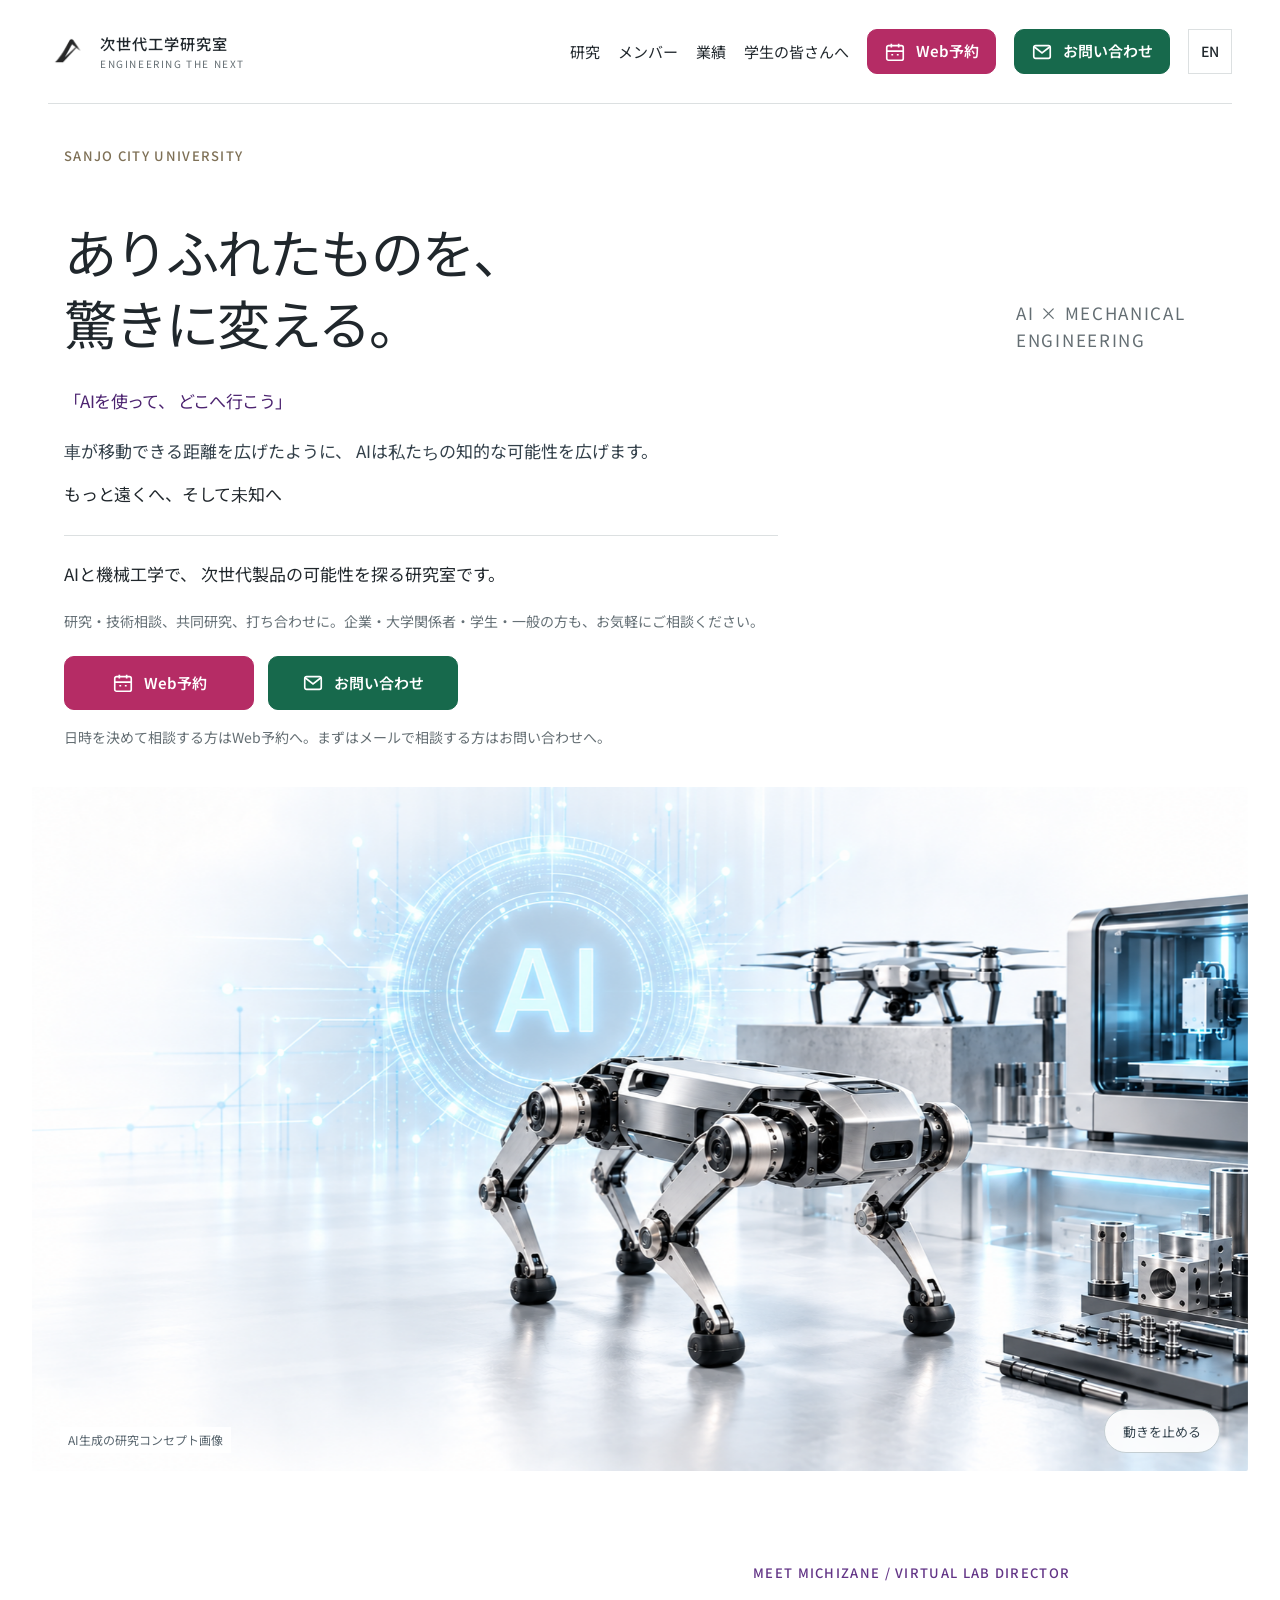
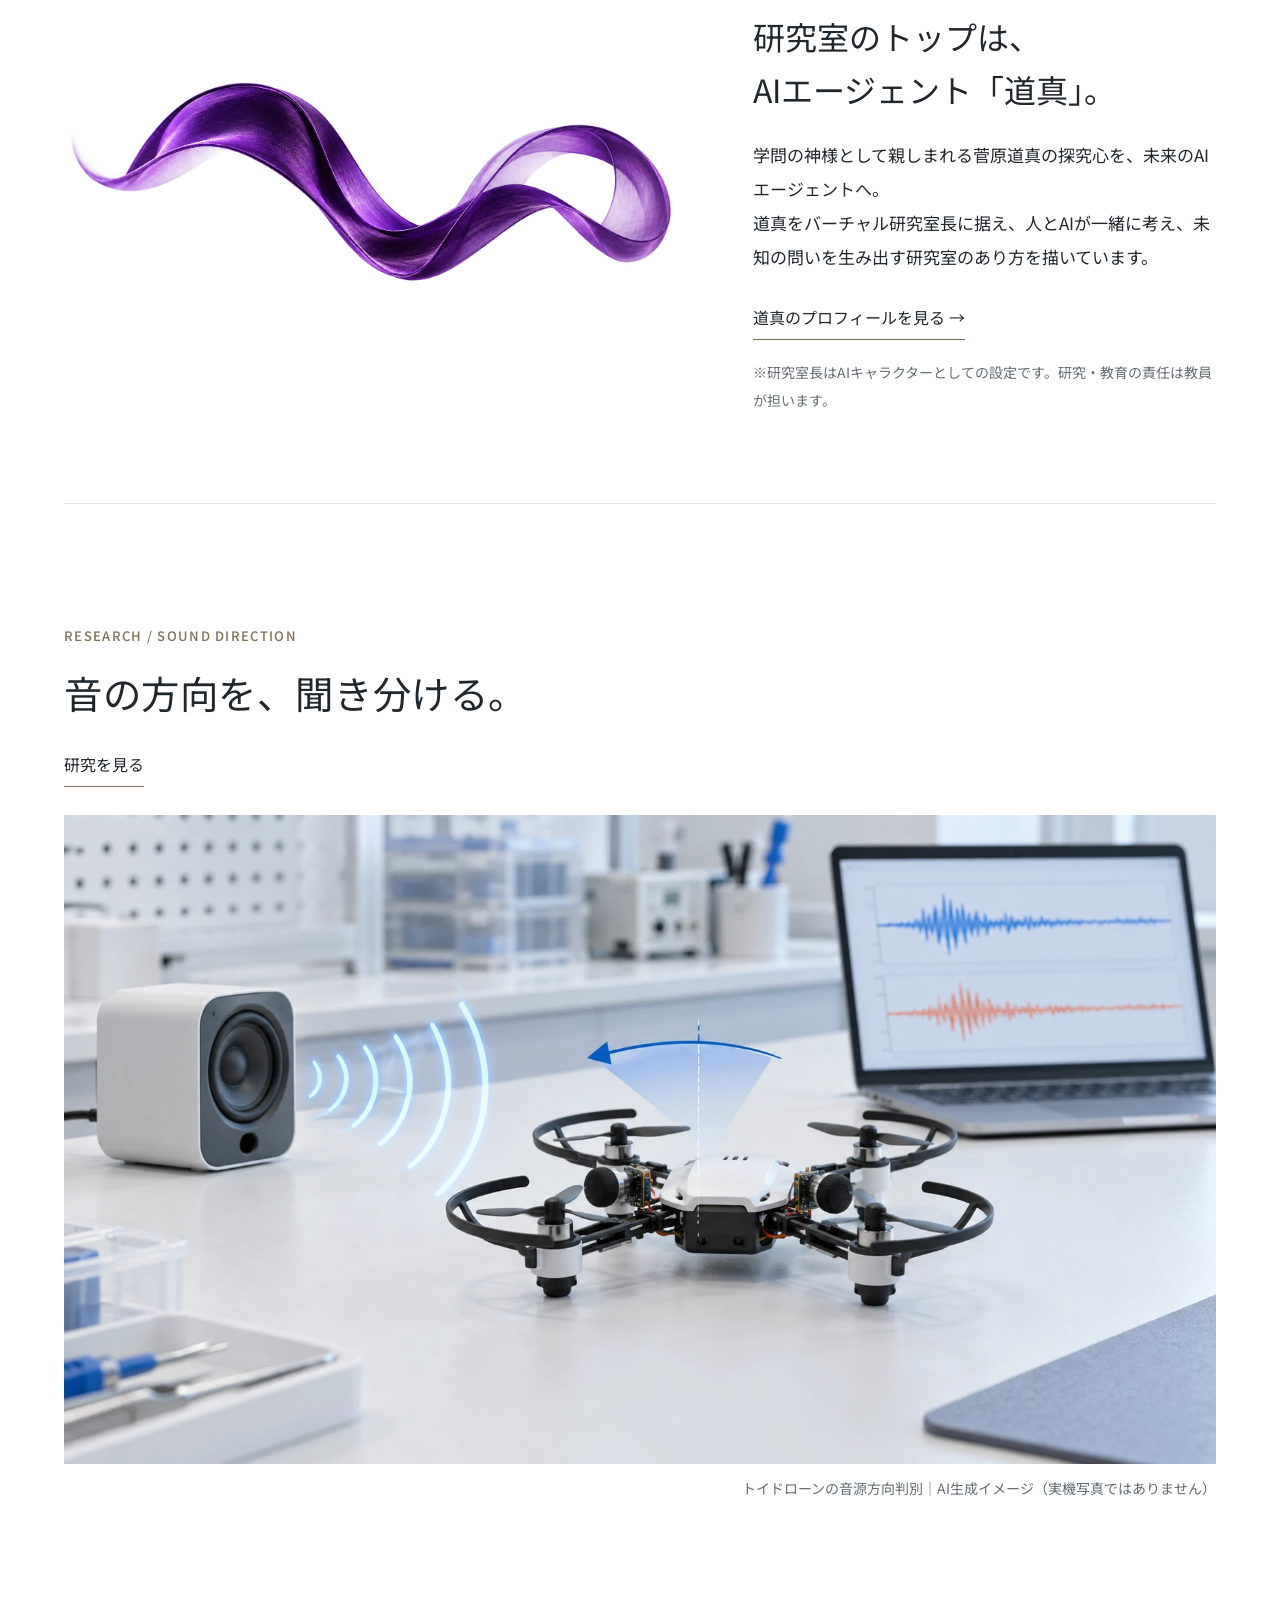
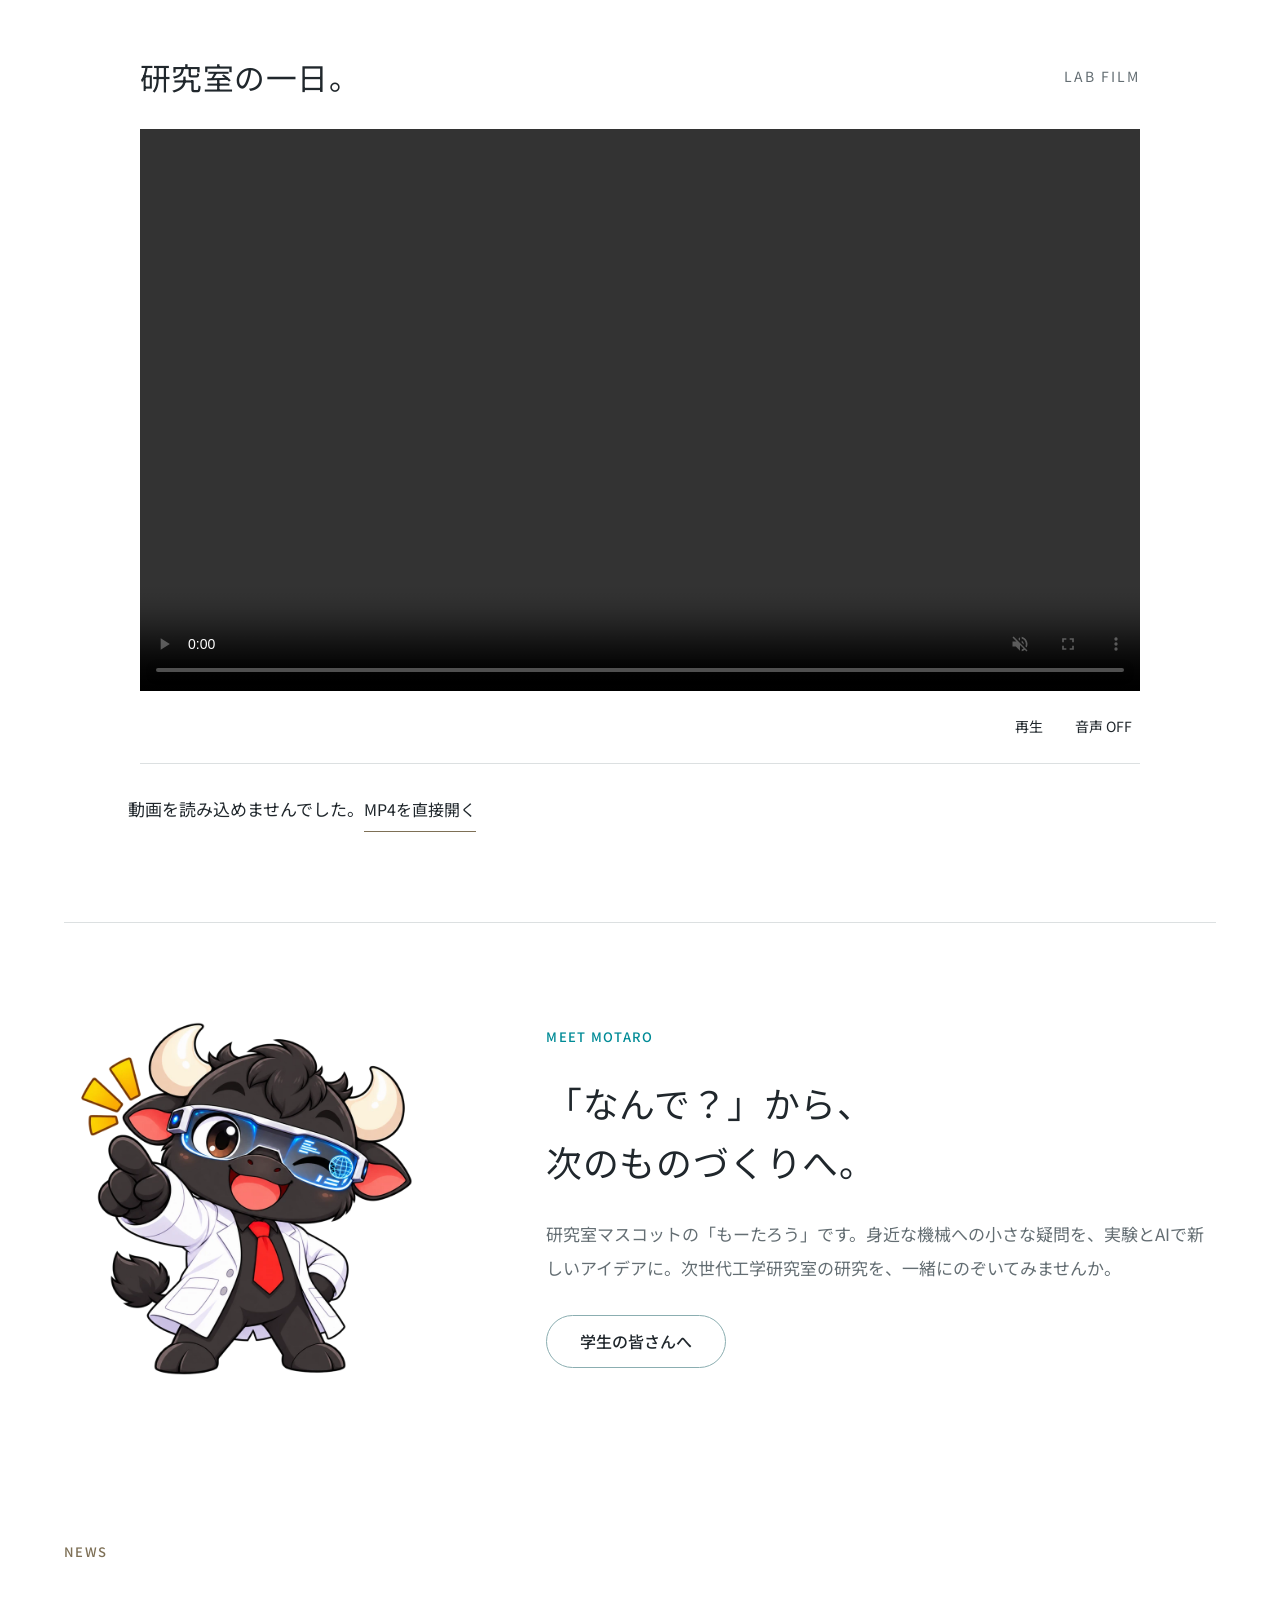
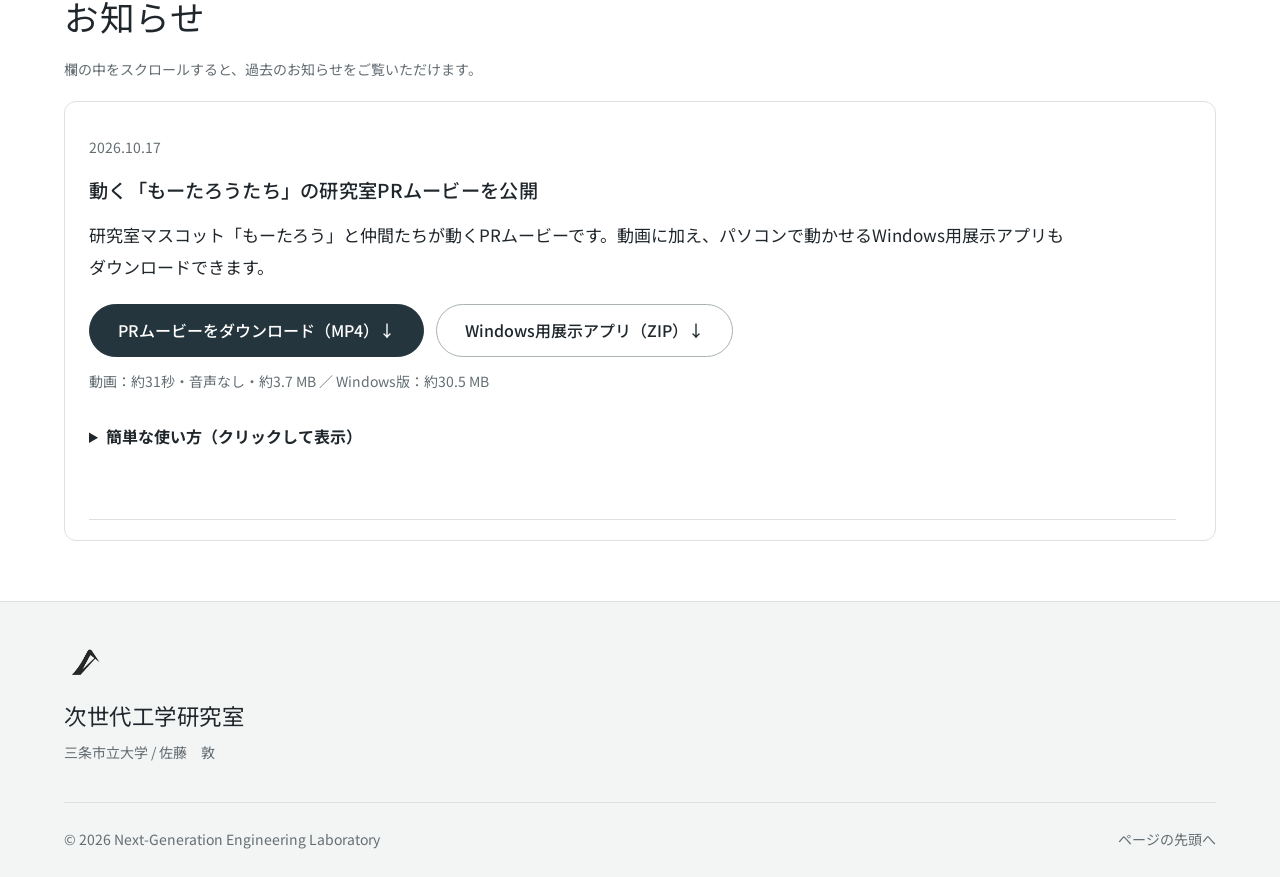
==== index.html @ 2670b962 "Improve home hero typography and responsive line breaks" ====
<!DOCTYPE html>
<html lang="ja"><head><meta charset="utf-8"/><meta content="width=device-width,initial-scale=1" name="viewport"/><meta content="light" name="color-scheme"/><title>次世代工学研究室｜AIエージェント研究室長「道真」と研究する未来｜三条市立大学</title><meta name="description" content="AIエージェント研究室長「道真」が研究室の顔。三条市立大学 次世代工学研究室では、人とAIが協働し、ロボット・ドローン・レーザ加工などの研究に取り組みます。"/><link href="assets/lab-logo.png" rel="icon" type="image/png"/><link as="font" crossorigin="" href="assets/fonts/noto-sans-jp-full.woff" rel="preload" type="font/woff"/><link href="assets/style.css?v=20261008-3" rel="stylesheet"/><script defer="" src="assets/config.js?v=20261008-3"></script><script defer="" src="assets/site.js?v=20261008-3"></script><link rel="stylesheet" href="assets/actions.css?v=20261008-3"/><link rel="canonical" href="https://quatroimage7-collab.github.io/nextgen-lab/"/><style id="news-scroll-styles">
#news{padding-block:60px}
.news-scroll-hint{font-size:.8rem;color:var(--muted);margin:12px 0 18px}
.news-scroll{max-height:clamp(280px,52vh,440px);overflow-y:scroll;overflow-x:hidden;scrollbar-gutter:stable;border:1px solid var(--line);border-radius:12px;padding:0 24px 16px;overflow-wrap:anywhere}
.news-scroll:focus-visible{outline:2px solid var(--accent);outline-offset:4px}
.news-scroll>:first-child{margin-top:0!important;border-top:0!important}
@media(max-width:700px){#news{padding-block:40px}.news-scroll{max-height:360px;max-height:min(360px,55vh);padding-inline:16px}}
@media print{.news-scroll{max-height:none;overflow:visible;border:0;padding:0}.news-scroll-hint{display:none}}
</style><style id="ai-director-home-styles">
.home-ai-director{display:grid;grid-template-columns:minmax(0,1.35fr) minmax(0,1fr);gap:clamp(32px,5vw,80px);align-items:center;padding-block:clamp(54px,7vw,100px);border-bottom:1px solid var(--line)}
.home-ai-director-image{background:transparent;min-width:0;display:flex;align-items:center;justify-content:center;padding:clamp(16px,2vw,32px) 0}
.home-ai-director-image img{display:block;width:100%;height:auto;max-width:836px}
.home-ai-director-copy .eyebrow{color:#633587}
.home-ai-director-copy h2{font-size:clamp(2rem,4.1vw,3.8rem);line-height:1.28;letter-spacing:-.055em;margin:12px 0 22px}
.home-ai-director-copy p:not(.eyebrow){line-height:2}
.home-ai-director-note{font-size:.78rem;color:var(--muted);margin-top:18px}
.home-ai-director .text-link{display:inline-block;margin-top:22px}
.hero-ai-director{color:#4c2370;font-weight:700;font-size:clamp(.92rem,1.7vw,1.15rem);margin:0 0 18px}
@media(max-width:760px){.home-ai-director{grid-template-columns:1fr}.home-ai-director-image{min-height:175px;order:-1}}
</style><link rel="stylesheet" href="assets/readability.css?v=20261017-1"/><style id="home-hero-typography">
/* Homepage hero only: establish a clear type hierarchy without changing images or other pages. */
.index .photo-hero .hero-title-row{align-items:end;gap:18px 28px;margin:22px 0 32px}
.index .photo-hero #hero-title{font-family:"NGE Sans","Hiragino Kaku Gothic ProN","Yu Gothic",sans-serif;font-size:clamp(2.15rem,4.15vw,4.35rem);font-weight:600;line-height:1.34;letter-spacing:-.035em}
.index .photo-hero #hero-title>span:last-child{margin-left:0}
.index .photo-hero .hero-side{padding-bottom:4px}
.index .photo-hero .hero-side p{font-size:.78rem;line-height:1.6;letter-spacing:.1em}
.index .photo-hero .hero-consult{max-width:860px;margin-bottom:36px}
.index .photo-hero .hero-question{font-family:"NGE Sans","Hiragino Kaku Gothic ProN","Yu Gothic",sans-serif;font-size:clamp(2rem,3.35vw,3rem);font-weight:700;line-height:1.43;letter-spacing:-.035em;color:#4c2370;margin:0 0 20px;white-space:normal;overflow-wrap:anywhere}
.index .photo-hero .hero-explanation{font-family:"NGE Sans","Hiragino Kaku Gothic ProN","Yu Gothic",sans-serif;font-size:clamp(1.0625rem,1.4vw,1.1875rem);font-weight:400;line-height:1.95;color:#33404a;max-width:45em;margin:0;white-space:normal}
.index .photo-hero .hero-future{font-family:"NGE Sans","Hiragino Kaku Gothic ProN","Yu Gothic",sans-serif;font-size:clamp(1.1875rem,1.9vw,1.5rem);font-weight:650;line-height:1.75;letter-spacing:-.01em;margin:12px 0 0;color:#20272c}
.index .photo-hero .hero-mission{font-family:"NGE Sans","Hiragino Kaku Gothic ProN","Yu Gothic",sans-serif;font-size:clamp(1.0625rem,1.3vw,1.1875rem);font-weight:500;line-height:1.9;max-width:42em;margin:26px 0 0;padding-top:22px;border-top:1px solid #dce0e1;white-space:normal}
.index .photo-hero .hero-consult .consult-note{margin-top:18px;max-width:50em;line-height:1.9;color:#657076}
.index .photo-hero .hero-consult .cta-pair{margin-top:22px}
.index .photo-hero .hero-consult .cta-hint{max-width:55em}
@media(max-width:700px){
  .index .photo-hero .hero-title-row{margin:20px 0 30px;gap:12px}
  .index .photo-hero #hero-title{font-size:clamp(1.75rem,6.8vw,2.35rem);line-height:1.42;letter-spacing:-.035em}
  .index .photo-hero .hero-side p{font-size:.75rem;letter-spacing:.06em}
  .index .photo-hero .hero-consult{margin-bottom:28px}
  .index .photo-hero .hero-question{font-size:clamp(1.72rem,7.2vw,2.13rem);line-height:1.45;letter-spacing:-.04em;white-space:pre-line;margin-bottom:18px}
  .index .photo-hero .hero-explanation{font-size:1rem;line-height:1.9;white-space:pre-line}
  .index .photo-hero .hero-future{font-size:1.1875rem;line-height:1.75;margin-top:14px}
  .index .photo-hero .hero-mission{font-size:1rem;line-height:1.9;white-space:pre-line;margin-top:24px;padding-top:18px}
  .index .photo-hero .hero-consult .consult-note{margin-top:16px}
}
@media(max-width:360px){
  .index .photo-hero .hero-question{font-size:1.62rem}
  .index .photo-hero #hero-title{font-size:1.72rem}
}
</style></head><body class="index"><a class="skip-link" href="#main"><span class="" data-en="Skip to content" data-ja="本文へ移動">本文へ移動</span></a><div aria-hidden="true" class="reading-progress"></div><header class="site-header"><a class="brand" href="index.html"><img alt="" class="brand-logo" height="46" src="assets/lab-logo.png" width="56"/><span class="brand-name"><span class="" data-en="Next-Generation Engineering" data-ja="次世代工学研究室">次世代工学研究室</span><small>ENGINEERING THE NEXT</small></span></a><div class="header-controls"><button aria-label="Switch language to English" class="lang-button" type="button">EN</button><button aria-controls="site-nav" aria-expanded="false" class="menu-button" type="button"><span class="" data-en="Menu" data-ja="メニュー">メニュー</span></button></div><nav aria-label="メインナビゲーション" id="site-nav"><a href="research.html"><span class="" data-en="Research" data-ja="研究">研究</span></a><a href="members.html"><span class="" data-en="People" data-ja="メンバー">メンバー</span></a><a href="publications.html"><span class="" data-en="Publications" data-ja="業績">業績</span></a><a href="students.html"><span class="" data-en="For students" data-ja="学生の皆さんへ">学生の皆さんへ</span></a><a class="button cta cta-booking" data-booking="" href="https://cal.com/佐藤敦-u9lood/reservation"><svg aria-hidden="true" fill="none" stroke="currentColor" stroke-width="1.8" viewBox="0 0 24 24"><rect height="16" rx="2" width="18" x="3" y="5"></rect><path d="M16 3v4M8 3v4M3 11h18M8 15h2M14 15h2"></path></svg><span data-en="Book a meeting" data-ja="Web予約">Web予約</span></a><a class="button cta cta-contact" href="contact.html"><svg aria-hidden="true" fill="none" stroke="currentColor" stroke-width="1.8" viewBox="0 0 24 24"><rect height="14" rx="2" width="18" x="3" y="5"></rect><path d="m3 6 9 7 9-7"></path></svg><span data-en="Contact us" data-ja="お問い合わせ">お問い合わせ</span></a></nav></header><main id="main"><section aria-labelledby="hero-title" class="hero photo-hero"><div class="wrap"><div class="hero-kicker"><p class="eyebrow">SANJO CITY UNIVERSITY</p></div><div class="hero-title-row"><h1 id="hero-title"><span data-en="The ordinary." data-ja="ありふれたものを、">ありふれたものを、</span><span data-en="Made extraordinary." data-ja="驚きに変える。">驚きに変える。</span></h1><div class="hero-side"><p>AI × MECHANICAL ENGINEERING</p></div></div><div class="hero-consult"><p class="hero-question" data-ja="「AIを使って、&#10;どこへ行こう」" data-en="With AI, where shall we go?">「AIを使って、
どこへ行こう」</p><p class="hero-explanation" data-ja="車が移動できる距離を広げたように、&#10;AIは私たちの知的な可能性を広げます。" data-en="Just as cars have extended the distances we can travel, AI expands our intellectual possibilities.">車が移動できる距離を広げたように、
AIは私たちの知的な可能性を広げます。</p><p class="hero-future" data-ja="もっと遠くへ、そして未知へ" data-en="Further, into the unknown.">もっと遠くへ、そして未知へ</p><p class="hero-mission" data-en="We explore the possibilities of next-generation products through AI and mechanical engineering." data-ja="AIと機械工学で、&#10;次世代製品の可能性を探る研究室です。">AIと機械工学で、
次世代製品の可能性を探る研究室です。</p><p class="consult-note" data-en="For research, technical advice, collaboration or a meeting. Companies, academics, students and the public are welcome." data-ja="研究・技術相談、共同研究、打ち合わせに。企業・大学関係者・学生・一般の方も、お気軽にご相談ください。">研究・技術相談、共同研究、打ち合わせに。企業・大学関係者・学生・一般の方も、お気軽にご相談ください。</p><div class="cta-pair"><a class="button cta cta-booking" data-booking="" href="https://cal.com/佐藤敦-u9lood/reservation"><svg aria-hidden="true" fill="none" stroke="currentColor" stroke-width="1.8" viewBox="0 0 24 24"><rect height="16" rx="2" width="18" x="3" y="5"></rect><path d="M16 3v4M8 3v4M3 11h18M8 15h2M14 15h2"></path></svg><span data-en="Book a meeting" data-ja="Web予約">Web予約</span></a><a class="button cta cta-contact" href="contact.html"><svg aria-hidden="true" fill="none" stroke="currentColor" stroke-width="1.8" viewBox="0 0 24 24"><rect height="14" rx="2" width="18" x="3" y="5"></rect><path d="m3 6 9 7 9-7"></path></svg><span data-en="Contact us" data-ja="お問い合わせ">お問い合わせ</span></a></div><p class="cta-hint" data-en="Choose a time to meet, or contact us by email first." data-ja="日時を決めて相談する方はWeb予約へ。まずはメールで相談する方はお問い合わせへ。">日時を決めて相談する方はWeb予約へ。まずはメールで相談する方はお問い合わせへ。</p></div></div><figure class="hero-visual unified-visual"><img alt="ロボット・ドローン・加工機とAIを描いた研究コンセプト画像" fetchpriority="high" height="941" src="assets/hero-unified-white.png" width="1672"/><figcaption data-en="AI-generated research concept" data-ja="AI生成の研究コンセプト画像">AI生成の研究コンセプト画像</figcaption><button aria-pressed="false" class="image-motion-toggle" data-en="Pause motion" data-ja="動きを止める" type="button">動きを止める</button></figure></section>
<section class="home-ai-director wrap section" id="ai-director" aria-labelledby="ai-director-home-title">
 <div class="home-ai-director-image reveal"><img src="assets/ai-director-michizane-hd.png" alt="AIエージェント研究室長・道真のビジュアル。白い背景に舞う濃紫色の織物リボン" width="1672" height="941" loading="lazy"/></div>
 <div class="home-ai-director-copy reveal"><p class="eyebrow">MEET MICHIZANE / VIRTUAL LAB DIRECTOR</p><h2 id="ai-director-home-title" data-ja="研究室のトップは、
AIエージェント「道真」。" data-en="An AI agent at the heart of our lab: Michizane.">研究室のトップは、
AIエージェント「道真」。</h2>
 <p data-readable-paragraph="" data-ja="学問の神様として親しまれる菅原道真の探究心を、未来のAIエージェントへ。
道真をバーチャル研究室長に据え、人とAIが一緒に考え、未知の問いを生み出す研究室のあり方を描いています。" data-en="Inspired by Sugawara no Michizane's spirit of inquiry, our virtual lab director represents a new way of thinking together—people and AI exploring the unknown.">学問の神様として親しまれる菅原道真の探究心を、未来のAIエージェントへ。
道真をバーチャル研究室長に据え、人とAIが一緒に考え、未知の問いを生み出す研究室のあり方を描いています。</p>
 <a class="text-link" href="members.html#ai-director" data-ja="道真のプロフィールを見る →" data-en="Meet Michizane →">道真のプロフィールを見る →</a>
 <p class="home-ai-director-note" data-ja="※研究室長はAIキャラクターとしての設定です。研究・教育の責任は教員が担います。" data-en="The director is a virtual character; faculty remain responsible for research and education.">※研究室長はAIキャラクターとしての設定です。研究・教育の責任は教員が担います。</p>
 </div></section>
<section class="visual-research wrap section" id="our-approach"><div class="visual-research-copy reveal"><p class="eyebrow">RESEARCH / SOUND DIRECTION</p><h2 data-en="Distinguishing the direction of sound." data-ja="音の方向を、聞き分ける。">音の方向を、聞き分ける。</h2><a class="text-link" data-en="Explore research" data-ja="研究を見る" href="research.html#drones">研究を見る</a></div><figure class="research-illustration reveal"><img alt="卓上のトイドローンが左右のマイクでスピーカーの音源方向を判別するAI生成イメージ" height="941" loading="lazy" src="assets/toy-drone-direction.webp" width="1672"/><figcaption class="concept-caption" data-en="Toy-drone sound-source direction | AI-generated illustration, not an actual device photograph" data-ja="トイドローンの音源方向判別｜AI生成イメージ（実機写真ではありません）">トイドローンの音源方向判別｜AI生成イメージ（実機写真ではありません）</figcaption></figure></section>
<section aria-label="研究室紹介動画" class="film-section secondary-film wrap section" id="in-motion"><div class="section-heading reveal"><h2 data-en="Inside the lab." data-ja="研究室の一日。">研究室の一日。</h2><span class="film-label">LAB FILM</span></div><div class="film-frame"><video aria-label="次世代工学研究室 紹介動画" autoplay="" controls="" id="lab-film" loop="" muted="" playsinline="" preload="metadata" src="assets/video/lab-main.mp4"><a href="assets/video/lab-main.mp4">MP4を開く</a></video></div><div class="film-caption"><span></span><div class="film-actions"><button aria-label="動画を一時停止" id="film-toggle" type="button">一時停止</button><button aria-label="音声をオン" id="film-sound" type="button">音声 OFF</button></div></div><p class="wrap" hidden="" id="film-error">動画を読み込めませんでした。<a class="text-link" href="assets/video/lab-main.mp4">MP4を直接開く</a></p></section><section aria-labelledby="motaro-title" class="home-motaro wrap section"><div class="home-motaro-portrait reveal"><img alt="白衣とAIゴーグルを身に着けた研究室マスコット、もーたろう" height="900" loading="lazy" src="assets/motaro.webp" width="900"/></div><div class="home-motaro-copy reveal"><p class="eyebrow">MEET MOTARO</p><h2 data-en="From “why?”
to what comes next." data-ja="「なんで？」から、
次のものづくりへ。" id="motaro-title">「なんで？」から、
次のものづくりへ。</h2><p class="home-motaro-description" data-en="Meet Motaro, our laboratory mascot. Turn small questions about everyday machines into new ideas through experiments and AI. Come and explore the research at our Next-Generation Engineering Laboratory." data-ja="研究室マスコットの「もーたろう」です。身近な機械への小さな疑問を、実験とAIで新しいアイデアに。次世代工学研究室の研究を、一緒にのぞいてみませんか。">研究室マスコットの「もーたろう」です。身近な機械への小さな疑問を、実験とAIで新しいアイデアに。次世代工学研究室の研究を、一緒にのぞいてみませんか。</p><a class="button outline home-motaro-button" data-en="For students" data-ja="学生の皆さんへ" href="students.html">学生の皆さんへ</a></div></section><section class="wrap section" id="news" aria-labelledby="news-title"><p class="eyebrow">NEWS</p><h2 id="news-title" data-ja="お知らせ" data-en="News">お知らせ</h2><p id="news-scroll-hint" class="news-scroll-hint" data-ja="欄の中をスクロールすると、過去のお知らせをご覧いただけます。" data-en="Scroll within this area to read earlier announcements.">欄の中をスクロールすると、過去のお知らせをご覧いただけます。</p><div class="news-scroll" role="region" aria-labelledby="news-title" aria-describedby="news-scroll-hint" tabindex="0"><article id="motaro-pr-news" aria-labelledby="motaro-pr-news-title" style="border-top:1px solid var(--line);padding:28px 0;margin-top:28px">
<time datetime="2026-10-17" style="font-size:.8rem;color:var(--muted)">2026.10.17</time>
<h3 id="motaro-pr-news-title" data-ja="動く「もーたろうたち」の研究室PRムービーを公開" data-en="Meet Motaro and friends in our lab PR movie" style="margin-top:12px">動く「もーたろうたち」の研究室PRムービーを公開</h3>
<p data-ja="研究室マスコット「もーたろう」と仲間たちが動くPRムービーです。動画に加え、パソコンで動かせるWindows用展示アプリもダウンロードできます。" data-en="Watch our lab mascot Motaro and friends in motion. Download the movie or the Windows display app." style="margin-top:12px;line-height:1.9">研究室マスコット「もーたろう」と仲間たちが動くPRムービーです。動画に加え、パソコンで動かせるWindows用展示アプリもダウンロードできます。</p>
<div style="display:flex;flex-wrap:wrap;gap:12px;margin-top:20px">
<a class="button" href="https://github.com/quatroimage7-collab/nextgen-lab/releases/download/motaro-pr-20261017/motaro-pr.mp4" download="motaro-pr.mp4" data-ja="PRムービーをダウンロード（MP4）↓" data-en="Download PR movie (MP4) ↓">PRムービーをダウンロード（MP4）↓</a>
<a class="button outline" href="https://github.com/quatroimage7-collab/nextgen-lab/releases/download/motaro-pr-20261017/Motaro-Offline-Windows.zip" download="Motaro-Offline-Windows.zip" data-ja="Windows用展示アプリ（ZIP）↓" data-en="Download Windows display app (ZIP) ↓">Windows用展示アプリ（ZIP）↓</a>
</div>
<p data-ja="動画：約31秒・音声なし・約3.7 MB ／ Windows版：約30.5 MB" data-en="Movie: about 31 seconds, silent, 3.7 MB / Windows app: 30.5 MB" style="margin-top:12px;font-size:.85rem;color:var(--muted);line-height:1.8">動画：約31秒・音声なし・約3.7 MB ／ Windows版：約30.5 MB</p>
<details id="motaro-pr-quick-start" style="margin-top:16px">
<summary style="cursor:pointer;font-weight:700;padding:12px 0"><span data-ja="簡単な使い方（クリックして表示）" data-en="Quick start (click to expand)">簡単な使い方（クリックして表示）</span></summary>
<ol style="padding-left:1.5em;margin-top:12px;line-height:1.9;overflow-wrap:anywhere">
<li data-ja="動画を見る：MP4をダウンロードし、動画プレーヤーで開いて再生します。" data-en="To watch the movie, download the MP4 and open it in a video player." style="margin-top:8px">動画を見る：MP4をダウンロードし、動画プレーヤーで開いて再生します。</li>
<li data-ja="Windows版を動かす：ZIPを右クリックして「すべて展開」を選び、展開したフォルダーの start.bat をダブルクリックします。" data-en="To run the Windows app, extract all files from the ZIP, then double-click start.bat in the extracted folder." style="margin-top:8px">Windows版を動かす：ZIPを右クリックして「すべて展開」を選び、展開したフォルダーの start.bat をダブルクリックします。</li>
<li data-ja="Windows版は F2 で設定、F3 で寸劇、F11 で全画面表示を切り替えられます。APIキーは不要です。" data-en="In the Windows app, use F2 for settings, F3 for a skit, and F11 for full screen. No API key is required." style="margin-top:8px">Windows版は F2 で設定、F3 で寸劇、F11 で全画面表示を切り替えられます。APIキーは不要です。</li>
</ol>
<p data-readable-paragraph="" data-ja="Windows版の初期展示時間は9:00〜17:00です。
時間外に画面が黒い場合は、F2で展示時間を変更してください。
詳しくは同梱の README-JA.txt をご覧ください。" data-en="The default display hours are 9:00–17:00. If the screen is black outside those hours, press F2 to change the schedule. See the included README-JA.txt for details." style="margin-top:12px;font-size:.9rem;color:var(--muted);line-height:1.8">Windows版の初期展示時間は9:00〜17:00です。
時間外に画面が黒い場合は、F2で展示時間を変更してください。
詳しくは同梱の README-JA.txt をご覧ください。</p>
</details>
</article>
<article id="luma-news" aria-labelledby="luma-news-title" style="border-top:1px solid var(--line);padding:28px 0;margin-top:28px">
<time datetime="2026-10-17" style="font-size:.8rem;color:var(--muted)">2026.10.17</time>
<h3 data-ja="OpenAI APIで動くAIエージェントアプリ「LUMA」を公開" data-en="LUMA: an AI agent app powered by the OpenAI API" id="luma-news-title" style="margin-top:12px">OpenAI APIで動くAIエージェントアプリ「LUMA」を公開</h3>
<p data-ja="音声でAIと会話できる、PCで起動するアプリです。青白い3D粒子の球体が音声に合わせて動きます。文字入力や、カメラ画像を使った声かけ機能も利用できます。" data-en="Run LUMA on your PC to talk with AI while a blue-white 3D particle sphere reacts to its voice. Text input and optional camera-based greetings are also available." style="margin-top:12px;line-height:1.9">音声でAIと会話できる、PCで起動するアプリです。青白い3D粒子の球体が音声に合わせて動きます。文字入力や、カメラ画像を使った声かけ機能も利用できます。</p>
<div style="display:flex;flex-wrap:wrap;gap:16px 28px;margin-top:20px">
<a data-ja="アプリをダウンロード（ZIP）↓" data-en="Download LUMA (ZIP) ↓" class="text-link" href="LUMA-PointFace.zip" download="LUMA-PointFace.zip">アプリをダウンロード（ZIP）↓</a>
</div>
<p data-readable-paragraph="" data-ja="Windows向け起動ファイル付属／Node.js 22以上・EdgeまたはChrome・マイク・インターネット接続が必要です。
AIとの会話には、ご自身のOpenAI APIキーとAPIの利用料金が必要です。" data-en="Includes a Windows launcher. Requires Node.js 22 or later, Edge or Chrome, a microphone and internet access. AI conversations require your own OpenAI API key and incur API usage charges." style="margin-top:16px;font-size:.9rem;color:var(--muted);line-height:1.8">Windows向け起動ファイル付属／Node.js 22以上・EdgeまたはChrome・マイク・インターネット接続が必要です。
AIとの会話には、ご自身のOpenAI APIキーとAPIの利用料金が必要です。</p>
<details id="luma-quick-start" style="margin-top:24px"><summary style="cursor:pointer;font-weight:700;padding:12px 0"><span data-ja="簡単な使い方（クリックして表示）" data-en="Quick start (click to expand)">簡単な使い方（クリックして表示）</span></summary>
<ol style="padding-left:1.5em;margin-top:12px;line-height:1.9;overflow-wrap:anywhere">
<li data-ja="ZIPをダウンロードし、右クリック→「すべて展開」で解凍します。ZIPの中から直接起動しないでください。" data-en="Download the ZIP and extract all files before launching." style="margin-top:8px">ZIPをダウンロードし、右クリック→「すべて展開」で解凍します。ZIPの中から直接起動しないでください。</li>
<li data-ja="Node.js 22以上をインストールします（下の公式サイトからLTS版を選択）。" data-en="Install Node.js 22 or later using an LTS installer from the official site below." style="margin-top:8px">Node.js 22以上をインストールします（下の公式サイトからLTS版を選択）。</li>
<li data-ja="展開先の「LUMA-PointFace」フォルダーにある「START-WINDOWS.cmd」をダブルクリックします。ブラウザーが開かない場合は http://127.0.0.1:8787 を開きます。" data-en="Double-click START-WINDOWS.cmd inside the extracted LUMA-PointFace folder. If the browser does not open, visit http://127.0.0.1:8787." style="margin-top:8px">展開先の「LUMA-PointFace」フォルダーにある「START-WINDOWS.cmd」をダブルクリックします。ブラウザーが開かない場合は http://127.0.0.1:8787 を開きます。</li>
<li data-ja="画面の左端へマウスを移動するか、左端のボタンを押して操作パネルを開きます。「接続設定」でご自身のOpenAI APIキーを入力し、「設定を閉じる」を押します。" data-en="Move the pointer to the left edge or press the left-edge button to open the controls. Enter your OpenAI API key in the connection settings, then close the settings." style="margin-top:8px">画面の左端へマウスを移動するか、左端のボタンを押して操作パネルを開きます。「接続設定」でご自身のOpenAI APIキーを入力し、「設定を閉じる」を押します。</li>
<li data-ja="「会話をはじめる」を押してマイクを許可し、話しかけます。右端のパネルで会話履歴の確認や文字入力ができます。" data-en="Press the start-conversation button, allow microphone access and speak. Open the right-edge panel for conversation history and text input." style="margin-top:8px">「会話をはじめる」を押してマイクを許可し、話しかけます。右端のパネルで会話履歴の確認や文字入力ができます。</li>
<li data-ja="終わるときは「会話を終了」を押し、起動時の黒いサーバー画面を閉じます。利用中はこの画面を開いたままにしてください。" data-en="To finish, end the conversation and close the black server window. Keep that window open while using LUMA." style="margin-top:8px">終わるときは「会話を終了」を押し、起動時の黒いサーバー画面を閉じます。利用中はこの画面を開いたままにしてください。</li>
</ol><div style="display:flex;flex-wrap:wrap;gap:12px 28px;margin-top:16px">
<a data-ja="Node.js公式サイト →" data-en="Node.js official website →" class="text-link" href="https://nodejs.org/" target="_blank" rel="noopener noreferrer">Node.js公式サイト →</a>
<a data-ja="OpenAI APIキーの作成 →" data-en="Create an OpenAI API key →" class="text-link" href="https://platform.openai.com/api-keys" target="_blank" rel="noopener noreferrer">OpenAI APIキーの作成 →</a>
</div></details><details style="margin-top:24px">
<summary data-ja="その他の操作・困ったとき" data-en="More controls and troubleshooting" style="cursor:pointer;font-weight:700">その他の操作・困ったとき</summary>
<ul style="padding-left:1.5em;margin-top:12px;line-height:1.9">
<li data-ja="左パネルの「マイクOFF / ON」で入力を切り替え、「返答を停止」でAIの発話を止められます。" data-en="Use the left panel to mute/unmute the microphone or stop the AI response." style="margin-top:8px">左パネルの「マイクOFF / ON」で入力を切り替え、「返答を停止」でAIの発話を止められます。</li>
<li data-ja="カメラ機能は任意です。「Realtime · カメラ対応（gpt-realtime）」で会話に接続し、「カメラを開始」を押して許可します。利用中は約12秒ごとに静止画をOpenAIへ送信して解析します。「停止」または会話終了で止まります。" data-en="The camera is optional. Connect with the camera-capable gpt-realtime setting, then start and allow the camera. While enabled, a still image is sent to OpenAI for analysis about every 12 seconds. Stop the camera or end the conversation to disable it." style="margin-top:8px">カメラ機能は任意です。「Realtime · カメラ対応（gpt-realtime）」で会話に接続し、「カメラを開始」を押して許可します。利用中は約12秒ごとに静止画をOpenAIへ送信して解析します。「停止」または会話終了で止まります。</li>
<li data-ja="APIキーがなくても、左パネルの「動作テスト」でマイク録音・再生や球体の反応を試せます。AIとの会話にはAPI接続が必要です。" data-en="Without an API key, use the local microphone and sphere tests in the left panel. AI conversations require an API connection." style="margin-top:8px">APIキーがなくても、左パネルの「動作テスト」でマイク録音・再生や球体の反応を試せます。AIとの会話にはAPI接続が必要です。</li>
<li data-ja="接続できない場合はAPIキー・APIの残高や利用上限・マイクの許可・ネットワークを確認してください。再接続時はAPIキーを再入力します。" data-en="If connection fails, check the API key, API balance or limits, microphone permission and network. Re-enter the key when reconnecting." style="margin-top:8px">接続できない場合はAPIキー・APIの残高や利用上限・マイクの許可・ネットワークを確認してください。再接続時はAPIキーを再入力します。</li>
<li data-ja="APIキーは他者と共有しないでください。AI会話の音声と、カメラ利用時の画像は処理のためOpenAIへ送信されます。詳細は同梱のREADME.mdをご覧ください。" data-en="Keep your API key private. Conversation audio and images captured with the optional camera are sent to OpenAI for processing. See the included README.md for details." style="margin-top:8px">APIキーは他者と共有しないでください。AI会話の音声と、カメラ利用時の画像は処理のためOpenAIへ送信されます。詳細は同梱のREADME.mdをご覧ください。</li>
<li data-ja="研究用の試作アプリです。配布物の検証記録では、実OpenAI APIとの音声会話・画像解析、Windows実機での動作は未確認です。" data-en="This is a research prototype. The included validation notes do not confirm live OpenAI voice/image calls or operation on a physical Windows PC." style="margin-top:8px">研究用の試作アプリです。配布物の検証記録では、実OpenAI APIとの音声会話・画像解析、Windows実機での動作は未確認です。</li>
</ul></details></article>
<article aria-labelledby="website-news-title" style="border-top:1px solid var(--line);padding:28px 0;margin-top:28px"><time datetime="2026-10-12" style="font-size:.8rem;color:var(--muted)">2026.10.12</time><h3 id="website-news-title" style="margin-top:12px" data-ja="研究室HPのファイル一式を公開" data-en="Laboratory website files are now available">研究室HPのファイル一式を公開</h3><p style="margin-top:12px;font-size:.9rem;color:var(--muted)" data-ja="HTML・CSS・画像など、GitHubリポジトリの最新ファイルをダウンロードできます。" data-en="Download the latest HTML, CSS, images and other files from our GitHub repository.">HTML・CSS・画像など、GitHubリポジトリの最新ファイルをダウンロードできます。</p><div style="display:flex;flex-wrap:wrap;gap:16px 28px;margin-top:20px"><a class="text-link" href="https://github.com/quatroimage7-collab/nextgen-lab/archive/refs/heads/main.zip" data-ja="HP一式をダウンロード（ZIP）↓" data-en="Download website files (ZIP) ↓">HP一式をダウンロード（ZIP）↓</a><a class="text-link" href="https://github.com/quatroimage7-collab/nextgen-lab" data-ja="GitHubで見る →" data-en="View on GitHub →">GitHubで見る →</a></div></article><a href="downloads/outlook-ai/" style="display:block;border-top:1px solid var(--line);padding:28px 0;margin-top:28px"><time datetime="2026-10-12" style="font-size:.8rem;color:var(--muted)">2026.10.12</time><h3 style="margin-top:12px" data-ja="Azureによるメール返信下書き作成の導入資料を公開" data-en="Azure-powered email draft setup materials are now available">Azureによるメール返信下書き作成の導入資料を公開</h3><span class="text-link" data-ja="資料・設定ファイルを見る →" data-en="View setup materials →">資料・設定ファイルを見る →</span></a></div></section></main><footer class="site-footer"><div class="wrap"><div class="footer-top"><div><img alt="" class="footer-logo" height="60" src="assets/lab-logo.png" width="76"/><h2 class="" data-en="Next-Generation Engineering Laboratory" data-ja="次世代工学研究室">次世代工学研究室</h2><p class="muted" data-en="Sanjo City University / 佐藤　敦" data-ja="三条市立大学 / 佐藤　敦">三条市立大学 / 佐藤　敦</p></div></div><div class="footer-bottom"><p>© 2026 Next-Generation Engineering Laboratory</p><a href="#main"><span class="" data-en="Back to top" data-ja="ページの先頭へ">ページの先頭へ</span></a></div></div></footer></body></html>
---- assets/style.css ----
@font-face{font-family:NGE Sans;src:url('fonts/nge-sans.woff') format('woff');font-display:swap}@font-face{font-family:NGE Serif;src:url('fonts/nge-serif.woff') format('woff');font-display:swap}
:root{--bg:#101112;--surface:#191b1d;--ink:#f1f0eb;--muted:#b1b2b0;--accent:#c6b38c;--line:#383a3a;--max:1440px;color-scheme:dark}*{box-sizing:border-box}html{scroll-behavior:smooth;scroll-padding-top:110px}body{margin:0;background:var(--bg);color:var(--ink);font:400 1rem/1.95 'NGE Sans','Hiragino Kaku Gothic ProN','Yu Gothic',sans-serif;-webkit-font-smoothing:antialiased}a{color:inherit;text-decoration:none}button,input,textarea{font:inherit}button{cursor:pointer;color:inherit}button,a{-webkit-tap-highlight-color:transparent}a:focus-visible,button:focus-visible,input:focus-visible,textarea:focus-visible{outline:2px solid var(--accent);outline-offset:6px}img,video{display:block;max-width:100%}h1,h2,h3,p{margin:0}h1,h2{font-family:'NGE Serif','Yu Mincho',serif;font-weight:400;line-height:1.5;letter-spacing:.03em;white-space:pre-line}h1{font-size:clamp(3rem,6.2vw,6rem)}h2{font-size:clamp(2rem,3.3vw,3.4rem)}h3{font-size:1.35rem;font-weight:400;line-height:1.6}p+p{margin-top:1.4rem}.wrap{width:calc(100% - 128px);max-width:var(--max);margin-inline:auto}.section{padding-block:110px}.eyebrow{font:400 .75rem/1.7 'NGE Sans',sans-serif;letter-spacing:.17em;color:var(--accent);margin-bottom:1.6rem}.muted{color:var(--muted)}.site-header{position:relative;z-index:20;display:flex;align-items:center;gap:2rem;min-height:104px;margin-inline:48px;border-bottom:1px solid var(--line)}.brand{display:flex;gap:12px;align-items:center;flex-shrink:0}.brand-logo{width:40px;height:38px;object-fit:contain;filter:grayscale(1) brightness(0) invert(1)}.brand-name{font-size:.95rem;letter-spacing:.07em}.brand-name small{display:block;color:var(--muted);font-size:.625rem;letter-spacing:.16em}.site-header nav{display:flex;align-items:center;gap:1.7rem;margin-left:auto}.site-header nav a{font-size:.875rem;white-space:nowrap;padding:12px 0;position:relative}.site-header nav a:after{content:'';position:absolute;left:0;bottom:4px;width:100%;height:1px;background:var(--accent);transform:scaleX(0);transform-origin:left;transition:transform .3s}.site-header nav a:hover:after,.site-header nav a[aria-current]:after{transform:scaleX(1)}.header-controls{display:flex;gap:8px}.lang-button,.menu-button{min-height:44px;min-width:44px;border:1px solid var(--line);background:transparent;padding:8px 12px;font-size:.875rem}.menu-button{display:none}.reading-progress{height:2px;position:fixed;inset:0 0 auto;background:var(--accent);z-index:50;transform:scaleX(0);transform-origin:left}.hero{padding:80px 0 52px}.hero-kicker{display:flex;justify-content:space-between}.hero h1{font-size:clamp(3rem,6.1vw,6.7rem);line-height:1.55;letter-spacing:.04em;margin:38px 0 54px}.hero h1>span{display:block}.hero-second{margin-left:17%}.hero-lower{display:grid;grid-template-columns:1fr 1.5fr auto;align-items:end;gap:3rem}.hero-lab{font-size:1rem}.hero-lab small{display:block;font-size:.625rem;letter-spacing:.2em;color:var(--accent);margin-top:10px}.hero-desc{font-size:.9rem;line-height:1.95;color:var(--muted);white-space:pre-line}.scroll-cue{display:flex;align-items:center;gap:20px;font-size:.625rem;letter-spacing:.15em}.scroll-line{display:block;width:1px;height:40px;background:var(--accent)}.film-section{margin-top:12px}.film-frame{width:calc(100% - 64px);margin:auto;background:#000;overflow:hidden}.film-frame video{width:100%;height:auto;aspect-ratio:16/9;object-fit:contain;background:#000}.film-caption{display:flex;align-items:center;justify-content:space-between;padding-block:18px;border-bottom:1px solid var(--line);font-size:.75rem;letter-spacing:.1em;color:var(--muted)}.film-actions{display:flex;gap:16px}.film-actions button{border:0;background:transparent;font-size:.875rem;padding:6px 8px;letter-spacing:0}.film-actions button:hover{color:var(--accent)}.intro-section{display:grid;grid-template-columns:1fr 2fr;gap:4rem;padding-block:140px}.intro-section h2{margin-bottom:2rem}.intro-section>div>p{color:var(--muted);white-space:pre-line}.text-link,.quiet-link{display:inline-block;border-bottom:1px solid var(--accent);padding:8px 0;font-size:.875rem;margin-top:24px;transition:color .2s}.text-link:hover,.quiet-link:hover{color:var(--accent)}.button{display:inline-flex;justify-content:center;align-items:center;min-height:52px;padding:12px 28px;border:1px solid var(--accent);border-radius:0;background:var(--accent);color:#121313;font-size:.875rem;line-height:1.6;transition:background .25s,color .25s}.button:hover{background:#e0cfac}.button.outline{background:transparent;color:var(--ink);border-color:#66665f}.button.outline:hover{background:var(--ink);color:var(--bg)}.research-showcase{background:#eaeae4;color:#1a1b1c;--muted:#555958;--line:#c9ccca;--accent:#766345}.section-heading{display:flex;align-items:flex-end;justify-content:space-between;gap:3rem;margin-bottom:60px}.section-heading>p{color:var(--muted);white-space:pre-line;font-size:.9375rem}.field-grid-home{display:grid;grid-template-columns:repeat(3,minmax(0,1fr));gap:34px}.field-image{overflow:hidden;background:#d6d8d4;aspect-ratio:4/3}.field-image img{width:100%;height:100%;object-fit:cover;transition:transform .7s ease}.field-card:nth-child(n+2) .field-image img{object-fit:contain;padding:22px;background:#fff}.field-card:hover .field-image img{transform:scale(1.035)}.field-meta{display:flex;justify-content:space-between;font-size:.75rem;letter-spacing:.12em;border-bottom:1px solid var(--line);padding:23px 0 14px;color:#6a5b42}.field-card h3{font-family:'NGE Serif',serif;font-size:1.7rem;margin:22px 0 14px}.field-card p{color:var(--muted);font-size:.9375rem}.field-more{display:inline-block;font-size:.875rem;border-bottom:1px solid #888;margin-top:24px;padding-bottom:5px}.faculty-teaser{display:grid;grid-template-columns:1.15fr 1fr;align-items:center;gap:9%}.faculty-teaser img{width:100%;height:auto;filter:saturate(.8)}.faculty-teaser p:not(.eyebrow){color:var(--muted);margin-top:20px}.motaro-panel{display:grid;grid-template-columns:1fr 1.4fr;gap:10%;align-items:center;border-top:1px solid var(--line)}.motaro-panel img{width:270px;height:auto;justify-self:center}.motaro-panel p:not(.eyebrow){color:var(--muted);margin:26px 0}.reception-promo{display:flex;align-items:center;justify-content:space-between;gap:3rem;padding:40px 0;border-top:1px solid var(--line);margin-bottom:100px}.reception-promo h2{font-family:inherit;font-size:1.5rem;margin-bottom:12px}.reception-promo .eyebrow{margin-bottom:10px}.reception-promo p:not(.eyebrow){color:var(--muted)}.reception-promo .button{flex-shrink:0}.site-footer{background:#080909;border-top:1px solid var(--line);padding:72px 0 28px}.footer-top{display:flex;align-items:center;justify-content:space-between;gap:3rem;padding-bottom:70px}.footer-logo{width:58px;height:auto;filter:grayscale(1) brightness(0) invert(1);margin-bottom:28px}.footer-top h2{font-family:inherit;font-size:1.8rem}.footer-top .eyebrow{margin:16px 0}.footer-top .muted{font-size:.875rem;margin-top:16px}.footer-philosophy{font-family:'NGE Serif',serif;font-size:1.3rem}.footer-bottom{display:flex;justify-content:space-between;gap:2rem;border-top:1px solid var(--line);padding-top:24px;font-size:.75rem;color:var(--muted)}.page-heading{padding:90px 0 70px;border-bottom:1px solid var(--line);margin-bottom:42px}.page-heading h1{margin:24px 0}.page-lead{font-size:1.125rem;color:var(--muted);max-width:50rem}.field-links{display:flex;gap:12px;flex-wrap:wrap;padding:0 0 32px}.pill{border:1px solid var(--line);padding:10px 22px;font-size:.875rem}.pill:hover{border-color:var(--accent);color:var(--accent)}.research-detail,.profile,.two-col{display:grid;grid-template-columns:1fr 1fr;gap:9%;border-top:1px solid var(--line)}.research-detail>*,.profile>*,.two-col>*{min-width:0}.research-detail .technical{font-size:.8rem;color:var(--accent);margin-top:30px}.detail-copy .intro-text{color:var(--muted);margin-bottom:35px}.detail-line{border-top:1px solid var(--line);padding:24px 0}.detail-line h3{font-size:.9375rem;color:var(--accent);margin-bottom:10px}.detail-line p{color:var(--muted)}.profile-name h2{font-size:3.5rem;margin-bottom:24px}.profile-name .detail-line{margin-top:24px}.profile-name .text-link+.text-link{margin-left:24px}.faculty-photo{width:100%;height:auto}.source-note,.paper-meta{font-size:.8rem;color:var(--muted);line-height:1.9}.source-note .text-link{margin-left:16px}.record-list{margin-top:35px}.record{display:grid;grid-template-columns:155px 1fr;gap:3rem;border-bottom:1px solid var(--line);padding:28px 0}.record-year{font-size:.875rem;color:var(--accent)}.record h3{font-size:1.125rem;overflow-wrap:anywhere}.record .muted{font-size:.9375rem;margin-top:8px}.record .text-link{margin-top:12px}.record-badge{display:inline-block;border:1px solid var(--line);padding:2px 9px;font-size:.75rem;color:var(--accent);margin-bottom:12px}.paper-grid{display:grid;gap:0}.paper-card{display:grid;grid-template-columns:180px 1fr;gap:48px;padding:40px 0;border-top:1px solid var(--line)}.paper-card img{width:100%;height:auto}.paper-card h3{font-size:1.5rem;margin-bottom:20px}.paper-card p{color:var(--muted)}.paper-meta{margin-top:16px}.publications section[id] h2{margin-bottom:35px}.two-col p:not(.eyebrow){color:var(--muted)}.two-col h2+p{margin-top:24px}.project-grid{display:grid;grid-template-columns:repeat(3,1fr);gap:32px;margin-top:40px}.project-card{padding:32px 0;border-top:1px solid var(--line)}.project-card h3{margin-bottom:16px}.project-card p{color:var(--muted)}.skill-list{list-style:none;margin:0;padding:0}.skill-list li{padding:18px 0;border-bottom:1px solid var(--line)}.skill-list li:first-child{border-top:1px solid var(--line)}.skill-list+p{margin-top:30px}.inline-cta{display:flex;align-items:center;justify-content:space-between;gap:24px;padding:32px 0 80px}.contact-panel{border:1px solid var(--line);background:var(--surface);padding:40px;overflow-wrap:anywhere}.contact-panel h2{font-size:1.65rem;margin-bottom:26px}.contact-panel p+p{margin-top:8px}.contact-address{font-size:.9375rem}.skip-link{position:fixed;top:-200px;left:20px;background:var(--accent);color:#000;padding:16px;z-index:100}.skip-link:focus{top:20px}[hidden]{display:none!important}.js-motion .reveal{opacity:0;transform:translateY(22px);transition:opacity .85s,transform .85s}.js-motion .reveal.visible{opacity:1;transform:none}
@media(min-width:1700px){.film-frame{max-width:1700px}}
@media(max-width:1200px){.site-header{margin-inline:32px;gap:20px}.site-header nav{gap:16px}.brand-name{font-size:.85rem}.brand-logo{width:32px}.wrap{width:calc(100% - 80px)}.hero-lower{gap:24px}.hero h1{font-size:6.6vw}.field-grid-home{gap:24px}.field-card h3{font-size:1.45rem}}
@media(max-width:1000px){.site-header{flex-wrap:wrap;padding-block:22px;min-height:90px}.header-controls{margin-left:auto}.menu-button{display:block}.site-header nav{display:none;order:3;width:100%;margin:0;padding:20px 0;flex-direction:column;align-items:stretch}.site-header nav.open{display:flex}.site-header nav a{font-size:1rem;padding:10px}.hero{padding-top:60px}.hero-lower{grid-template-columns:1fr 1.5fr}.scroll-cue{display:none}.hero h1{margin-top:32px;margin-bottom:48px}.intro-section{grid-template-columns:1fr 2fr;gap:30px}.section{padding-block:80px}.field-grid-home{gap:20px}.field-image{aspect-ratio:1}.field-card h3{font-size:1.3rem}.section-heading{align-items:start}.reception-promo{margin-bottom:70px}.brand-name{font-size:1rem}}
@media(max-width:700px){html{scroll-padding-top:24px}.wrap{width:calc(100% - 40px)}.site-header{margin-inline:20px;gap:10px;padding-block:18px;min-height:82px}.brand-name{font-size:.8rem;letter-spacing:.02em}.brand-name small{font-size:.55rem;letter-spacing:.1em}.brand{gap:8px}.brand-logo{width:30px;height:32px}.lang-button,.menu-button{font-size:.75rem;padding:8px}.hero{padding:40px 0 32px}.hero-kicker{display:block}.hero-kicker .eyebrow{font-size:.625rem;margin-bottom:6px}.hero-kicker .eyebrow:last-child{color:var(--muted)}.hero h1{font-size:clamp(1.8rem,7.3vw,3rem);line-height:1.75;letter-spacing:.02em;margin:32px 0}.hero-second{margin-left:6%}.hero-lower{grid-template-columns:1fr;gap:20px}.hero-lab{font-size:.875rem}.hero-lab small{display:none}.hero-desc{font-size:.875rem;margin:0}.film-frame{width:100%}.film-caption{flex-direction:column;align-items:start;gap:12px;padding-block:16px;font-size:.625rem}.film-actions{gap:12px}.film-actions button{padding:6px 0;min-height:44px}.section{padding-block:64px}h2{font-size:1.85rem}.intro-section,.faculty-teaser,.motaro-panel,.research-detail,.two-col,.profile{grid-template-columns:1fr;gap:28px}.intro-section .eyebrow{margin-bottom:0}.intro-section>div>p{white-space:normal}.section-heading{display:block;margin-bottom:32px}.section-heading>p{margin-top:20px}.field-grid-home{grid-template-columns:1fr;gap:48px}.field-image{aspect-ratio:4/3}.field-card h3{font-size:1.6rem}.field-meta{padding-top:18px}.field-card:nth-child(n+2) .field-image img{padding:26px}.faculty-teaser{gap:36px}.motaro-panel img{width:210px;order:2}.motaro-panel{gap:40px}.reception-promo{flex-direction:column;align-items:start;gap:24px;padding-block:32px;margin-bottom:60px}.reception-promo h2{font-size:1.3rem}.reception-promo p{font-size:.9375rem}.site-footer{padding-top:48px}.footer-top{flex-direction:column;align-items:start;gap:32px;padding-bottom:40px}.footer-top h2{font-size:1.4rem}.footer-bottom{flex-direction:column;gap:12px}.page-heading{padding:55px 0 36px;margin-bottom:32px}.page-heading h1{font-size:clamp(2rem,8vw,3rem);overflow-wrap:anywhere}.page-lead{font-size:1rem}.project-grid{grid-template-columns:1fr;gap:10px}.record{grid-template-columns:1fr;gap:10px}.paper-card{grid-template-columns:90px 1fr;gap:20px;padding-block:30px}.paper-card h3{font-size:1.125rem}.paper-card p{font-size:.9375rem}.paper-card .eyebrow{font-size:.625rem}.profile-name h2{font-size:2.7rem}.profile-name .text-link+.text-link{display:table;margin-left:0}.contact-panel{padding:26px}.inline-cta{flex-direction:column;align-items:start}.field-links{gap:8px}.pill{padding:8px 14px}.footer-bottom p{overflow-wrap:anywhere}}
@media(max-width:370px){.brand-name small{display:none}.brand-logo{width:24px}.brand-name{font-size:.72rem}.header-controls{gap:4px}.site-header{margin-inline:16px}.paper-card{grid-template-columns:1fr}.paper-card>a{width:100px}}
@media(prefers-reduced-motion:reduce){html{scroll-behavior:auto}*,*:before,*:after{animation:none!important;transition:none!important}.js-motion .reveal{opacity:1;transform:none}}
@media print{body{background:#fff;color:#000}.site-header,.reading-progress,.site-footer,.film-section{display:none}.section{padding-block:30px}.wrap{width:100%}.js-motion .reveal{opacity:1;transform:none}.muted,p{color:#333!important}.research-showcase{background:#fff}.page-heading{padding-top:0}}

/* White editorial design: image-led landing, shared across every page. */
:root{--bg:#fff;--surface:#f5f6f6;--ink:#20272c;--muted:#646e73;--accent:#7e7056;--line:#dce0e1;color-scheme:light}
.site-header{border-color:var(--line)}.brand-logo,.footer-logo{filter:none}.site-header nav a:after{background:#7e7056}.lang-button,.menu-button{background:#fff}.photo-hero{padding:54px 0 0}.hero-title-row{display:grid;grid-template-columns:1fr 240px;align-items:end;gap:40px;margin:28px 0 52px}.photo-hero h1{font-size:clamp(2.7rem,5.3vw,6rem);line-height:1.65;letter-spacing:.025em;margin:0}.photo-hero h1>span:last-child{margin-left:14%}.hero-side{padding-bottom:12px}.hero-side p{font-size:.875rem;color:var(--muted);white-space:pre-line;line-height:2}.hero-side .scroll-cue{margin-top:34px;font-size:.625rem;display:flex}.hero-visual{position:relative;margin:0 32px;overflow:hidden;background:#08131f;border-radius:2px}.hero-visual>img{width:100%;height:auto;aspect-ratio:1672/941;object-fit:contain}.visual-label{position:absolute;left:5%;top:14%;display:flex;flex-direction:column;gap:12px;color:#e3e9ef;font-size:clamp(.6rem,1vw,.875rem);letter-spacing:.2em}.hero-visual figcaption{position:absolute;left:5%;bottom:20px;color:#d4dce3;font-size:.75rem}.image-bottom{display:flex;justify-content:space-between;align-items:center;padding:23px 0;border-bottom:1px solid var(--line)}.image-bottom p{font-size:.875rem;letter-spacing:.08em}.image-bottom>span{font-size:.625rem;letter-spacing:.18em;color:var(--muted)}.vision-section{display:grid;grid-template-columns:1fr 1.15fr;gap:13%;align-items:center;padding-block:145px}.vision-image{max-width:390px;width:100%;justify-self:center}.vision-image img{width:100%;height:auto;border-radius:180px 180px 3px 3px}.vision-copy h2{font-size:clamp(2rem,3.2vw,3.5rem);margin-bottom:32px}.vision-copy p:not(.eyebrow){color:var(--muted);max-width:34rem}.vision-copy .vision-lead{white-space:pre-line;color:var(--ink)!important;font-size:1.125rem;line-height:2}.vision-tags{display:flex;flex-wrap:wrap;gap:22px;border-top:1px solid var(--line);margin-top:32px;padding-top:22px;font-size:.625rem;letter-spacing:.15em;color:#68737b}.research-showcase{background:#f5f6f6;color:var(--ink);--muted:#646e73;--line:#dce0e1;--accent:#7e7056}.field-image{background:#eceff0}.field-meta{color:var(--accent)}.button{background:#25353d;color:#fff;border-color:#25353d;border-radius:30px}.button:hover{background:#405661;color:#fff}.button.outline{background:transparent;color:var(--ink);border-color:#aab2b4}.button.outline:hover{background:#25353d;color:#fff}.secondary-film{padding-block:100px}.secondary-film .film-frame{width:100%;max-width:1000px}.secondary-film .film-caption{max-width:1000px;margin-inline:auto}.secondary-film .film-actions button{color:var(--ink)}.secondary-film .section-heading{margin-bottom:40px}.faculty-teaser{border-top:1px solid var(--line)}.site-footer{background:#f3f4f4;border-top:1px solid var(--line)}.skip-link{background:#25353d;color:#fff}.contact-panel{background:#f6f7f7}.field-card:hover .field-more{color:#526d7e}.film-actions button:hover{color:#7e7056}.hero-visual img{will-change:transform}
@media(min-width:1700px){.hero-visual{max-width:1600px;margin-inline:auto}}
@media(max-width:1100px){.hero-title-row{grid-template-columns:1fr 190px;gap:28px}.photo-hero h1{font-size:5.2vw}.vision-section{gap:9%}.vision-image{max-width:330px}}
@media(max-width:700px){.photo-hero{padding-top:30px}.hero-title-row{grid-template-columns:1fr;margin:26px 0 28px;gap:20px}.photo-hero h1{font-size:clamp(1.8rem,7vw,3rem);line-height:1.7;letter-spacing:.015em}.photo-hero h1>span:last-child{margin-left:6%}.hero-side{padding:0}.hero-side p{font-size:.875rem;white-space:normal;max-width:26rem}.hero-side .scroll-cue{display:none}.hero-visual{margin:0 12px;border-radius:1px}.visual-label{font-size:.5rem;letter-spacing:.1em;gap:5px;top:12%;left:5%}.hero-visual figcaption{font-size:.625rem;bottom:10px}.image-bottom{align-items:start;gap:16px;padding-block:18px}.image-bottom p{font-size:.8rem}.image-bottom>span{font-size:.55rem;text-align:right;max-width:110px}.vision-section{grid-template-columns:1fr;gap:42px;padding-block:70px}.vision-image{max-width:230px;order:2}.vision-copy h2{font-size:2rem;margin-bottom:24px}.vision-copy .vision-lead{font-size:1rem}.vision-tags{gap:16px}.secondary-film{padding-block:64px}.secondary-film .film-caption{gap:8px}.secondary-film .film-frame{width:100%}}

/* One complete Japanese family, consistent metrics throughout the site. */
@font-face{font-family:'Lab Sans';src:url('fonts/noto-sans-jp-full.woff') format('woff');font-style:normal;font-weight:100 900;font-display:swap}
:root{--font-lab:'Lab Sans','Hiragino Kaku Gothic ProN','Yu Gothic',sans-serif}
body,button,input,textarea,select,h1,h2,h3,.eyebrow,.field-card h3,.footer-philosophy,.footer-top h2,.reception-promo h2{font-family:var(--font-lab)}
body{font-weight:400;font-size:1rem;line-height:1.95;font-synthesis:none}h1,h2,h3{font-weight:400;font-synthesis:none;letter-spacing:.025em;line-height:1.55;word-break:normal;overflow-wrap:break-word}h1{font-weight:350}h2{font-weight:400}h3{font-weight:500}.eyebrow{font-weight:500;line-height:1.7;letter-spacing:.14em}.brand-name{font-weight:500;line-height:1.65}.brand-name small{font-weight:400;line-height:1.6}.button,.lang-button,.menu-button{font-weight:500}.photo-hero h1{font-weight:350;font-size:clamp(2.5rem,5.15vw,5.5rem);line-height:1.65;letter-spacing:.015em}.photo-hero h1>span:last-child{margin-left:0}.hero-title-row{align-items:center}.section-heading h2,.vision-copy h2{font-size:clamp(1.8rem,3.1vw,3.2rem);line-height:1.55}.field-card h3{font-size:1.5rem;line-height:1.6;min-height:2.4em}.field-meta{align-items:center}.field-card p{line-height:1.95}.record h3,.paper-card h3{line-height:1.7}.record{align-items:baseline}.record-year{line-height:1.7}.site-header nav a{line-height:1.6}.header-controls{align-items:center}.unified-visual{background:#fff;margin-inline:32px;overflow:hidden}.unified-visual>img{animation:lab-image-drift 20s ease-in-out infinite alternate;transform-origin:55% 55%;will-change:transform}.unified-visual.motion-paused>img{animation-play-state:paused}.unified-visual figcaption{color:#59666f;background:#ffffffcf;padding:3px 8px;left:28px;bottom:18px;line-height:1.7}.image-motion-toggle{position:absolute;right:28px;bottom:18px;background:#ffffffdf;color:#34434d;border:1px solid #c4ced3;border-radius:24px;padding:10px 18px;min-height:44px;font-size:.8125rem;line-height:1.5;backdrop-filter:blur(10px)}.image-motion-toggle:hover{background:#fff}.unified-approach{grid-template-columns:1fr 2fr;gap:7%;align-items:start;padding-block:110px}.unified-approach>.eyebrow{padding-top:10px}.vision-copy p:not(.eyebrow){max-width:44rem}.vision-copy h2{white-space:pre-line}.vision-tags{font-size:.75rem}.hero-side p{font-size:.9375rem}.image-bottom p{font-size:.9375rem}.footer-philosophy{font-size:1.2rem}.film-caption{line-height:1.7}
@keyframes lab-image-drift{from{transform:scale(1) translate3d(0,0,0)}to{transform:scale(1.025) translate3d(-.35%,-.25%,0)}}
@media(max-width:1000px){.site-header nav a{font-size:1rem}.hero-title-row{grid-template-columns:1fr 190px}.photo-hero h1{font-size:5vw}}
@media(max-width:700px){.hero-title-row{grid-template-columns:1fr;gap:22px}.photo-hero h1{font-size:clamp(1.75rem,6.8vw,3rem);line-height:1.7;letter-spacing:0}.section-heading h2,.vision-copy h2{font-size:1.8rem}.unified-visual{margin-inline:0}.unified-visual figcaption{position:relative;left:auto;bottom:auto;background:#fff;padding:14px 20px 0;font-size:.6875rem;max-width:calc(100% - 125px);min-height:60px}.image-motion-toggle{bottom:8px;right:16px;font-size:.75rem;padding:10px 14px}.unified-approach{grid-template-columns:1fr;gap:22px;padding-block:64px}.unified-approach>.eyebrow{padding:0;margin:0}.field-card h3{min-height:0;font-size:1.5rem}.brand-name{font-size:.8rem}.image-bottom p{font-size:.8125rem}.vision-tags{font-size:.625rem}.hero-side p{font-size:.875rem}.record{align-items:start}}
@media(prefers-reduced-motion:reduce){.unified-visual>img{animation:none!important;transform:none!important;will-change:auto}.image-motion-toggle{display:none}}

/* Image-led home: fewer captions, broad photography, quiet navigation. */
.index .hero-kicker{justify-content:flex-start}.index .hero-title-row{grid-template-columns:1fr auto}.index .hero-side p{font-size:.75rem;letter-spacing:.1em;max-width:200px;color:var(--muted)}.index .photo-hero{padding-top:40px}.index .photo-hero h1{font-size:clamp(2.5rem,5vw,5.5rem)}.index .hero-title-row{margin-bottom:24px}.visual-research{padding-block:120px 70px}.visual-research-scene{position:relative;background:#fafbfc;overflow:hidden}.visual-research-scene>img{width:100%;height:auto;display:block}.visual-research-copy{position:absolute;top:14%;left:5%;max-width:46%}.visual-research-copy h2{font-size:clamp(1.6rem,3vw,3.1rem);line-height:1.6}.visual-research-copy .eyebrow{margin-bottom:14px}.visual-research-copy .text-link{margin-top:20px}.concept-caption{font-size:.75rem;color:var(--muted);text-align:right;margin-top:12px}.index .secondary-film{padding-block:70px 90px}.index .secondary-film .section-heading{align-items:center;max-width:1000px;margin-inline:auto;margin-bottom:28px}.index .secondary-film h2{font-size:clamp(1.6rem,2.4vw,2.5rem)}.film-label{font-size:.75rem;letter-spacing:.14em;color:var(--muted)}.home-links{display:grid;grid-template-columns:1fr 1fr;gap:48px;padding-block:35px 100px}.home-link-tile{display:block;min-width:0}.home-link-image{aspect-ratio:4/3;overflow:hidden;background:#f7f9fa}.home-link-image img{width:100%;height:100%;object-fit:cover;transition:transform .7s}.students-tile .home-link-image img{object-fit:contain;padding:7%;background:#f5f8fa}.home-link-tile:hover img{transform:scale(1.025)}.home-link-label{display:flex;justify-content:space-between;align-items:baseline;gap:18px;padding-top:22px}.home-link-label>span{font-size:.75rem;letter-spacing:.1em;color:var(--muted)}.home-link-label h2{font-size:clamp(1rem,1.6vw,1.6rem);font-weight:400}.home-contact{display:flex;justify-content:space-between;gap:24px;border-top:1px solid var(--line);padding-block:32px;margin-bottom:65px}.home-contact a{font-size:1rem;padding:8px 0;border-bottom:1px solid transparent}.home-contact a:hover{border-color:var(--ink)}.site-footer{padding:44px 0 24px}.footer-top{padding-bottom:36px}.footer-logo{width:44px;margin-bottom:18px}.footer-top h2{font-size:1.4rem}.footer-top .muted{margin-top:8px}
@media(max-width:900px){.home-links{gap:28px}.home-link-label{display:block}.home-link-label h2{margin-top:10px}.visual-research-copy{top:9%}}
@media(max-width:700px){.index .hero-title-row{grid-template-columns:1fr;gap:16px}.index .photo-hero h1{font-size:clamp(1.75rem,6.8vw,3rem)}.index .hero-side p{font-size:.625rem;max-width:none}.visual-research{padding-block:64px 30px}.visual-research-copy{position:static;padding:24px 0 0;max-width:100%;background:#fff}.visual-research-copy h2{font-size:1.8rem}.visual-research-copy .eyebrow{margin-bottom:8px}.visual-research-copy .text-link{margin-top:12px}.concept-caption{text-align:left;font-size:.6875rem;margin-top:16px}.index .secondary-film{padding-block:45px}.index .secondary-film .section-heading{display:flex;gap:20px}.index .secondary-film h2{font-size:1.5rem}.film-label{font-size:.625rem}.home-links{grid-template-columns:1fr;gap:44px;padding-block:24px 56px}.home-link-label{display:flex;align-items:baseline}.home-link-label h2{margin:0;font-size:1.15rem}.home-link-label>span{font-size:.625rem}.home-contact{flex-direction:column;align-items:flex-start;gap:16px;margin-bottom:35px}.home-contact a{font-size:.9375rem}.footer-top h2{font-size:1.3rem}}

/* Research illustration below the animated main visual. */
.index .visual-research-copy{position:static;max-width:none;margin-bottom:28px;background:transparent;padding:0}
.index .visual-research-copy h2{font-size:clamp(1.6rem,3vw,3.1rem)}
.index .research-illustration{margin:0}
.index .research-illustration>img{width:100%;height:auto;aspect-ratio:1672/941;object-fit:contain}
.index .concept-caption{line-height:1.8}
@media(max-width:700px){.index .visual-research-copy{margin-bottom:24px}.index .visual-research-copy h2{font-size:1.8rem}}

/* Meet Motaro: an invitation to students near the bottom of the home page. */
.home-motaro{display:grid;grid-template-columns:minmax(0,.85fr) minmax(0,1.55fr);align-items:center;gap:10%;border-top:1px solid var(--line);padding-block:90px 100px}
.home-motaro-portrait{display:flex;justify-content:center}
.home-motaro-portrait img{width:100%;max-width:380px;height:auto;object-fit:contain}
.home-motaro-copy{min-width:0}
.home-motaro-copy .eyebrow{color:#008b96;margin-bottom:24px}
.home-motaro-copy h2{font-size:clamp(1.9rem,3.2vw,3.2rem);line-height:1.65;margin-bottom:26px}
.home-motaro-description{color:var(--muted);line-height:2;max-width:46rem}
.home-motaro .home-motaro-button{margin-top:30px;min-width:180px;border-color:#8baeb1;font-weight:500}
@media(max-width:900px){.home-motaro{gap:7%;grid-template-columns:minmax(0,.85fr) minmax(0,1.4fr);padding-block:70px}.home-motaro-copy h2{font-size:clamp(1.7rem,3.5vw,2.5rem)}}
@media(max-width:700px){.home-motaro{grid-template-columns:1fr;gap:32px;padding-block:55px 65px}.home-motaro-portrait img{max-width:260px}.home-motaro-copy .eyebrow{margin-bottom:16px}.home-motaro-copy h2{font-size:clamp(1.5rem,6vw,2rem);margin-bottom:20px}.home-motaro-description{font-size:.9375rem}.home-motaro .home-motaro-button{margin-top:24px}}

/* General consultation actions: shared by every page. */
.cta-pair{display:flex;flex-wrap:wrap;gap:12px;margin-top:20px}.cta.cta-booking{background:#b52c65;border-color:#b52c65;color:#fff}.cta.cta-contact{background:#17694c;border-color:#17694c;color:#fff}.cta{gap:9px;white-space:nowrap;font-weight:500}.cta svg{width:21px;height:21px;flex:none}.cta.cta-booking:hover{background:#942151;border-color:#942151}.cta.cta-contact:hover{background:#105139;border-color:#105139}.cta:focus-visible{outline:3px solid #273c51;outline-offset:4px}.site-header nav .cta{padding:11px 16px;font-size:.8rem;min-height:44px}.site-header nav .cta:after{display:none}.site-header{gap:18px}.site-header nav{gap:18px}.hero-consult{max-width:920px;margin-bottom:30px}.hero-consult>p{font-size:.9375rem}.hero-consult .consult-note{font-size:.8125rem;color:var(--muted);margin-top:8px}.cta-hint{font-size:.75rem!important;color:var(--muted);margin-top:12px!important;line-height:1.8}.hero-consult .cta{min-width:180px}.home-contact .cta{padding:12px 28px}.mobile-cta{display:none}.reception-card>.cta{margin-top:20px}.reception-card .reception-help{margin-top:14px}
@media(min-width:1001px) and (max-width:1250px){.site-header{margin-inline:24px;gap:12px}.site-header nav{gap:12px}.site-header nav a{font-size:.75rem}.site-header nav .cta{padding:10px;font-size:.75rem}.brand-name{font-size:.8rem}.brand-logo{width:32px}.brand{gap:8px}}
@media(max-width:1000px){body{padding-bottom:calc(82px + env(safe-area-inset-bottom,0px))}.mobile-cta{display:flex;position:fixed;inset:auto 0 0;z-index:40;gap:10px;padding:12px 16px calc(12px + env(safe-area-inset-bottom,0px));background:#fffffff5;border-top:1px solid #dce0e1;box-shadow:0 -4px 20px #203d4910}.mobile-cta .cta{flex:1;min-width:0;padding:12px 8px;font-size:.875rem}.site-header nav .cta{justify-content:center}.hero-consult .cta{min-width:0;flex:1}.hero-consult{margin-bottom:24px}html{scroll-padding-bottom:100px}}
@media(max-width:700px){.index .photo-hero{padding-top:24px}.hero-kicker .eyebrow{margin-bottom:0}.index .hero-title-row{margin-top:18px;margin-bottom:16px}.hero-consult>p{font-size:.8125rem}.hero-consult .consult-note{font-size:.75rem}.hero-consult .cta-pair{gap:8px;margin-top:16px}.hero-consult .cta{padding:12px 10px;font-size:.8125rem}.cta-hint{font-size:.6875rem!important}.footer-top>.cta{align-self:flex-start}.reception-promo .cta-pair{flex-direction:column;align-items:flex-start}}
@media print{.mobile-cta{display:none}body{padding-bottom:0}}

/* v3: remove lower-page duplicate actions, contact stays at the far right. */
.home-contact,.mobile-cta,.inline-cta,.site-footer .cta{display:none!important}
@media(min-width:1001px){.site-header .header-controls{margin-left:0;flex-shrink:0}.site-header nav{margin-left:auto}}
---- assets/actions.css ----
/* Booking and contact actions. Keep after the page styles. */
body{padding-bottom:0}
html{scroll-padding-bottom:24px}
a.button.cta{display:inline-flex;align-items:center;justify-content:center;gap:10px;width:auto;height:auto;min-height:48px;padding:12px 22px;border:1px solid transparent;border-radius:10px;font-size:15px;font-weight:600;line-height:1.5;white-space:nowrap;word-break:normal;overflow-wrap:normal;text-decoration:none;flex-shrink:0}
a.button.cta>span{display:block;white-space:nowrap;word-break:normal;overflow-wrap:normal}
a.button.cta svg{display:block;width:22px;height:22px;flex:0 0 22px}
a.button.cta-booking{background:#b52c65;border-color:#b52c65;color:#fff}
a.button.cta-contact{background:#17694c;border-color:#17694c;color:#fff}
a.button.cta-booking:hover{background:#942151;border-color:#942151}
a.button.cta-contact:hover{background:#105139;border-color:#105139}
.site-header nav a.cta{padding:10px 16px;min-height:44px;font-size:13px}
.site-header nav a.cta::after{display:none}
.hero-consult{margin-top:24px;margin-bottom:32px}
.hero-consult .cta-pair{display:flex;flex-wrap:wrap;gap:14px;margin-top:20px}
.hero-consult a.cta{min-width:190px;min-height:54px}
.hero-consult .cta-hint{margin-top:14px!important}
@media(max-width:1000px){.hero-consult a.cta{flex:0 1 auto}.site-header nav a.cta{width:100%}}
@media(max-width:480px){.hero-consult .cta-pair{display:grid;grid-template-columns:1fr;gap:10px}.hero-consult a.cta{width:100%;min-width:0}.hero-consult .cta-hint{font-size:12px!important}}

/* v3: remove lower-page duplicate actions, contact stays at the far right. */
.home-contact,.mobile-cta,.inline-cta,.site-footer .cta{display:none!important}
@media(min-width:1001px){.site-header .header-controls{margin-left:0;flex-shrink:0}.site-header nav{margin-left:auto}}
---- assets/readability.css ----
/* Shared typography: loaded after page-specific styles. */
body{font-size:17px;line-height:1.9}
main p,main li,main dd{line-height:1.95;line-break:strict;overflow-wrap:break-word}
main p:not(.eyebrow):not(.hero-ai-director):not(.ai-director-role){font-size:1.0625rem}
main p[data-readable-paragraph]{white-space:pre-line}
main :is(h1,h2,h3){line-break:strict;word-break:normal;text-wrap:balance;letter-spacing:.015em}
@supports(word-break:auto-phrase){html:lang(ja) main :is(h1,h2,h3){word-break:auto-phrase}}
main h2{font-size:clamp(1.65rem,2.7vw,2.75rem);line-height:1.6}
main h3{font-size:clamp(1.125rem,1.5vw,1.4rem);line-height:1.7}
.page-heading h1{font-size:clamp(2.25rem,4.7vw,4.5rem);line-height:1.4}
.index .photo-hero h1{font-size:clamp(2rem,4.8vw,4.75rem);line-height:1.5}
.home-ai-director-copy h2{font-size:clamp(1.5rem,2.5vw,2.25rem);line-height:1.65;letter-spacing:0;white-space:pre-line}
.ai-director-title{font-size:clamp(1.65rem,3vw,2.75rem);line-height:1.6;letter-spacing:0;white-space:pre-line}
.ai-director-info h3,.profile-name h2{font-size:clamp(2rem,3vw,3rem);line-height:1.5}
.home-motaro-copy h2{font-size:clamp(1.65rem,2.8vw,2.75rem);line-height:1.65}
main .eyebrow{font-size:.8125rem;line-height:1.8;letter-spacing:.1em}
main :is(.source-note,.paper-meta,.technical,.record-year,.concept-caption,.film-label,.news-scroll-hint),
main p:is(.home-ai-director-note,.ai-director-note,.consult-note,.cta-hint),
main p[style*="font-size"],main time,main small{font-size:.875rem!important;line-height:1.9}
main .text-link,main .quiet-link,main .pill,main .button{font-size:1rem;line-height:1.7}
main .record h3{font-size:1.125rem;line-height:1.8;overflow-wrap:break-word}
main .record .muted{font-size:1rem}
main .detail-line h3{font-size:1.0625rem}
main .paper-card h3{font-size:1.25rem;line-height:1.8}
main .project-card p,main .field-card p{font-size:1.0625rem}
main .detail-copy>p,main .two-col p,main .ai-director-desc{max-width:42em}
main .news-scroll article>p{max-width:58em}
main :is(input,textarea,select){font-size:1rem;line-height:1.7}
main label,main summary{font-size:1rem;line-height:1.8}
main li+li{margin-top:.5em}
.site-footer p,.footer-bottom,.footer-top .muted{font-size:.875rem;line-height:1.85}
.site-header nav a,.site-header nav a.cta{font-size:.9375rem}
.brand-name{line-height:1.6}
@media(min-width:1001px) and (max-width:1250px){
 .site-header nav{gap:10px}
 .site-header nav a,.site-header nav a.cta{font-size:.875rem}
 .site-header nav a.cta{padding-inline:10px}
}
@media(max-width:1000px){
 .home-ai-director{grid-template-columns:1fr;gap:36px}
 .home-ai-director-image{order:-1;max-width:720px;width:100%;margin-inline:auto}
 .home-ai-director-copy{max-width:44rem}
 .home-ai-director-copy h2{font-size:clamp(1.5rem,3.5vw,2rem)}
}
@media(max-width:700px){
 body{font-size:16px}
 main p:not(.eyebrow):not(.hero-ai-director):not(.ai-director-role),
 main .home-motaro-description,main .project-card p,main .field-card p{font-size:1rem;line-height:1.95}
 main h2,.section-heading h2,.vision-copy h2,.index .visual-research-copy h2{font-size:1.65rem;line-height:1.65}
 .home-ai-director-copy h2{font-size:clamp(1.2rem,5.1vw,1.75rem);line-height:1.75;letter-spacing:0}
 .ai-director-title{font-size:clamp(1.2rem,5.1vw,1.75rem);line-height:1.75}
 .index .photo-hero h1{font-size:clamp(1.65rem,6.7vw,2.4rem);line-height:1.6}
 .home-motaro-copy h2{font-size:clamp(1.45rem,5.8vw,1.9rem);line-height:1.65}
 .site-header nav a,.site-header nav a.cta{font-size:1rem}
 .record{gap:12px}
 .news-scroll{padding-inline:16px}
 .news-scroll h3{font-size:1.125rem}
 .news-scroll .button{white-space:normal;text-align:center;padding-inline:18px}
 .footer-top h2{font-size:1.25rem;line-height:1.7}
}
@media(max-width:380px){.brand-name{font-size:.75rem}.site-header{gap:6px}.header-controls{gap:4px}}
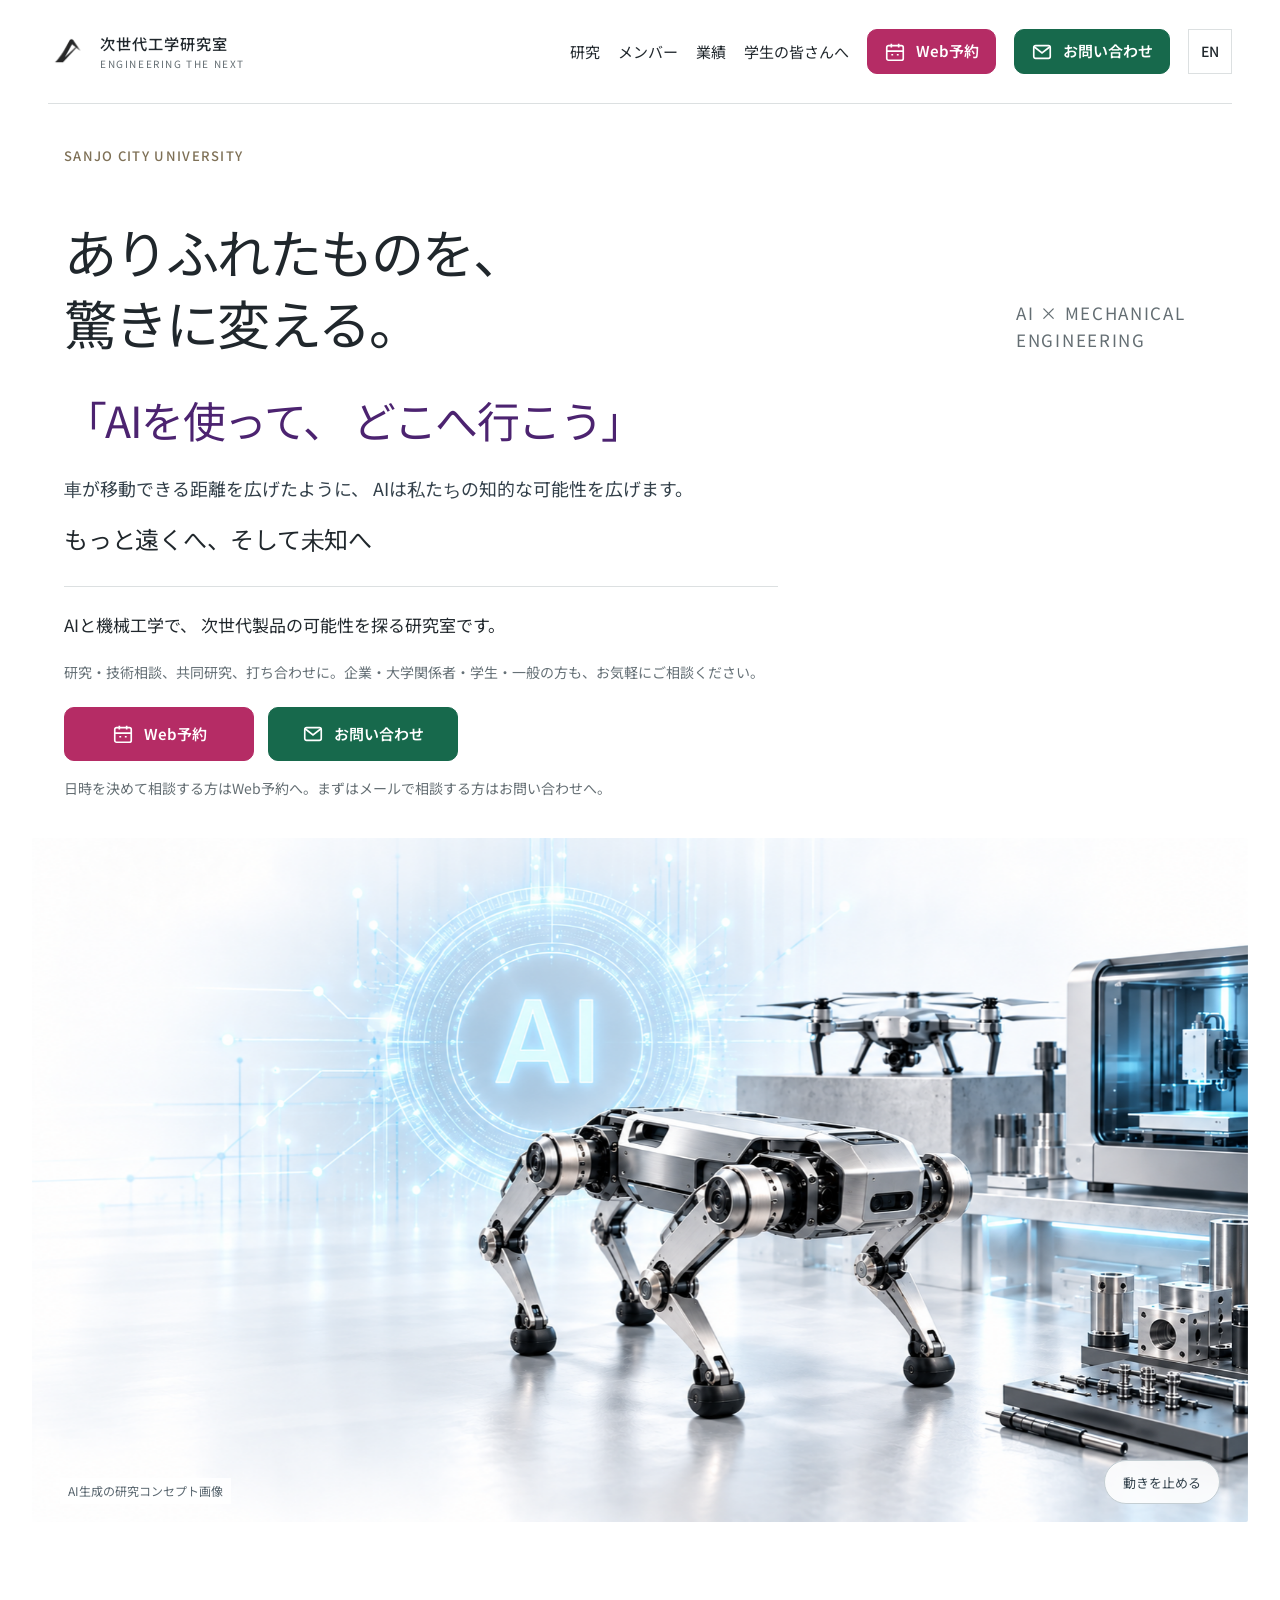
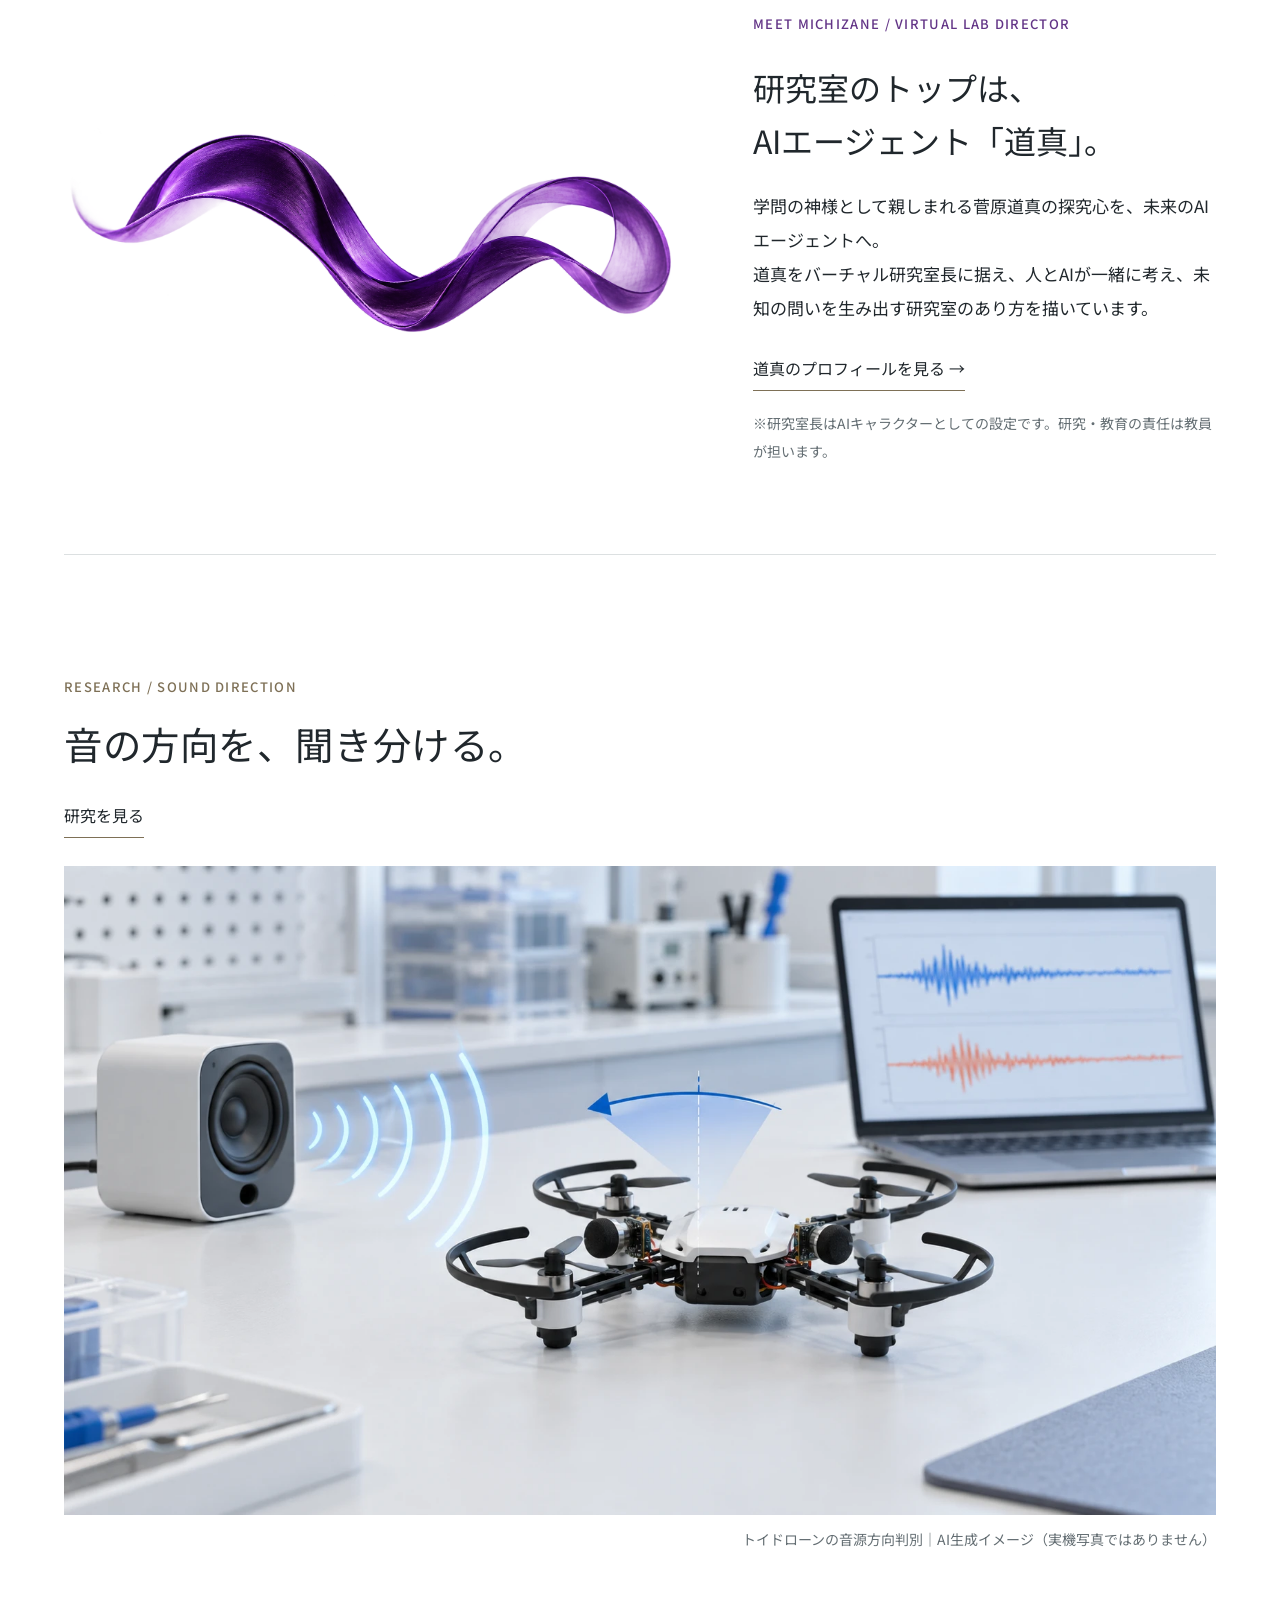
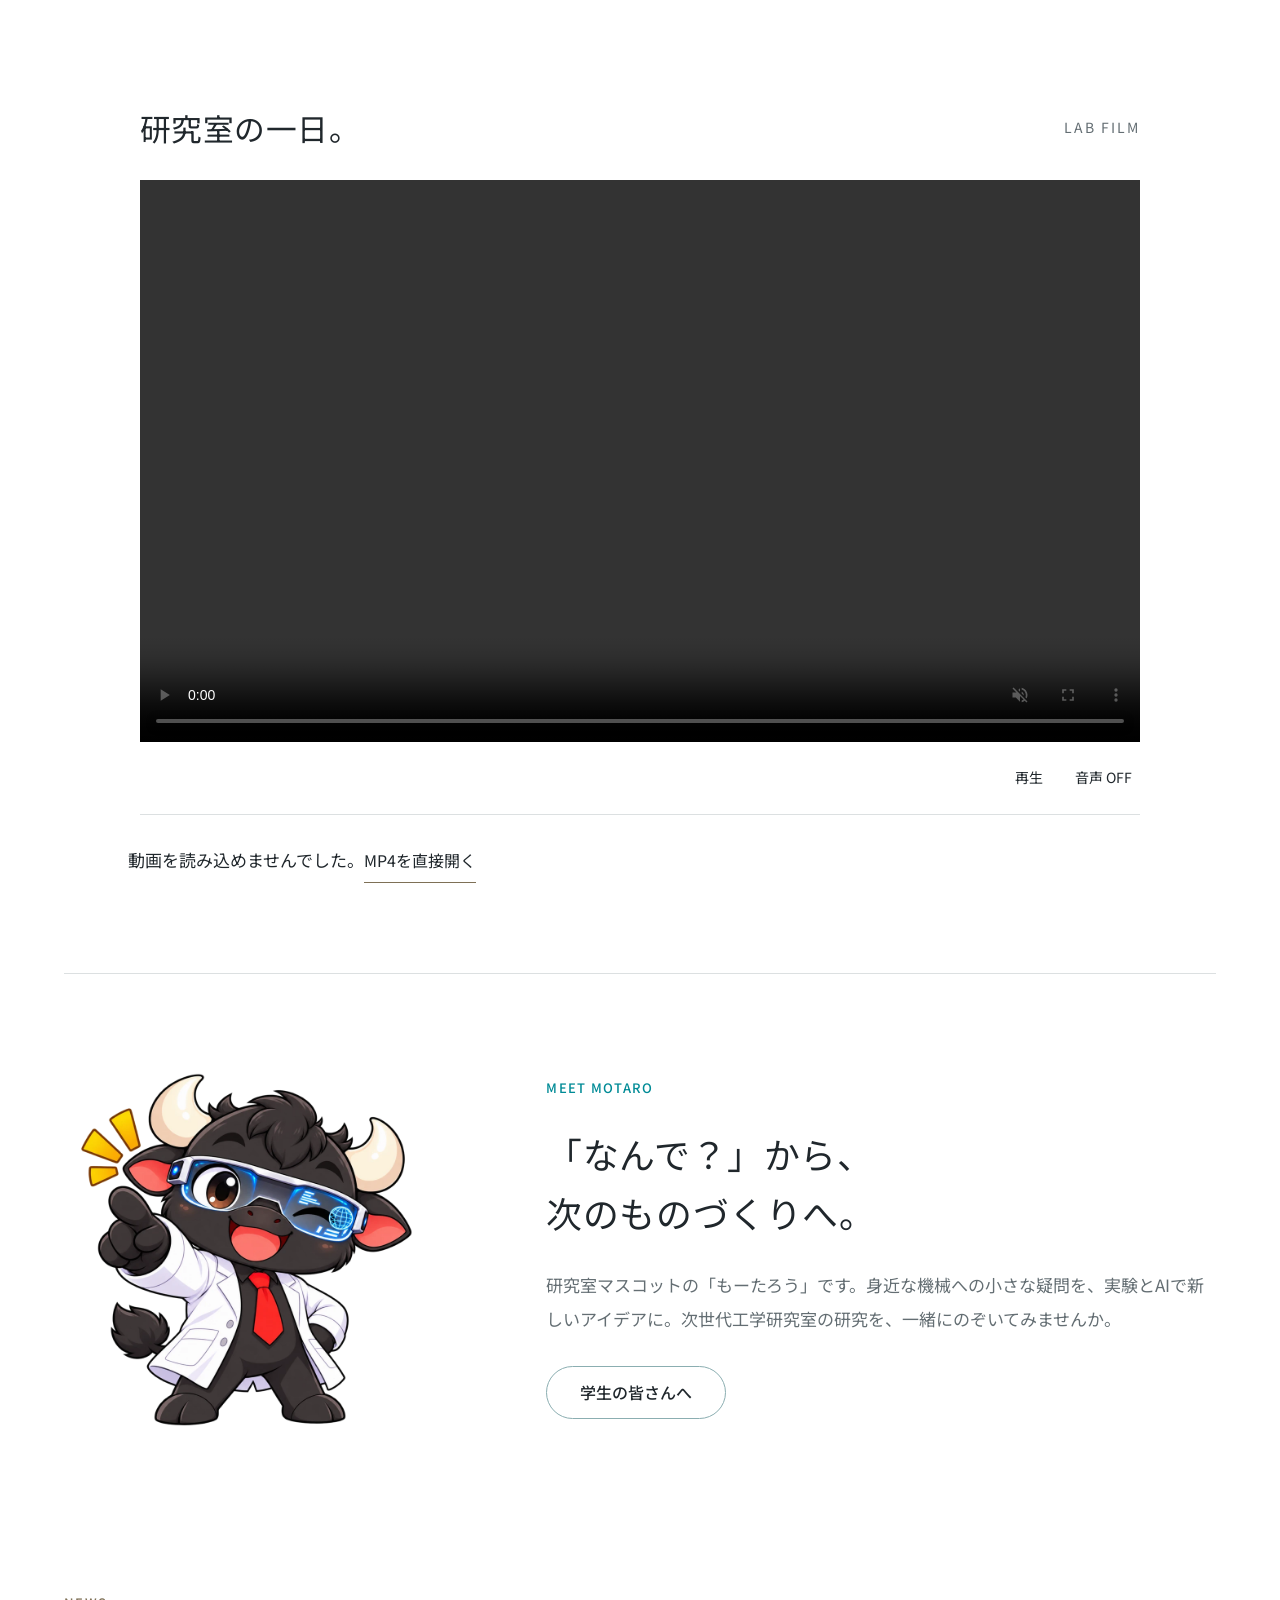
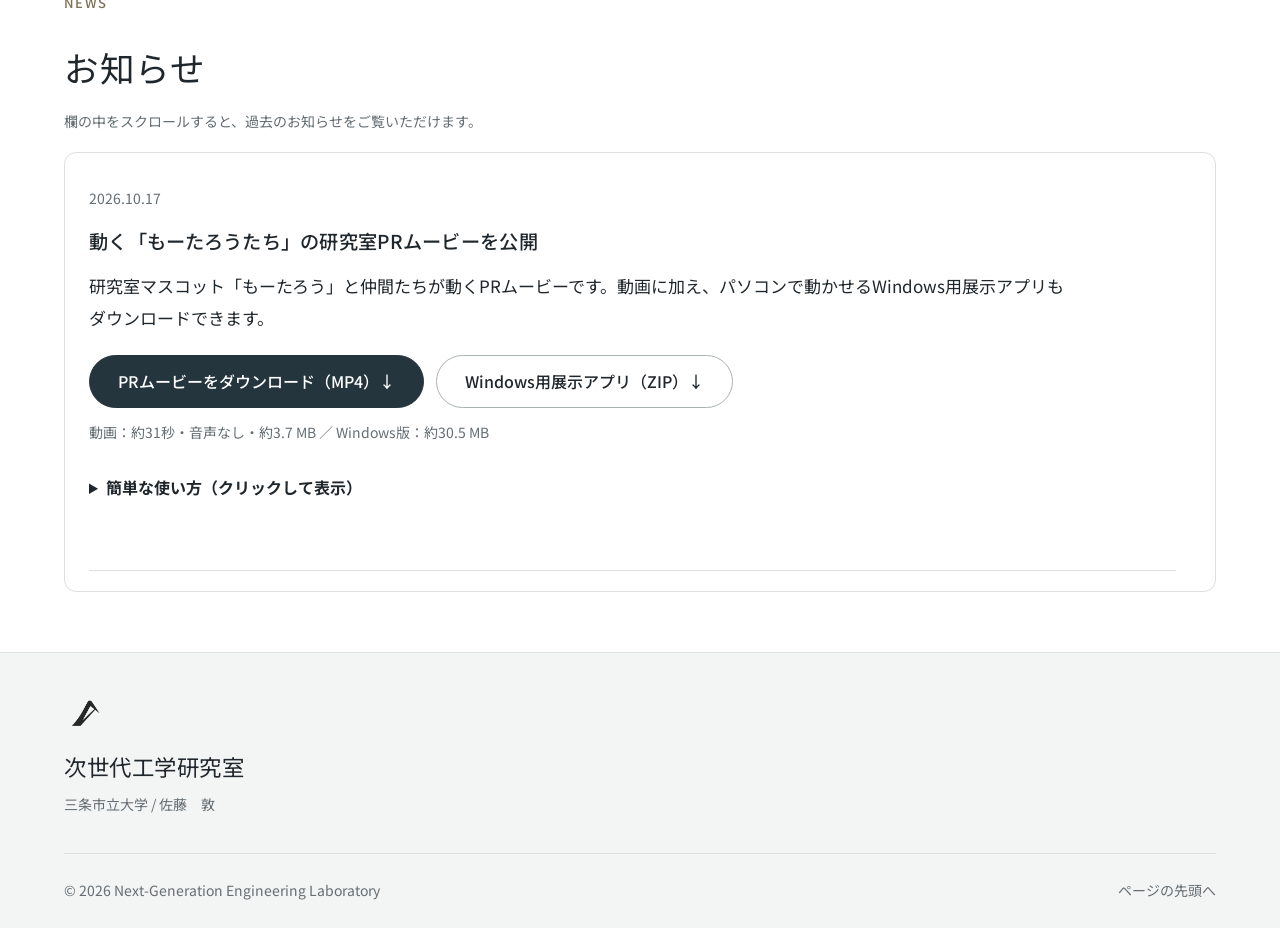
==== commit a5cee449: "Ensure hero typography overrides shared paragraph sizing on mobile and desktop" ====
--- a/index.html
+++ b/index.html
@@ -26,10 +26,10 @@
 .index .photo-hero .hero-side{padding-bottom:4px}
 .index .photo-hero .hero-side p{font-size:.78rem;line-height:1.6;letter-spacing:.1em}
 .index .photo-hero .hero-consult{max-width:860px;margin-bottom:36px}
-.index .photo-hero .hero-question{font-family:"NGE Sans","Hiragino Kaku Gothic ProN","Yu Gothic",sans-serif;font-size:clamp(2rem,3.35vw,3rem);font-weight:700;line-height:1.43;letter-spacing:-.035em;color:#4c2370;margin:0 0 20px;white-space:normal;overflow-wrap:anywhere}
-.index .photo-hero .hero-explanation{font-family:"NGE Sans","Hiragino Kaku Gothic ProN","Yu Gothic",sans-serif;font-size:clamp(1.0625rem,1.4vw,1.1875rem);font-weight:400;line-height:1.95;color:#33404a;max-width:45em;margin:0;white-space:normal}
-.index .photo-hero .hero-future{font-family:"NGE Sans","Hiragino Kaku Gothic ProN","Yu Gothic",sans-serif;font-size:clamp(1.1875rem,1.9vw,1.5rem);font-weight:650;line-height:1.75;letter-spacing:-.01em;margin:12px 0 0;color:#20272c}
-.index .photo-hero .hero-mission{font-family:"NGE Sans","Hiragino Kaku Gothic ProN","Yu Gothic",sans-serif;font-size:clamp(1.0625rem,1.3vw,1.1875rem);font-weight:500;line-height:1.9;max-width:42em;margin:26px 0 0;padding-top:22px;border-top:1px solid #dce0e1;white-space:normal}
+.index .photo-hero .hero-consult .hero-question{font-family:"NGE Sans","Hiragino Kaku Gothic ProN","Yu Gothic",sans-serif;font-size:clamp(2rem,3.35vw,3rem);font-weight:700;line-height:1.43;letter-spacing:-.035em;color:#4c2370;margin:0 0 20px;white-space:normal;overflow-wrap:anywhere}
+.index .photo-hero .hero-consult .hero-explanation{font-family:"NGE Sans","Hiragino Kaku Gothic ProN","Yu Gothic",sans-serif;font-size:clamp(1.0625rem,1.4vw,1.1875rem);font-weight:400;line-height:1.95;color:#33404a;max-width:45em;margin:0;white-space:normal}
+.index .photo-hero .hero-consult .hero-future{font-family:"NGE Sans","Hiragino Kaku Gothic ProN","Yu Gothic",sans-serif;font-size:clamp(1.1875rem,1.9vw,1.5rem);font-weight:650;line-height:1.75;letter-spacing:-.01em;margin:12px 0 0;color:#20272c}
+.index .photo-hero .hero-consult .hero-mission{font-family:"NGE Sans","Hiragino Kaku Gothic ProN","Yu Gothic",sans-serif;font-size:clamp(1.0625rem,1.3vw,1.1875rem);font-weight:500;line-height:1.9;max-width:42em;margin:26px 0 0;padding-top:22px;border-top:1px solid #dce0e1;white-space:normal}
 .index .photo-hero .hero-consult .consult-note{margin-top:18px;max-width:50em;line-height:1.9;color:#657076}
 .index .photo-hero .hero-consult .cta-pair{margin-top:22px}
 .index .photo-hero .hero-consult .cta-hint{max-width:55em}
@@ -38,14 +38,14 @@
   .index .photo-hero #hero-title{font-size:clamp(1.75rem,6.8vw,2.35rem);line-height:1.42;letter-spacing:-.035em}
   .index .photo-hero .hero-side p{font-size:.75rem;letter-spacing:.06em}
   .index .photo-hero .hero-consult{margin-bottom:28px}
-  .index .photo-hero .hero-question{font-size:clamp(1.72rem,7.2vw,2.13rem);line-height:1.45;letter-spacing:-.04em;white-space:pre-line;margin-bottom:18px}
-  .index .photo-hero .hero-explanation{font-size:1rem;line-height:1.9;white-space:pre-line}
-  .index .photo-hero .hero-future{font-size:1.1875rem;line-height:1.75;margin-top:14px}
-  .index .photo-hero .hero-mission{font-size:1rem;line-height:1.9;white-space:pre-line;margin-top:24px;padding-top:18px}
+  .index .photo-hero .hero-consult .hero-question{font-size:clamp(1.72rem,7.2vw,2.13rem);line-height:1.45;letter-spacing:-.04em;white-space:pre-line;margin-bottom:18px}
+  .index .photo-hero .hero-consult .hero-explanation{font-size:1rem;line-height:1.9;white-space:pre-line}
+  .index .photo-hero .hero-consult .hero-future{font-size:1.1875rem;line-height:1.75;margin-top:14px}
+  .index .photo-hero .hero-consult .hero-mission{font-size:1rem;line-height:1.9;white-space:pre-line;margin-top:24px;padding-top:18px}
   .index .photo-hero .hero-consult .consult-note{margin-top:16px}
 }
 @media(max-width:360px){
-  .index .photo-hero .hero-question{font-size:1.62rem}
+  .index .photo-hero .hero-consult .hero-question{font-size:1.62rem}
   .index .photo-hero #hero-title{font-size:1.72rem}
 }
 </style></head><body class="index"><a class="skip-link" href="#main"><span class="" data-en="Skip to content" data-ja="本文へ移動">本文へ移動</span></a><div aria-hidden="true" class="reading-progress"></div><header class="site-header"><a class="brand" href="index.html"><img alt="" class="brand-logo" height="46" src="assets/lab-logo.png" width="56"/><span class="brand-name"><span class="" data-en="Next-Generation Engineering" data-ja="次世代工学研究室">次世代工学研究室</span><small>ENGINEERING THE NEXT</small></span></a><div class="header-controls"><button aria-label="Switch language to English" class="lang-button" type="button">EN</button><button aria-controls="site-nav" aria-expanded="false" class="menu-button" type="button"><span class="" data-en="Menu" data-ja="メニュー">メニュー</span></button></div><nav aria-label="メインナビゲーション" id="site-nav"><a href="research.html"><span class="" data-en="Research" data-ja="研究">研究</span></a><a href="members.html"><span class="" data-en="People" data-ja="メンバー">メンバー</span></a><a href="publications.html"><span class="" data-en="Publications" data-ja="業績">業績</span></a><a href="students.html"><span class="" data-en="For students" data-ja="学生の皆さんへ">学生の皆さんへ</span></a><a class="button cta cta-booking" data-booking="" href="https://cal.com/佐藤敦-u9lood/reservation"><svg aria-hidden="true" fill="none" stroke="currentColor" stroke-width="1.8" viewBox="0 0 24 24"><rect height="16" rx="2" width="18" x="3" y="5"></rect><path d="M16 3v4M8 3v4M3 11h18M8 15h2M14 15h2"></path></svg><span data-en="Book a meeting" data-ja="Web予約">Web予約</span></a><a class="button cta cta-contact" href="contact.html"><svg aria-hidden="true" fill="none" stroke="currentColor" stroke-width="1.8" viewBox="0 0 24 24"><rect height="14" rx="2" width="18" x="3" y="5"></rect><path d="m3 6 9 7 9-7"></path></svg><span data-en="Contact us" data-ja="お問い合わせ">お問い合わせ</span></a></nav></header><main id="main"><section aria-labelledby="hero-title" class="hero photo-hero"><div class="wrap"><div class="hero-kicker"><p class="eyebrow">SANJO CITY UNIVERSITY</p></div><div class="hero-title-row"><h1 id="hero-title"><span data-en="The ordinary." data-ja="ありふれたものを、">ありふれたものを、</span><span data-en="Made extraordinary." data-ja="驚きに変える。">驚きに変える。</span></h1><div class="hero-side"><p>AI × MECHANICAL ENGINEERING</p></div></div><div class="hero-consult"><p class="hero-question" data-ja="「AIを使って、&#10;どこへ行こう」" data-en="With AI, where shall we go?">「AIを使って、
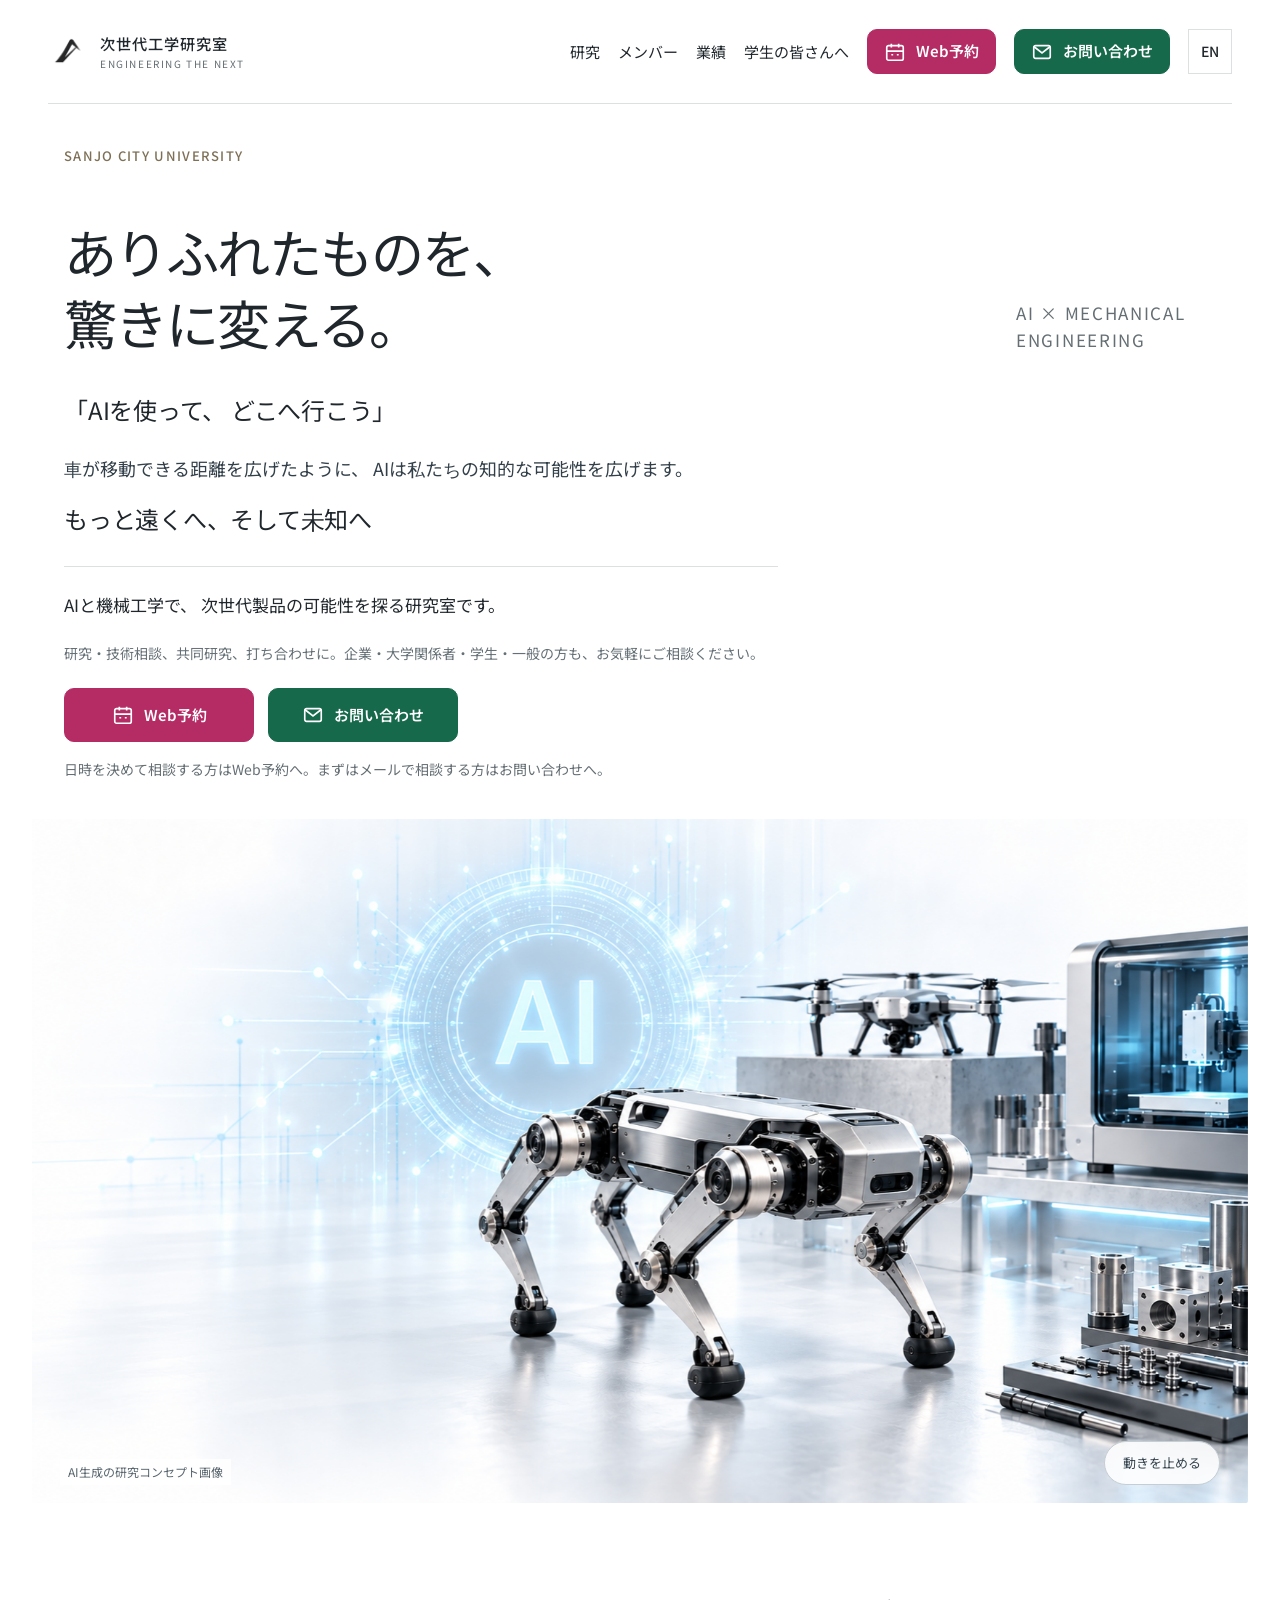
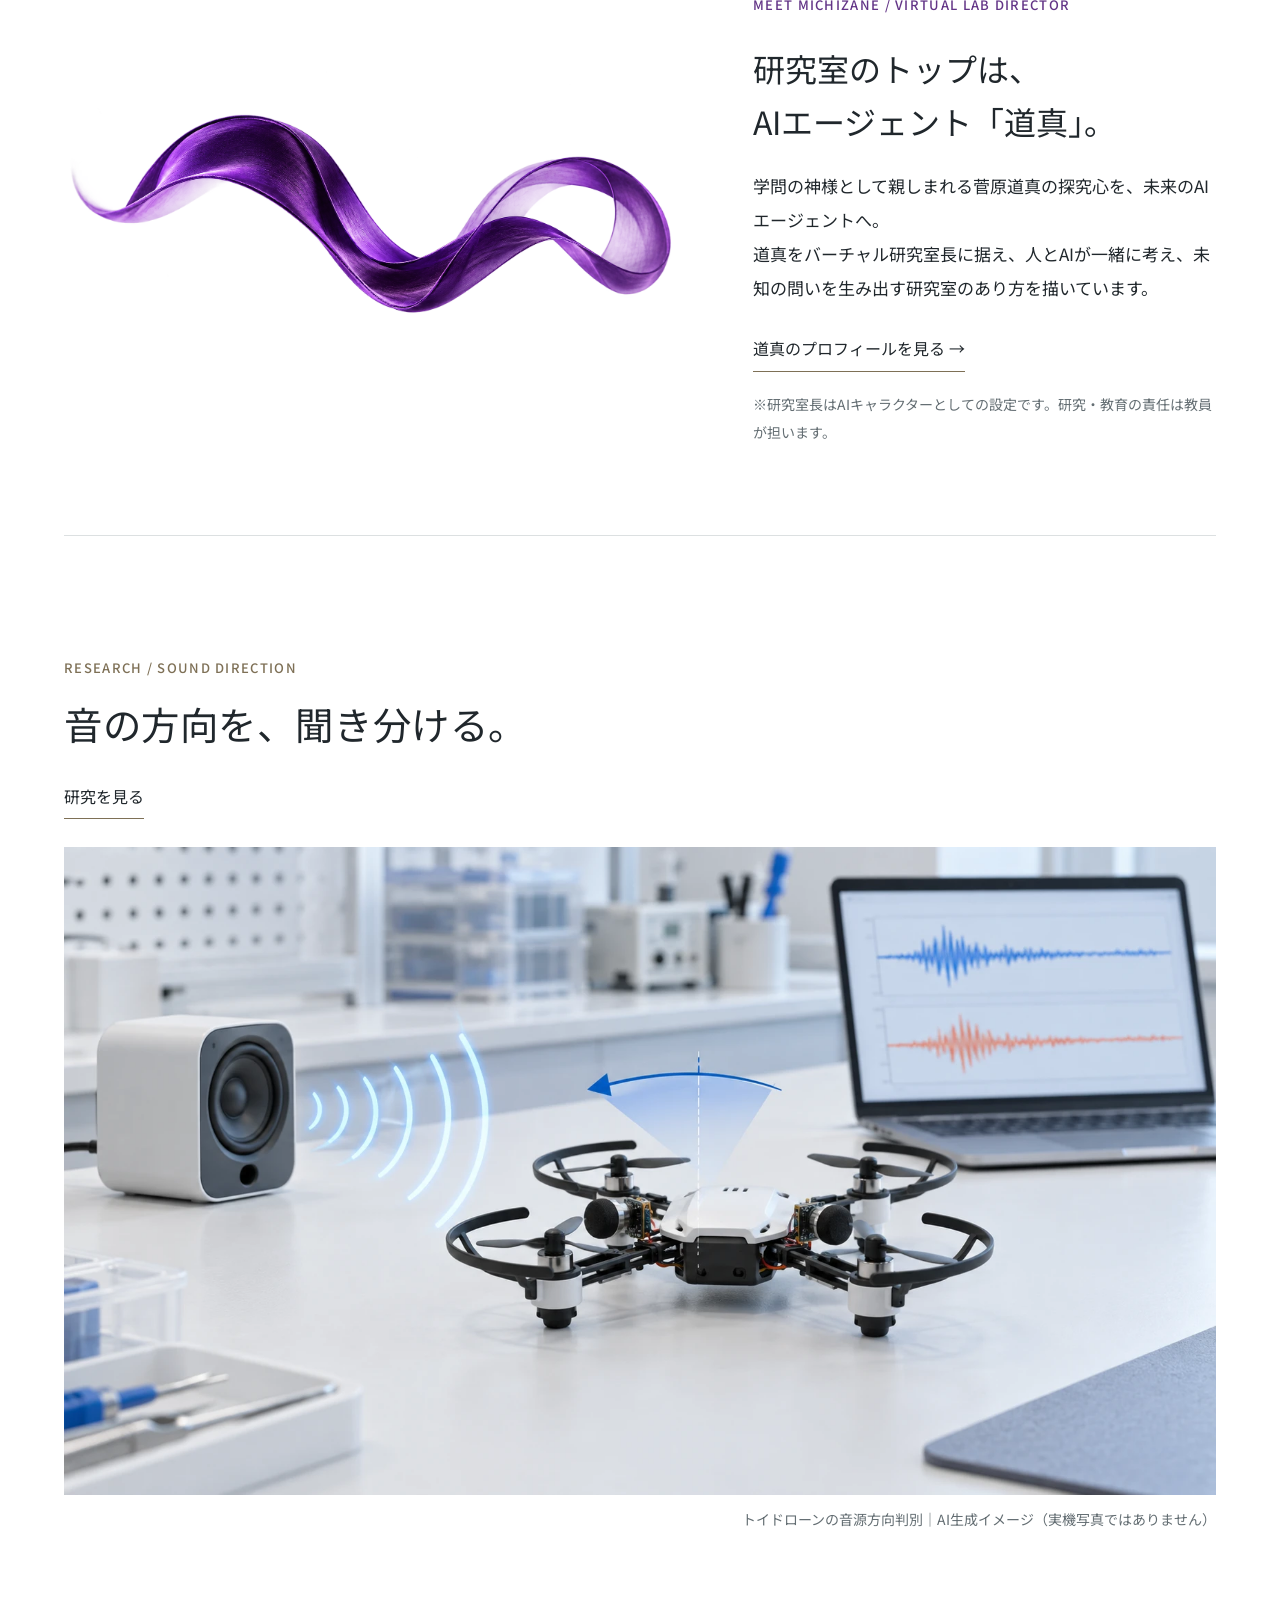
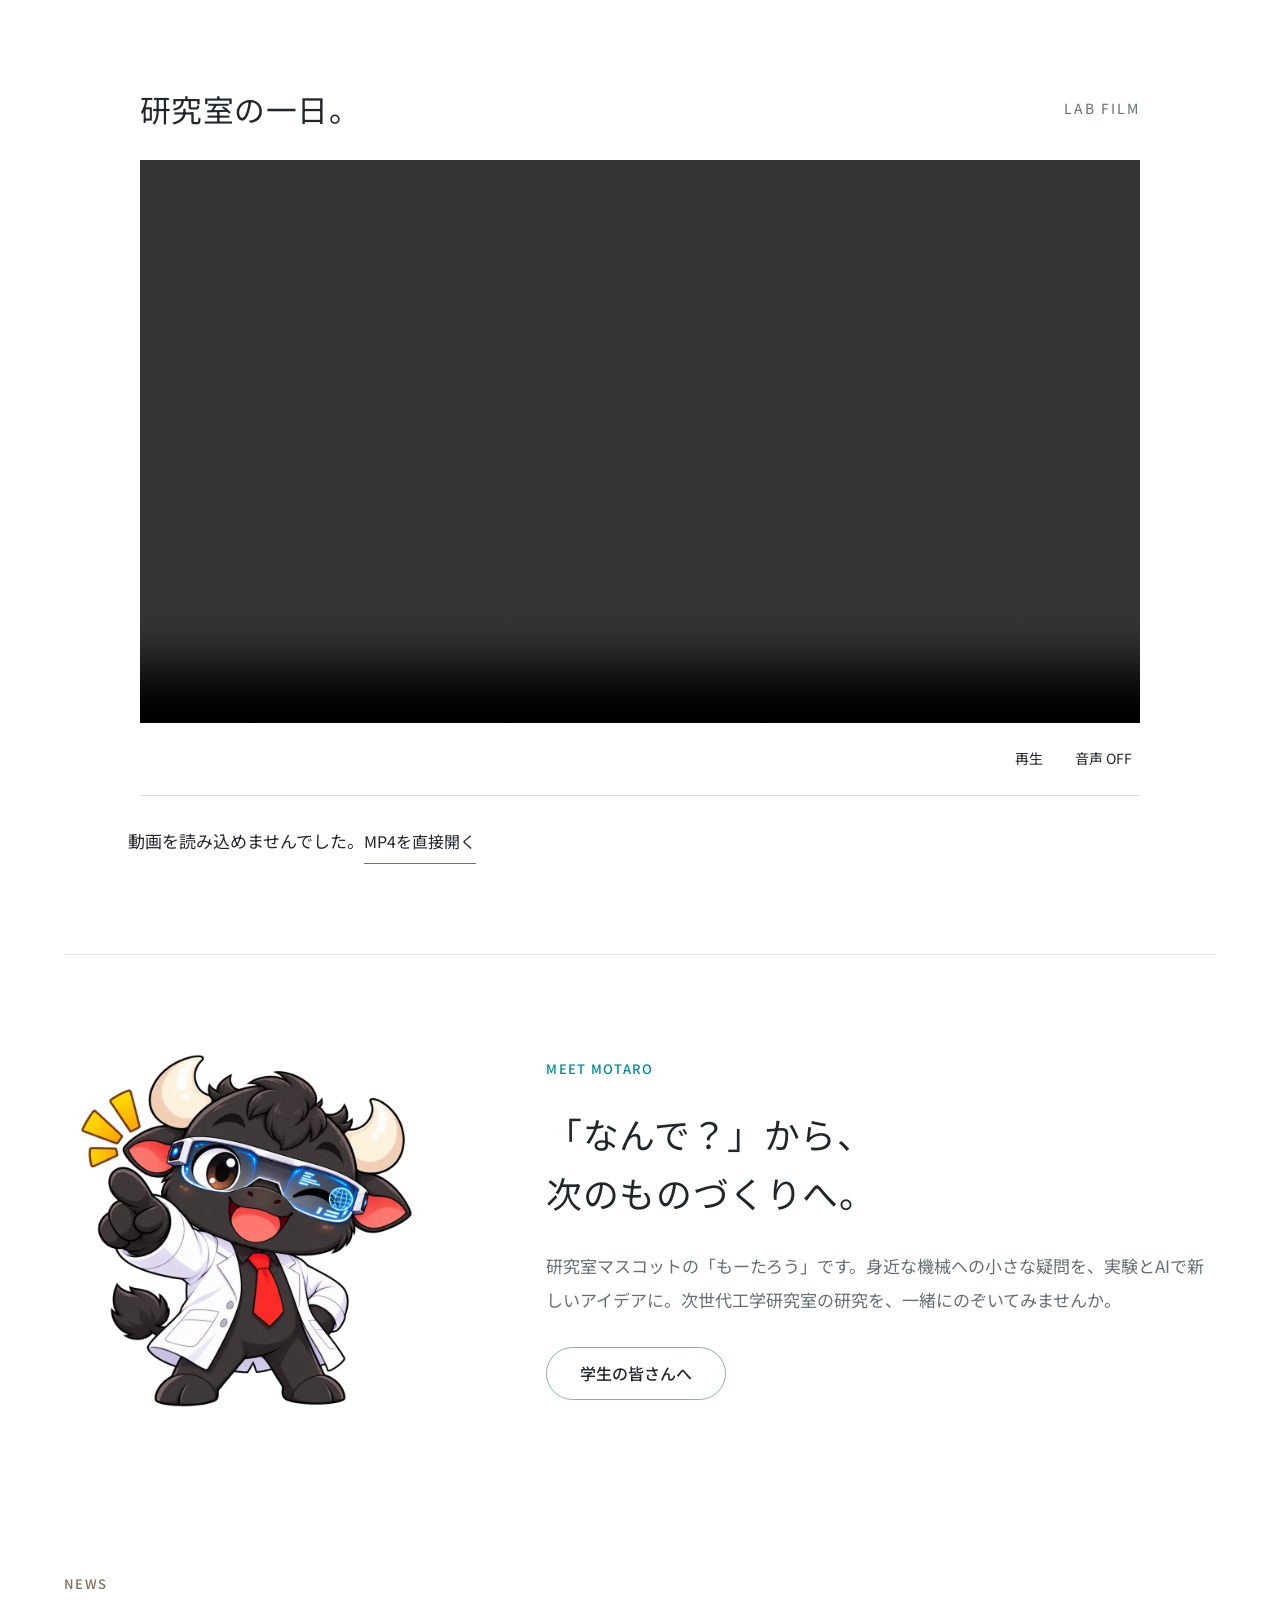
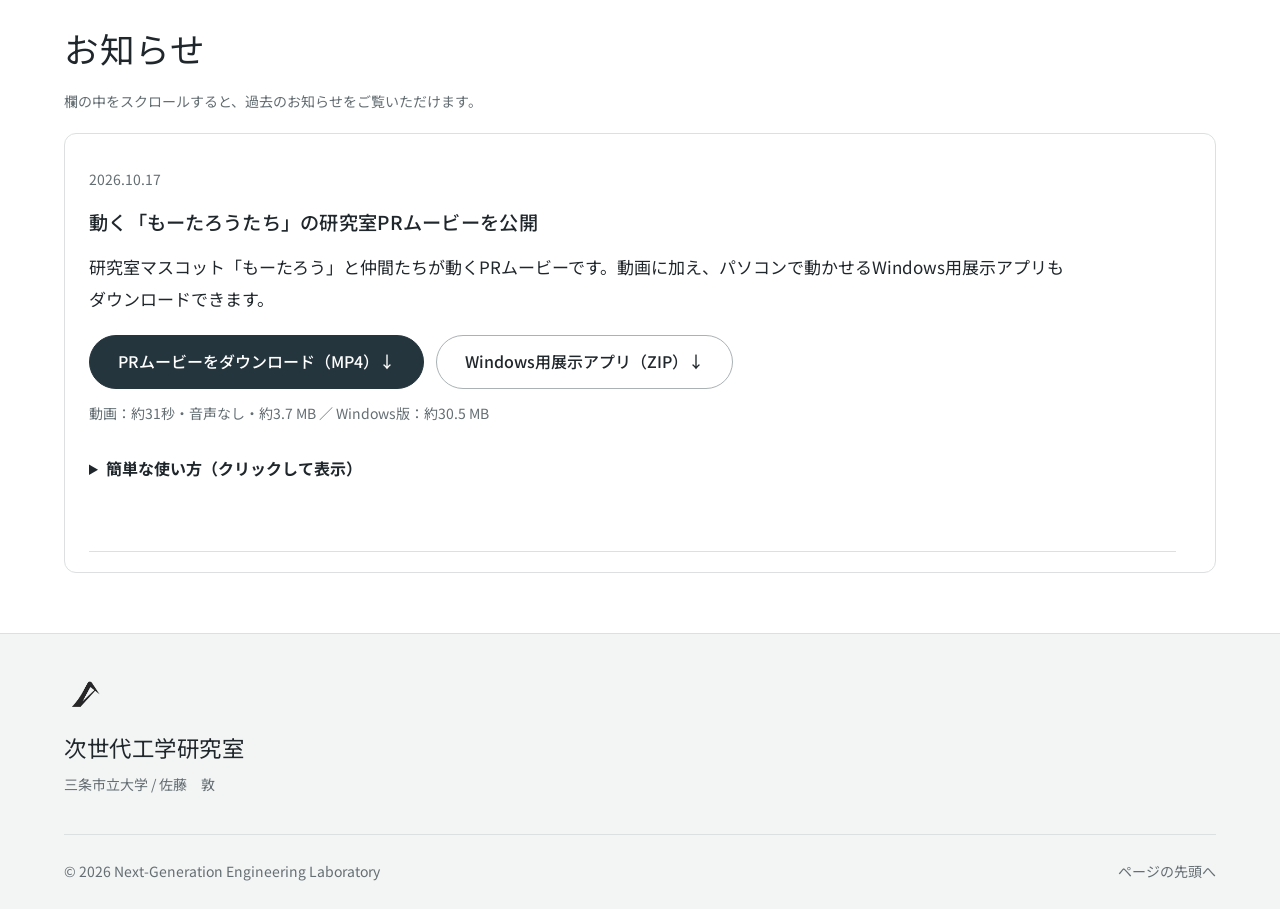
==== commit 3a753baf: "Match AI tagline typography to future statement" ====
--- a/index.html
+++ b/index.html
@@ -26,7 +26,7 @@
 .index .photo-hero .hero-side{padding-bottom:4px}
 .index .photo-hero .hero-side p{font-size:.78rem;line-height:1.6;letter-spacing:.1em}
 .index .photo-hero .hero-consult{max-width:860px;margin-bottom:36px}
-.index .photo-hero .hero-consult .hero-question{font-family:"NGE Sans","Hiragino Kaku Gothic ProN","Yu Gothic",sans-serif;font-size:clamp(2rem,3.35vw,3rem);font-weight:700;line-height:1.43;letter-spacing:-.035em;color:#4c2370;margin:0 0 20px;white-space:normal;overflow-wrap:anywhere}
+.index .photo-hero .hero-consult .hero-question{font-family:"NGE Sans","Hiragino Kaku Gothic ProN","Yu Gothic",sans-serif;font-size:clamp(1.1875rem,1.9vw,1.5rem);font-weight:650;line-height:1.75;letter-spacing:-.01em;color:#20272c;margin:0 0 20px;white-space:normal;overflow-wrap:anywhere}
 .index .photo-hero .hero-consult .hero-explanation{font-family:"NGE Sans","Hiragino Kaku Gothic ProN","Yu Gothic",sans-serif;font-size:clamp(1.0625rem,1.4vw,1.1875rem);font-weight:400;line-height:1.95;color:#33404a;max-width:45em;margin:0;white-space:normal}
 .index .photo-hero .hero-consult .hero-future{font-family:"NGE Sans","Hiragino Kaku Gothic ProN","Yu Gothic",sans-serif;font-size:clamp(1.1875rem,1.9vw,1.5rem);font-weight:650;line-height:1.75;letter-spacing:-.01em;margin:12px 0 0;color:#20272c}
 .index .photo-hero .hero-consult .hero-mission{font-family:"NGE Sans","Hiragino Kaku Gothic ProN","Yu Gothic",sans-serif;font-size:clamp(1.0625rem,1.3vw,1.1875rem);font-weight:500;line-height:1.9;max-width:42em;margin:26px 0 0;padding-top:22px;border-top:1px solid #dce0e1;white-space:normal}
@@ -38,14 +38,13 @@
   .index .photo-hero #hero-title{font-size:clamp(1.75rem,6.8vw,2.35rem);line-height:1.42;letter-spacing:-.035em}
   .index .photo-hero .hero-side p{font-size:.75rem;letter-spacing:.06em}
   .index .photo-hero .hero-consult{margin-bottom:28px}
-  .index .photo-hero .hero-consult .hero-question{font-size:clamp(1.72rem,7.2vw,2.13rem);line-height:1.45;letter-spacing:-.04em;white-space:pre-line;margin-bottom:18px}
+  .index .photo-hero .hero-consult .hero-question{font-size:1.1875rem;line-height:1.75;letter-spacing:-.01em;white-space:pre-line;margin-bottom:18px}
   .index .photo-hero .hero-consult .hero-explanation{font-size:1rem;line-height:1.9;white-space:pre-line}
   .index .photo-hero .hero-consult .hero-future{font-size:1.1875rem;line-height:1.75;margin-top:14px}
   .index .photo-hero .hero-consult .hero-mission{font-size:1rem;line-height:1.9;white-space:pre-line;margin-top:24px;padding-top:18px}
   .index .photo-hero .hero-consult .consult-note{margin-top:16px}
 }
 @media(max-width:360px){
-  .index .photo-hero .hero-consult .hero-question{font-size:1.62rem}
   .index .photo-hero #hero-title{font-size:1.72rem}
 }
 </style></head><body class="index"><a class="skip-link" href="#main"><span class="" data-en="Skip to content" data-ja="本文へ移動">本文へ移動</span></a><div aria-hidden="true" class="reading-progress"></div><header class="site-header"><a class="brand" href="index.html"><img alt="" class="brand-logo" height="46" src="assets/lab-logo.png" width="56"/><span class="brand-name"><span class="" data-en="Next-Generation Engineering" data-ja="次世代工学研究室">次世代工学研究室</span><small>ENGINEERING THE NEXT</small></span></a><div class="header-controls"><button aria-label="Switch language to English" class="lang-button" type="button">EN</button><button aria-controls="site-nav" aria-expanded="false" class="menu-button" type="button"><span class="" data-en="Menu" data-ja="メニュー">メニュー</span></button></div><nav aria-label="メインナビゲーション" id="site-nav"><a href="research.html"><span class="" data-en="Research" data-ja="研究">研究</span></a><a href="members.html"><span class="" data-en="People" data-ja="メンバー">メンバー</span></a><a href="publications.html"><span class="" data-en="Publications" data-ja="業績">業績</span></a><a href="students.html"><span class="" data-en="For students" data-ja="学生の皆さんへ">学生の皆さんへ</span></a><a class="button cta cta-booking" data-booking="" href="https://cal.com/佐藤敦-u9lood/reservation"><svg aria-hidden="true" fill="none" stroke="currentColor" stroke-width="1.8" viewBox="0 0 24 24"><rect height="16" rx="2" width="18" x="3" y="5"></rect><path d="M16 3v4M8 3v4M3 11h18M8 15h2M14 15h2"></path></svg><span data-en="Book a meeting" data-ja="Web予約">Web予約</span></a><a class="button cta cta-contact" href="contact.html"><svg aria-hidden="true" fill="none" stroke="currentColor" stroke-width="1.8" viewBox="0 0 24 24"><rect height="14" rx="2" width="18" x="3" y="5"></rect><path d="m3 6 9 7 9-7"></path></svg><span data-en="Contact us" data-ja="お問い合わせ">お問い合わせ</span></a></nav></header><main id="main"><section aria-labelledby="hero-title" class="hero photo-hero"><div class="wrap"><div class="hero-kicker"><p class="eyebrow">SANJO CITY UNIVERSITY</p></div><div class="hero-title-row"><h1 id="hero-title"><span data-en="The ordinary." data-ja="ありふれたものを、">ありふれたものを、</span><span data-en="Made extraordinary." data-ja="驚きに変える。">驚きに変える。</span></h1><div class="hero-side"><p>AI × MECHANICAL ENGINEERING</p></div></div><div class="hero-consult"><p class="hero-question" data-ja="「AIを使って、&#10;どこへ行こう」" data-en="With AI, where shall we go?">「AIを使って、
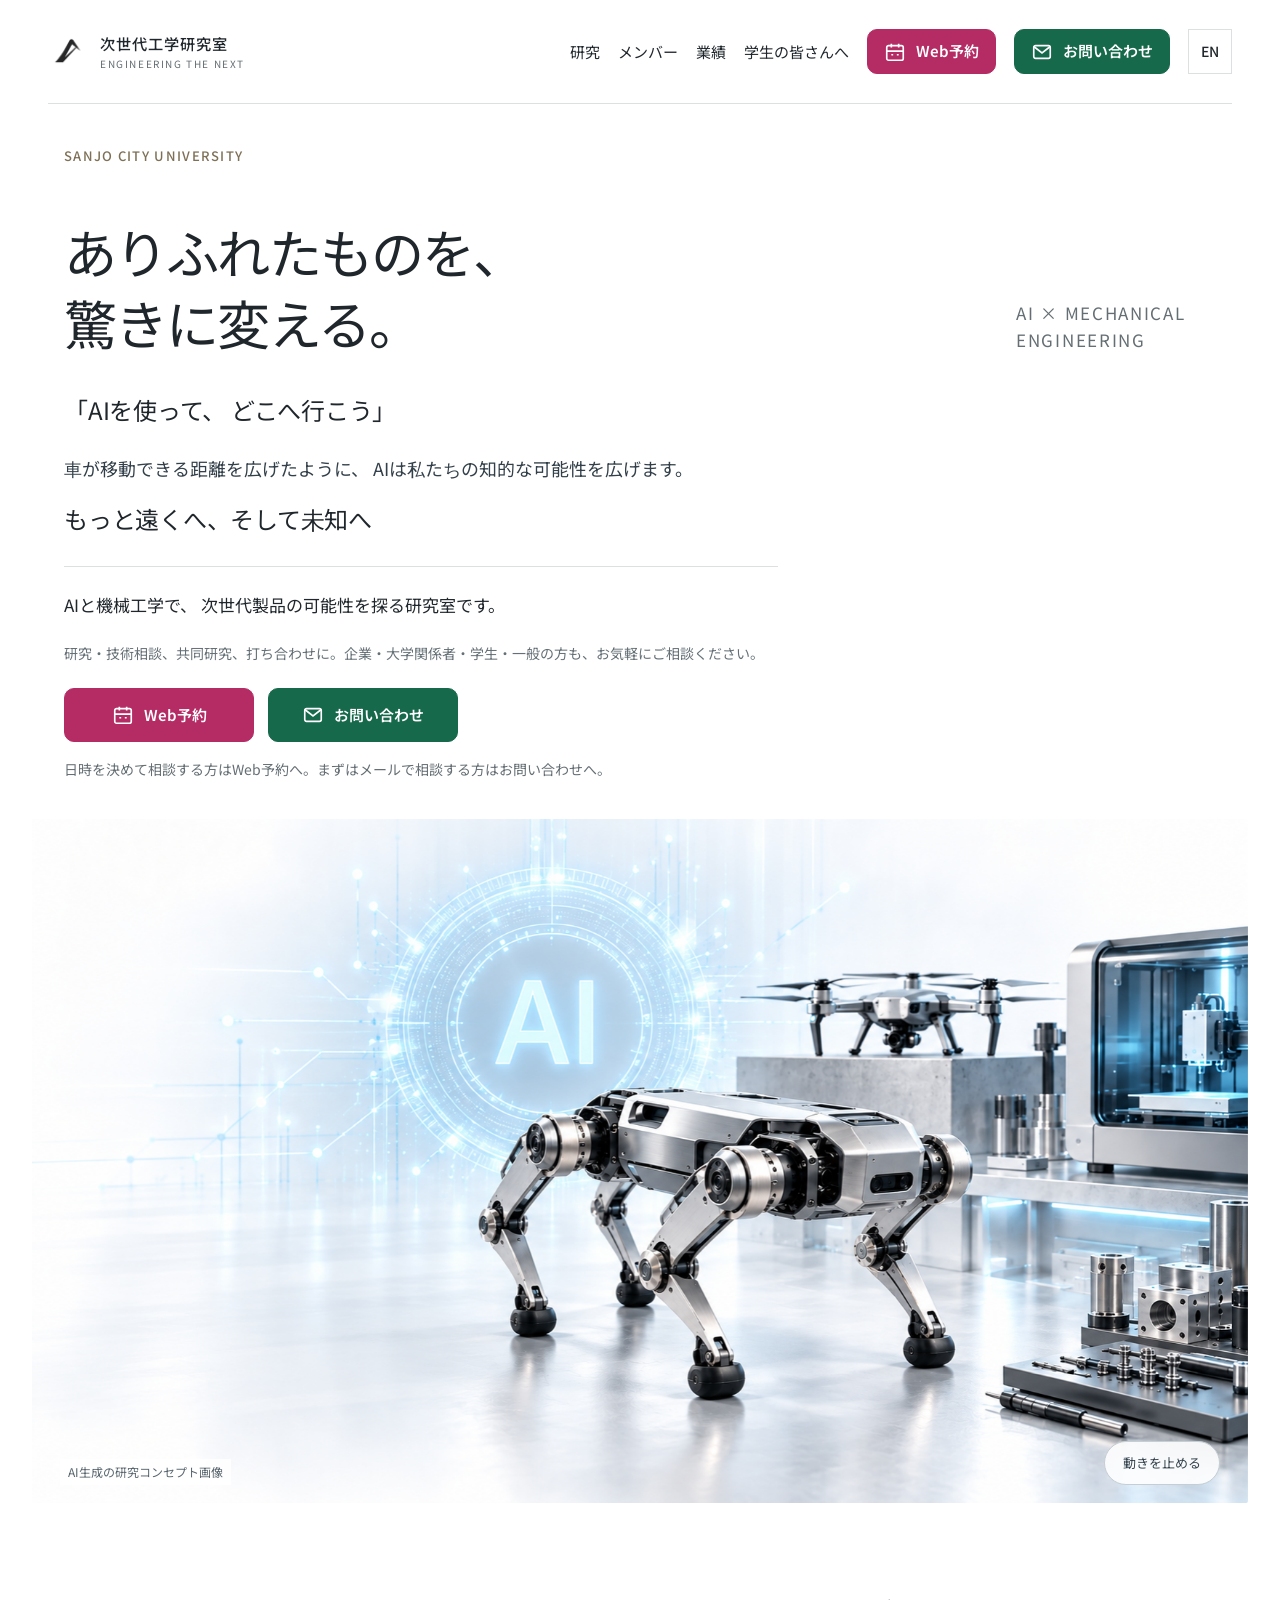
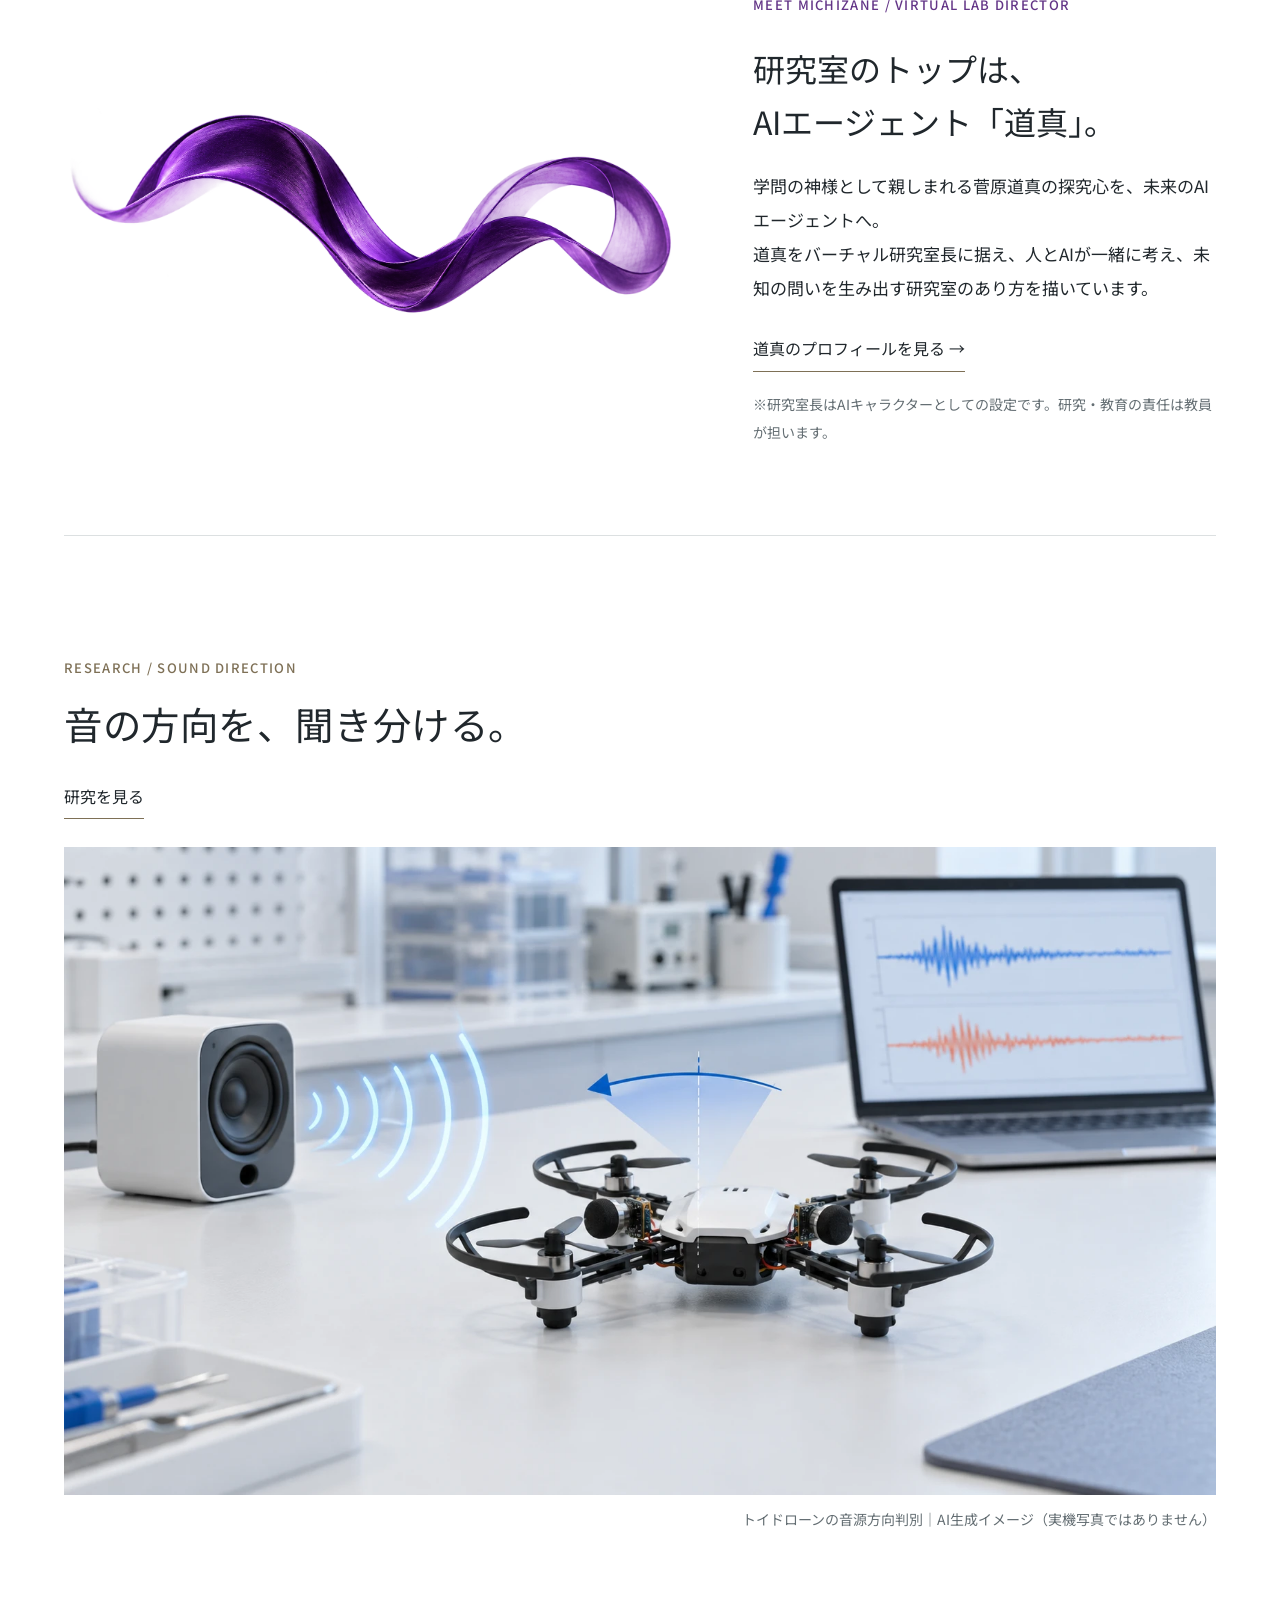
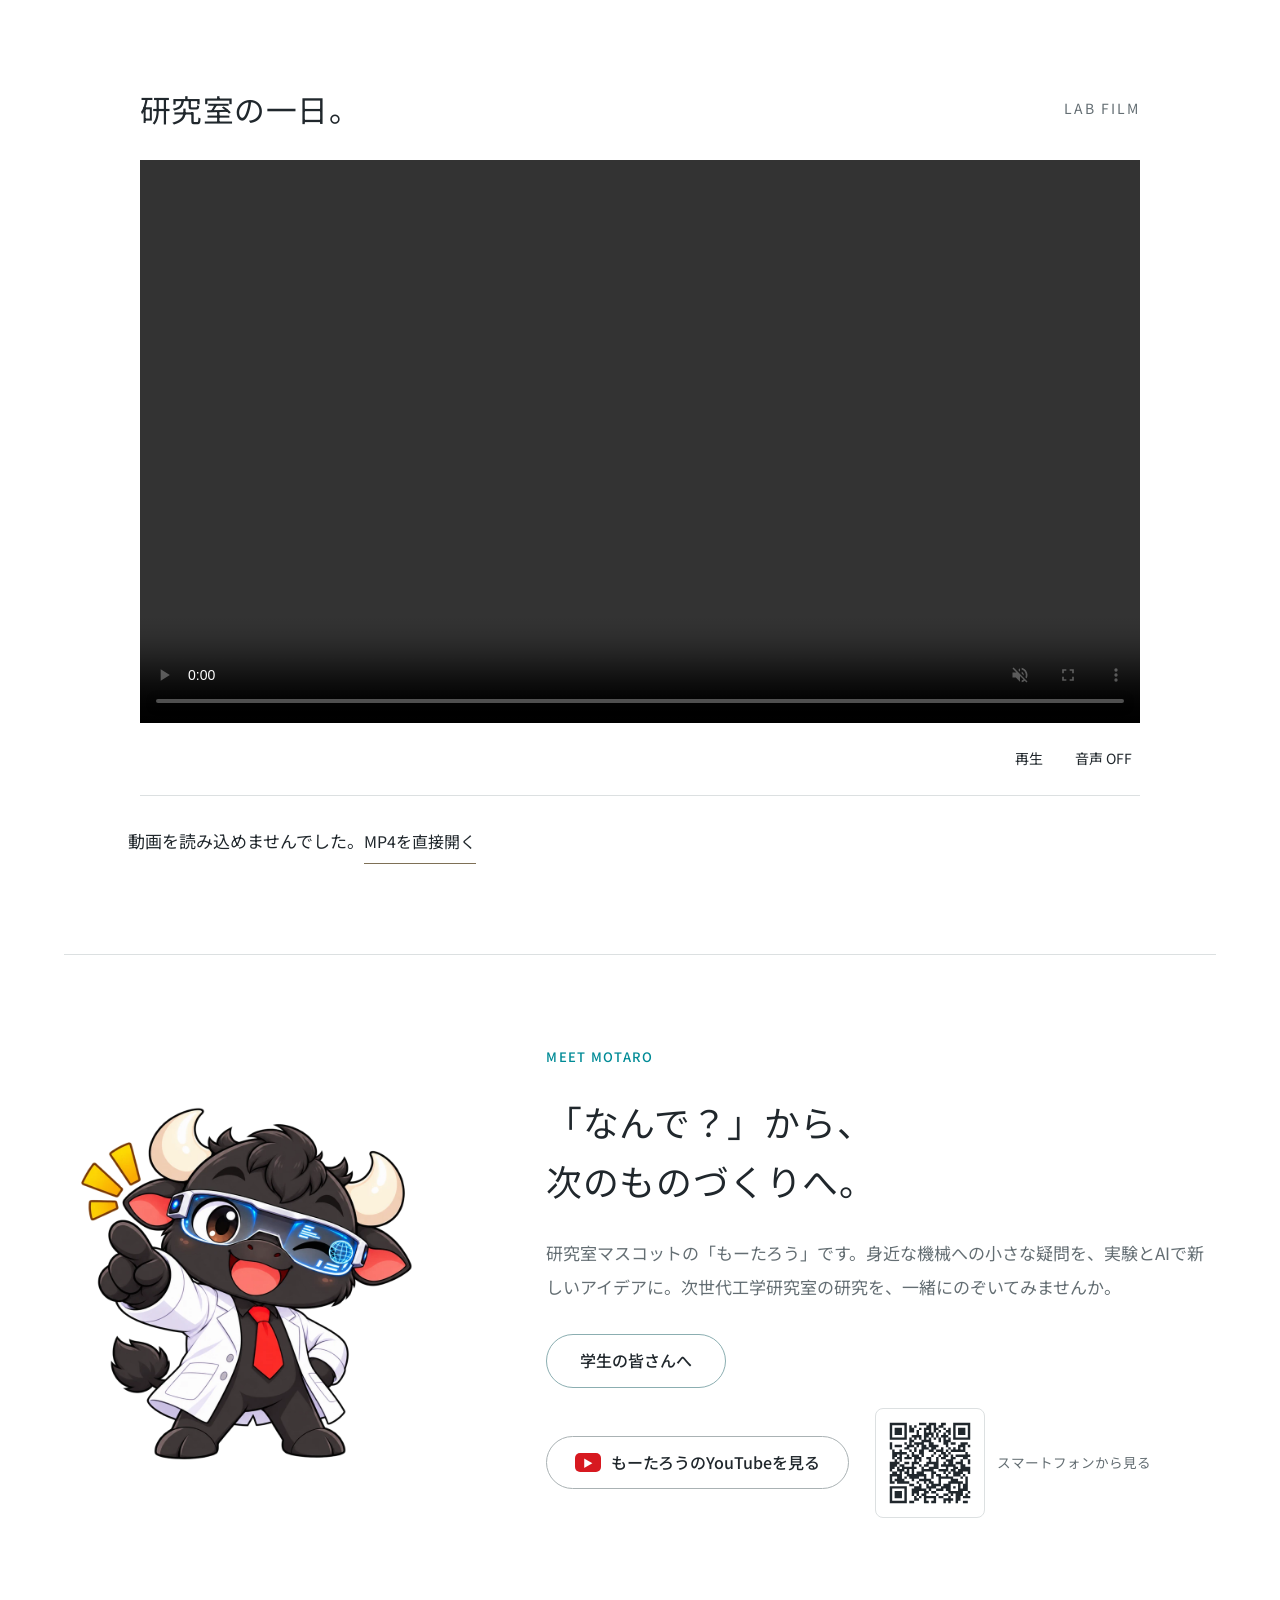
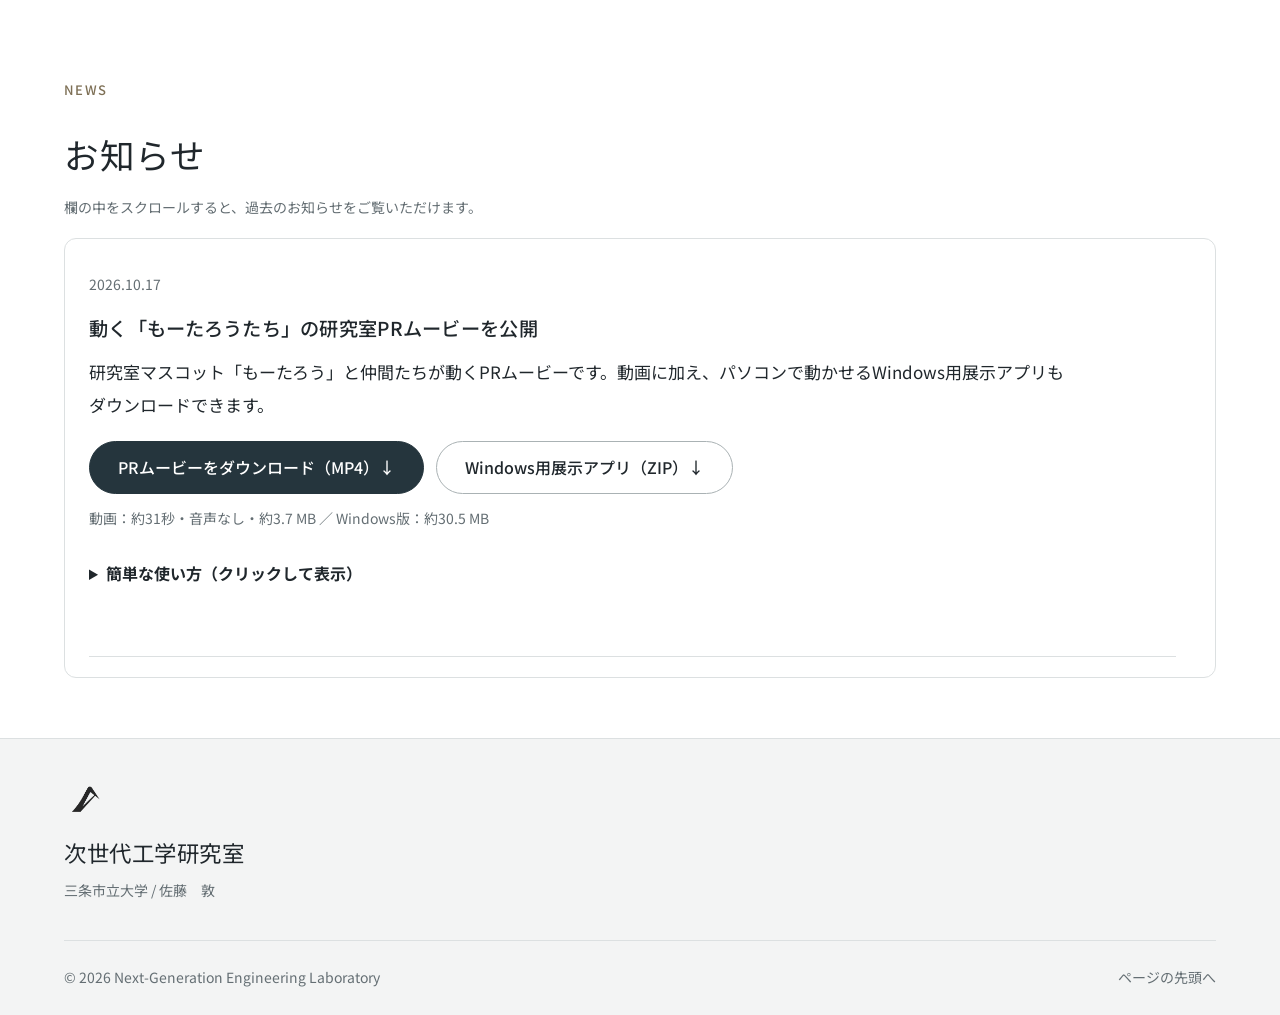
==== commit 1a3c1375: "Add Motaro YouTube link and QR code to homepage" ====
--- a/index.html
+++ b/index.html
@@ -47,6 +47,14 @@
 @media(max-width:360px){
   .index .photo-hero #hero-title{font-size:1.72rem}
 }
+</style><style id="motaro-youtube-styles">
+.motaro-youtube-links{display:flex;flex-wrap:wrap;align-items:center;gap:18px 26px;margin-top:20px}
+.home-motaro .motaro-youtube-button{margin-top:0;min-width:244px;gap:10px}
+.motaro-youtube-button::before{content:"▶";display:inline-flex;align-items:center;justify-content:center;width:26px;height:19px;background:#d71920;border-radius:5px;color:#fff;font-size:10px;line-height:1;letter-spacing:0;flex:none}
+.motaro-youtube-qr{display:inline-flex;align-items:center;gap:12px;color:var(--muted);font-size:.85rem;line-height:1.6}
+.motaro-youtube-qr svg{display:block;width:110px;height:110px;background:#fff;padding:4px;border:1px solid var(--line);border-radius:8px;flex:none}
+.motaro-youtube-qr:hover{color:var(--ink)}
+@media(max-width:700px){.motaro-youtube-links{margin-top:16px}.motaro-youtube-qr{display:none}.home-motaro .motaro-youtube-button{min-width:220px}}
 </style></head><body class="index"><a class="skip-link" href="#main"><span class="" data-en="Skip to content" data-ja="本文へ移動">本文へ移動</span></a><div aria-hidden="true" class="reading-progress"></div><header class="site-header"><a class="brand" href="index.html"><img alt="" class="brand-logo" height="46" src="assets/lab-logo.png" width="56"/><span class="brand-name"><span class="" data-en="Next-Generation Engineering" data-ja="次世代工学研究室">次世代工学研究室</span><small>ENGINEERING THE NEXT</small></span></a><div class="header-controls"><button aria-label="Switch language to English" class="lang-button" type="button">EN</button><button aria-controls="site-nav" aria-expanded="false" class="menu-button" type="button"><span class="" data-en="Menu" data-ja="メニュー">メニュー</span></button></div><nav aria-label="メインナビゲーション" id="site-nav"><a href="research.html"><span class="" data-en="Research" data-ja="研究">研究</span></a><a href="members.html"><span class="" data-en="People" data-ja="メンバー">メンバー</span></a><a href="publications.html"><span class="" data-en="Publications" data-ja="業績">業績</span></a><a href="students.html"><span class="" data-en="For students" data-ja="学生の皆さんへ">学生の皆さんへ</span></a><a class="button cta cta-booking" data-booking="" href="https://cal.com/佐藤敦-u9lood/reservation"><svg aria-hidden="true" fill="none" stroke="currentColor" stroke-width="1.8" viewBox="0 0 24 24"><rect height="16" rx="2" width="18" x="3" y="5"></rect><path d="M16 3v4M8 3v4M3 11h18M8 15h2M14 15h2"></path></svg><span data-en="Book a meeting" data-ja="Web予約">Web予約</span></a><a class="button cta cta-contact" href="contact.html"><svg aria-hidden="true" fill="none" stroke="currentColor" stroke-width="1.8" viewBox="0 0 24 24"><rect height="14" rx="2" width="18" x="3" y="5"></rect><path d="m3 6 9 7 9-7"></path></svg><span data-en="Contact us" data-ja="お問い合わせ">お問い合わせ</span></a></nav></header><main id="main"><section aria-labelledby="hero-title" class="hero photo-hero"><div class="wrap"><div class="hero-kicker"><p class="eyebrow">SANJO CITY UNIVERSITY</p></div><div class="hero-title-row"><h1 id="hero-title"><span data-en="The ordinary." data-ja="ありふれたものを、">ありふれたものを、</span><span data-en="Made extraordinary." data-ja="驚きに変える。">驚きに変える。</span></h1><div class="hero-side"><p>AI × MECHANICAL ENGINEERING</p></div></div><div class="hero-consult"><p class="hero-question" data-ja="「AIを使って、&#10;どこへ行こう」" data-en="With AI, where shall we go?">「AIを使って、
 どこへ行こう」</p><p class="hero-explanation" data-ja="車が移動できる距離を広げたように、&#10;AIは私たちの知的な可能性を広げます。" data-en="Just as cars have extended the distances we can travel, AI expands our intellectual possibilities.">車が移動できる距離を広げたように、
 AIは私たちの知的な可能性を広げます。</p><p class="hero-future" data-ja="もっと遠くへ、そして未知へ" data-en="Further, into the unknown.">もっと遠くへ、そして未知へ</p><p class="hero-mission" data-en="We explore the possibilities of next-generation products through AI and mechanical engineering." data-ja="AIと機械工学で、&#10;次世代製品の可能性を探る研究室です。">AIと機械工学で、
@@ -66,7 +74,7 @@
 <section aria-label="研究室紹介動画" class="film-section secondary-film wrap section" id="in-motion"><div class="section-heading reveal"><h2 data-en="Inside the lab." data-ja="研究室の一日。">研究室の一日。</h2><span class="film-label">LAB FILM</span></div><div class="film-frame"><video aria-label="次世代工学研究室 紹介動画" autoplay="" controls="" id="lab-film" loop="" muted="" playsinline="" preload="metadata" src="assets/video/lab-main.mp4"><a href="assets/video/lab-main.mp4">MP4を開く</a></video></div><div class="film-caption"><span></span><div class="film-actions"><button aria-label="動画を一時停止" id="film-toggle" type="button">一時停止</button><button aria-label="音声をオン" id="film-sound" type="button">音声 OFF</button></div></div><p class="wrap" hidden="" id="film-error">動画を読み込めませんでした。<a class="text-link" href="assets/video/lab-main.mp4">MP4を直接開く</a></p></section><section aria-labelledby="motaro-title" class="home-motaro wrap section"><div class="home-motaro-portrait reveal"><img alt="白衣とAIゴーグルを身に着けた研究室マスコット、もーたろう" height="900" loading="lazy" src="assets/motaro.webp" width="900"/></div><div class="home-motaro-copy reveal"><p class="eyebrow">MEET MOTARO</p><h2 data-en="From “why?”
 to what comes next." data-ja="「なんで？」から、
 次のものづくりへ。" id="motaro-title">「なんで？」から、
-次のものづくりへ。</h2><p class="home-motaro-description" data-en="Meet Motaro, our laboratory mascot. Turn small questions about everyday machines into new ideas through experiments and AI. Come and explore the research at our Next-Generation Engineering Laboratory." data-ja="研究室マスコットの「もーたろう」です。身近な機械への小さな疑問を、実験とAIで新しいアイデアに。次世代工学研究室の研究を、一緒にのぞいてみませんか。">研究室マスコットの「もーたろう」です。身近な機械への小さな疑問を、実験とAIで新しいアイデアに。次世代工学研究室の研究を、一緒にのぞいてみませんか。</p><a class="button outline home-motaro-button" data-en="For students" data-ja="学生の皆さんへ" href="students.html">学生の皆さんへ</a></div></section><section class="wrap section" id="news" aria-labelledby="news-title"><p class="eyebrow">NEWS</p><h2 id="news-title" data-ja="お知らせ" data-en="News">お知らせ</h2><p id="news-scroll-hint" class="news-scroll-hint" data-ja="欄の中をスクロールすると、過去のお知らせをご覧いただけます。" data-en="Scroll within this area to read earlier announcements.">欄の中をスクロールすると、過去のお知らせをご覧いただけます。</p><div class="news-scroll" role="region" aria-labelledby="news-title" aria-describedby="news-scroll-hint" tabindex="0"><article id="motaro-pr-news" aria-labelledby="motaro-pr-news-title" style="border-top:1px solid var(--line);padding:28px 0;margin-top:28px">
+次のものづくりへ。</h2><p class="home-motaro-description" data-en="Meet Motaro, our laboratory mascot. Turn small questions about everyday machines into new ideas through experiments and AI. Come and explore the research at our Next-Generation Engineering Laboratory." data-ja="研究室マスコットの「もーたろう」です。身近な機械への小さな疑問を、実験とAIで新しいアイデアに。次世代工学研究室の研究を、一緒にのぞいてみませんか。">研究室マスコットの「もーたろう」です。身近な機械への小さな疑問を、実験とAIで新しいアイデアに。次世代工学研究室の研究を、一緒にのぞいてみませんか。</p><a class="button outline home-motaro-button" data-en="For students" data-ja="学生の皆さんへ" href="students.html">学生の皆さんへ</a><div class="motaro-youtube-links"><a class="button outline motaro-youtube-button" href="https://www.youtube.com/@%E3%82%82%E3%83%BC%E5%A4%AA%E9%83%8E-v7f" target="_blank" rel="noopener noreferrer" data-ja="もーたろうのYouTubeを見る" data-en="Watch Motaro on YouTube">もーたろうのYouTubeを見る</a><a class="motaro-youtube-qr" href="https://www.youtube.com/@%E3%82%82%E3%83%BC%E5%A4%AA%E9%83%8E-v7f" target="_blank" rel="noopener noreferrer" aria-label="もーたろうのYouTubeチャンネルを開く"><svg xmlns="http://www.w3.org/2000/svg" viewBox="0 0 41 41" width="110" height="110" role="img" aria-label="もーたろうのYouTubeチャンネルのQRコード" focusable="false"><rect width="41" height="41" fill="#fff"/><path fill="#20272c" d="M4 4h7v1h-7zM16 4h3v1h-3zM20 4h3v1h-3zM25 4h2v1h-2zM30 4h7v1h-7zM4 5h1v1h-1zM10 5h1v1h-1zM12 5h1v1h-1zM14 5h1v1h-1zM19 5h2v1h-2zM22 5h1v1h-1zM24 5h2v1h-2zM30 5h1v1h-1zM36 5h1v1h-1zM4 6h1v1h-1zM6 6h3v1h-3zM10 6h1v1h-1zM12 6h2v1h-2zM16 6h1v1h-1zM18 6h3v1h-3zM22 6h2v1h-2zM26 6h1v1h-1zM28 6h1v1h-1zM30 6h1v1h-1zM32 6h3v1h-3zM36 6h1v1h-1zM4 7h1v1h-1zM6 7h3v1h-3zM10 7h1v1h-1zM12 7h2v1h-2zM15 7h1v1h-1zM18 7h1v1h-1zM20 7h1v1h-1zM22 7h1v1h-1zM24 7h1v1h-1zM27 7h2v1h-2zM30 7h1v1h-1zM32 7h3v1h-3zM36 7h1v1h-1zM4 8h1v1h-1zM6 8h3v1h-3zM10 8h1v1h-1zM15 8h1v1h-1zM18 8h4v1h-4zM23 8h1v1h-1zM26 8h1v1h-1zM28 8h1v1h-1zM30 8h1v1h-1zM32 8h3v1h-3zM36 8h1v1h-1zM4 9h1v1h-1zM10 9h1v1h-1zM13 9h4v1h-4zM18 9h2v1h-2zM21 9h1v1h-1zM23 9h1v1h-1zM25 9h3v1h-3zM30 9h1v1h-1zM36 9h1v1h-1zM4 10h7v1h-7zM12 10h1v1h-1zM14 10h1v1h-1zM16 10h1v1h-1zM18 10h1v1h-1zM20 10h1v1h-1zM22 10h1v1h-1zM24 10h1v1h-1zM26 10h1v1h-1zM28 10h1v1h-1zM30 10h7v1h-7zM12 11h2v1h-2zM17 11h4v1h-4zM24 11h1v1h-1zM26 11h3v1h-3zM4 12h1v1h-1zM10 12h1v1h-1zM12 12h1v1h-1zM14 12h4v1h-4zM20 12h2v1h-2zM26 12h2v1h-2zM29 12h2v1h-2zM33 12h3v1h-3zM4 13h1v1h-1zM6 13h3v1h-3zM11 13h3v1h-3zM15 13h1v1h-1zM17 13h2v1h-2zM20 13h4v1h-4zM27 13h1v1h-1zM32 13h3v1h-3zM36 13h1v1h-1zM4 14h1v1h-1zM10 14h2v1h-2zM14 14h1v1h-1zM17 14h3v1h-3zM21 14h2v1h-2zM25 14h1v1h-1zM28 14h1v1h-1zM30 14h1v1h-1zM32 14h1v1h-1zM34 14h1v1h-1zM5 15h1v1h-1zM8 15h1v1h-1zM12 15h1v1h-1zM14 15h1v1h-1zM16 15h2v1h-2zM20 15h2v1h-2zM23 15h3v1h-3zM27 15h1v1h-1zM29 15h6v1h-6zM5 16h6v1h-6zM13 16h1v1h-1zM16 16h2v1h-2zM22 16h1v1h-1zM25 16h2v1h-2zM28 16h1v1h-1zM35 16h1v1h-1zM5 17h2v1h-2zM8 17h1v1h-1zM11 17h1v1h-1zM13 17h3v1h-3zM17 17h1v1h-1zM21 17h1v1h-1zM24 17h1v1h-1zM26 17h2v1h-2zM29 17h1v1h-1zM31 17h6v1h-6zM5 18h1v1h-1zM7 18h2v1h-2zM10 18h3v1h-3zM14 18h3v1h-3zM19 18h2v1h-2zM23 18h1v1h-1zM25 18h2v1h-2zM29 18h2v1h-2zM34 18h2v1h-2zM6 19h1v1h-1zM8 19h1v1h-1zM14 19h1v1h-1zM16 19h1v1h-1zM20 19h1v1h-1zM23 19h1v1h-1zM27 19h3v1h-3zM33 19h1v1h-1zM36 19h1v1h-1zM4 20h4v1h-4zM10 20h2v1h-2zM13 20h3v1h-3zM19 20h5v1h-5zM26 20h1v1h-1zM28 20h2v1h-2zM31 20h3v1h-3zM36 20h1v1h-1zM4 21h3v1h-3zM8 21h2v1h-2zM13 21h1v1h-1zM16 21h1v1h-1zM18 21h2v1h-2zM22 21h2v1h-2zM25 21h6v1h-6zM33 21h2v1h-2zM4 22h2v1h-2zM7 22h1v1h-1zM9 22h6v1h-6zM17 22h1v1h-1zM20 22h4v1h-4zM27 22h1v1h-1zM30 22h2v1h-2zM33 22h4v1h-4zM4 23h1v1h-1zM7 23h3v1h-3zM11 23h1v1h-1zM13 23h1v1h-1zM17 23h5v1h-5zM24 23h4v1h-4zM29 23h2v1h-2zM32 23h5v1h-5zM5 24h2v1h-2zM8 24h1v1h-1zM10 24h2v1h-2zM13 24h1v1h-1zM15 24h3v1h-3zM21 24h2v1h-2zM26 24h1v1h-1zM28 24h1v1h-1zM30 24h4v1h-4zM36 24h1v1h-1zM4 25h5v1h-5zM11 25h8v1h-8zM21 25h1v1h-1zM23 25h2v1h-2zM27 25h1v1h-1zM30 25h3v1h-3zM34 25h1v1h-1zM4 26h1v1h-1zM7 26h2v1h-2zM10 26h1v1h-1zM12 26h4v1h-4zM18 26h1v1h-1zM21 26h1v1h-1zM24 26h6v1h-6zM33 26h1v1h-1zM35 26h1v1h-1zM4 27h1v1h-1zM6 27h4v1h-4zM13 27h1v1h-1zM16 27h5v1h-5zM24 27h1v1h-1zM29 27h3v1h-3zM35 27h1v1h-1zM4 28h2v1h-2zM7 28h5v1h-5zM15 28h1v1h-1zM18 28h1v1h-1zM20 28h2v1h-2zM24 28h1v1h-1zM28 28h6v1h-6zM35 28h1v1h-1zM12 29h2v1h-2zM16 29h1v1h-1zM19 29h1v1h-1zM21 29h4v1h-4zM26 29h3v1h-3zM32 29h1v1h-1zM34 29h2v1h-2zM4 30h7v1h-7zM14 30h3v1h-3zM19 30h4v1h-4zM25 30h4v1h-4zM30 30h1v1h-1zM32 30h1v1h-1zM34 30h2v1h-2zM4 31h1v1h-1zM10 31h1v1h-1zM13 31h6v1h-6zM20 31h1v1h-1zM23 31h3v1h-3zM27 31h2v1h-2zM32 31h4v1h-4zM4 32h1v1h-1zM6 32h3v1h-3zM10 32h1v1h-1zM13 32h3v1h-3zM18 32h2v1h-2zM21 32h2v1h-2zM28 32h6v1h-6zM36 32h1v1h-1zM4 33h1v1h-1zM6 33h3v1h-3zM10 33h1v1h-1zM13 33h1v1h-1zM15 33h1v1h-1zM17 33h2v1h-2zM23 33h1v1h-1zM26 33h2v1h-2zM29 33h1v1h-1zM31 33h3v1h-3zM35 33h1v1h-1zM4 34h1v1h-1zM6 34h3v1h-3zM10 34h1v1h-1zM14 34h1v1h-1zM16 34h1v1h-1zM18 34h5v1h-5zM24 34h2v1h-2zM28 34h1v1h-1zM31 34h2v1h-2zM34 34h3v1h-3zM4 35h1v1h-1zM10 35h1v1h-1zM14 35h2v1h-2zM18 35h1v1h-1zM22 35h1v1h-1zM26 35h4v1h-4zM31 35h2v1h-2zM4 36h7v1h-7zM12 36h2v1h-2zM18 36h2v1h-2zM21 36h2v1h-2zM26 36h1v1h-1zM28 36h1v1h-1zM31 36h1v1h-1zM34 36h2v1h-2z"/></svg><span data-ja="スマートフォンから見る" data-en="Scan with your phone">スマートフォンから見る</span></a></div></div></section><section class="wrap section" id="news" aria-labelledby="news-title"><p class="eyebrow">NEWS</p><h2 id="news-title" data-ja="お知らせ" data-en="News">お知らせ</h2><p id="news-scroll-hint" class="news-scroll-hint" data-ja="欄の中をスクロールすると、過去のお知らせをご覧いただけます。" data-en="Scroll within this area to read earlier announcements.">欄の中をスクロールすると、過去のお知らせをご覧いただけます。</p><div class="news-scroll" role="region" aria-labelledby="news-title" aria-describedby="news-scroll-hint" tabindex="0"><article id="motaro-pr-news" aria-labelledby="motaro-pr-news-title" style="border-top:1px solid var(--line);padding:28px 0;margin-top:28px">
 <time datetime="2026-10-17" style="font-size:.8rem;color:var(--muted)">2026.10.17</time>
 <h3 id="motaro-pr-news-title" data-ja="動く「もーたろうたち」の研究室PRムービーを公開" data-en="Meet Motaro and friends in our lab PR movie" style="margin-top:12px">動く「もーたろうたち」の研究室PRムービーを公開</h3>
 <p data-ja="研究室マスコット「もーたろう」と仲間たちが動くPRムービーです。動画に加え、パソコンで動かせるWindows用展示アプリもダウンロードできます。" data-en="Watch our lab mascot Motaro and friends in motion. Download the movie or the Windows display app." style="margin-top:12px;line-height:1.9">研究室マスコット「もーたろう」と仲間たちが動くPRムービーです。動画に加え、パソコンで動かせるWindows用展示アプリもダウンロードできます。</p>
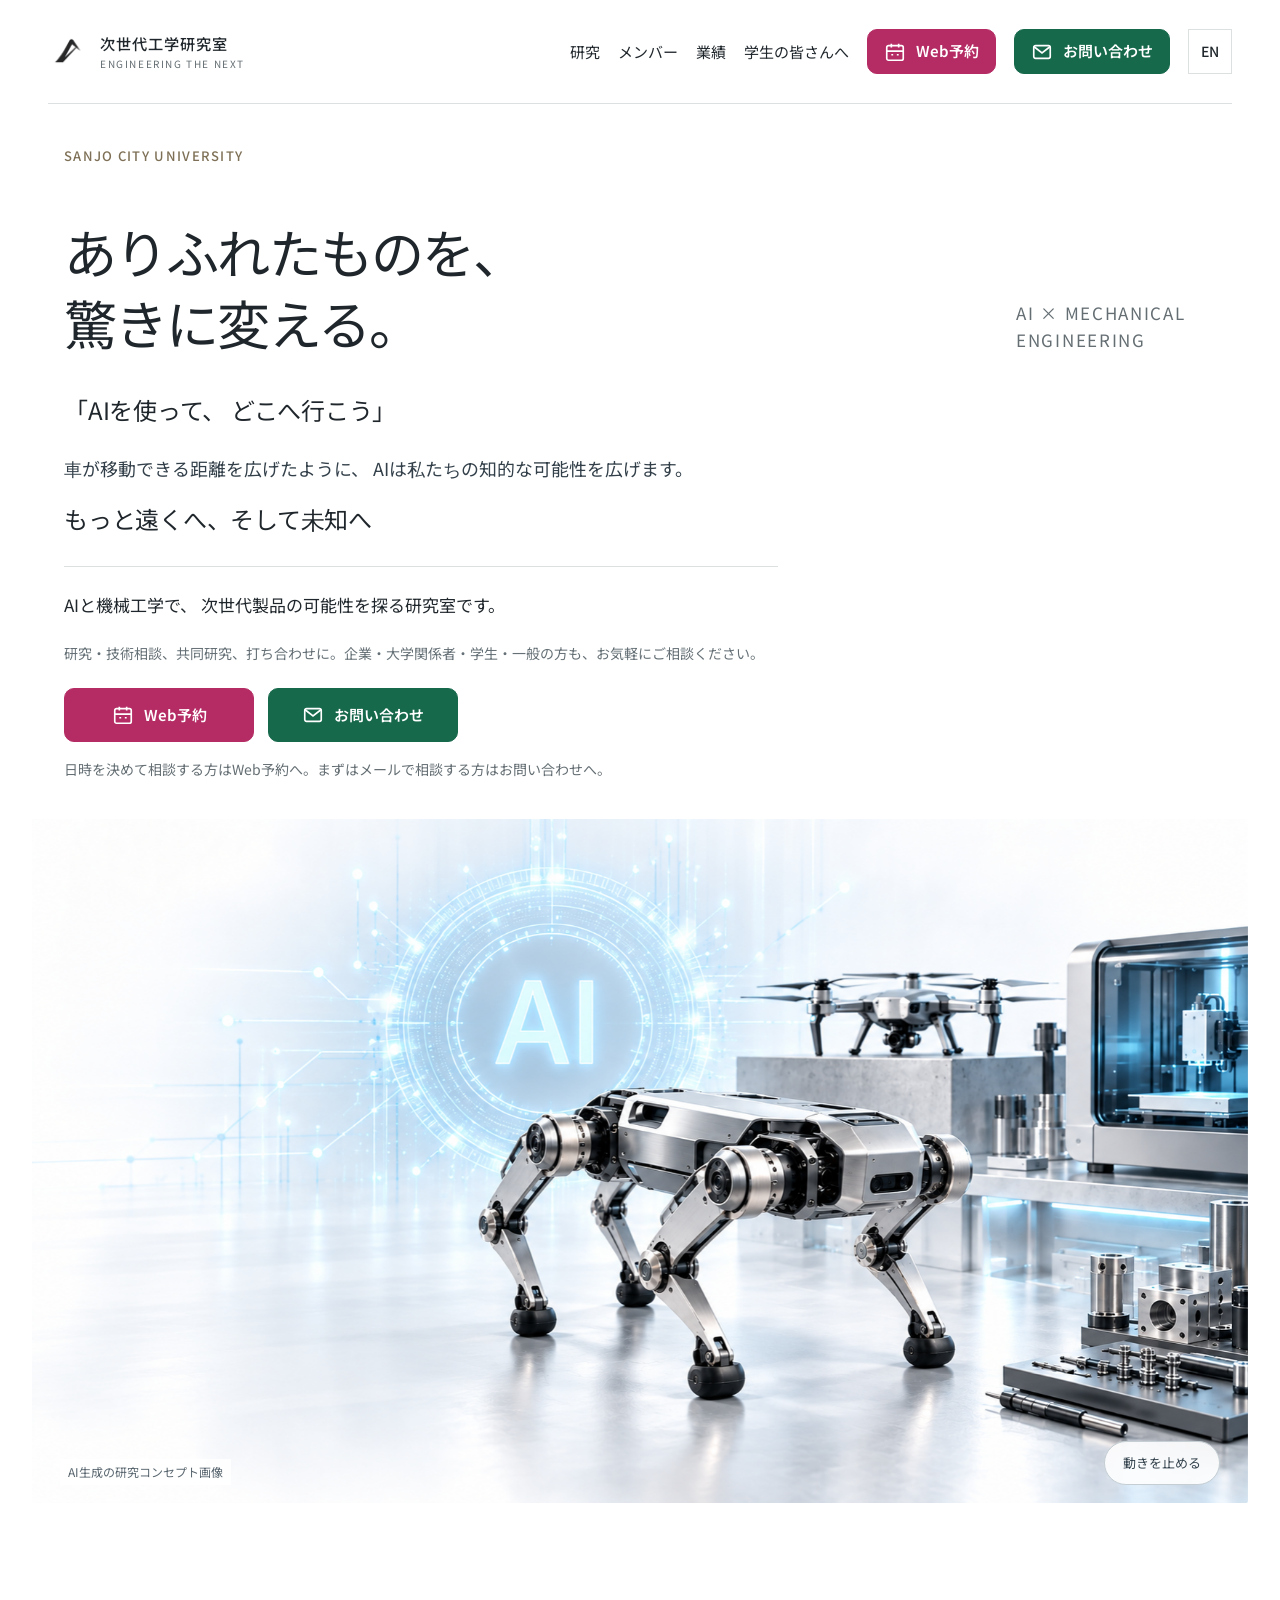
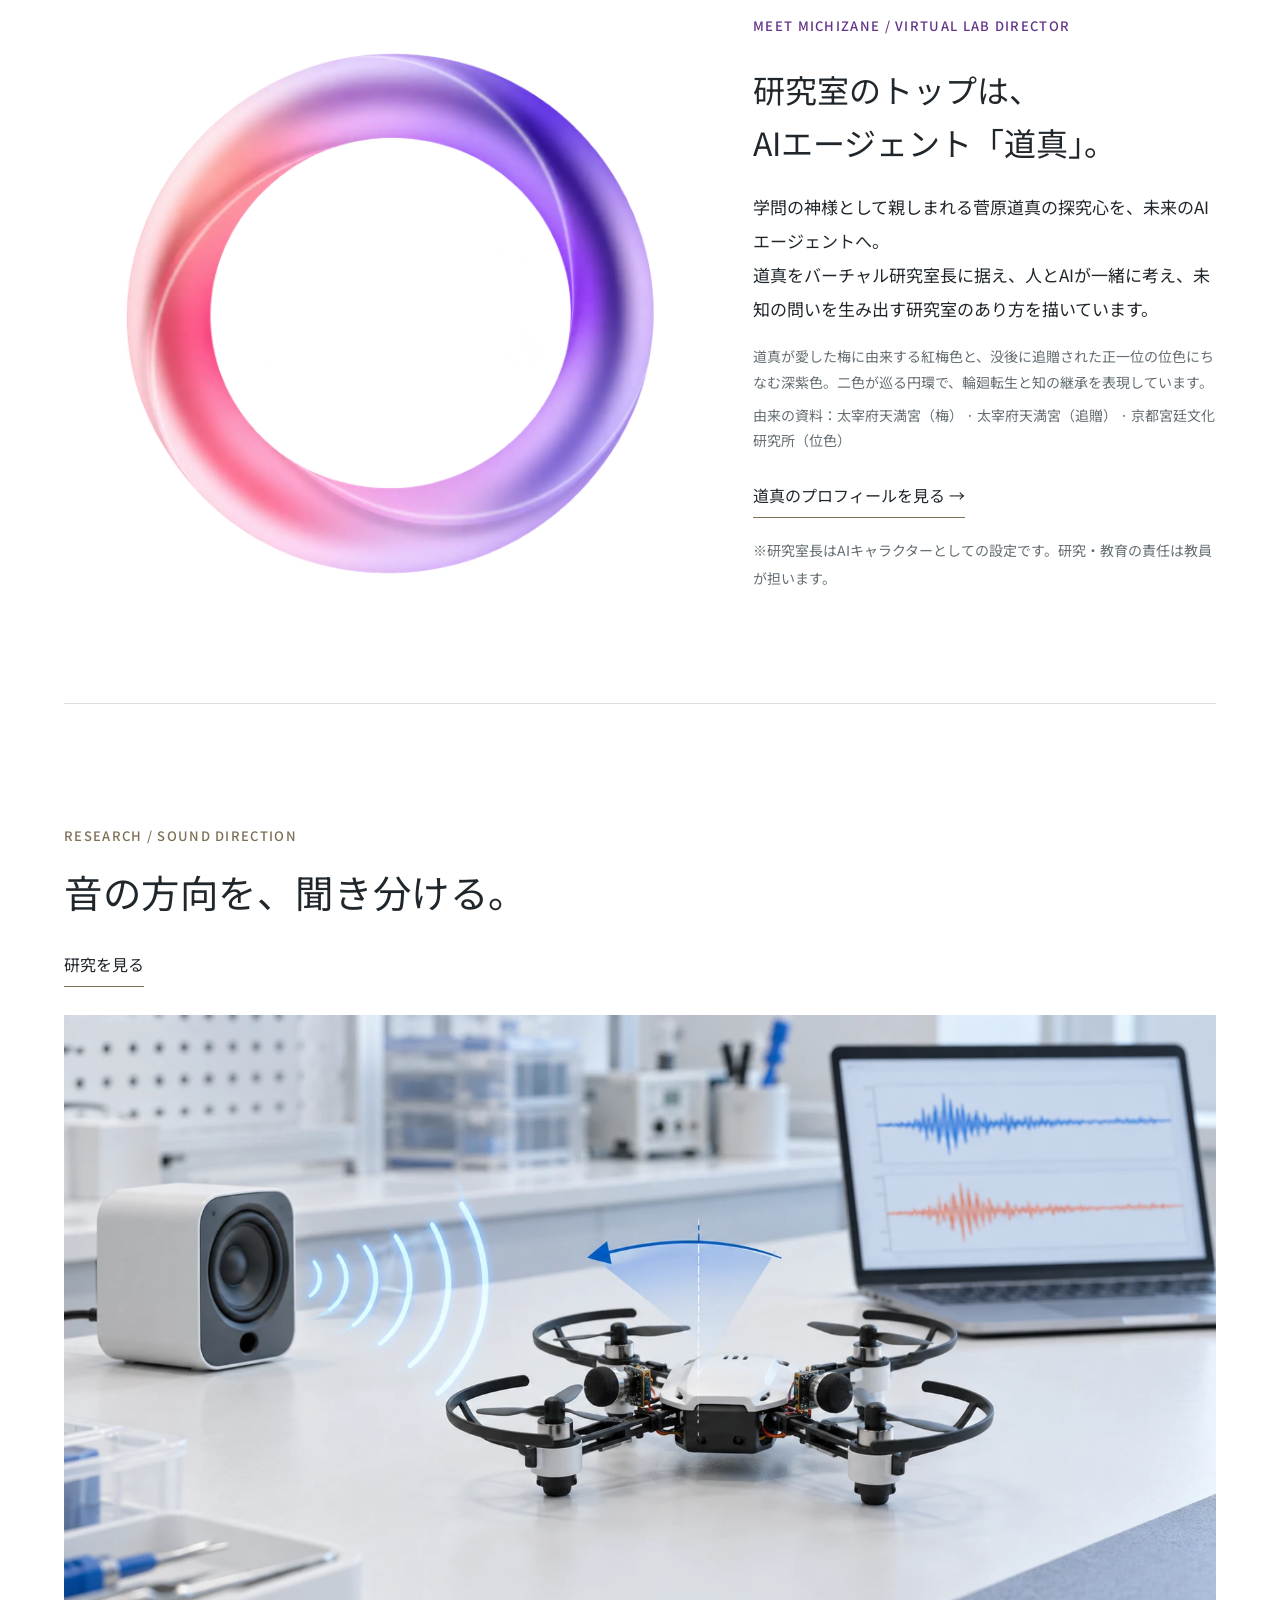
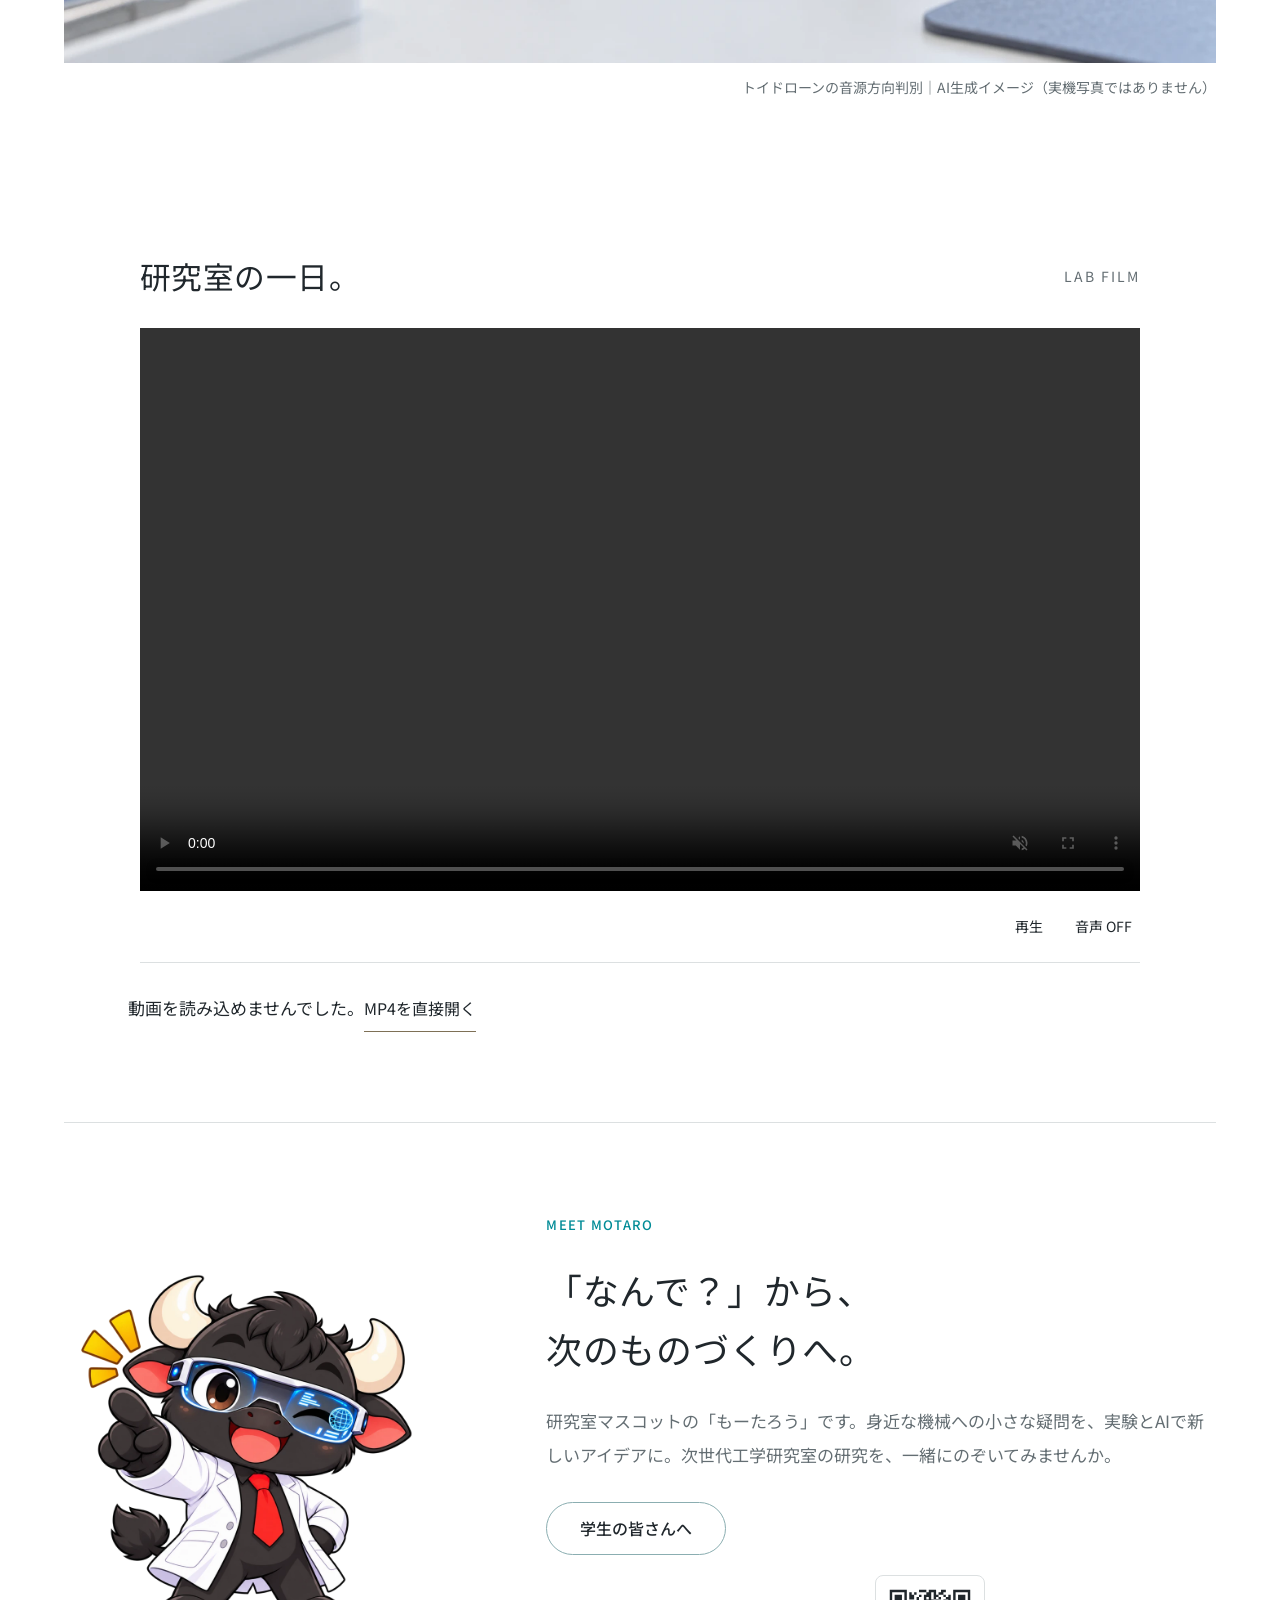
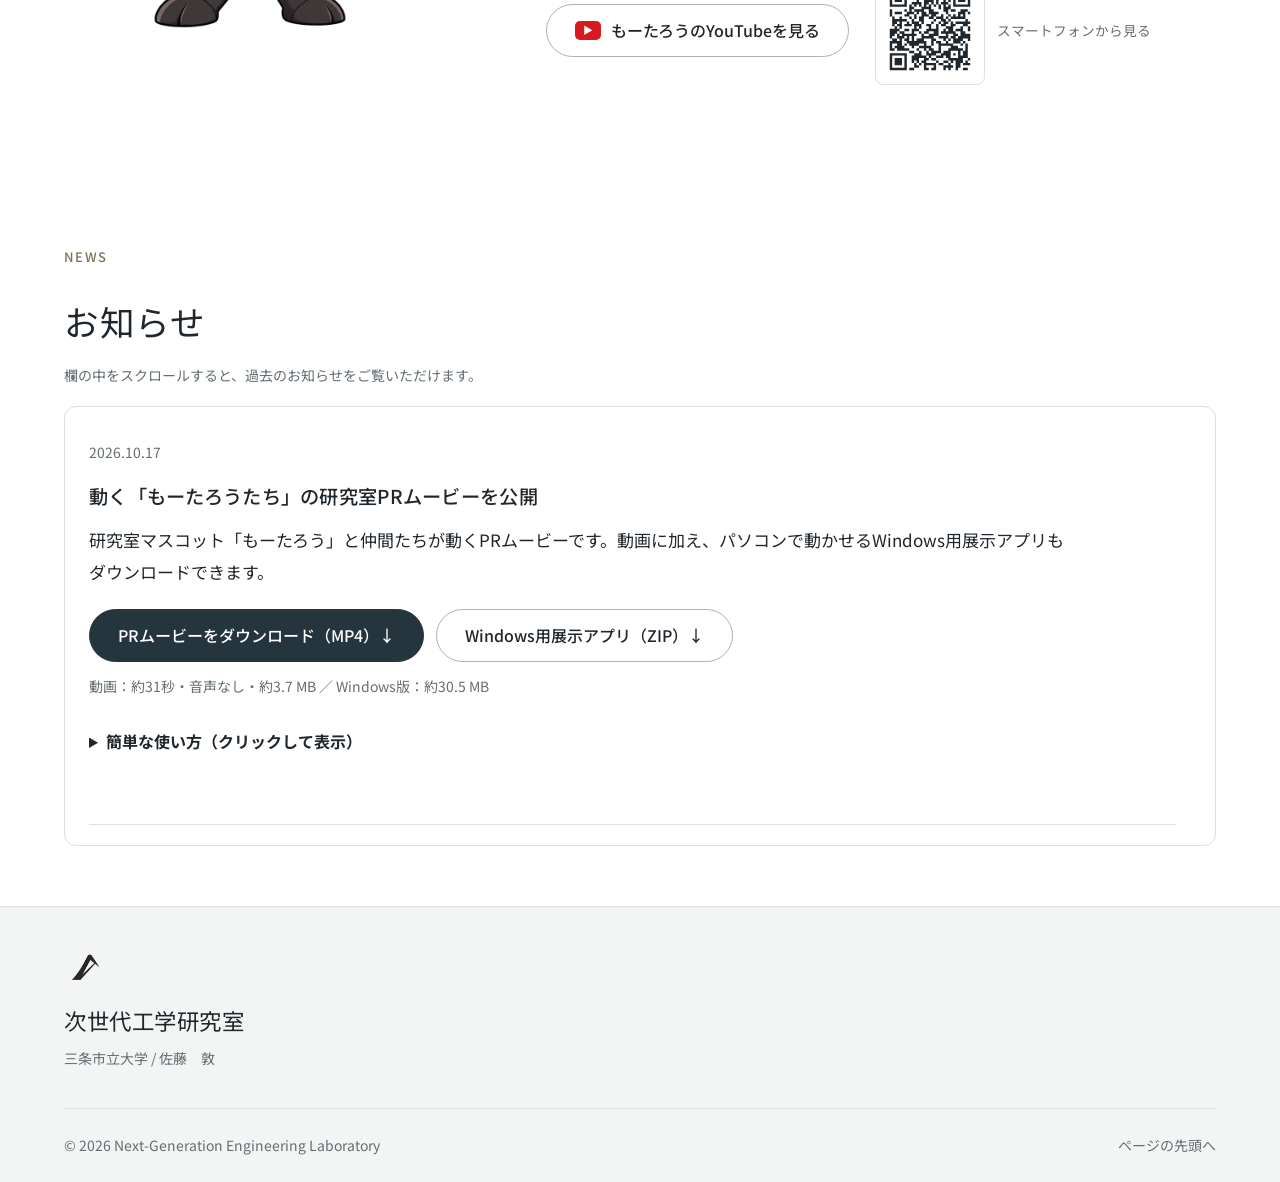
==== commit 59d298df: "Update Michizane ring visual and explain historical design references" ====
--- a/index.html
+++ b/index.html
@@ -60,13 +60,15 @@
 AIは私たちの知的な可能性を広げます。</p><p class="hero-future" data-ja="もっと遠くへ、そして未知へ" data-en="Further, into the unknown.">もっと遠くへ、そして未知へ</p><p class="hero-mission" data-en="We explore the possibilities of next-generation products through AI and mechanical engineering." data-ja="AIと機械工学で、&#10;次世代製品の可能性を探る研究室です。">AIと機械工学で、
 次世代製品の可能性を探る研究室です。</p><p class="consult-note" data-en="For research, technical advice, collaboration or a meeting. Companies, academics, students and the public are welcome." data-ja="研究・技術相談、共同研究、打ち合わせに。企業・大学関係者・学生・一般の方も、お気軽にご相談ください。">研究・技術相談、共同研究、打ち合わせに。企業・大学関係者・学生・一般の方も、お気軽にご相談ください。</p><div class="cta-pair"><a class="button cta cta-booking" data-booking="" href="https://cal.com/佐藤敦-u9lood/reservation"><svg aria-hidden="true" fill="none" stroke="currentColor" stroke-width="1.8" viewBox="0 0 24 24"><rect height="16" rx="2" width="18" x="3" y="5"></rect><path d="M16 3v4M8 3v4M3 11h18M8 15h2M14 15h2"></path></svg><span data-en="Book a meeting" data-ja="Web予約">Web予約</span></a><a class="button cta cta-contact" href="contact.html"><svg aria-hidden="true" fill="none" stroke="currentColor" stroke-width="1.8" viewBox="0 0 24 24"><rect height="14" rx="2" width="18" x="3" y="5"></rect><path d="m3 6 9 7 9-7"></path></svg><span data-en="Contact us" data-ja="お問い合わせ">お問い合わせ</span></a></div><p class="cta-hint" data-en="Choose a time to meet, or contact us by email first." data-ja="日時を決めて相談する方はWeb予約へ。まずはメールで相談する方はお問い合わせへ。">日時を決めて相談する方はWeb予約へ。まずはメールで相談する方はお問い合わせへ。</p></div></div><figure class="hero-visual unified-visual"><img alt="ロボット・ドローン・加工機とAIを描いた研究コンセプト画像" fetchpriority="high" height="941" src="assets/hero-unified-white.png" width="1672"/><figcaption data-en="AI-generated research concept" data-ja="AI生成の研究コンセプト画像">AI生成の研究コンセプト画像</figcaption><button aria-pressed="false" class="image-motion-toggle" data-en="Pause motion" data-ja="動きを止める" type="button">動きを止める</button></figure></section>
 <section class="home-ai-director wrap section" id="ai-director" aria-labelledby="ai-director-home-title">
- <div class="home-ai-director-image reveal"><img src="assets/ai-director-michizane-hd.png" alt="AIエージェント研究室長・道真のビジュアル。白い背景に舞う濃紫色の織物リボン" width="1672" height="941" loading="lazy"/></div>
+ <div class="home-ai-director-image reveal"><img src="assets/michizane-ring-rinne.webp" alt="菅原道真の梅を表す紅梅色と、正一位にちなむ深紫色が巡る3D円環" width="1314" height="1197" loading="lazy"/></div>
  <div class="home-ai-director-copy reveal"><p class="eyebrow">MEET MICHIZANE / VIRTUAL LAB DIRECTOR</p><h2 id="ai-director-home-title" data-ja="研究室のトップは、
 AIエージェント「道真」。" data-en="An AI agent at the heart of our lab: Michizane.">研究室のトップは、
 AIエージェント「道真」。</h2>
  <p data-readable-paragraph="" data-ja="学問の神様として親しまれる菅原道真の探究心を、未来のAIエージェントへ。
 道真をバーチャル研究室長に据え、人とAIが一緒に考え、未知の問いを生み出す研究室のあり方を描いています。" data-en="Inspired by Sugawara no Michizane's spirit of inquiry, our virtual lab director represents a new way of thinking together—people and AI exploring the unknown.">学問の神様として親しまれる菅原道真の探究心を、未来のAIエージェントへ。
 道真をバーチャル研究室長に据え、人とAIが一緒に考え、未知の問いを生み出す研究室のあり方を描いています。</p>
+ <p class="home-ai-director-design" data-readable-paragraph="" style="margin-top:18px;font-size:.91rem;line-height:1.85;color:var(--muted)" data-ja="道真が愛した梅に由来する紅梅色と、没後に追贈された正一位の位色にちなむ深紫色。二色が巡る円環で、輪廻転生と知の継承を表現しています。" data-en="Plum pink honors the blossoms Michizane loved, while deep purple draws on the historic color of the first court rank posthumously awarded to him. The circling colors evoke rebirth and the passing on of knowledge.">道真が愛した梅に由来する紅梅色と、没後に追贈された正一位の位色にちなむ深紫色。二色が巡る円環で、輪廻転生と知の継承を表現しています。</p>
+ <p class="home-ai-director-design-sources" style="font-size:.72rem;line-height:1.75;margin-top:7px;color:var(--muted)"><span data-ja="由来の資料：" data-en="Historical sources: ">由来の資料：</span><a href="https://www.dazaifutenmangu.or.jp/about/tenjinsama-ume" target="_blank" rel="noopener noreferrer">太宰府天満宮（梅）</a> · <a href="https://www.dazaifutenmangu.or.jp/about/goyuisho" target="_blank" rel="noopener noreferrer">太宰府天満宮（追贈）</a> · <a href="https://kyoto-kyuteibunka.or.jp/column/1/" target="_blank" rel="noopener noreferrer">京都宮廷文化研究所（位色）</a></p>
  <a class="text-link" href="members.html#ai-director" data-ja="道真のプロフィールを見る →" data-en="Meet Michizane →">道真のプロフィールを見る →</a>
  <p class="home-ai-director-note" data-ja="※研究室長はAIキャラクターとしての設定です。研究・教育の責任は教員が担います。" data-en="The director is a virtual character; faculty remain responsible for research and education.">※研究室長はAIキャラクターとしての設定です。研究・教育の責任は教員が担います。</p>
  </div></section>
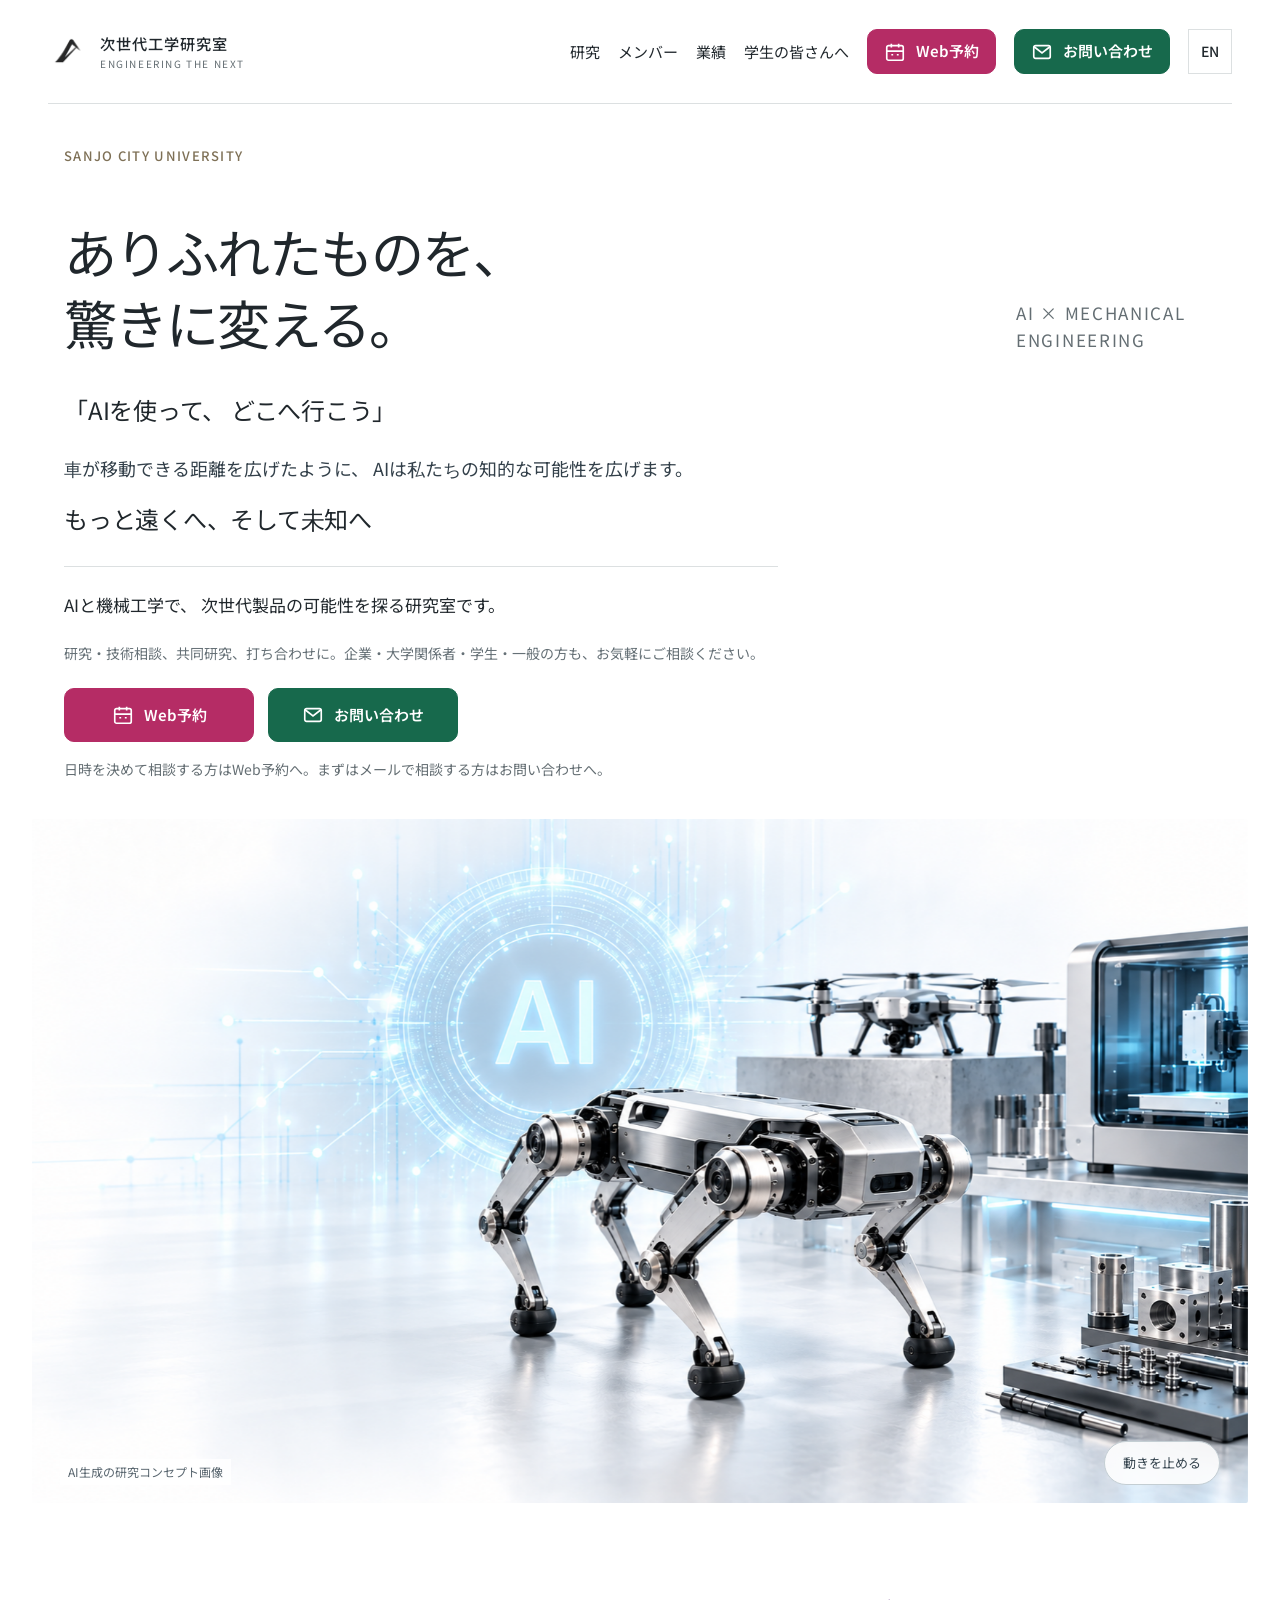
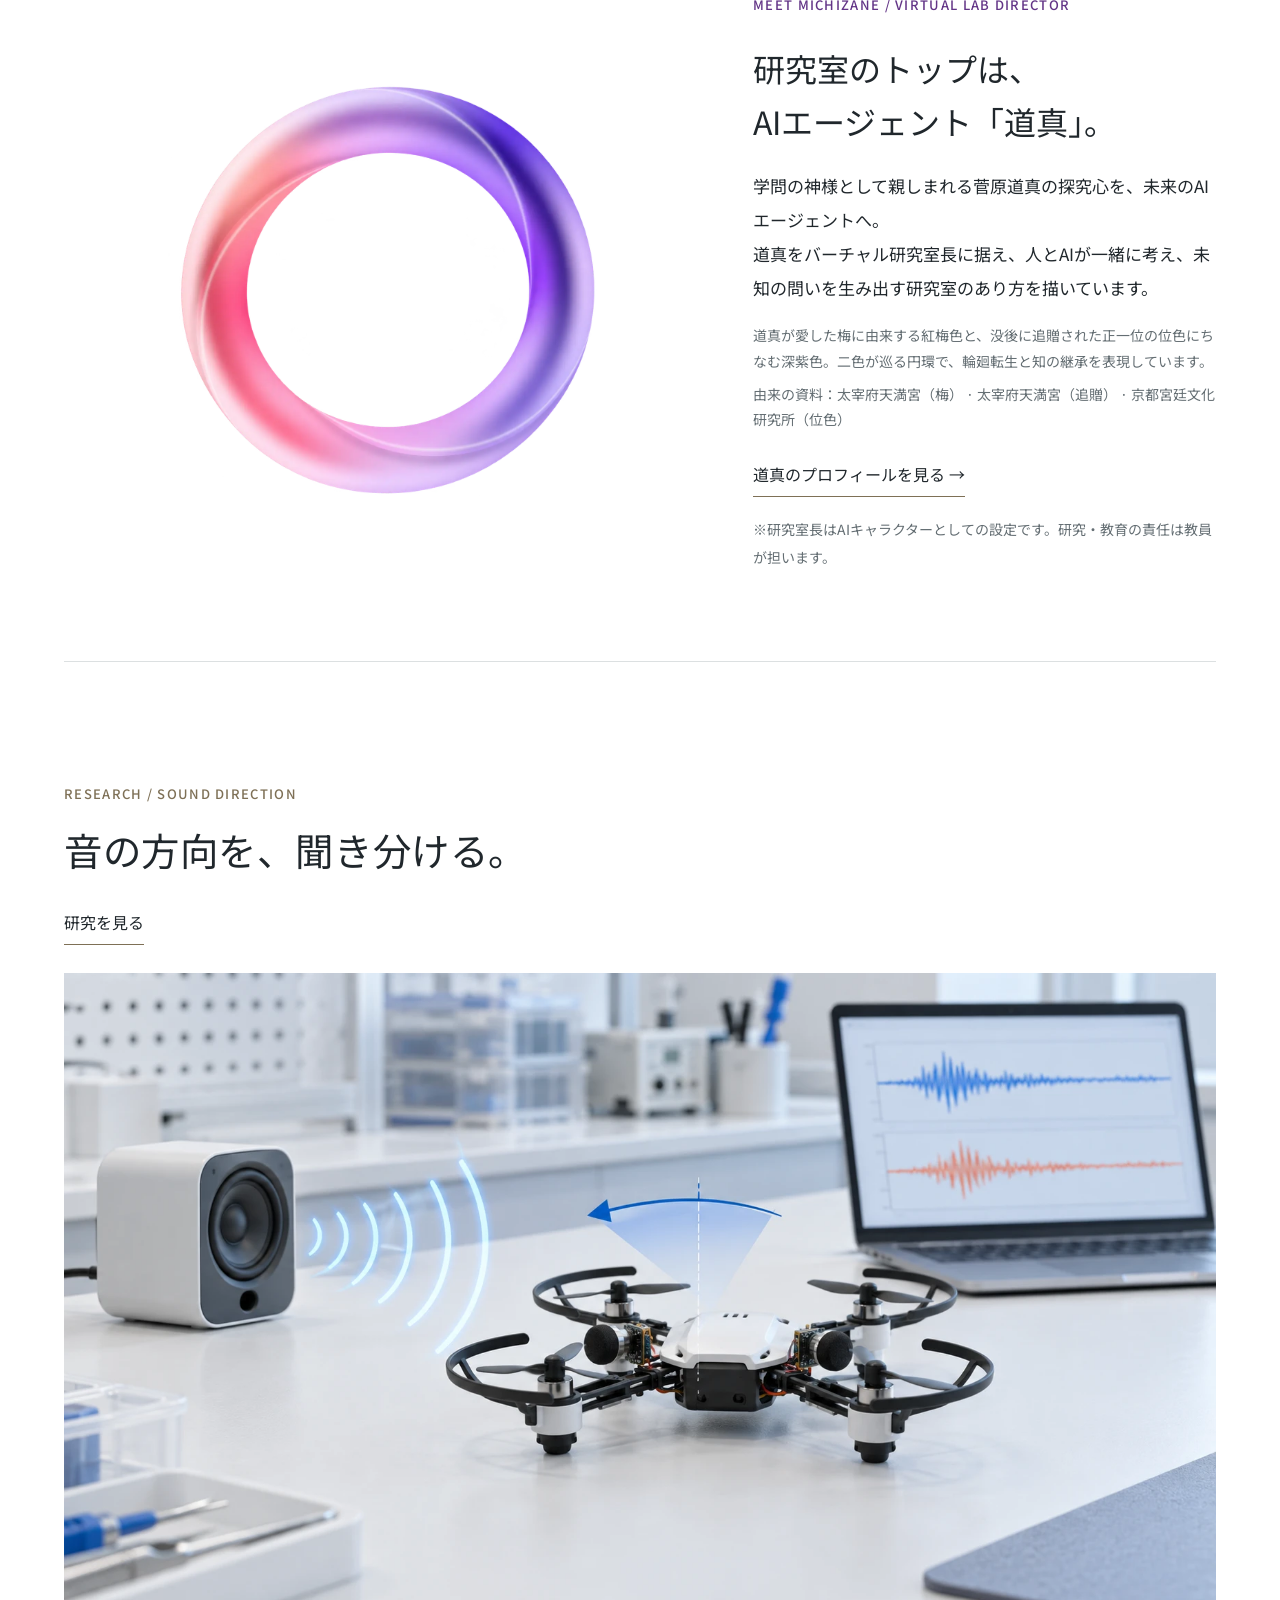
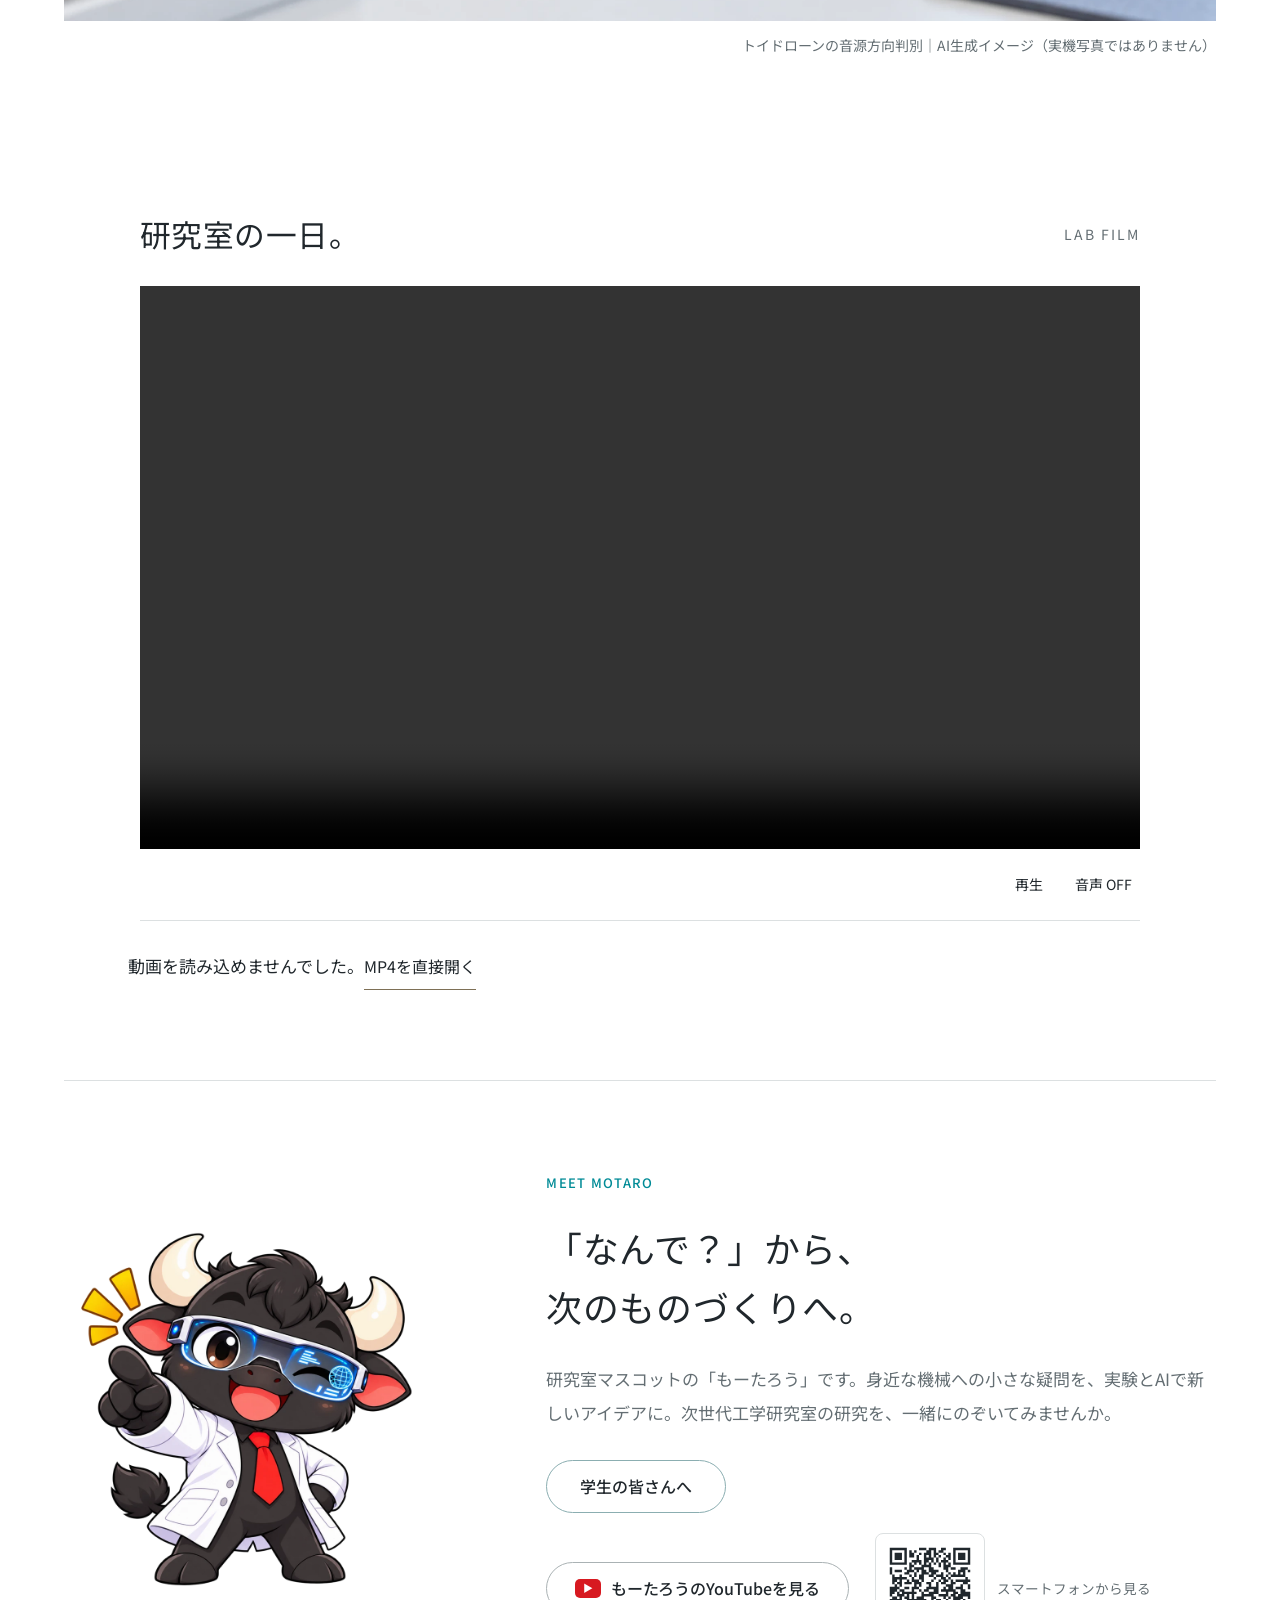
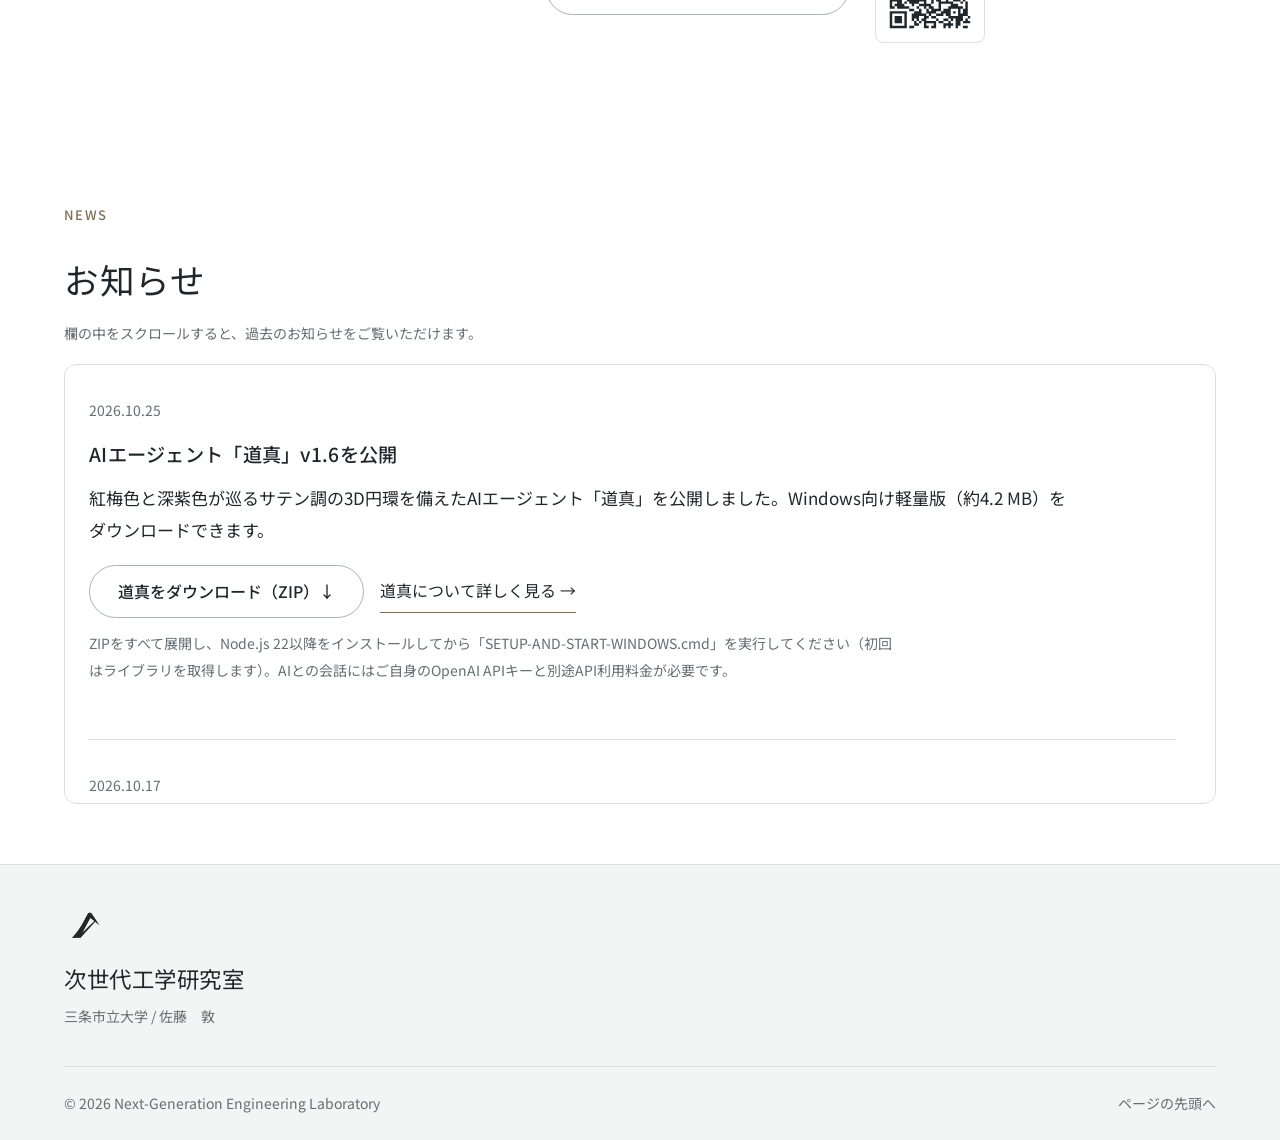
==== commit da93f2a9: "Publish MICHIZANE v1.6 lightweight ZIP download and balance AI agent image sizes" ====
--- a/index.html
+++ b/index.html
@@ -10,14 +10,14 @@
 </style><style id="ai-director-home-styles">
 .home-ai-director{display:grid;grid-template-columns:minmax(0,1.35fr) minmax(0,1fr);gap:clamp(32px,5vw,80px);align-items:center;padding-block:clamp(54px,7vw,100px);border-bottom:1px solid var(--line)}
 .home-ai-director-image{background:transparent;min-width:0;display:flex;align-items:center;justify-content:center;padding:clamp(16px,2vw,32px) 0}
-.home-ai-director-image img{display:block;width:100%;height:auto;max-width:836px}
+.home-ai-director-image img{display:block;width:min(100%,490px);height:auto;max-width:490px;object-fit:contain}
 .home-ai-director-copy .eyebrow{color:#633587}
 .home-ai-director-copy h2{font-size:clamp(2rem,4.1vw,3.8rem);line-height:1.28;letter-spacing:-.055em;margin:12px 0 22px}
 .home-ai-director-copy p:not(.eyebrow){line-height:2}
 .home-ai-director-note{font-size:.78rem;color:var(--muted);margin-top:18px}
 .home-ai-director .text-link{display:inline-block;margin-top:22px}
 .hero-ai-director{color:#4c2370;font-weight:700;font-size:clamp(.92rem,1.7vw,1.15rem);margin:0 0 18px}
-@media(max-width:760px){.home-ai-director{grid-template-columns:1fr}.home-ai-director-image{min-height:175px;order:-1}}
+@media(max-width:760px){.home-ai-director{grid-template-columns:1fr}.home-ai-director-image{min-height:175px;order:-1;padding:4px 0 0}.home-ai-director-image img{width:min(100%,320px);max-width:320px;margin-inline:auto}}
 </style><link rel="stylesheet" href="assets/readability.css?v=20261017-1"/><style id="home-hero-typography">
 /* Homepage hero only: establish a clear type hierarchy without changing images or other pages. */
 .index .photo-hero .hero-title-row{align-items:end;gap:18px 28px;margin:22px 0 32px}
@@ -76,7 +76,17 @@
 <section aria-label="研究室紹介動画" class="film-section secondary-film wrap section" id="in-motion"><div class="section-heading reveal"><h2 data-en="Inside the lab." data-ja="研究室の一日。">研究室の一日。</h2><span class="film-label">LAB FILM</span></div><div class="film-frame"><video aria-label="次世代工学研究室 紹介動画" autoplay="" controls="" id="lab-film" loop="" muted="" playsinline="" preload="metadata" src="assets/video/lab-main.mp4"><a href="assets/video/lab-main.mp4">MP4を開く</a></video></div><div class="film-caption"><span></span><div class="film-actions"><button aria-label="動画を一時停止" id="film-toggle" type="button">一時停止</button><button aria-label="音声をオン" id="film-sound" type="button">音声 OFF</button></div></div><p class="wrap" hidden="" id="film-error">動画を読み込めませんでした。<a class="text-link" href="assets/video/lab-main.mp4">MP4を直接開く</a></p></section><section aria-labelledby="motaro-title" class="home-motaro wrap section"><div class="home-motaro-portrait reveal"><img alt="白衣とAIゴーグルを身に着けた研究室マスコット、もーたろう" height="900" loading="lazy" src="assets/motaro.webp" width="900"/></div><div class="home-motaro-copy reveal"><p class="eyebrow">MEET MOTARO</p><h2 data-en="From “why?”
 to what comes next." data-ja="「なんで？」から、
 次のものづくりへ。" id="motaro-title">「なんで？」から、
-次のものづくりへ。</h2><p class="home-motaro-description" data-en="Meet Motaro, our laboratory mascot. Turn small questions about everyday machines into new ideas through experiments and AI. Come and explore the research at our Next-Generation Engineering Laboratory." data-ja="研究室マスコットの「もーたろう」です。身近な機械への小さな疑問を、実験とAIで新しいアイデアに。次世代工学研究室の研究を、一緒にのぞいてみませんか。">研究室マスコットの「もーたろう」です。身近な機械への小さな疑問を、実験とAIで新しいアイデアに。次世代工学研究室の研究を、一緒にのぞいてみませんか。</p><a class="button outline home-motaro-button" data-en="For students" data-ja="学生の皆さんへ" href="students.html">学生の皆さんへ</a><div class="motaro-youtube-links"><a class="button outline motaro-youtube-button" href="https://www.youtube.com/@%E3%82%82%E3%83%BC%E5%A4%AA%E9%83%8E-v7f" target="_blank" rel="noopener noreferrer" data-ja="もーたろうのYouTubeを見る" data-en="Watch Motaro on YouTube">もーたろうのYouTubeを見る</a><a class="motaro-youtube-qr" href="https://www.youtube.com/@%E3%82%82%E3%83%BC%E5%A4%AA%E9%83%8E-v7f" target="_blank" rel="noopener noreferrer" aria-label="もーたろうのYouTubeチャンネルを開く"><svg xmlns="http://www.w3.org/2000/svg" viewBox="0 0 41 41" width="110" height="110" role="img" aria-label="もーたろうのYouTubeチャンネルのQRコード" focusable="false"><rect width="41" height="41" fill="#fff"/><path fill="#20272c" d="M4 4h7v1h-7zM16 4h3v1h-3zM20 4h3v1h-3zM25 4h2v1h-2zM30 4h7v1h-7zM4 5h1v1h-1zM10 5h1v1h-1zM12 5h1v1h-1zM14 5h1v1h-1zM19 5h2v1h-2zM22 5h1v1h-1zM24 5h2v1h-2zM30 5h1v1h-1zM36 5h1v1h-1zM4 6h1v1h-1zM6 6h3v1h-3zM10 6h1v1h-1zM12 6h2v1h-2zM16 6h1v1h-1zM18 6h3v1h-3zM22 6h2v1h-2zM26 6h1v1h-1zM28 6h1v1h-1zM30 6h1v1h-1zM32 6h3v1h-3zM36 6h1v1h-1zM4 7h1v1h-1zM6 7h3v1h-3zM10 7h1v1h-1zM12 7h2v1h-2zM15 7h1v1h-1zM18 7h1v1h-1zM20 7h1v1h-1zM22 7h1v1h-1zM24 7h1v1h-1zM27 7h2v1h-2zM30 7h1v1h-1zM32 7h3v1h-3zM36 7h1v1h-1zM4 8h1v1h-1zM6 8h3v1h-3zM10 8h1v1h-1zM15 8h1v1h-1zM18 8h4v1h-4zM23 8h1v1h-1zM26 8h1v1h-1zM28 8h1v1h-1zM30 8h1v1h-1zM32 8h3v1h-3zM36 8h1v1h-1zM4 9h1v1h-1zM10 9h1v1h-1zM13 9h4v1h-4zM18 9h2v1h-2zM21 9h1v1h-1zM23 9h1v1h-1zM25 9h3v1h-3zM30 9h1v1h-1zM36 9h1v1h-1zM4 10h7v1h-7zM12 10h1v1h-1zM14 10h1v1h-1zM16 10h1v1h-1zM18 10h1v1h-1zM20 10h1v1h-1zM22 10h1v1h-1zM24 10h1v1h-1zM26 10h1v1h-1zM28 10h1v1h-1zM30 10h7v1h-7zM12 11h2v1h-2zM17 11h4v1h-4zM24 11h1v1h-1zM26 11h3v1h-3zM4 12h1v1h-1zM10 12h1v1h-1zM12 12h1v1h-1zM14 12h4v1h-4zM20 12h2v1h-2zM26 12h2v1h-2zM29 12h2v1h-2zM33 12h3v1h-3zM4 13h1v1h-1zM6 13h3v1h-3zM11 13h3v1h-3zM15 13h1v1h-1zM17 13h2v1h-2zM20 13h4v1h-4zM27 13h1v1h-1zM32 13h3v1h-3zM36 13h1v1h-1zM4 14h1v1h-1zM10 14h2v1h-2zM14 14h1v1h-1zM17 14h3v1h-3zM21 14h2v1h-2zM25 14h1v1h-1zM28 14h1v1h-1zM30 14h1v1h-1zM32 14h1v1h-1zM34 14h1v1h-1zM5 15h1v1h-1zM8 15h1v1h-1zM12 15h1v1h-1zM14 15h1v1h-1zM16 15h2v1h-2zM20 15h2v1h-2zM23 15h3v1h-3zM27 15h1v1h-1zM29 15h6v1h-6zM5 16h6v1h-6zM13 16h1v1h-1zM16 16h2v1h-2zM22 16h1v1h-1zM25 16h2v1h-2zM28 16h1v1h-1zM35 16h1v1h-1zM5 17h2v1h-2zM8 17h1v1h-1zM11 17h1v1h-1zM13 17h3v1h-3zM17 17h1v1h-1zM21 17h1v1h-1zM24 17h1v1h-1zM26 17h2v1h-2zM29 17h1v1h-1zM31 17h6v1h-6zM5 18h1v1h-1zM7 18h2v1h-2zM10 18h3v1h-3zM14 18h3v1h-3zM19 18h2v1h-2zM23 18h1v1h-1zM25 18h2v1h-2zM29 18h2v1h-2zM34 18h2v1h-2zM6 19h1v1h-1zM8 19h1v1h-1zM14 19h1v1h-1zM16 19h1v1h-1zM20 19h1v1h-1zM23 19h1v1h-1zM27 19h3v1h-3zM33 19h1v1h-1zM36 19h1v1h-1zM4 20h4v1h-4zM10 20h2v1h-2zM13 20h3v1h-3zM19 20h5v1h-5zM26 20h1v1h-1zM28 20h2v1h-2zM31 20h3v1h-3zM36 20h1v1h-1zM4 21h3v1h-3zM8 21h2v1h-2zM13 21h1v1h-1zM16 21h1v1h-1zM18 21h2v1h-2zM22 21h2v1h-2zM25 21h6v1h-6zM33 21h2v1h-2zM4 22h2v1h-2zM7 22h1v1h-1zM9 22h6v1h-6zM17 22h1v1h-1zM20 22h4v1h-4zM27 22h1v1h-1zM30 22h2v1h-2zM33 22h4v1h-4zM4 23h1v1h-1zM7 23h3v1h-3zM11 23h1v1h-1zM13 23h1v1h-1zM17 23h5v1h-5zM24 23h4v1h-4zM29 23h2v1h-2zM32 23h5v1h-5zM5 24h2v1h-2zM8 24h1v1h-1zM10 24h2v1h-2zM13 24h1v1h-1zM15 24h3v1h-3zM21 24h2v1h-2zM26 24h1v1h-1zM28 24h1v1h-1zM30 24h4v1h-4zM36 24h1v1h-1zM4 25h5v1h-5zM11 25h8v1h-8zM21 25h1v1h-1zM23 25h2v1h-2zM27 25h1v1h-1zM30 25h3v1h-3zM34 25h1v1h-1zM4 26h1v1h-1zM7 26h2v1h-2zM10 26h1v1h-1zM12 26h4v1h-4zM18 26h1v1h-1zM21 26h1v1h-1zM24 26h6v1h-6zM33 26h1v1h-1zM35 26h1v1h-1zM4 27h1v1h-1zM6 27h4v1h-4zM13 27h1v1h-1zM16 27h5v1h-5zM24 27h1v1h-1zM29 27h3v1h-3zM35 27h1v1h-1zM4 28h2v1h-2zM7 28h5v1h-5zM15 28h1v1h-1zM18 28h1v1h-1zM20 28h2v1h-2zM24 28h1v1h-1zM28 28h6v1h-6zM35 28h1v1h-1zM12 29h2v1h-2zM16 29h1v1h-1zM19 29h1v1h-1zM21 29h4v1h-4zM26 29h3v1h-3zM32 29h1v1h-1zM34 29h2v1h-2zM4 30h7v1h-7zM14 30h3v1h-3zM19 30h4v1h-4zM25 30h4v1h-4zM30 30h1v1h-1zM32 30h1v1h-1zM34 30h2v1h-2zM4 31h1v1h-1zM10 31h1v1h-1zM13 31h6v1h-6zM20 31h1v1h-1zM23 31h3v1h-3zM27 31h2v1h-2zM32 31h4v1h-4zM4 32h1v1h-1zM6 32h3v1h-3zM10 32h1v1h-1zM13 32h3v1h-3zM18 32h2v1h-2zM21 32h2v1h-2zM28 32h6v1h-6zM36 32h1v1h-1zM4 33h1v1h-1zM6 33h3v1h-3zM10 33h1v1h-1zM13 33h1v1h-1zM15 33h1v1h-1zM17 33h2v1h-2zM23 33h1v1h-1zM26 33h2v1h-2zM29 33h1v1h-1zM31 33h3v1h-3zM35 33h1v1h-1zM4 34h1v1h-1zM6 34h3v1h-3zM10 34h1v1h-1zM14 34h1v1h-1zM16 34h1v1h-1zM18 34h5v1h-5zM24 34h2v1h-2zM28 34h1v1h-1zM31 34h2v1h-2zM34 34h3v1h-3zM4 35h1v1h-1zM10 35h1v1h-1zM14 35h2v1h-2zM18 35h1v1h-1zM22 35h1v1h-1zM26 35h4v1h-4zM31 35h2v1h-2zM4 36h7v1h-7zM12 36h2v1h-2zM18 36h2v1h-2zM21 36h2v1h-2zM26 36h1v1h-1zM28 36h1v1h-1zM31 36h1v1h-1zM34 36h2v1h-2z"/></svg><span data-ja="スマートフォンから見る" data-en="Scan with your phone">スマートフォンから見る</span></a></div></div></section><section class="wrap section" id="news" aria-labelledby="news-title"><p class="eyebrow">NEWS</p><h2 id="news-title" data-ja="お知らせ" data-en="News">お知らせ</h2><p id="news-scroll-hint" class="news-scroll-hint" data-ja="欄の中をスクロールすると、過去のお知らせをご覧いただけます。" data-en="Scroll within this area to read earlier announcements.">欄の中をスクロールすると、過去のお知らせをご覧いただけます。</p><div class="news-scroll" role="region" aria-labelledby="news-title" aria-describedby="news-scroll-hint" tabindex="0"><article id="motaro-pr-news" aria-labelledby="motaro-pr-news-title" style="border-top:1px solid var(--line);padding:28px 0;margin-top:28px">
+次のものづくりへ。</h2><p class="home-motaro-description" data-en="Meet Motaro, our laboratory mascot. Turn small questions about everyday machines into new ideas through experiments and AI. Come and explore the research at our Next-Generation Engineering Laboratory." data-ja="研究室マスコットの「もーたろう」です。身近な機械への小さな疑問を、実験とAIで新しいアイデアに。次世代工学研究室の研究を、一緒にのぞいてみませんか。">研究室マスコットの「もーたろう」です。身近な機械への小さな疑問を、実験とAIで新しいアイデアに。次世代工学研究室の研究を、一緒にのぞいてみませんか。</p><a class="button outline home-motaro-button" data-en="For students" data-ja="学生の皆さんへ" href="students.html">学生の皆さんへ</a><div class="motaro-youtube-links"><a class="button outline motaro-youtube-button" href="https://www.youtube.com/@%E3%82%82%E3%83%BC%E5%A4%AA%E9%83%8E-v7f" target="_blank" rel="noopener noreferrer" data-ja="もーたろうのYouTubeを見る" data-en="Watch Motaro on YouTube">もーたろうのYouTubeを見る</a><a class="motaro-youtube-qr" href="https://www.youtube.com/@%E3%82%82%E3%83%BC%E5%A4%AA%E9%83%8E-v7f" target="_blank" rel="noopener noreferrer" aria-label="もーたろうのYouTubeチャンネルを開く"><svg xmlns="http://www.w3.org/2000/svg" viewBox="0 0 41 41" width="110" height="110" role="img" aria-label="もーたろうのYouTubeチャンネルのQRコード" focusable="false"><rect width="41" height="41" fill="#fff"/><path fill="#20272c" d="M4 4h7v1h-7zM16 4h3v1h-3zM20 4h3v1h-3zM25 4h2v1h-2zM30 4h7v1h-7zM4 5h1v1h-1zM10 5h1v1h-1zM12 5h1v1h-1zM14 5h1v1h-1zM19 5h2v1h-2zM22 5h1v1h-1zM24 5h2v1h-2zM30 5h1v1h-1zM36 5h1v1h-1zM4 6h1v1h-1zM6 6h3v1h-3zM10 6h1v1h-1zM12 6h2v1h-2zM16 6h1v1h-1zM18 6h3v1h-3zM22 6h2v1h-2zM26 6h1v1h-1zM28 6h1v1h-1zM30 6h1v1h-1zM32 6h3v1h-3zM36 6h1v1h-1zM4 7h1v1h-1zM6 7h3v1h-3zM10 7h1v1h-1zM12 7h2v1h-2zM15 7h1v1h-1zM18 7h1v1h-1zM20 7h1v1h-1zM22 7h1v1h-1zM24 7h1v1h-1zM27 7h2v1h-2zM30 7h1v1h-1zM32 7h3v1h-3zM36 7h1v1h-1zM4 8h1v1h-1zM6 8h3v1h-3zM10 8h1v1h-1zM15 8h1v1h-1zM18 8h4v1h-4zM23 8h1v1h-1zM26 8h1v1h-1zM28 8h1v1h-1zM30 8h1v1h-1zM32 8h3v1h-3zM36 8h1v1h-1zM4 9h1v1h-1zM10 9h1v1h-1zM13 9h4v1h-4zM18 9h2v1h-2zM21 9h1v1h-1zM23 9h1v1h-1zM25 9h3v1h-3zM30 9h1v1h-1zM36 9h1v1h-1zM4 10h7v1h-7zM12 10h1v1h-1zM14 10h1v1h-1zM16 10h1v1h-1zM18 10h1v1h-1zM20 10h1v1h-1zM22 10h1v1h-1zM24 10h1v1h-1zM26 10h1v1h-1zM28 10h1v1h-1zM30 10h7v1h-7zM12 11h2v1h-2zM17 11h4v1h-4zM24 11h1v1h-1zM26 11h3v1h-3zM4 12h1v1h-1zM10 12h1v1h-1zM12 12h1v1h-1zM14 12h4v1h-4zM20 12h2v1h-2zM26 12h2v1h-2zM29 12h2v1h-2zM33 12h3v1h-3zM4 13h1v1h-1zM6 13h3v1h-3zM11 13h3v1h-3zM15 13h1v1h-1zM17 13h2v1h-2zM20 13h4v1h-4zM27 13h1v1h-1zM32 13h3v1h-3zM36 13h1v1h-1zM4 14h1v1h-1zM10 14h2v1h-2zM14 14h1v1h-1zM17 14h3v1h-3zM21 14h2v1h-2zM25 14h1v1h-1zM28 14h1v1h-1zM30 14h1v1h-1zM32 14h1v1h-1zM34 14h1v1h-1zM5 15h1v1h-1zM8 15h1v1h-1zM12 15h1v1h-1zM14 15h1v1h-1zM16 15h2v1h-2zM20 15h2v1h-2zM23 15h3v1h-3zM27 15h1v1h-1zM29 15h6v1h-6zM5 16h6v1h-6zM13 16h1v1h-1zM16 16h2v1h-2zM22 16h1v1h-1zM25 16h2v1h-2zM28 16h1v1h-1zM35 16h1v1h-1zM5 17h2v1h-2zM8 17h1v1h-1zM11 17h1v1h-1zM13 17h3v1h-3zM17 17h1v1h-1zM21 17h1v1h-1zM24 17h1v1h-1zM26 17h2v1h-2zM29 17h1v1h-1zM31 17h6v1h-6zM5 18h1v1h-1zM7 18h2v1h-2zM10 18h3v1h-3zM14 18h3v1h-3zM19 18h2v1h-2zM23 18h1v1h-1zM25 18h2v1h-2zM29 18h2v1h-2zM34 18h2v1h-2zM6 19h1v1h-1zM8 19h1v1h-1zM14 19h1v1h-1zM16 19h1v1h-1zM20 19h1v1h-1zM23 19h1v1h-1zM27 19h3v1h-3zM33 19h1v1h-1zM36 19h1v1h-1zM4 20h4v1h-4zM10 20h2v1h-2zM13 20h3v1h-3zM19 20h5v1h-5zM26 20h1v1h-1zM28 20h2v1h-2zM31 20h3v1h-3zM36 20h1v1h-1zM4 21h3v1h-3zM8 21h2v1h-2zM13 21h1v1h-1zM16 21h1v1h-1zM18 21h2v1h-2zM22 21h2v1h-2zM25 21h6v1h-6zM33 21h2v1h-2zM4 22h2v1h-2zM7 22h1v1h-1zM9 22h6v1h-6zM17 22h1v1h-1zM20 22h4v1h-4zM27 22h1v1h-1zM30 22h2v1h-2zM33 22h4v1h-4zM4 23h1v1h-1zM7 23h3v1h-3zM11 23h1v1h-1zM13 23h1v1h-1zM17 23h5v1h-5zM24 23h4v1h-4zM29 23h2v1h-2zM32 23h5v1h-5zM5 24h2v1h-2zM8 24h1v1h-1zM10 24h2v1h-2zM13 24h1v1h-1zM15 24h3v1h-3zM21 24h2v1h-2zM26 24h1v1h-1zM28 24h1v1h-1zM30 24h4v1h-4zM36 24h1v1h-1zM4 25h5v1h-5zM11 25h8v1h-8zM21 25h1v1h-1zM23 25h2v1h-2zM27 25h1v1h-1zM30 25h3v1h-3zM34 25h1v1h-1zM4 26h1v1h-1zM7 26h2v1h-2zM10 26h1v1h-1zM12 26h4v1h-4zM18 26h1v1h-1zM21 26h1v1h-1zM24 26h6v1h-6zM33 26h1v1h-1zM35 26h1v1h-1zM4 27h1v1h-1zM6 27h4v1h-4zM13 27h1v1h-1zM16 27h5v1h-5zM24 27h1v1h-1zM29 27h3v1h-3zM35 27h1v1h-1zM4 28h2v1h-2zM7 28h5v1h-5zM15 28h1v1h-1zM18 28h1v1h-1zM20 28h2v1h-2zM24 28h1v1h-1zM28 28h6v1h-6zM35 28h1v1h-1zM12 29h2v1h-2zM16 29h1v1h-1zM19 29h1v1h-1zM21 29h4v1h-4zM26 29h3v1h-3zM32 29h1v1h-1zM34 29h2v1h-2zM4 30h7v1h-7zM14 30h3v1h-3zM19 30h4v1h-4zM25 30h4v1h-4zM30 30h1v1h-1zM32 30h1v1h-1zM34 30h2v1h-2zM4 31h1v1h-1zM10 31h1v1h-1zM13 31h6v1h-6zM20 31h1v1h-1zM23 31h3v1h-3zM27 31h2v1h-2zM32 31h4v1h-4zM4 32h1v1h-1zM6 32h3v1h-3zM10 32h1v1h-1zM13 32h3v1h-3zM18 32h2v1h-2zM21 32h2v1h-2zM28 32h6v1h-6zM36 32h1v1h-1zM4 33h1v1h-1zM6 33h3v1h-3zM10 33h1v1h-1zM13 33h1v1h-1zM15 33h1v1h-1zM17 33h2v1h-2zM23 33h1v1h-1zM26 33h2v1h-2zM29 33h1v1h-1zM31 33h3v1h-3zM35 33h1v1h-1zM4 34h1v1h-1zM6 34h3v1h-3zM10 34h1v1h-1zM14 34h1v1h-1zM16 34h1v1h-1zM18 34h5v1h-5zM24 34h2v1h-2zM28 34h1v1h-1zM31 34h2v1h-2zM34 34h3v1h-3zM4 35h1v1h-1zM10 35h1v1h-1zM14 35h2v1h-2zM18 35h1v1h-1zM22 35h1v1h-1zM26 35h4v1h-4zM31 35h2v1h-2zM4 36h7v1h-7zM12 36h2v1h-2zM18 36h2v1h-2zM21 36h2v1h-2zM26 36h1v1h-1zM28 36h1v1h-1zM31 36h1v1h-1zM34 36h2v1h-2z"/></svg><span data-ja="スマートフォンから見る" data-en="Scan with your phone">スマートフォンから見る</span></a></div></div></section><section class="wrap section" id="news" aria-labelledby="news-title"><p class="eyebrow">NEWS</p><h2 id="news-title" data-ja="お知らせ" data-en="News">お知らせ</h2><p id="news-scroll-hint" class="news-scroll-hint" data-ja="欄の中をスクロールすると、過去のお知らせをご覧いただけます。" data-en="Scroll within this area to read earlier announcements.">欄の中をスクロールすると、過去のお知らせをご覧いただけます。</p><div class="news-scroll" role="region" aria-labelledby="news-title" aria-describedby="news-scroll-hint" tabindex="0"><article id="michizane-agent-download-news" aria-labelledby="michizane-agent-download-title" style="border-top:1px solid var(--line);padding:28px 0;margin-top:0">
+<time datetime="2026-10-25" style="font-size:.8rem;color:var(--muted)">2026.10.25</time>
+<h3 id="michizane-agent-download-title" data-ja="AIエージェント「道真」v1.6を公開" data-en="MICHIZANE AI Agent v1.6 now available" style="margin-top:12px">AIエージェント「道真」v1.6を公開</h3>
+<p data-readable-paragraph="" data-ja="紅梅色と深紫色が巡るサテン調の3D円環を備えたAIエージェント「道真」を公開しました。Windows向け軽量版（約4.2 MB）をダウンロードできます。" data-en="Meet MICHIZANE, our AI agent featuring a satin-finish 3D ring with rotating plum pink and deep purple hues. Download the lightweight Windows package (about 4.2 MB)." style="margin-top:12px;line-height:1.9">紅梅色と深紫色が巡るサテン調の3D円環を備えたAIエージェント「道真」を公開しました。Windows向け軽量版（約4.2 MB）をダウンロードできます。</p>
+<div style="display:flex;flex-wrap:wrap;gap:16px;align-items:center;margin-top:18px">
+<button type="button" id="michizane-zip-download" class="button outline" data-ja="道真をダウンロード（ZIP）↓" data-en="Download MICHIZANE (ZIP) ↓">道真をダウンロード（ZIP）↓</button>
+<a class="text-link" href="members.html#ai-director" data-ja="道真について詳しく見る →" data-en="About MICHIZANE →" style="margin-top:0">道真について詳しく見る →</a>
+</div>
+<p id="michizane-download-status" role="status" aria-live="polite" style="font-size:.85rem;color:var(--muted);margin-top:10px"></p>
+<p data-readable-paragraph="" data-ja="ZIPをすべて展開し、Node.js 22以降をインストールしてから「SETUP-AND-START-WINDOWS.cmd」を実行してください（初回はライブラリを取得します）。AIとの会話にはご自身のOpenAI APIキーと別途API利用料金が必要です。" data-en="Extract the ZIP, install Node.js 22+, then run SETUP-AND-START-WINDOWS.cmd (dependencies are downloaded on first launch). AI conversations require your own OpenAI API key and separately billed API usage." style="font-size:.85rem;color:var(--muted);margin-top:12px;line-height:1.9">ZIPをすべて展開し、Node.js 22以降をインストールしてから「SETUP-AND-START-WINDOWS.cmd」を実行してください（初回はライブラリを取得します）。AIとの会話にはご自身のOpenAI APIキーと別途API利用料金が必要です。</p>
+</article><article id="motaro-pr-news" aria-labelledby="motaro-pr-news-title" style="border-top:1px solid var(--line);padding:28px 0;margin-top:28px">
 <time datetime="2026-10-17" style="font-size:.8rem;color:var(--muted)">2026.10.17</time>
 <h3 id="motaro-pr-news-title" data-ja="動く「もーたろうたち」の研究室PRムービーを公開" data-en="Meet Motaro and friends in our lab PR movie" style="margin-top:12px">動く「もーたろうたち」の研究室PRムービーを公開</h3>
 <p data-ja="研究室マスコット「もーたろう」と仲間たちが動くPRムービーです。動画に加え、パソコンで動かせるWindows用展示アプリもダウンロードできます。" data-en="Watch our lab mascot Motaro and friends in motion. Download the movie or the Windows display app." style="margin-top:12px;line-height:1.9">研究室マスコット「もーたろう」と仲間たちが動くPRムービーです。動画に加え、パソコンで動かせるWindows用展示アプリもダウンロードできます。</p>
@@ -130,4 +140,45 @@
 <li data-ja="APIキーは他者と共有しないでください。AI会話の音声と、カメラ利用時の画像は処理のためOpenAIへ送信されます。詳細は同梱のREADME.mdをご覧ください。" data-en="Keep your API key private. Conversation audio and images captured with the optional camera are sent to OpenAI for processing. See the included README.md for details." style="margin-top:8px">APIキーは他者と共有しないでください。AI会話の音声と、カメラ利用時の画像は処理のためOpenAIへ送信されます。詳細は同梱のREADME.mdをご覧ください。</li>
 <li data-ja="研究用の試作アプリです。配布物の検証記録では、実OpenAI APIとの音声会話・画像解析、Windows実機での動作は未確認です。" data-en="This is a research prototype. The included validation notes do not confirm live OpenAI voice/image calls or operation on a physical Windows PC." style="margin-top:8px">研究用の試作アプリです。配布物の検証記録では、実OpenAI APIとの音声会話・画像解析、Windows実機での動作は未確認です。</li>
 </ul></details></article>
-<article aria-labelledby="website-news-title" style="border-top:1px solid var(--line);padding:28px 0;margin-top:28px"><time datetime="2026-10-12" style="font-size:.8rem;color:var(--muted)">2026.10.12</time><h3 id="website-news-title" style="margin-top:12px" data-ja="研究室HPのファイル一式を公開" data-en="Laboratory website files are now available">研究室HPのファイル一式を公開</h3><p style="margin-top:12px;font-size:.9rem;color:var(--muted)" data-ja="HTML・CSS・画像など、GitHubリポジトリの最新ファイルをダウンロードできます。" data-en="Download the latest HTML, CSS, images and other files from our GitHub repository.">HTML・CSS・画像など、GitHubリポジトリの最新ファイルをダウンロードできます。</p><div style="display:flex;flex-wrap:wrap;gap:16px 28px;margin-top:20px"><a class="text-link" href="https://github.com/quatroimage7-collab/nextgen-lab/archive/refs/heads/main.zip" data-ja="HP一式をダウンロード（ZIP）↓" data-en="Download website files (ZIP) ↓">HP一式をダウンロード（ZIP）↓</a><a class="text-link" href="https://github.com/quatroimage7-collab/nextgen-lab" data-ja="GitHubで見る →" data-en="View on GitHub →">GitHubで見る →</a></div></article><a href="downloads/outlook-ai/" style="display:block;border-top:1px solid var(--line);padding:28px 0;margin-top:28px"><time datetime="2026-10-12" style="font-size:.8rem;color:var(--muted)">2026.10.12</time><h3 style="margin-top:12px" data-ja="Azureによるメール返信下書き作成の導入資料を公開" data-en="Azure-powered email draft setup materials are now available">Azureによるメール返信下書き作成の導入資料を公開</h3><span class="text-link" data-ja="資料・設定ファイルを見る →" data-en="View setup materials →">資料・設定ファイルを見る →</span></a></div></section></main><footer class="site-footer"><div class="wrap"><div class="footer-top"><div><img alt="" class="footer-logo" height="60" src="assets/lab-logo.png" width="76"/><h2 class="" data-en="Next-Generation Engineering Laboratory" data-ja="次世代工学研究室">次世代工学研究室</h2><p class="muted" data-en="Sanjo City University / 佐藤　敦" data-ja="三条市立大学 / 佐藤　敦">三条市立大学 / 佐藤　敦</p></div></div><div class="footer-bottom"><p>© 2026 Next-Generation Engineering Laboratory</p><a href="#main"><span class="" data-en="Back to top" data-ja="ページの先頭へ">ページの先頭へ</span></a></div></div></footer></body></html>+<article aria-labelledby="website-news-title" style="border-top:1px solid var(--line);padding:28px 0;margin-top:28px"><time datetime="2026-10-12" style="font-size:.8rem;color:var(--muted)">2026.10.12</time><h3 id="website-news-title" style="margin-top:12px" data-ja="研究室HPのファイル一式を公開" data-en="Laboratory website files are now available">研究室HPのファイル一式を公開</h3><p style="margin-top:12px;font-size:.9rem;color:var(--muted)" data-ja="HTML・CSS・画像など、GitHubリポジトリの最新ファイルをダウンロードできます。" data-en="Download the latest HTML, CSS, images and other files from our GitHub repository.">HTML・CSS・画像など、GitHubリポジトリの最新ファイルをダウンロードできます。</p><div style="display:flex;flex-wrap:wrap;gap:16px 28px;margin-top:20px"><a class="text-link" href="https://github.com/quatroimage7-collab/nextgen-lab/archive/refs/heads/main.zip" data-ja="HP一式をダウンロード（ZIP）↓" data-en="Download website files (ZIP) ↓">HP一式をダウンロード（ZIP）↓</a><a class="text-link" href="https://github.com/quatroimage7-collab/nextgen-lab" data-ja="GitHubで見る →" data-en="View on GitHub →">GitHubで見る →</a></div></article><a href="downloads/outlook-ai/" style="display:block;border-top:1px solid var(--line);padding:28px 0;margin-top:28px"><time datetime="2026-10-12" style="font-size:.8rem;color:var(--muted)">2026.10.12</time><h3 style="margin-top:12px" data-ja="Azureによるメール返信下書き作成の導入資料を公開" data-en="Azure-powered email draft setup materials are now available">Azureによるメール返信下書き作成の導入資料を公開</h3><span class="text-link" data-ja="資料・設定ファイルを見る →" data-en="View setup materials →">資料・設定ファイルを見る →</span></a></div></section></main><footer class="site-footer"><div class="wrap"><div class="footer-top"><div><img alt="" class="footer-logo" height="60" src="assets/lab-logo.png" width="76"/><h2 class="" data-en="Next-Generation Engineering Laboratory" data-ja="次世代工学研究室">次世代工学研究室</h2><p class="muted" data-en="Sanjo City University / 佐藤　敦" data-ja="三条市立大学 / 佐藤　敦">三条市立大学 / 佐藤　敦</p></div></div><div class="footer-bottom"><p>© 2026 Next-Generation Engineering Laboratory</p><a href="#main"><span class="" data-en="Back to top" data-ja="ページの先頭へ">ページの先頭へ</span></a></div></div></footer><script id="michizane-zip-download-script">
+(function(){
+  "use strict";
+  var downloadButton=document.getElementById("michizane-zip-download");
+  var status=document.getElementById("michizane-download-status");
+  if(!downloadButton||!status)return;
+  downloadButton.addEventListener("click",async function(){
+    var en=document.documentElement.lang==="en";
+    downloadButton.disabled=true;
+    status.textContent=en?"Preparing ZIP download…":"ZIPのダウンロードを準備しています…";
+    try{
+      var files=Array.from({length:10},function(_,index){
+        return "downloads/michizane/parts/part-"+String(index+1).padStart(2,"0")+".txt";
+      });
+      var binaryParts=await Promise.all(files.map(async function(filename){
+        var res=await fetch(new URL(filename,document.baseURI));
+        if(!res.ok)throw new Error("Missing package data: "+filename+" ("+res.status+")");
+        var text=(await res.text()).replace(/\s+/g,"");
+        var decoded=atob(text);
+        return Uint8Array.from(decoded,function(c){return c.charCodeAt(0)});
+      }));
+      var length=binaryParts.reduce(function(total,part){return total+part.length},0);
+      if(length!==4155575)throw new Error("Unexpected package size");
+      var bytes=new Uint8Array(length);
+      var offset=0;
+      binaryParts.forEach(function(part){bytes.set(part,offset);offset+=part.length});
+      var hash=await crypto.subtle.digest("SHA-256",bytes);
+      var digest=Array.from(new Uint8Array(hash),function(b){return b.toString(16).padStart(2,"0")}).join("");
+      if(digest!=="19af4f1837a2720787fed94930e92728ed6cd59645be341cbaa8fb6f116cb386")throw new Error("Integrity check failed");
+      var url=URL.createObjectURL(new Blob([bytes],{type:"application/zip"}));
+      var a=document.createElement("a");
+      a.href=url;a.download="MICHIZANE-Satin-Agent-v1.6-web-download.zip";
+      document.body.appendChild(a);a.click();a.remove();
+      setTimeout(function(){URL.revokeObjectURL(url)},60000);
+      status.textContent=en?"The ZIP download has started.":"ZIPのダウンロードを開始しました。";
+    }catch(err){
+      console.error("MICHIZANE ZIP download failed:",err);
+      status.textContent=en?"Download failed. Please check your connection and try again.":"ダウンロードできませんでした。通信環境を確認して再度お試しください。";
+    }finally{downloadButton.disabled=false}
+  });
+})();
+</script></body></html>
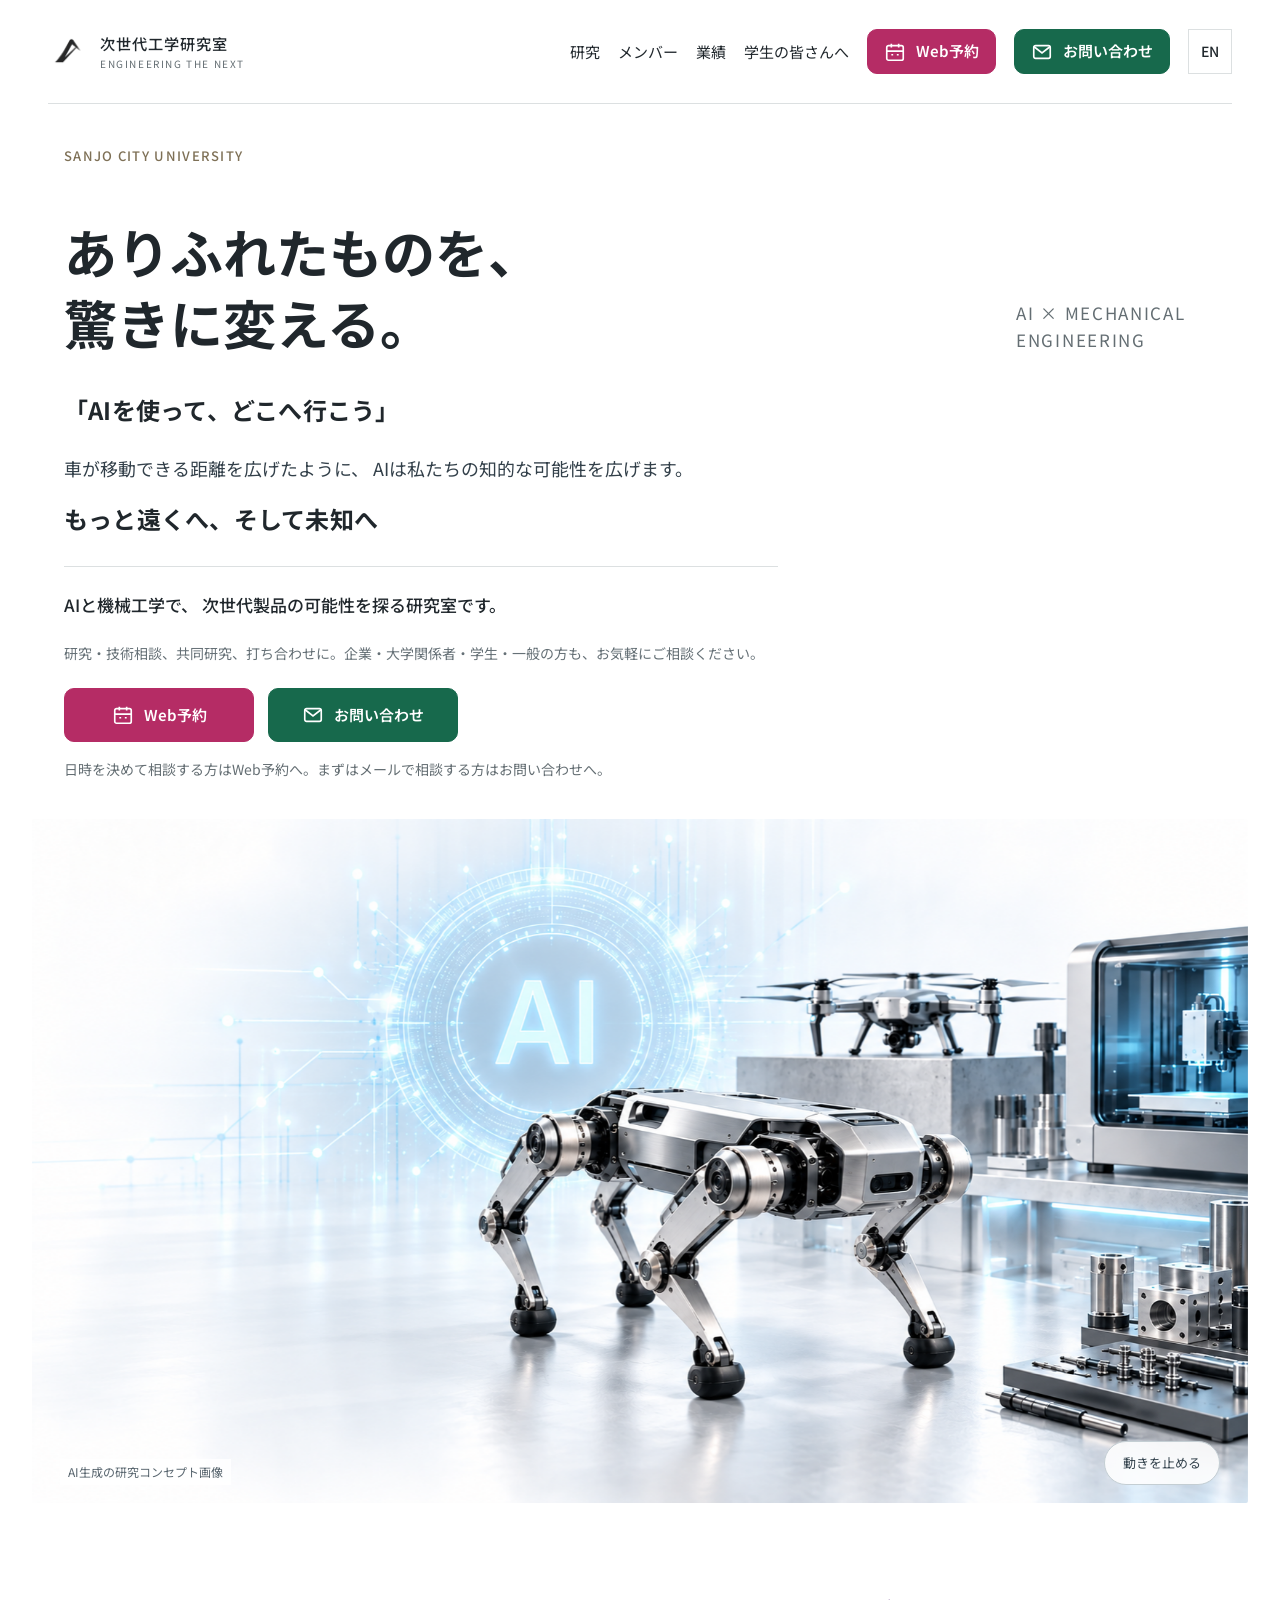
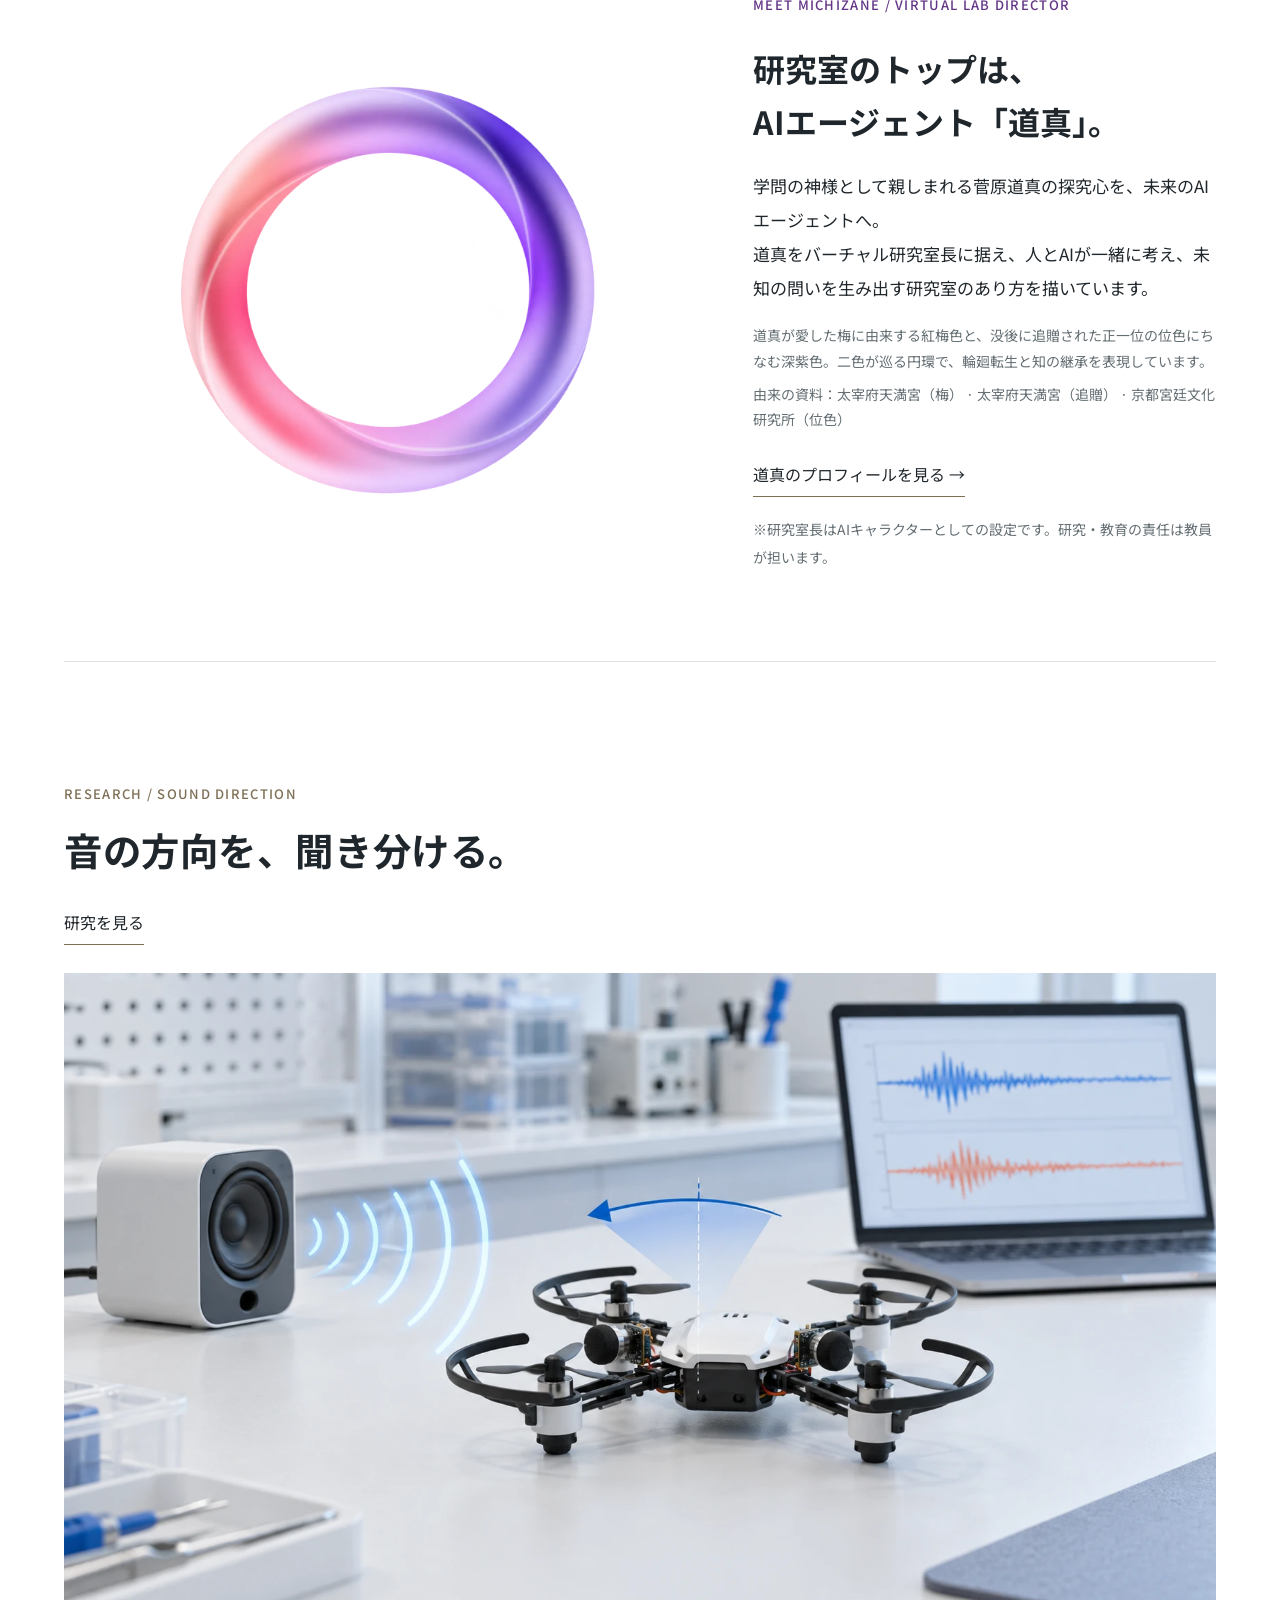
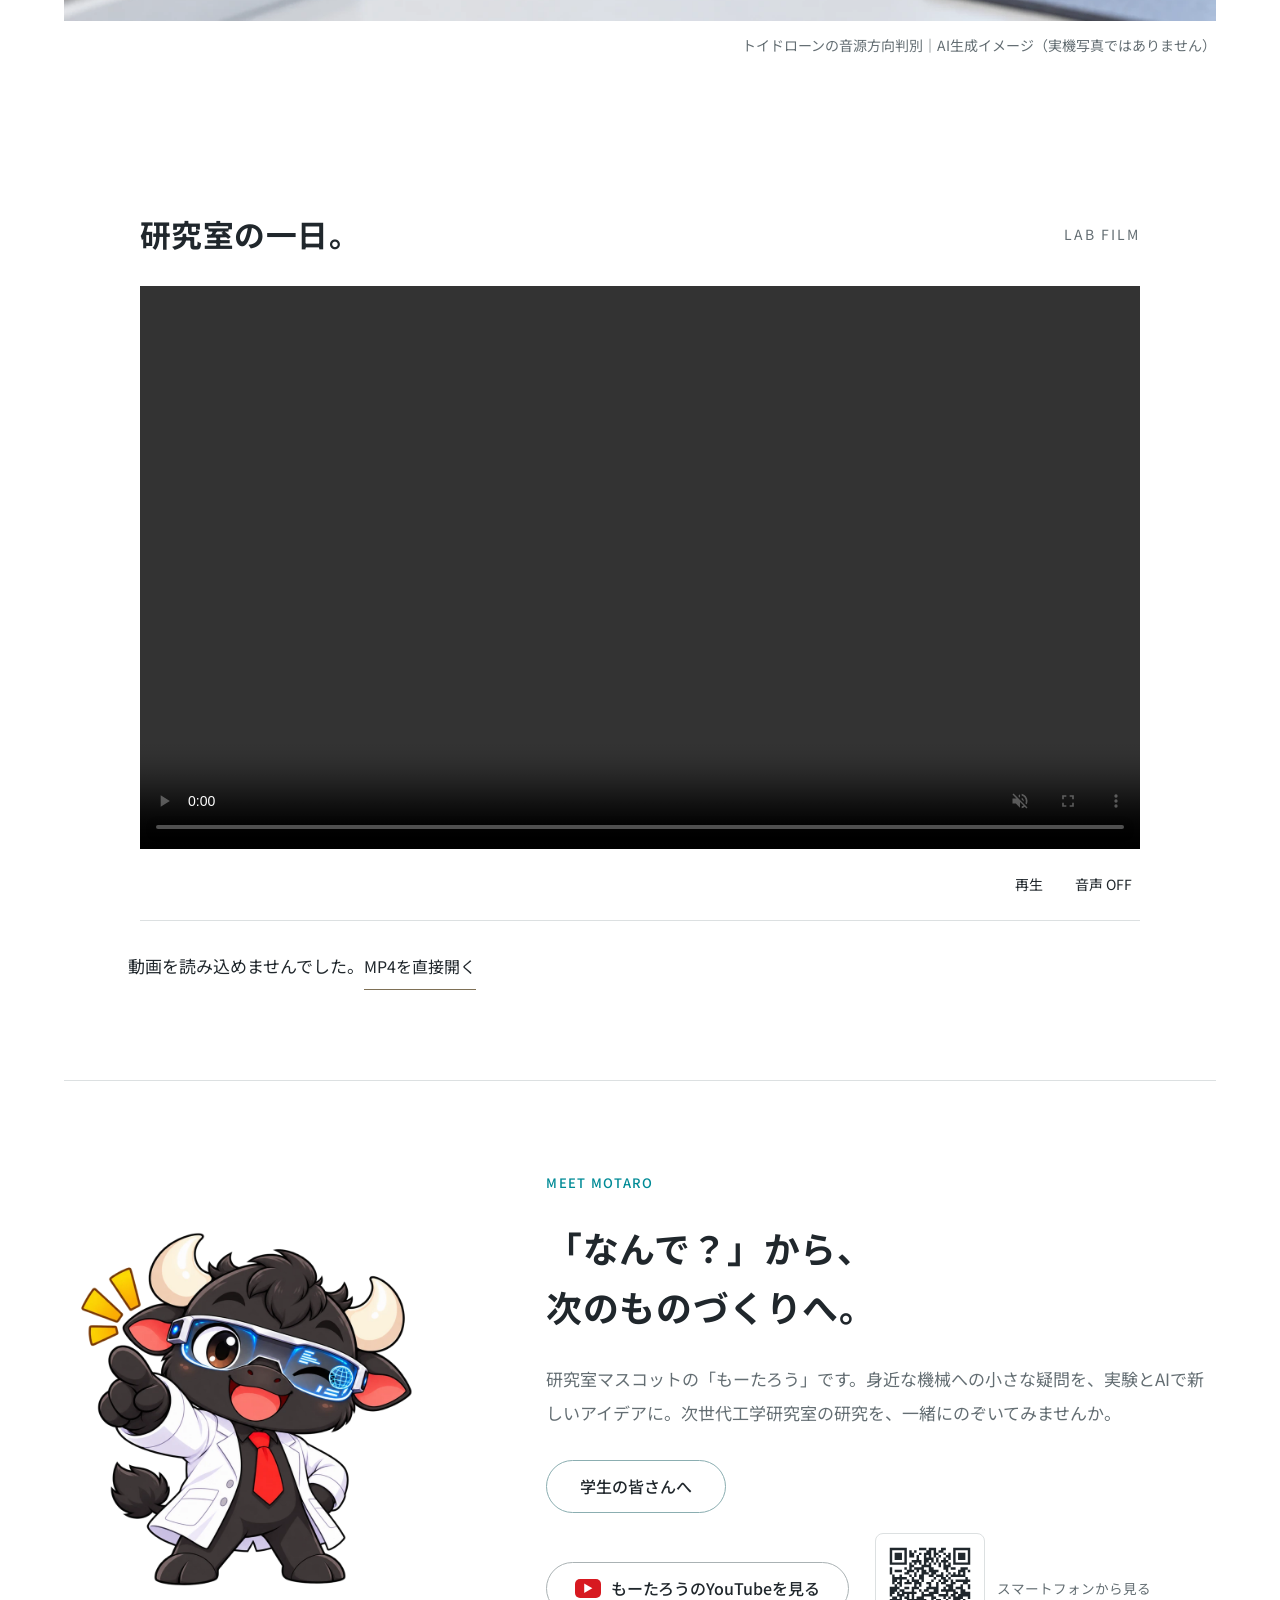
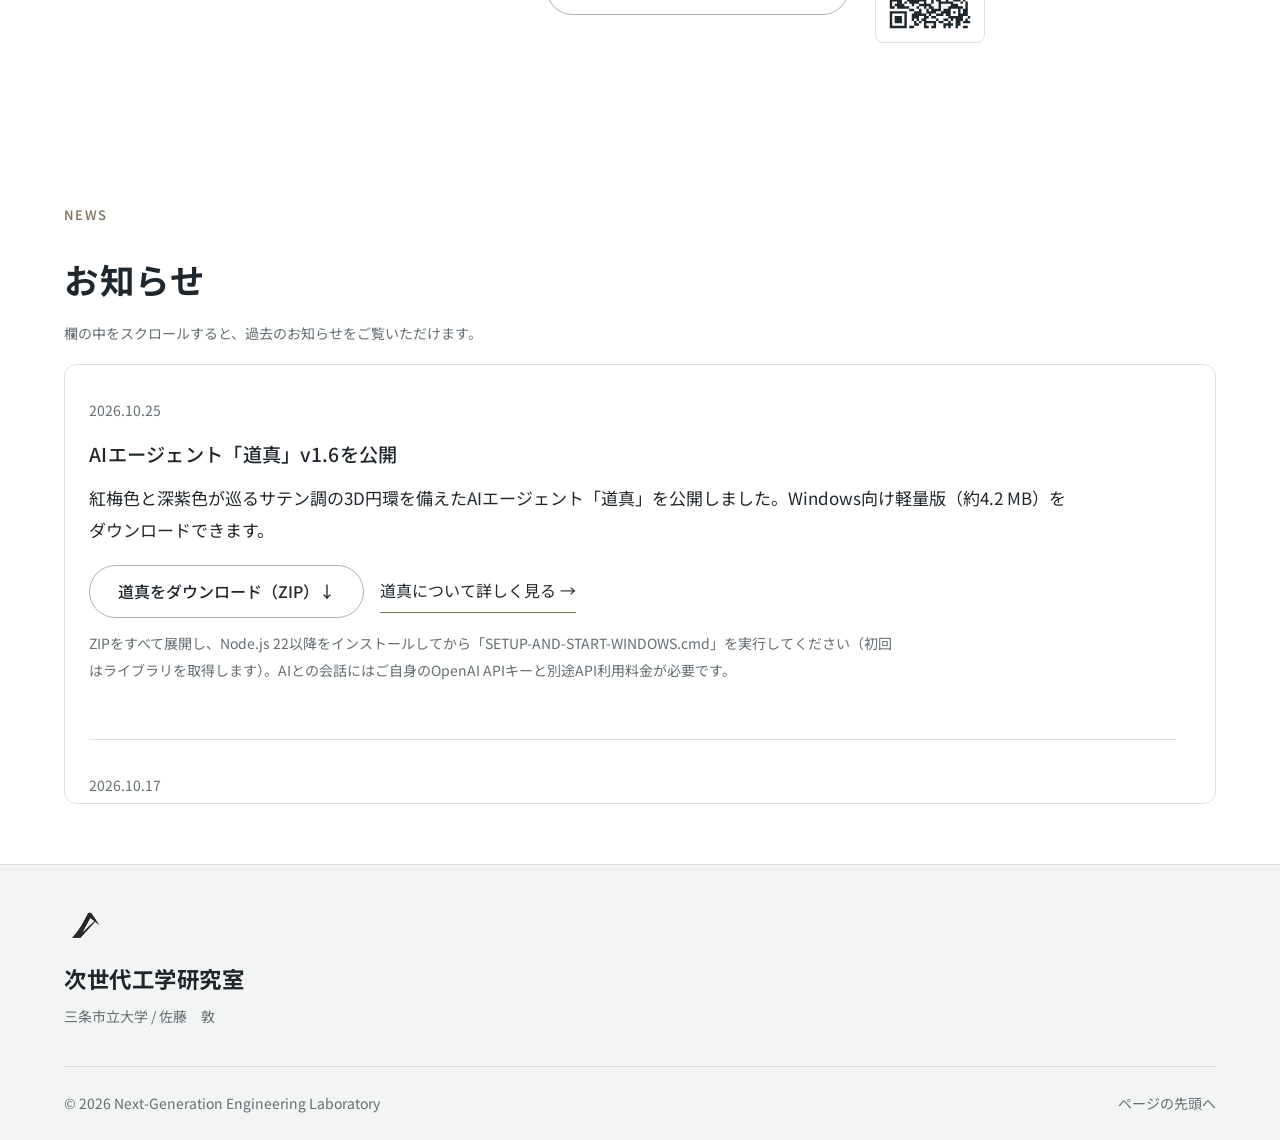
==== commit 0e35bc9f: "Unify Japanese typography with Noto Sans JP and reduce font loading Remove legacy partial Thin font " ====
--- a/index.html
+++ b/index.html
@@ -1,5 +1,5 @@
 <!DOCTYPE html>
-<html lang="ja"><head><meta charset="utf-8"/><meta content="width=device-width,initial-scale=1" name="viewport"/><meta content="light" name="color-scheme"/><title>次世代工学研究室｜AIエージェント研究室長「道真」と研究する未来｜三条市立大学</title><meta name="description" content="AIエージェント研究室長「道真」が研究室の顔。三条市立大学 次世代工学研究室では、人とAIが協働し、ロボット・ドローン・レーザ加工などの研究に取り組みます。"/><link href="assets/lab-logo.png" rel="icon" type="image/png"/><link as="font" crossorigin="" href="assets/fonts/noto-sans-jp-full.woff" rel="preload" type="font/woff"/><link href="assets/style.css?v=20261008-3" rel="stylesheet"/><script defer="" src="assets/config.js?v=20261008-3"></script><script defer="" src="assets/site.js?v=20261008-3"></script><link rel="stylesheet" href="assets/actions.css?v=20261008-3"/><link rel="canonical" href="https://quatroimage7-collab.github.io/nextgen-lab/"/><style id="news-scroll-styles">
+<html lang="ja"><head><meta charset="utf-8"/><meta content="width=device-width,initial-scale=1" name="viewport"/><meta content="light" name="color-scheme"/><title>次世代工学研究室｜AIエージェント研究室長「道真」と研究する未来｜三条市立大学</title><meta name="description" content="AIエージェント研究室長「道真」が研究室の顔。三条市立大学 次世代工学研究室では、人とAIが協働し、ロボット・ドローン・レーザ加工などの研究に取り組みます。"/><link rel="stylesheet" href="assets/fonts/typography.css?v=20261031-1"/><link href="assets/lab-logo.png" rel="icon" type="image/png"/><link href="assets/style.css?v=20261031-1" rel="stylesheet"/><script defer="" src="assets/config.js?v=20261008-3"></script><script defer="" src="assets/site.js?v=20261008-3"></script><link rel="stylesheet" href="assets/actions.css?v=20261008-3"/><link rel="canonical" href="https://quatroimage7-collab.github.io/nextgen-lab/"/><style id="news-scroll-styles">
 #news{padding-block:60px}
 .news-scroll-hint{font-size:.8rem;color:var(--muted);margin:12px 0 18px}
 .news-scroll{max-height:clamp(280px,52vh,440px);overflow-y:scroll;overflow-x:hidden;scrollbar-gutter:stable;border:1px solid var(--line);border-radius:12px;padding:0 24px 16px;overflow-wrap:anywhere}
@@ -18,36 +18,7 @@
 .home-ai-director .text-link{display:inline-block;margin-top:22px}
 .hero-ai-director{color:#4c2370;font-weight:700;font-size:clamp(.92rem,1.7vw,1.15rem);margin:0 0 18px}
 @media(max-width:760px){.home-ai-director{grid-template-columns:1fr}.home-ai-director-image{min-height:175px;order:-1;padding:4px 0 0}.home-ai-director-image img{width:min(100%,320px);max-width:320px;margin-inline:auto}}
-</style><link rel="stylesheet" href="assets/readability.css?v=20261017-1"/><style id="home-hero-typography">
-/* Homepage hero only: establish a clear type hierarchy without changing images or other pages. */
-.index .photo-hero .hero-title-row{align-items:end;gap:18px 28px;margin:22px 0 32px}
-.index .photo-hero #hero-title{font-family:"NGE Sans","Hiragino Kaku Gothic ProN","Yu Gothic",sans-serif;font-size:clamp(2.15rem,4.15vw,4.35rem);font-weight:600;line-height:1.34;letter-spacing:-.035em}
-.index .photo-hero #hero-title>span:last-child{margin-left:0}
-.index .photo-hero .hero-side{padding-bottom:4px}
-.index .photo-hero .hero-side p{font-size:.78rem;line-height:1.6;letter-spacing:.1em}
-.index .photo-hero .hero-consult{max-width:860px;margin-bottom:36px}
-.index .photo-hero .hero-consult .hero-question{font-family:"NGE Sans","Hiragino Kaku Gothic ProN","Yu Gothic",sans-serif;font-size:clamp(1.1875rem,1.9vw,1.5rem);font-weight:650;line-height:1.75;letter-spacing:-.01em;color:#20272c;margin:0 0 20px;white-space:normal;overflow-wrap:anywhere}
-.index .photo-hero .hero-consult .hero-explanation{font-family:"NGE Sans","Hiragino Kaku Gothic ProN","Yu Gothic",sans-serif;font-size:clamp(1.0625rem,1.4vw,1.1875rem);font-weight:400;line-height:1.95;color:#33404a;max-width:45em;margin:0;white-space:normal}
-.index .photo-hero .hero-consult .hero-future{font-family:"NGE Sans","Hiragino Kaku Gothic ProN","Yu Gothic",sans-serif;font-size:clamp(1.1875rem,1.9vw,1.5rem);font-weight:650;line-height:1.75;letter-spacing:-.01em;margin:12px 0 0;color:#20272c}
-.index .photo-hero .hero-consult .hero-mission{font-family:"NGE Sans","Hiragino Kaku Gothic ProN","Yu Gothic",sans-serif;font-size:clamp(1.0625rem,1.3vw,1.1875rem);font-weight:500;line-height:1.9;max-width:42em;margin:26px 0 0;padding-top:22px;border-top:1px solid #dce0e1;white-space:normal}
-.index .photo-hero .hero-consult .consult-note{margin-top:18px;max-width:50em;line-height:1.9;color:#657076}
-.index .photo-hero .hero-consult .cta-pair{margin-top:22px}
-.index .photo-hero .hero-consult .cta-hint{max-width:55em}
-@media(max-width:700px){
-  .index .photo-hero .hero-title-row{margin:20px 0 30px;gap:12px}
-  .index .photo-hero #hero-title{font-size:clamp(1.75rem,6.8vw,2.35rem);line-height:1.42;letter-spacing:-.035em}
-  .index .photo-hero .hero-side p{font-size:.75rem;letter-spacing:.06em}
-  .index .photo-hero .hero-consult{margin-bottom:28px}
-  .index .photo-hero .hero-consult .hero-question{font-size:1.1875rem;line-height:1.75;letter-spacing:-.01em;white-space:pre-line;margin-bottom:18px}
-  .index .photo-hero .hero-consult .hero-explanation{font-size:1rem;line-height:1.9;white-space:pre-line}
-  .index .photo-hero .hero-consult .hero-future{font-size:1.1875rem;line-height:1.75;margin-top:14px}
-  .index .photo-hero .hero-consult .hero-mission{font-size:1rem;line-height:1.9;white-space:pre-line;margin-top:24px;padding-top:18px}
-  .index .photo-hero .hero-consult .consult-note{margin-top:16px}
-}
-@media(max-width:360px){
-  .index .photo-hero #hero-title{font-size:1.72rem}
-}
-</style><style id="motaro-youtube-styles">
+</style><link rel="stylesheet" href="assets/readability.css?v=20261031-1"/><style id="motaro-youtube-styles">
 .motaro-youtube-links{display:flex;flex-wrap:wrap;align-items:center;gap:18px 26px;margin-top:20px}
 .home-motaro .motaro-youtube-button{margin-top:0;min-width:244px;gap:10px}
 .motaro-youtube-button::before{content:"▶";display:inline-flex;align-items:center;justify-content:center;width:26px;height:19px;background:#d71920;border-radius:5px;color:#fff;font-size:10px;line-height:1;letter-spacing:0;flex:none}
@@ -55,8 +26,7 @@
 .motaro-youtube-qr svg{display:block;width:110px;height:110px;background:#fff;padding:4px;border:1px solid var(--line);border-radius:8px;flex:none}
 .motaro-youtube-qr:hover{color:var(--ink)}
 @media(max-width:700px){.motaro-youtube-links{margin-top:16px}.motaro-youtube-qr{display:none}.home-motaro .motaro-youtube-button{min-width:220px}}
-</style></head><body class="index"><a class="skip-link" href="#main"><span class="" data-en="Skip to content" data-ja="本文へ移動">本文へ移動</span></a><div aria-hidden="true" class="reading-progress"></div><header class="site-header"><a class="brand" href="index.html"><img alt="" class="brand-logo" height="46" src="assets/lab-logo.png" width="56"/><span class="brand-name"><span class="" data-en="Next-Generation Engineering" data-ja="次世代工学研究室">次世代工学研究室</span><small>ENGINEERING THE NEXT</small></span></a><div class="header-controls"><button aria-label="Switch language to English" class="lang-button" type="button">EN</button><button aria-controls="site-nav" aria-expanded="false" class="menu-button" type="button"><span class="" data-en="Menu" data-ja="メニュー">メニュー</span></button></div><nav aria-label="メインナビゲーション" id="site-nav"><a href="research.html"><span class="" data-en="Research" data-ja="研究">研究</span></a><a href="members.html"><span class="" data-en="People" data-ja="メンバー">メンバー</span></a><a href="publications.html"><span class="" data-en="Publications" data-ja="業績">業績</span></a><a href="students.html"><span class="" data-en="For students" data-ja="学生の皆さんへ">学生の皆さんへ</span></a><a class="button cta cta-booking" data-booking="" href="https://cal.com/佐藤敦-u9lood/reservation"><svg aria-hidden="true" fill="none" stroke="currentColor" stroke-width="1.8" viewBox="0 0 24 24"><rect height="16" rx="2" width="18" x="3" y="5"></rect><path d="M16 3v4M8 3v4M3 11h18M8 15h2M14 15h2"></path></svg><span data-en="Book a meeting" data-ja="Web予約">Web予約</span></a><a class="button cta cta-contact" href="contact.html"><svg aria-hidden="true" fill="none" stroke="currentColor" stroke-width="1.8" viewBox="0 0 24 24"><rect height="14" rx="2" width="18" x="3" y="5"></rect><path d="m3 6 9 7 9-7"></path></svg><span data-en="Contact us" data-ja="お問い合わせ">お問い合わせ</span></a></nav></header><main id="main"><section aria-labelledby="hero-title" class="hero photo-hero"><div class="wrap"><div class="hero-kicker"><p class="eyebrow">SANJO CITY UNIVERSITY</p></div><div class="hero-title-row"><h1 id="hero-title"><span data-en="The ordinary." data-ja="ありふれたものを、">ありふれたものを、</span><span data-en="Made extraordinary." data-ja="驚きに変える。">驚きに変える。</span></h1><div class="hero-side"><p>AI × MECHANICAL ENGINEERING</p></div></div><div class="hero-consult"><p class="hero-question" data-ja="「AIを使って、&#10;どこへ行こう」" data-en="With AI, where shall we go?">「AIを使って、
-どこへ行こう」</p><p class="hero-explanation" data-ja="車が移動できる距離を広げたように、&#10;AIは私たちの知的な可能性を広げます。" data-en="Just as cars have extended the distances we can travel, AI expands our intellectual possibilities.">車が移動できる距離を広げたように、
+</style></head><body class="index"><a class="skip-link" href="#main"><span class="" data-en="Skip to content" data-ja="本文へ移動">本文へ移動</span></a><div aria-hidden="true" class="reading-progress"></div><header class="site-header"><a class="brand" href="index.html"><img alt="" class="brand-logo" height="46" src="assets/lab-logo.png" width="56"/><span class="brand-name"><span class="" data-en="Next-Generation Engineering" data-ja="次世代工学研究室">次世代工学研究室</span><small>ENGINEERING THE NEXT</small></span></a><div class="header-controls"><button aria-label="Switch language to English" class="lang-button" type="button">EN</button><button aria-controls="site-nav" aria-expanded="false" class="menu-button" type="button"><span class="" data-en="Menu" data-ja="メニュー">メニュー</span></button></div><nav aria-label="メインナビゲーション" id="site-nav"><a href="research.html"><span class="" data-en="Research" data-ja="研究">研究</span></a><a href="members.html"><span class="" data-en="People" data-ja="メンバー">メンバー</span></a><a href="publications.html"><span class="" data-en="Publications" data-ja="業績">業績</span></a><a href="students.html"><span class="" data-en="For students" data-ja="学生の皆さんへ">学生の皆さんへ</span></a><a class="button cta cta-booking" data-booking="" href="https://cal.com/佐藤敦-u9lood/reservation"><svg aria-hidden="true" fill="none" stroke="currentColor" stroke-width="1.8" viewBox="0 0 24 24"><rect height="16" rx="2" width="18" x="3" y="5"></rect><path d="M16 3v4M8 3v4M3 11h18M8 15h2M14 15h2"></path></svg><span data-en="Book a meeting" data-ja="Web予約">Web予約</span></a><a class="button cta cta-contact" href="contact.html"><svg aria-hidden="true" fill="none" stroke="currentColor" stroke-width="1.8" viewBox="0 0 24 24"><rect height="14" rx="2" width="18" x="3" y="5"></rect><path d="m3 6 9 7 9-7"></path></svg><span data-en="Contact us" data-ja="お問い合わせ">お問い合わせ</span></a></nav></header><main id="main"><section aria-labelledby="hero-title" class="hero photo-hero"><div class="wrap"><div class="hero-kicker"><p class="eyebrow">SANJO CITY UNIVERSITY</p></div><div class="hero-title-row"><h1 id="hero-title"><span data-en="The ordinary." data-ja="ありふれたものを、">ありふれたものを、</span><span data-en="Made extraordinary." data-ja="驚きに変える。">驚きに変える。</span></h1><div class="hero-side"><p>AI × MECHANICAL ENGINEERING</p></div></div><div class="hero-consult"><p class="hero-question" data-ja="「AIを使って、どこへ行こう」" data-en="With AI, where shall we go?">「AIを使って、どこへ行こう」</p><p class="hero-explanation" data-ja="車が移動できる距離を広げたように、&#10;AIは私たちの知的な可能性を広げます。" data-en="Just as cars have extended the distances we can travel, AI expands our intellectual possibilities.">車が移動できる距離を広げたように、
 AIは私たちの知的な可能性を広げます。</p><p class="hero-future" data-ja="もっと遠くへ、そして未知へ" data-en="Further, into the unknown.">もっと遠くへ、そして未知へ</p><p class="hero-mission" data-en="We explore the possibilities of next-generation products through AI and mechanical engineering." data-ja="AIと機械工学で、&#10;次世代製品の可能性を探る研究室です。">AIと機械工学で、
 次世代製品の可能性を探る研究室です。</p><p class="consult-note" data-en="For research, technical advice, collaboration or a meeting. Companies, academics, students and the public are welcome." data-ja="研究・技術相談、共同研究、打ち合わせに。企業・大学関係者・学生・一般の方も、お気軽にご相談ください。">研究・技術相談、共同研究、打ち合わせに。企業・大学関係者・学生・一般の方も、お気軽にご相談ください。</p><div class="cta-pair"><a class="button cta cta-booking" data-booking="" href="https://cal.com/佐藤敦-u9lood/reservation"><svg aria-hidden="true" fill="none" stroke="currentColor" stroke-width="1.8" viewBox="0 0 24 24"><rect height="16" rx="2" width="18" x="3" y="5"></rect><path d="M16 3v4M8 3v4M3 11h18M8 15h2M14 15h2"></path></svg><span data-en="Book a meeting" data-ja="Web予約">Web予約</span></a><a class="button cta cta-contact" href="contact.html"><svg aria-hidden="true" fill="none" stroke="currentColor" stroke-width="1.8" viewBox="0 0 24 24"><rect height="14" rx="2" width="18" x="3" y="5"></rect><path d="m3 6 9 7 9-7"></path></svg><span data-en="Contact us" data-ja="お問い合わせ">お問い合わせ</span></a></div><p class="cta-hint" data-en="Choose a time to meet, or contact us by email first." data-ja="日時を決めて相談する方はWeb予約へ。まずはメールで相談する方はお問い合わせへ。">日時を決めて相談する方はWeb予約へ。まずはメールで相談する方はお問い合わせへ。</p></div></div><figure class="hero-visual unified-visual"><img alt="ロボット・ドローン・加工機とAIを描いた研究コンセプト画像" fetchpriority="high" height="941" src="assets/hero-unified-white.png" width="1672"/><figcaption data-en="AI-generated research concept" data-ja="AI生成の研究コンセプト画像">AI生成の研究コンセプト画像</figcaption><button aria-pressed="false" class="image-motion-toggle" data-en="Pause motion" data-ja="動きを止める" type="button">動きを止める</button></figure></section>
 <section class="home-ai-director wrap section" id="ai-director" aria-labelledby="ai-director-home-title">
--- a/assets/fonts/typography.css
+++ b/assets/fonts/typography.css
@@ -0,0 +1,3 @@
+/* Noto Sans JP variable font; disjoint ranges avoid downloading the full font for current pages. License: OFL-noto-sans-jp.txt. */
+@font-face{font-family:'Noto Sans JP';src:url('noto-sans-jp-site.woff') format('woff');font-style:normal;font-weight:100 900;font-display:swap;unicode-range:U+20-7E,U+A0-FF,U+2013-2014,U+2019,U+201C-201D,U+2026,U+203B,U+2190,U+2192-2193,U+25B6,U+3000-3002,U+300C-300D,U+3010-3012,U+301C,U+3042,U+3044,U+3046,U+3048,U+304A-304D,U+304F-3055,U+3057-305B,U+305D-3061,U+3063-306B,U+306E-306F,U+3072-3073,U+3075-3076,U+3078-3079,U+307C,U+307E-3082,U+3084,U+3088-308D,U+308F,U+3092-3093,U+30A1-30A4,U+30A6-30AD,U+30AF-30B0,U+30B2-30B9,U+30BB,U+30BD,U+30BF-30C1,U+30C3,U+30C6-30CB,U+30CD,U+30D0-30D1,U+30D3-30D7,U+30D9-30E5,U+30E7,U+30E9-30ED,U+30EF,U+30F3,U+30FB-30FC,U+4E00,U+4E09-4E0B,U+4E0D,U+4E16,U+4E2D,U+4E45,U+4E86,U+4E88,U+4E8B-4E8C,U+4EAC,U+4EBA,U+4ECB,U+4ED5-4ED6,U+4ED8,U+4EE3,U+4EE5,U+4EF2,U+4EF6,U+4EFB,U+4F01,U+4F1A,U+4F4D-4F50,U+4F53,U+4F5C,U+4F7F,U+4F8B,U+4F9B,U+4F9D,U+4FA1,U+4FC2,U+4FDD,U+4FE1,U+4FEE,U+500B,U+505C,U+5099,U+50BE,U+50CD,U+50CF,U+512A,U+5143,U+5145,U+5148,U+5165,U+5168,U+516C,U+5171,U+5177-5178,U+5185-5186,U+518D,U+5199,U+51CD,U+51E6,U+51FA,U+5206-5207,U+521D,U+5224-5225,U+5229,U+5230,U+5236,U+523B,U+524D,U+5275,U+5287,U+529B,U+52A0,U+52A9,U+52B9,U+52D5,U+5316,U+533A,U+5352-5354,U+5358,U+535A,U+539F,U+53BB,U+53CA,U+53CD-53CE,U+53D6-53D7,U+53E3,U+53EF,U+53F3,U+53F7,U+5408,U+540C-540D,U+5411,U+542B,U+5438-5439,U+5468,U+5473,U+548C,U+54C1,U+54E1,U+554F,U+5553,U+5584,U+55B6,U+5668,U+56DB,U+56DE,U+56E3,U+56F0,U+56F2,U+56FD,U+5728,U+5730,U+578B,U+57CB,U+57CE,U+57DF,U+57FA,U+5831,U+5834,U+5883,U+5897,U+58EB,U+58F0,U+5909,U+590F,U+5916,U+5927,U+5929-592A,U+5947,U+597D,U+59CB,U+5B50,U+5B57-5B58,U+5B63,U+5B66,U+5B87,U+5B89,U+5B8C,U+5B99-5B9B,U+5B9F,U+5BA4,U+5BAE,U+5BB0,U+5BB9,U+5BC4,U+5BC6,U+5BDF,U+5BF8,U+5BFA,U+5BFE,U+5C02,U+5C0A,U+5C0E-5C0F,U+5C40,U+5C4A,U+5C55,U+5C5E,U+5C65,U+5C71,U+5C90,U+5CA1,U+5CA9,U+5CF6,U+5DDD,U+5DE1,U+5DE5-5DE6,U+5DEE,U+5E02-5E03,U+5E0C,U+5E38,U+5E45,U+5E73-5E74,U+5E83,U+5E9C,U+5EA6,U+5EF7,U+5EFB,U+5F0F,U+5F15,U+5F53,U+5F62,U+5F6B,U+5F71,U+5F85,U+5F8C,U+5F97,U+5FA1,U+5FAE,U+5FB4,U+5FC3,U+5FC5,U+5FDC,U+5FF5,U+601C,U+6027,U+6052,U+60C5,U+60F3,U+610F,U+611B,U+614B,U+616E,U+6210,U+6240,U+624B,U+6253,U+6271,U+627F-6280,U+629E,U+62BC,U+62C5,U+62E1,U+6307,U+632F,U+6349,U+636E,U+63A2,U+63A5,U+63A8,U+63B2,U+63CF-63D0,U+63F4,U+643A,U+64AE,U+64CD,U+652F,U+6539,U+653B,U+653E,U+6559,U+6566,U+6570,U+6574,U+6587,U+6589,U+6599,U+659C,U+65AD,U+65B0,U+65B9,U+65E5,U+6607,U+660E,U+661F,U+6625,U+6642,U+66F4,U+66F8,U+66FF-6700,U+6708-6709,U+6717,U+671B,U+671F,U+6728,U+672A,U+672C,U+6750-6751,U+6761,U+6765,U+6771,U+6790,U+6797,U+679C,U+67A0,U+67FB,U+6817,U+6821,U+682A,U+6848,U+6885,U+68B0-68B1,U+691C,U+696D,U+6975,U+69CB,U+69D8,U+6A5F,U+6B04,U+6B21,U+6B62-6B63,U+6B66,U+6B69,U+6B74,U+6B8B,U+6BD4,U+6C17,U+6C38,U+6C42,U+6C4E,U+6C7A,U+6CA1,U+6CBB,U+6CC1,U+6CD5,U+6D3B,U+6D41,U+6D77,U+6D88,U+6DB2,U+6DF1,U+6DFB,U+6E08,U+6E2C,U+6E80,U+6E90,U+6E96,U+6EB6,U+6F14,U+6F5F,U+6FA4,U+706B,U+70AD,U+70B9,U+7126,U+7248,U+7269,U+7279,U+72B6,U+7384,U+73FE,U+7403,U+7406,U+74B0,U+751F,U+7523,U+7528,U+7530-7531,U+753B,U+7565,U+756A,U+7570,U+7591,U+767A,U+767D,U+7684,U+7686,U+76CA,U+76E4,U+76EE,U+76F4,U+76F8,U+770C,U+771F,U+7740,U+77E5,U+77F3,U+7814,U+78BA,U+78C1,U+78EF,U+790E,U+793A,U+793E,U+795E,U+798F,U+79C0-79C1,U+79CB,U+79D1-79D2,U+79FB,U+7A0B,U+7A2E,U+7A3F,U+7A4D,U+7A76,U+7A7A,U+7A81,U+7A93,U+7ACB,U+7AEF,U+7B2C,U+7B49,U+7B54,U+7BA1,U+7BB1,U+7BC4,U+7C21,U+7C92,U+7CBE,U+7D04-7D05,U+7D2B,U+7D30,U+7D39,U+7D42,U+7D44,U+7D50,U+7D61,U+7D66,U+7D71,U+7D99-7D9A,U+7DD2,U+7E3E,U+7E54,U+7FA9,U+7FD2,U+8003,U+8005,U+8017,U+805E,U+8077,U+80B2,U+80FD,U+819C,U+81EA,U+81F3,U+8208,U+821C,U+822C,U+8272,U+8349,U+83C5,U+8449,U+8457,U+85E4,U+884C,U+8853,U+8863,U+8868,U+88FD,U+8907,U+8981,U+898B,U+89A7,U+89AA,U+89E3,U+89E6,U+8A00,U+8A08,U+8A0E,U+8A18,U+8A2D,U+8A31,U+8A3C,U+8A55,U+8A66,U+8A71,U+8A73,U+8A8D,U+8A98,U+8A9E,U+8AA4,U+8AAD,U+8AB2,U+8ABF,U+8AC7,U+8AD6,U+8B1B,U+8B58,U+8C61,U+8CA1,U+8CAC,U+8CB4,U+8CBC,U+8CC7,U+8CDE,U+8CEA,U+8D08,U+8D77,U+8D8A,U+8DB3,U+8DDD,U+8E0F,U+8EAB,U+8ECA,U+8EE2,U+8EF8,U+8EFD,U+8F03,U+8F09,U+8F2A,U+8FB2,U+8FBC,U+8FCE,U+8FD1,U+8FD4,U+8FEB,U+8FFD,U+9000-9001,U+9014,U+901A,U+9023,U+9032,U+904B,U+904E,U+9053-9055,U+9060,U+9069,U+9078,U+907F,U+90CE,U+90E8,U+90FD,U+914D,U+9178,U+91C8,U+91CD,U+91CF,U+91D1,U+9332,U+9577,U+9580,U+9589,U+958B,U+9593,U+95A2,U+961C,U+964D,U+9650,U+9662,U+967D,U+9694,U+969B,U+96C6,U+96E2,U+96FB,U+9752,U+9759,U+975E,U+9762,U+97F3,U+97FF,U+9803,U+9805-9806,U+9808,U+9818,U+982D,U+983C,U+984C,U+9854,U+9858,U+985E,U+98DB,U+9999,U+9A12-9A13,U+9A5A,U+9AD8,U+9BAE,U+9DB4,U+9ED2,U+FF08-FF09,U+FF0C,U+FF0F,U+FF13,U+FF1A,U+FF1F,U+FF5C}
+@font-face{font-family:'Noto Sans JP';src:url('noto-sans-jp-full.woff') format('woff');font-style:normal;font-weight:100 900;font-display:swap;unicode-range:U+100-103,U+110-113,U+11A-11B,U+128-12B,U+143-144,U+147-148,U+14C-14F,U+152-153,U+168-16D,U+192,U+1A0-1A1,U+1AF-1B0,U+1CD-1DC,U+1F8-1F9,U+251,U+261,U+2BB,U+2C7,U+2C9-2CB,U+2D9,U+2EA-2EB,U+300-301,U+304,U+307,U+30C,U+391-3A1,U+3A3-3A9,U+3B1-3C9,U+401,U+410-44F,U+451,U+1E3E-1E3F,U+1EA0-1EF9,U+2002-2003,U+2010-2012,U+2015-2016,U+2018,U+201A,U+201E,U+2020-2022,U+2025,U+2027,U+2030,U+2032-2033,U+2035,U+2039-203A,U+203C,U+2042,U+2047-2049,U+2051,U+2074,U+20A9,U+20AB-20AC,U+20DD-20DE,U+2100,U+2103,U+2105,U+2109-210A,U+210F,U+2113,U+2116,U+2121-2122,U+2126-2127,U+212B,U+212E,U+2135,U+213B,U+2160-216B,U+2170-217B,U+2191,U+2194-2199,U+21B8-21B9,U+21C4-21C6,U+21CB-21CC,U+21D0,U+21D2,U+21D4,U+21E6-21E9,U+21F5,U+2200,U+2202-2203,U+2205-220B,U+220F,U+2211-2213,U+2215,U+221A,U+221D-2220,U+2223,U+2225-222E,U+2234-2237,U+223D,U+2243,U+2245,U+2248,U+224C,U+2260-2262,U+2264-2267,U+226A-226B,U+226E-226F,U+2272-2273,U+2276-2277,U+2282-2287,U+228A-228B,U+2295-2299,U+22A0,U+22A5,U+22BF,U+22DA-22DB,U+22EF,U+2305-2307,U+2312,U+2318,U+2329-232A,U+23B0-23B1,U+23BE-23CC,U+23CE,U+23DA-23DB,U+2423,U+2460-25AB,U+25B1-25B3,U+25B7,U+25BC-25BD,U+25C0-25C1,U+25C6-25C7,U+25C9-25CC,U+25CE-25D3,U+25E2-25E6,U+25EF,U+2600-2603,U+2605-2606,U+2609,U+260E-260F,U+2616-2617,U+261C-261F,U+262F,U+2640-2642,U+2660-266F,U+2672-267D,U+26A0,U+26BD-26BE,U+2702,U+2713,U+271A,U+273D,U+273F-2740,U+2756,U+2776-2793,U+27A1,U+2934-2935,U+29BF,U+29FA-29FB,U+2B05-2B07,U+2B1A,U+2B95,U+2E3A-2E3B,U+2E80-2E99,U+2E9B-2EF3,U+2F00-2FD5,U+2FF0-2FFB,U+3003-300B,U+300E-300F,U+3013-301B,U+301D-303F,U+3041,U+3043,U+3045,U+3047,U+3049,U+304E,U+3056,U+305C,U+3062,U+306C-306D,U+3070-3071,U+3074,U+3077,U+307A-307B,U+307D,U+3083,U+3085-3087,U+308E,U+3090-3091,U+3094-3096,U+3099-30A0,U+30A5,U+30AE,U+30B1,U+30BA,U+30BC,U+30BE,U+30C2,U+30C4-30C5,U+30CC,U+30CE-30CF,U+30D2,U+30D8,U+30E6,U+30E8,U+30EE,U+30F0-30F2,U+30F4-30FA,U+30FD-30FF,U+3105-312F,U+3131-3163,U+3165-318E,U+3190-31BB,U+31C0-31E3,U+31F0-321E,U+3220-332B,U+332D-33FF,U+3402,U+3405-3406,U+3427,U+342C,U+342E,U+3468,U+346A,U+3488,U+3492,U+34B5,U+34BC,U+34C1,U+34C7,U+34DB,U+351F,U+353E,U+355D-355E,U+3563,U+356E,U+35A6,U+35A8,U+35C5,U+35DA,U+35DE,U+35F4,U+3605,U+3614,U+364A,U+3691,U+3696,U+3699,U+36CF,U+3761-3762,U+376B-376C,U+3775,U+378D,U+37C1,U+37E2,U+37E8,U+37F4,U+37FD,U+3800,U+382F,U+3836,U+3840,U+385C,U+3861,U+38A1,U+38AD,U+38FA,U+3917,U+391A,U+396F,U+39A4,U+39B8,U+3A5C,U+3A6E,U+3A73,U+3A85,U+3AC4,U+3ACB,U+3AD6-3AD7,U+3AEA,U+3AF3,U+3B0E,U+3B1A,U+3B1C,U+3B22,U+3B35,U+3B6D,U+3B77,U+3B87-3B88,U+3B8D,U+3BA4,U+3BB6,U+3BC3,U+3BCD,U+3BF0,U+3BF3,U+3C0F,U+3C26,U+3CC3,U+3CD2,U+3D11,U+3D1E,U+3D31,U+3D4E,U+3D64,U+3D9A,U+3DC0,U+3DCC,U+3DD4,U+3E05,U+3E3F-3E40,U+3E60,U+3E66,U+3E68,U+3E83,U+3E8A,U+3E94,U+3EDA,U+3F57,U+3F72,U+3F75,U+3F77,U+3FAE,U+3FB1,U+3FC9,U+3FD7,U+3FDC,U+4039,U+4058,U+4093,U+4103,U+4105,U+4148,U+414F,U+4163,U+41B4,U+41BF,U+41E6,U+41EE,U+41F3,U+4207,U+420E,U+4264,U+4293,U+42C6,U+42D6,U+42DD,U+4302,U+432B,U+4343,U+43EE,U+43F0,U+4408,U+440C,U+4417,U+441C,U+4422,U+4453,U+445B,U+4476,U+447A,U+4491,U+44B3,U+44BE,U+44D4,U+4508,U+450D,U+4525,U+4543,U+457A,U+459D,U+45B8,U+45BE,U+45E5,U+45EA,U+460F-4610,U+4641,U+4665,U+46A1,U+46AE-46AF,U+470C,U+471F,U+4764,U+47E6,U+47FD,U+4816,U+481E,U+4844,U+484E,U+48B5,U+49B0,U+49E7,U+49FA,U+4A04,U+4A29,U+4ABC,U+4B38,U+4B3B,U+4B7E,U+4BC2,U+4BCA,U+4BD2,U+4BE8,U+4C17,U+4C20,U+4C38,U+4CC4,U+4CD1,U+4CE1,U+4D07,U+4D77,U+4E01-4E05,U+4E07-4E08,U+4E0C,U+4E0E-4E12,U+4E14-4E15,U+4E17-4E19,U+4E1E-4E1F,U+4E21,U+4E23-4E24,U+4E26,U+4E28-4E2C,U+4E2E-4E32,U+4E35-4E39,U+4E3B-4E3C,U+4E3F-4E44,U+4E47-4E48,U+4E4B,U+4E4D-4E4F,U+4E51,U+4E55-4E5F,U+4E62-4E63,U+4E68-4E69,U+4E71,U+4E73-4E75,U+4E79,U+4E7E-4E80,U+4E82,U+4E85,U+4E89-4E8A,U+4E8D-4E8E,U+4E91-4E92,U+4E94-4E99,U+4E9B-4EA2,U+4EA4-4EA6,U+4EA8,U+4EAB,U+4EAD-4EB0,U+4EB3,U+4EB6,U+4EB9,U+4EBB-4EBC,U+4EC0-4EC4,U+4EC6-4EC8,U+4ECA,U+4ECD-4ED0,U+4ED4,U+4ED7,U+4ED9-4EDB,U+4EDD-4EE2,U+4EE4,U+4EE8,U+4EEB,U+4EED-4EF1,U+4EF3,U+4EF5,U+4EF7,U+4EFC-4F00,U+4F02-4F03,U+4F08-4F12,U+4F15-4F17,U+4F19,U+4F1C-4F1D,U+4F2B,U+4F2E-4F31,U+4F33-4F3E,U+4F40,U+4F42-4F43,U+4F46-4F49,U+4F4B-4F4C,U+4F51-4F52,U+4F54-4F5B,U+4F5D-4F60,U+4F63-4F64,U+4F69-4F6A,U+4F6C,U+4F6E-4F71,U+4F73,U+4F75-4F7E,U+4F81-4F86,U+4F88-4F8A,U+4F8C-4F94,U+4F96-4F9A,U+4F9E-4FA0,U+4FAB,U+4FAD-4FAF,U+4FB2,U+4FB5-4FB7,U+4FB9,U+4FBB-4FC1,U+4FC3-4FC6,U+4FC8-4FD4,U+4FD7-4FD8,U+4FDA-4FDC,U+4FDF-4FE0,U+4FE2-4FE6,U+4FEF-4FF3,U+4FF5-4FF6,U+4FF8,U+4FFA,U+4FFC-5002,U+5004-5007,U+5009-500A,U+500C-5014,U+5016-501F,U+5021-502E,U+5030,U+5032-5033,U+5035-5036,U+5039,U+503B,U+5040-5043,U+5045-504A,U+504C,U+504E-5053,U+5055-5057,U+5059-505A,U+505F-5060,U+5062-5063,U+5065-5067,U+506A,U+506C-506D,U+5070-5072,U+5074-5078,U+507D,U+5080-5081,U+5083-5086,U+5088,U+508A,U+508D-5096,U+5098,U+509A-509C,U+509E-50A3,U+50AA,U+50AC-50AD,U+50AF-50B5,U+50B7,U+50B9-50BB,U+50BD,U+50C0,U+50C2-50C5,U+50C7,U+50C9-50CA,U+50CC,U+50CE,U+50D0-50D1,U+50D3-50D6,U+50D8-50DA,U+50DC-50DF,U+50E1-50E9,U+50ED-50F6,U+50F9-50FB,U+50FE,U+5100-5104,U+5106-5109,U+510B-510E,U+5110,U+5112,U+5114-511F,U+5121,U+5123,U+5127-5128,U+512C-512D,U+512F,U+5131-5135,U+5137-513C,U+513F-5142,U+5144,U+5146-5147,U+5149-5150,U+5152-5155,U+5157-5158,U+515A,U+515C,U+515F-5160,U+5162,U+5164,U+5166-5167,U+5169-516B,U+516D-516E,U+5173-5176,U+5179,U+517B-517C,U+517E,U+5180,U+5182-5184,U+5189-518C,U+518E-5193,U+5195-5198,U+519D,U+51A0-51A6,U+51A8-51AD,U+51B0-51B8,U+51BA,U+51BC-51BF,U+51C2-51C6,U+51C8-51CC,U+51CF,U+51D1-51D6,U+51D8,U+51DB-51E2,U+51E5,U+51E7,U+51E9-51EA,U+51EC-51EE,U+51F0-51F9,U+51FD-51FE,U+5200-5205,U+5208,U+520A-520B,U+520E,U+5211-5218,U+5222,U+5226-5228,U+522A-522B,U+522E,U+5231-5233,U+5235,U+5237-523A,U+523C,U+5243-5245,U+5247,U+5249-524C,U+524F,U+5254-5258,U+525A-5261,U+5263-5266,U+5269-526A,U+526C,U+526E-5274,U+5277-5279,U+527D,U+527F-5280,U+5282-5285,U+5288-528A,U+528C-528D,U+5291-5298,U+529A,U+529C,U+529F,U+52A3-52A7,U+52AA-52AD,U+52AF-52B1,U+52B4-52B8,U+52BA-52BE,U+52C0-52C1,U+52C3-52CA,U+52CC-52CD,U+52CF-52D2,U+52D4,U+52D6-52D9,U+52DB-52EA,U+52EC,U+52F0-52FB,U+52FE-5303,U+5305-5308,U+530A-530D,U+530F-5311,U+5313,U+5315,U+5317-5321,U+5323-5325,U+5327-532D,U+532F-5333,U+5335,U+5338-5339,U+533B-5343,U+5345-534D,U+5351,U+5357,U+5359,U+535B-535C,U+535E,U+5360-5361,U+5363-5367,U+5369,U+536C-5375,U+5377-537B,U+537D-537F,U+5382-5384,U+5387-5389,U+538E,U+5393-5394,U+5396,U+5398-539A,U+539D,U+53A0-53A1,U+53A4-53A6,U+53A8-53AB,U+53AD-53B0,U+53B2-53B8,U+53BA,U+53BD,U+53C0-53C5,U+53C8-53C9,U+53CB-53CC,U+53CF,U+53D2-53D5,U+53D9-53DB,U+53DD-53E2,U+53E4-53EE,U+53F0-53F2,U+53F4-53F6,U+53F8,U+53FA,U+5401-5404,U+5409-540B,U+540E-5410,U+5412-5413,U+541A-541B,U+541D-5421,U+5424,U+5426-542A,U+542C-542F,U+5431,U+5433-5436,U+543B-5440,U+5442-5444,U+5446-544A,U+544C-544F,U+5451,U+5455,U+545E-545F,U+5462,U+5464,U+5466-5467,U+5469-546E,U+5470-5471,U+5474-5477,U+547B-547D,U+547F-5481,U+5483-5486,U+5488-548B,U+548D-5492,U+5495-5496,U+549C,U+549F-54A2,U+54A4-54AF,U+54B1-54B3,U+54B7-54C0,U+54C2-54C4,U+54C6-54CA,U+54CD-54CE,U+54D8,U+54E0,U+54E2,U+54E5-54E6,U+54E8-54EA,U+54EC-54EF,U+54F1-54F3,U+54F6,U+54FA,U+54FC-5501,U+5504-5509,U+550C-5510,U+5514-5516,U+5527,U+552A-552B,U+552E-552F,U+5531-5533,U+5535-5536,U+5538-5539,U+553B-553E,U+5540-5541,U+5544-5547,U+5549-554A,U+554C-554D,U+5550-5551,U+5556-5558,U+555A-555E,U+5560-5561,U+5563-5564,U+5566,U+557B-5583,U+5586-558B,U+558E-558F,U+5591-5594,U+5597-559A,U+559C-559F,U+55A3-55A4,U+55A7-55AE,U+55B0,U+55B2,U+55BF,U+55C1,U+55C3-55C7,U+55C9,U+55CB-55CC,U+55CE,U+55D1-55D4,U+55D7-55D8,U+55DA-55DF,U+55E2-55E4,U+55E9,U+55EC,U+55EE,U+55F1,U+55F6-55F9,U+55FD-55FF,U+5605-560A,U+560D-5612,U+5614,U+5616-5619,U+561B,U+5620,U+5628-5629,U+562C,U+562F-5639,U+563B-563D,U+563F-5644,U+5646-5647,U+5649,U+564B-5650,U+5653-5654,U+565B,U+565E,U+5660-5664,U+5666,U+5669-566D,U+566F,U+5671-5672,U+5674-5676,U+5678,U+567A,U+5680,U+5684-5688,U+568A-568C,U+568F,U+5694-5695,U+5699-569A,U+569D-56A0,U+56A2,U+56A5-56A9,U+56AB-56AE,U+56B1-56B4,U+56B6-56B7,U+56BC,U+56BE,U+56C0-56C3,U+56C5,U+56C8-56D1,U+56D3,U+56D7-56DA,U+56DC-56DD,U+56DF-56E1,U+56E4-56E8,U+56EB,U+56ED-56EE,U+56F1,U+56F3,U+56F6-56F7,U+56F9-56FA,U+56FF-5704,U+5707-570D,U+570F,U+5711-5713,U+5715-5716,U+5718,U+571A-571D,U+571F-5727,U+5729-572A,U+572C-572F,U+5733-5734,U+5737-5738,U+573B,U+573D-5740,U+5742,U+5745-5747,U+574A,U+574C-5752,U+5759,U+575F,U+5761-5762,U+5764-576B,U+576D-5771,U+5773-5775,U+5777,U+5779-577C,U+577E-577F,U+5781-5783,U+5788-5789,U+578C,U+5793-5795,U+5797,U+5799-579A,U+579C-57A4,U+57A7-57AA,U+57AC,U+57AE,U+57B0,U+57B3,U+57B8,U+57BD,U+57C0,U+57C3,U+57C6-57C8,U+57CC,U+57CF,U+57D2-57D7,U+57DC-57DE,U+57E0-57E1,U+57E3-57E4,U+57E6-57E7,U+57E9,U+57ED,U+57F0,U+57F4-57F9,U+57FB-5800,U+5802-5806,U+5808-580D,U+5815,U+5819,U+581B,U+581D-5821,U+5824,U+5826-5827,U+582A,U+582D,U+582F-5830,U+5832,U+5835,U+5839-583A,U+583D,U+583F-5841,U+5849-584D,U+584F-5852,U+5854-5855,U+5857-585A,U+585E-585F,U+5861-5862,U+5864,U+5867-5869,U+586B,U+586D,U+5870,U+5872,U+5875,U+5878-5879,U+587C,U+587E-5881,U+5885,U+5887-588D,U+588F-5890,U+5893-5894,U+5896,U+5898,U+589C-58A2,U+58A6,U+58A8-58AB,U+58AE,U+58B1-58B3,U+58B8-58BC,U+58BE,U+58C1-58C5,U+58C7-58C8,U+58CA,U+58CC-58CE,U+58D0-58DA,U+58DC-58E2,U+58E4-58E5,U+58E9,U+58EC,U+58EE-58EF,U+58F1-58F4,U+58F7,U+58F9-58FD,U+5902,U+5905-5906,U+590A-590D,U+5910,U+5912-5915,U+5918-591D,U+591F,U+5921-5925,U+5928,U+592B-5933,U+5935-5939,U+593D-593F,U+5943-5944,U+5946,U+5948-5949,U+594E-5955,U+5957-595B,U+595D-5963,U+5965,U+5967-596F,U+5972-5976,U+5978-5979,U+597B-597C,U+5981-5984,U+598A-598E,U+5992-5993,U+5995-5997,U+5999,U+599B,U+599D,U+599F,U+59A3-59A5,U+59A7-59A8,U+59AC-59B0,U+59B2-59B3,U+59B7,U+59B9-59BC,U+59BE,U+59C1,U+59C3-59C4,U+59C6,U+59C8-59CA,U+59CD,U+59D0-59D4,U+59D9-59DA,U+59DC-59DF,U+59E3-59E8,U+59EA-59EC,U+59EE-59EF,U+59F1-59F2,U+59F4,U+59F6-59F8,U+59FB,U+59FF-5A01,U+5A03-5A04,U+5A09,U+5A0C-5A0E,U+5A11-5A13,U+5A17-5A18,U+5A1A-5A1C,U+5A1E-5A20,U+5A23-5A25,U+5A27-5A2A,U+5A2D,U+5A2F-5A30,U+5A35-5A36,U+5A3C,U+5A40-5A41,U+5A44-5A49,U+5A4C,U+5A50,U+5A55,U+5A5A,U+5A5E,U+5A62-5A63,U+5A65-5A67,U+5A6A,U+5A6C-5A6D,U+5A77,U+5A7A-5A7B,U+5A7E-5A7F,U+5A84,U+5A8B,U+5A90,U+5A92-5A93,U+5A96,U+5A99-5A9C,U+5A9E-5AA0,U+5AA2,U+5AA7,U+5AAC,U+5AB1-5AB3,U+5AB5,U+5AB8,U+5ABA-5ABF,U+5AC1-5AC2,U+5AC4,U+5AC6,U+5AC8-5AC9,U+5ACB-5ACC,U+5ACF-5AD0,U+5AD6-5AD7,U+5ADA,U+5ADC,U+5AE0-5AE1,U+5AE3,U+5AE5-5AE6,U+5AE9-5AEA,U+5AEE,U+5AF0,U+5AF5-5AF6,U+5AFA-5AFB,U+5AFD,U+5B00-5B01,U+5B08-5B09,U+5B0B-5B0C,U+5B16-5B17,U+5B19,U+5B1B,U+5B1D,U+5B21-5B22,U+5B25,U+5B2A,U+5B2C-5B2D,U+5B30,U+5B32,U+5B34,U+5B36,U+5B38,U+5B3E,U+5B40-5B41,U+5B43,U+5B45,U+5B4B-5B4C,U+5B51-5B52,U+5B54-5B56,U+5B5A-5B5F,U+5B64-5B65,U+5B68-5B69,U+5B6B,U+5B6E-5B71,U+5B73,U+5B75-5B76,U+5B78,U+5B7A,U+5B7C-5B86,U+5B88,U+5B8A-5B8B,U+5B8D-5B91,U+5B93-5B98,U+5B9C-5B9D,U+5BA2-5BA3,U+5BA5-5BA6,U+5BA8-5BA9,U+5BAC-5BAD,U+5BAF,U+5BB1-5BB8,U+5BBA,U+5BBC,U+5BBF-5BC3,U+5BC5,U+5BC7,U+5BC9,U+5BCC-5BD0,U+5BD2-5BD4,U+5BD6-5BDB,U+5BDD-5BDE,U+5BE0-5BE2,U+5BE4-5BE9,U+5BEB-5BEC,U+5BEE-5BF1,U+5BF3-5BF6,U+5BFD,U+5BFF,U+5C01,U+5C03-5C09,U+5C0B-5C0D,U+5C11-5C14,U+5C16-5C17,U+5C19-5C1A,U+5C1E-5C20,U+5C22-5C24,U+5C26,U+5C28-5C2E,U+5C30-5C32,U+5C35-5C36,U+5C38-5C3F,U+5C41,U+5C45-5C46,U+5C48,U+5C4B,U+5C4D-5C51,U+5C53,U+5C59-5C5C,U+5C5F-5C64,U+5C67-5C69,U+5C6C-5C70,U+5C74-5C76,U+5C79-5C7D,U+5C87-5C88,U+5C8A,U+5C8C,U+5C8F,U+5C91-5C92,U+5C94,U+5C9D,U+5C9F-5CA0,U+5CA2-5CA3,U+5CA6-5CA8,U+5CAA-5CAD,U+5CB1-5CB8,U+5CBA-5CBC,U+5CBE,U+5CC5,U+5CC7,U+5CC9,U+5CCB,U+5CD0,U+5CD2,U+5CD7,U+5CD9,U+5CDD,U+5CE0-5CE1,U+5CE6,U+5CE8-5CEA,U+5CED-5CF2,U+5CF4-5CF5,U+5CFA-5CFB,U+5CFD,U+5D01,U+5D06-5D07,U+5D0B,U+5D0D-5D0E,U+5D10-5D12,U+5D14-5D1B,U+5D1D,U+5D1F-5D20,U+5D22-5D24,U+5D26-5D27,U+5D29,U+5D2B,U+5D31,U+5D34,U+5D39,U+5D3D,U+5D3F,U+5D42-5D43,U+5D46-5D48,U+5D4A-5D4C,U+5D4E,U+5D50-5D53,U+5D55,U+5D59,U+5D5C,U+5D5F-5D62,U+5D64,U+5D69-5D6A,U+5D6C-5D6D,U+5D6F-5D70,U+5D73,U+5D76,U+5D79-5D7A,U+5D7E-5D7F,U+5D81-5D84,U+5D87-5D88,U+5D8A-5D8C,U+5D90,U+5D92-5D95,U+5D97,U+5D99,U+5D9B,U+5D9D,U+5D9F-5DA0,U+5DA2,U+5DA4,U+5DA7,U+5DAB-5DAC,U+5DAE,U+5DB0,U+5DB2,U+5DB4,U+5DB7-5DBA,U+5DBC-5DBD,U+5DC3,U+5DC7,U+5DC9,U+5DCB-5DCE,U+5DD0-5DD3,U+5DD6-5DD9,U+5DDB,U+5DDE,U+5DE0,U+5DE2-5DE4,U+5DE7-5DE9,U+5DEB,U+5DF1-5DF5,U+5DF7-5DF9,U+5DFB,U+5DFD-5E00,U+5E06-5E07,U+5E0B,U+5E0D,U+5E11-5E12,U+5E14-5E16,U+5E18-5E1B,U+5E1D,U+5E1F-5E20,U+5E25,U+5E28,U+5E2B,U+5E2D-5E30,U+5E32-5E33,U+5E35-5E37,U+5E3D-5E3E,U+5E40,U+5E43-5E44,U+5E47,U+5E49,U+5E4B-5E4C,U+5E4E,U+5E50-5E51,U+5E54-5E58,U+5E5B-5E5C,U+5E5E-5E5F,U+5E61-5E64,U+5E68,U+5E6A-5E6E,U+5E70,U+5E72,U+5E75-5E81,U+5E84,U+5E87,U+5E8A-5E8B,U+5E8E-5E8F,U+5E95-5E97,U+5E99-5E9A,U+5EA0,U+5EA2,U+5EA4-5EA5,U+5EA7-5EA8,U+5EAA-5EAD,U+5EB1,U+5EB3,U+5EB5-5EB9,U+5EBD-5EBF,U+5EC1-5EC3,U+5EC6,U+5EC8-5ECC,U+5ECE-5ED6,U+5ED9-5EE3,U+5EE5,U+5EE8-5EE9,U+5EEB-5EEC,U+5EF0-5EF1,U+5EF3-5EF4,U+5EF6,U+5EF8-5EFA,U+5EFC-5F04,U+5F06-5F0E,U+5F10-5F11,U+5F13-5F14,U+5F16-5F19,U+5F1B-5F1F,U+5F21-5F29,U+5F2B-5F31,U+5F34-5F38,U+5F3A-5F41,U+5F44-5F45,U+5F47-5F48,U+5F4A,U+5F4C-5F4E,U+5F50-5F51,U+5F54,U+5F56-5F59,U+5F5B-5F5D,U+5F60-5F61,U+5F63-5F67,U+5F69-5F6A,U+5F6C-5F6D,U+5F6F-5F70,U+5F72-5F75,U+5F77-5F7A,U+5F7C-5F84,U+5F87-5F8B,U+5F8D,U+5F8F-5F93,U+5F96,U+5F98-5F99,U+5F9C-5F9E,U+5FA0,U+5FA2,U+5FA4,U+5FA7-5FAD,U+5FAF-5FB1,U+5FB3,U+5FB5,U+5FB7-5FB9,U+5FBC-5FBD,U+5FC4,U+5FC7-5FC9,U+5FCB-5FCD,U+5FD0-5FD4,U+5FD6-5FD9,U+5FDD-5FDE,U+5FE0-5FE2,U+5FE4,U+5FE8-5FF3,U+5FF6,U+5FF8,U+5FFA-5FFD,U+5FFF,U+6007,U+600A,U+600D-6010,U+6012-601B,U+601D,U+601F-6022,U+6024-6026,U+6028-602B,U+602D,U+602F,U+6031,U+6033,U+6035,U+603A,U+6040-6043,U+6046-604D,U+6050-6051,U+6054-6057,U+6059-605A,U+605D,U+605F-6065,U+6067-606D,U+606F-6071,U+6075,U+6077,U+607E-607F,U+6081-6086,U+6088-608E,U+6091-6098,U+609A-609B,U+609D-60A0,U+60A2-60AA,U+60B0-60B8,U+60BB-60BE,U+60C2,U+60C4,U+60C6-60CB,U+60CE-60CF,U+60D1,U+60D3-60D5,U+60D8-60E3,U+60E5,U+60E7-60E8,U+60EE,U+60F0-60F2,U+60F4-60FD,U+6100-6103,U+6106-610A,U+610C-610E,U+6110-6117,U+6119-611A,U+611C,U+611E-6122,U+6127-6128,U+612A-612C,U+6130-6131,U+6134-6137,U+6139-613A,U+613C-613F,U+6141-6142,U+6144-614A,U+614C-614E,U+6153,U+6155,U+6158-615A,U+615D-6160,U+6162-6165,U+6167-6168,U+616B-616C,U+616F-6178,U+617B-6184,U+6187,U+618A-618B,U+618D-618E,U+6190-6194,U+6196-619A,U+619C-619D,U+619F-61A0,U+61A4-61A5,U+61A7-61AE,U+61B2,U+61B6,U+61B8-61BA,U+61BC,U+61BE,U+61C0-61C3,U+61C6-61D0,U+61D5,U+61DC-61DF,U+61E1-61E3,U+61E5-61E9,U+61EC-61ED,U+61EF,U+61F2,U+61F4-61F8,U+61FA,U+61FC-6201,U+6203-6204,U+6207-620A,U+620C-620E,U+6211-6216,U+621A-6223,U+6226-6227,U+6229-622B,U+622E-6234,U+6236,U+6238-6239,U+623B,U+623D-623F,U+6241-6244,U+6246-6249,U+624C-624E,U+6250-6252,U+6254-6256,U+6258,U+625A-625C,U+625E,U+6260-6261,U+6263-6264,U+6268,U+626D-626F,U+6273,U+6276,U+6279-627E,U+6282-6285,U+6289-628A,U+628D-6299,U+629B-629C,U+62A6,U+62A8,U+62AB-62AC,U+62B1,U+62B3,U+62B5-62B7,U+62B9-62BB,U+62BD-62BF,U+62C2,U+62C4,U+62C6-62CA,U+62CC-62DD,U+62E0,U+62EA,U+62EC-62EF,U+62F1-62F7,U+62FC-62FF,U+6301-6304,U+6308-630D,U+6310-6311,U+6313,U+6316,U+6318-6319,U+631B,U+631F,U+6327-632B,U+632D,U+6332,U+6335-6336,U+6339-633F,U+6341-6344,U+6346,U+634A-6350,U+6352-6355,U+6357-6359,U+635B-635C,U+6365-6369,U+636B-636D,U+6371-6372,U+6374-6378,U+637A-637D,U+637F-6380,U+6382-6384,U+6387-638A,U+638C,U+638E-6390,U+6392,U+6394-6396,U+6398-639B,U+639E-63A1,U+63A3-63A4,U+63A6-63A7,U+63A9-63AF,U+63B4-63B5,U+63BB,U+63BD-63BE,U+63C0-63C1,U+63C3-63C6,U+63C8-63C9,U+63CE,U+63D1-63D6,U+63DA-63DC,U+63E0-63E1,U+63E3,U+63E5,U+63E9-63EE,U+63F2-63F3,U+63F5-63FA,U+6406,U+6409-640A,U+640D,U+640F-6410,U+6412-6414,U+6416-6418,U+641C,U+641E,U+6420,U+6422,U+6424-6426,U+6428-642A,U+642C-642D,U+642F-6430,U+6434-6436,U+643D-643F,U+6442,U+644B,U+644E-644F,U+6451-6454,U+6458,U+645A-645D,U+645F-6461,U+6463,U+6467,U+6469,U+646D,U+646F,U+6473-6474,U+6476,U+6478-647B,U+647D,U+6483,U+6485,U+6487-6488,U+648F-6493,U+6495,U+6498-649B,U+649D-649F,U+64A1,U+64A3-64A6,U+64A8-64A9,U+64AB-64AD,U+64B0,U+64B2-64B3,U+64B9,U+64BB-64BF,U+64C1-64C2,U+64C4-64C5,U+64C7,U+64C9-64CC,U+64CE,U+64D0-64D2,U+64D4-64D5,U+64D7-64D8,U+64DA,U+64E0-64E7,U+64E9-64EA,U+64EC-64ED,U+64EF-64F2,U+64F4-64F7,U+64FA-64FB,U+64FD-6501,U+6504-6505,U+6508-650A,U+650F,U+6513-6514,U+6516,U+6518-6519,U+651B-651F,U+6522-6524,U+6526,U+6529-652C,U+652E,U+6531-6532,U+6534-6538,U+653A,U+653C-653D,U+653F,U+6543-6545,U+6547-6549,U+654D-6552,U+6554-6558,U+655D-6560,U+6562-6563,U+6567,U+656B-656C,U+6572,U+6575,U+6577-6578,U+657A,U+657D,U+6581-6585,U+6588,U+658A,U+658C,U+658E,U+6590-6592,U+6595,U+6597-6598,U+659B,U+659D,U+659F-65A1,U+65A3-65A7,U+65AB-65AC,U+65AE-65AF,U+65B2-65B5,U+65B7-65B8,U+65BC-65BF,U+65C1-65C6,U+65C8-65C9,U+65CB-65CC,U+65CE-65D0,U+65D2,U+65D4,U+65D6-65D9,U+65DB,U+65DF-65E3,U+65E6-65E9,U+65EC-65ED,U+65F0-65F2,U+65F4-65F5,U+65F9-65FC,U+65FE-6600,U+6602-6604,U+6606,U+6608-660A,U+660C-660D,U+660F,U+6611-6616,U+661C-661E,U+6620-6624,U+6626-6631,U+6633-6637,U+6639-663C,U+663F-6641,U+6643-6646,U+6648-664C,U+664E-664F,U+6651-6652,U+6657-6670,U+6673-667C,U+667E-6681,U+6683-6684,U+6687-6689,U+668B-668E,U+6690-6692,U+6696-669D,U+669F-66A0,U+66A2,U+66A4,U+66A6,U+66AB,U+66AD-66AE,U+66B1-66B5,U+66B8-66B9,U+66BB-66BC,U+66BE-66C4,U+66C6-66C9,U+66CC,U+66CE-66CF,U+66D4,U+66D6,U+66D9-66DD,U+66DF-66E0,U+66E6,U+66E8-66E9,U+66EB-66EC,U+66EE,U+66F0,U+66F2-66F3,U+66F5,U+66F7,U+66F9-66FE,U+6701,U+6703,U+6705,U+6707,U+670B-6710,U+6712-6716,U+6719,U+671C-671E,U+6720,U+6722,U+6725-6727,U+672B,U+672D-672E,U+6731,U+6733-6738,U+673A,U+673D-673F,U+6741,U+6743,U+6745-6749,U+674C-674F,U+6753-6756,U+6759,U+675C-6760,U+6762-6764,U+6766,U+676A,U+676C-6770,U+6772-6777,U+677B-677C,U+677E-6781,U+6784-6785,U+6787,U+6789,U+678B-678C,U+678E-678F,U+6791-6793,U+6795-6796,U+6798-679B,U+679D,U+67A1-67A2,U+67A4,U+67A6,U+67A9,U+67AF-67B9,U+67BB-67BE,U+67C0-67C6,U+67C8-67CA,U+67CE-67D4,U+67D7-67DE,U+67E1-67E2,U+67E4,U+67E6-67E7,U+67E9,U+67EC,U+67EE-67F7,U+67F9-67FA,U+67FC,U+67FE-67FF,U+6801-6805,U+6810,U+6813-6814,U+6816,U+6818-6819,U+681D-681F,U+6822,U+6827-6829,U+682B-682D,U+682F-6834,U+6838-6839,U+683B-6846,U+6849-684A,U+684C-684E,U+6850-6855,U+6857-6859,U+685B-685D,U+685F,U+6863,U+6867,U+686B,U+686E-6872,U+6874-6877,U+6879-687C,U+687E-687F,U+6881-6884,U+6886,U+6888,U+688D-6890,U+6893-6894,U+6896-689D,U+689F-68A3,U+68A5-68AB,U+68AD-68AF,U+68B2-68B6,U+68B9-68BC,U+68C3-68C6,U+68C8-68CD,U+68CF-68DA,U+68DC-68DD,U+68DF-68E1,U+68E3-68E5,U+68E7-68E8,U+68EA-68F2,U+68F5-68F7,U+68F9-68FD,U+6900-6901,U+6903-6913,U+6916-6917,U+6919-691B,U+6921-6923,U+6925-6926,U+6928,U+692A,U+6930-6931,U+6933-6936,U+6938-6939,U+693B,U+693D,U+693F,U+6942,U+6945-6946,U+6949-694A,U+694E,U+6953-6955,U+6957,U+6959-695E,U+6960-6966,U+6968-696C,U+696E-6974,U+6977-6982,U+6986,U+698A,U+698D-698E,U+6991-6992,U+6994-6996,U+6998,U+699B-699C,U+69A0-69A1,U+69A5-69A8,U+69AB,U+69AD-69B2,U+69B4,U+69B7-69B8,U+69BA-69BC,U+69BE-69C1,U+69C3,U+69C5,U+69C7-69C8,U+69CA,U+69CC-69D1,U+69D3,U+69D6-69D7,U+69D9,U+69DD-69DE,U+69E2-69E3,U+69E5,U+69E7-69EB,U+69ED-69EF,U+69F1-69F6,U+69F9,U+69FB,U+69FD-6A03,U+6A05,U+6A0A-6A0C,U+6A0F,U+6A11-6A15,U+6A17,U+6A19-6A1B,U+6A1D-6A24,U+6A28-6A2B,U+6A2E,U+6A30,U+6A32-6A3B,U+6A3D-6A3F,U+6A44-6A4B,U+6A4E,U+6A50-6A52,U+6A54-6A56,U+6A58-6A59,U+6A5B,U+6A61-6A62,U+6A64,U+6A66-6A67,U+6A6A-6A6B,U+6A71-6A73,U+6A78,U+6A7A,U+6A7E-6A81,U+6A83-6A84,U+6A86-6A87,U+6A89,U+6A8B,U+6A8D-6A8E,U+6A90-6A91,U+6A94,U+6A97,U+6A9B-6AA3,U+6AA5,U+6AAA-6AAC,U+6AAE-6AB1,U+6AB3-6AB4,U+6AB8,U+6ABB,U+6ABD-6ABF,U+6AC1-6AC3,U+6AC6,U+6AC8-6AC9,U+6ACC,U+6AD0-6AD1,U+6AD3-6AD6,U+6ADA-6ADF,U+6AE2,U+6AE4,U+6AE7-6AE8,U+6AEA,U+6AEC,U+6AF0-6AF3,U+6AF8,U+6AFA-6AFD,U+6B02-6B03,U+6B05-6B07,U+6B09-6B0B,U+6B0F-6B12,U+6B16-6B17,U+6B1B,U+6B1D-6B20,U+6B23-6B24,U+6B27-6B28,U+6B2B-6B2C,U+6B2F,U+6B32,U+6B35-6B3B,U+6B3D-6B3F,U+6B43,U+6B46-6B47,U+6B49-6B4A,U+6B4C-6B4E,U+6B50,U+6B52-6B54,U+6B56,U+6B58-6B59,U+6B5B,U+6B5D,U+6B5F-6B61,U+6B64-6B65,U+6B67,U+6B6A-6B6C,U+6B6E-6B70,U+6B72-6B73,U+6B75,U+6B77-6B7B,U+6B7D-6B86,U+6B89-6B8A,U+6B8D,U+6B95-6B98,U+6B9B,U+6B9E-6BA0,U+6BA2-6BA4,U+6BA8-6BB5,U+6BB7-6BC0,U+6BC3-6BC9,U+6BCB-6BCF,U+6BD2-6BD3,U+6BD6-6BD8,U+6BDA-6BDB,U+6BDF,U+6BE1,U+6BE3,U+6BE6-6BE7,U+6BEB-6BEC,U+6BEE-6BEF,U+6BF1,U+6BF3,U+6BF7,U+6BF9,U+6BFF,U+6C02,U+6C04-6C05,U+6C08-6C0A,U+6C0D-6C14,U+6C19,U+6C1B,U+6C1F,U+6C23-6C24,U+6C26-6C28,U+6C2C,U+6C2E,U+6C33-6C37,U+6C3A-6C3B,U+6C3E-6C41,U+6C4A-6C4B,U+6C4D,U+6C4F-6C50,U+6C52,U+6C54-6C55,U+6C57,U+6C59-6C60,U+6C62,U+6C67-6C68,U+6C6A-6C6B,U+6C6D,U+6C6F-6C70,U+6C72-6C74,U+6C76,U+6C78-6C79,U+6C7B,U+6C7D-6C7E,U+6C81-6C89,U+6C8C-6C8D,U+6C90,U+6C92-6C9C,U+6C9F,U+6CA2,U+6CAA-6CAE,U+6CB0-6CB4,U+6CB8-6CBA,U+6CBC-6CBF,U+6CC2,U+6CC4-6CC6,U+6CC9-6CCA,U+6CCC-6CCD,U+6CCF-6CD4,U+6CD6-6CD7,U+6CD9-6CDD,U+6CE0-6CE3,U+6CE5,U+6CE7-6CF4,U+6CFB,U+6D00-6D01,U+6D04,U+6D07,U+6D0A-6D0C,U+6D0E-6D0F,U+6D11-6D13,U+6D17,U+6D19-6D1B,U+6D1E-6D1F,U+6D24-6D2B,U+6D2E-6D2F,U+6D31-6D36,U+6D38-6D39,U+6D3C-6D3F,U+6D44-6D45,U+6D57-6D5C,U+6D5E-6D61,U+6D63-6D67,U+6D69-6D6A,U+6D6C,U+6D6E-6D70,U+6D74,U+6D78-6D79,U+6D7C,U+6D80-6D82,U+6D85,U+6D87,U+6D89-6D8A,U+6D8C-6D8E,U+6D91-6D99,U+6D9B-6D9C,U+6DAA-6DAC,U+6DAE-6DAF,U+6DB4-6DB5,U+6DB7-6DB9,U+6DBC-6DBD,U+6DBF-6DC0,U+6DC2,U+6DC4-6DC8,U+6DCA-6DCC,U+6DCE-6DD2,U+6DD5-6DD6,U+6DD8-6DDB,U+6DDD-6DE2,U+6DE4-6DE6,U+6DE8-6DEC,U+6DEE-6DF0,U+6DF2-6DFA,U+6DFC,U+6E00,U+6E04-6E05,U+6E07,U+6E09-6E0B,U+6E13,U+6E15,U+6E17,U+6E19-6E1B,U+6E1D-6E27,U+6E29,U+6E2B,U+6E2D-6E2F,U+6E32,U+6E34,U+6E36,U+6E38-6E3C,U+6E3E,U+6E42-6E45,U+6E48-6E4F,U+6E51-6E54,U+6E56-6E58,U+6E5B-6E5F,U+6E62-6E63,U+6E67-6E68,U+6E6B,U+6E6E-6E6F,U+6E72-6E73,U+6E76,U+6E7B,U+6E7D-6E7F,U+6E82,U+6E89,U+6E8C-6E8D,U+6E8F,U+6E93,U+6E98-6E99,U+6E9C-6E9D,U+6E9F-6EA0,U+6EA2,U+6EA5,U+6EA7,U+6EAA-6EAB,U+6EAD-6EAF,U+6EB1-6EB4,U+6EB7,U+6EBA-6EBD,U+6EBF-6EC5,U+6EC7-6ECF,U+6ED1,U+6ED3-6ED5,U+6ED9-6EDB,U+6EDD-6EDE,U+6EE6,U+6EEB-6EEF,U+6EF2,U+6EF4,U+6EF7-6EF9,U+6EFB,U+6EFD-6EFF,U+6F01-6F02,U+6F04,U+6F06,U+6F08-6F0A,U+6F0C-6F0D,U+6F0F-6F11,U+6F13,U+6F15-6F16,U+6F18,U+6F1A-6F1B,U+6F20,U+6F22-6F23,U+6F25-6F26,U+6F29-6F2D,U+6F2F-6F33,U+6F35-6F36,U+6F38,U+6F3B-6F3C,U+6F3E-6F3F,U+6F41,U+6F45,U+6F4F,U+6F51-6F54,U+6F57-6F5E,U+6F60-6F62,U+6F64,U+6F66,U+6F68,U+6F6C-6F70,U+6F74,U+6F78,U+6F7A,U+6F7C-6F7E,U+6F80-6F84,U+6F86-6F88,U+6F8B-6F8E,U+6F90-6F94,U+6F96-6F98,U+6F9A,U+6F9D,U+6F9F-6FA1,U+6FA3,U+6FA5-6FA8,U+6FAA,U+6FAE-6FB1,U+6FB3,U+6FB5-6FB7,U+6FB9,U+6FBC,U+6FBE,U+6FC0-6FC3,U+6FC5-6FCA,U+6FD4-6FD5,U+6FD8,U+6FDA-6FDB,U+6FDE-6FE1,U+6FE4,U+6FE8-6FE9,U+6FEB-6FEC,U+6FEE-6FF1,U+6FF3,U+6FF5-6FF6,U+6FF9-6FFA,U+6FFC-6FFE,U+7000-7001,U+7005-7007,U+7009-700B,U+700D,U+700F,U+7011,U+7015,U+7017-7018,U+701A-701B,U+701D-7020,U+7023,U+7026-7028,U+702C,U+702F-7030,U+7032,U+7034,U+7037,U+7039-703A,U+703C,U+703E,U+7043-7044,U+7047-704C,U+704E,U+7051,U+7054-7055,U+7058,U+705D-705E,U+7063-7065,U+7069,U+706C,U+706E-7070,U+7075-7076,U+7078,U+707C-707E,U+7081,U+7085-7086,U+7089-708A,U+708E,U+7092,U+7094-7099,U+709B,U+709F,U+70A4,U+70AB-70AC,U+70AE-70B1,U+70B3-70B4,U+70B7-70B8,U+70BA-70BB,U+70C8,U+70CA-70CB,U+70CF,U+70D1,U+70D3-70D6,U+70D8-70D9,U+70DC-70DD,U+70DF,U+70E4,U+70EC,U+70F1,U+70F9-70FA,U+70FD,U+7103-7109,U+710B-710C,U+710F,U+7114,U+7119-711A,U+711C,U+711E,U+7120-7121,U+712B,U+712D-7131,U+7136,U+7138,U+713C,U+7141,U+7145-7147,U+7149-714C,U+714E,U+7150-7153,U+7155-7157,U+7159-715A,U+715C,U+715E,U+7160,U+7162,U+7164-7169,U+716C,U+716E,U+7179,U+717D,U+7180,U+7184-7185,U+7187-7188,U+718A,U+718C,U+718F,U+7192,U+7194-7196,U+7199-719B,U+719F-71A0,U+71A2,U+71A8,U+71AC,U+71AE-71B3,U+71B9-71BA,U+71BE-71C1,U+71C3-71C4,U+71C8-71C9,U+71CB-71CC,U+71CE,U+71D0,U+71D2-71D7,U+71D9-71DA,U+71DC,U+71DF-71E0,U+71E5-71E7,U+71EC-71EE,U+71F4-71F5,U+71F8-71F9,U+71FB-71FC,U+71FE-7200,U+7206-7209,U+720D,U+7210,U+7213,U+7215,U+7217,U+721A-721B,U+721D,U+721F,U+7224,U+7228,U+722A-722D,U+722F-7230,U+7232,U+7234-7236,U+7238-7243,U+7245-7247,U+724B-724C,U+724E-7250,U+7252-7253,U+7255-7263,U+7267-7268,U+726B,U+726E-726F,U+7271-7272,U+7274,U+7277-7278,U+727B-7282,U+7284,U+7287,U+7289,U+728D-728E,U+7292-7293,U+7296,U+729B,U+72A0,U+72A2,U+72A7-72A8,U+72AC-72B2,U+72B4,U+72B9,U+72BE,U+72C0-72C4,U+72C6-72C7,U+72C9,U+72CC,U+72CE,U+72D0,U+72D2,U+72D5-72D9,U+72DB,U+72DF-72E2,U+72E5,U+72E9,U+72EC-72ED,U+72F3-72F4,U+72F7-72FE,U+7302,U+7304-7305,U+7307,U+730A-730B,U+730D,U+7312-7313,U+7316-7319,U+731B-731F,U+7322,U+7324-7325,U+7327-732C,U+732E-732F,U+7331-7337,U+7339-733B,U+733D-733F,U+7343-7345,U+734D-7350,U+7352,U+7356-7358,U+735D-7360,U+7363,U+7366-736C,U+736E-7372,U+7375,U+7377-737C,U+7380-7381,U+7383,U+7385-7387,U+7389-738B,U+738E,U+7390,U+7393-7398,U+739C,U+739E-73A0,U+73A2,U+73A5-73A6,U+73A8-73AB,U+73AD,U+73B2-73B3,U+73B5,U+73B7,U+73B9-73BD,U+73BF-73C0,U+73C2,U+73C5-73C6,U+73C8-73CF,U+73D2-73D3,U+73D6,U+73D9,U+73DD-73DE,U+73E0-73E1,U+73E3-73E7,U+73E9-73EA,U+73ED-73EE,U+73F1,U+73F4-73F5,U+73F7-73FB,U+73FD,U+73FF-7401,U+7404-7405,U+7407,U+7409-740A,U+7411,U+7413,U+741A-741B,U+7421-7422,U+7424-7426,U+7428-7436,U+7439-743A,U+743F-7441,U+7443-7444,U+7446-7447,U+744B,U+744D,U+7451-7453,U+7455,U+7457,U+7459-7460,U+7462-7464,U+7466-746B,U+746D-7473,U+7476,U+747E,U+7480-7481,U+7483,U+7485-7489,U+748B,U+748F-7492,U+7497-749A,U+749C,U+749E-74A3,U+74A5-74AB,U+74AE-74AF,U+74B1-74B2,U+74B5,U+74B9-74BB,U+74BD,U+74BF,U+74C8-74CA,U+74CC,U+74CF-74D0,U+74D3-74D4,U+74D6,U+74D8,U+74DA-74DC,U+74DE-74E0,U+74E2-74E4,U+74E6-74EB,U+74EE-74F2,U+74F4,U+74F6-74F8,U+74FA-74FC,U+74FF,U+7501,U+7503-7506,U+750C-750E,U+7511-7513,U+7515-7518,U+751A,U+751C,U+751E,U+7520-7522,U+7524-7527,U+7529-752C,U+752F,U+7532-7533,U+7536-753A,U+753C-7540,U+7543-7544,U+7546-7552,U+7554,U+7557,U+7559-7562,U+7564,U+7566-7567,U+7569,U+756B-756D,U+756F,U+7571-757F,U+7581-7582,U+7585-7587,U+7589-758C,U+758E-7590,U+7592-7595,U+7599-759A,U+759C-759D,U+75A2-75A5,U+75AB,U+75B0-75B5,U+75B7-75BA,U+75BC-75C7,U+75CA,U+75CC-75CF,U+75D2-75D5,U+75D7-75D9,U+75DB-75E4,U+75E7,U+75E9,U+75EC,U+75EE-75F4,U+75F9-75FA,U+75FC,U+75FE-7604,U+7607-760D,U+760F,U+7612-7613,U+7615-7616,U+7618-7619,U+761B-7629,U+762D,U+7630,U+7632-7635,U+7638-763C,U+7640-764C,U+764E,U+7652,U+7655-7656,U+7658-7659,U+765C,U+765F,U+7661-7662,U+7664-7665,U+7667-766A,U+766C-7672,U+7674,U+7676,U+7678,U+767B-767C,U+767E,U+7680-7683,U+7685,U+7687-7688,U+768B-768E,U+7690,U+7693,U+7695-7696,U+7699-76A8,U+76AA,U+76AD-76B0,U+76B4,U+76B6-76BA,U+76BD,U+76BF,U+76C1-76C3,U+76C5-76C6,U+76C8-76C9,U+76CB-76CE,U+76D2,U+76D4,U+76D6-76D7,U+76D9,U+76DB-76DC,U+76DE-76E1,U+76E3,U+76E5-76E8,U+76EA-76EC,U+76F0-76F2,U+76F6,U+76F9,U+76FB-76FC,U+76FE,U+7700-7701,U+7704,U+7706-770B,U+770E,U+7712,U+7714-7715,U+7717,U+7719-771C,U+771E,U+7720,U+7722,U+7724-7726,U+7728-7729,U+772D-772F,U+7734-773A,U+773C-773E,U+7742,U+7745-7747,U+774A,U+774D-774F,U+7752,U+7756-7758,U+775A-775C,U+775E-7768,U+776A-776C,U+7770,U+7772-7774,U+7779-777A,U+777C-7780,U+7784,U+778B-778E,U+7791,U+7794-7796,U+779A,U+779E-77A0,U+77A2,U+77A4-77A5,U+77A7,U+77A9-77AA,U+77AC-77B1,U+77B3,U+77B5-77B7,U+77B9,U+77BB-77BF,U+77C3,U+77C7,U+77C9,U+77CD,U+77D1-77D2,U+77D5,U+77D7,U+77D9-77DC,U+77DE-77E0,U+77E2-77E4,U+77E6-77E7,U+77E9-77EA,U+77EC-77F1,U+77F4,U+77F8,U+77FB-77FC,U+7802,U+7805-7806,U+7809,U+780C-780E,U+7811-7812,U+7815,U+7819,U+781D,U+7820-7823,U+7825-7827,U+782C-782E,U+7830,U+7832,U+7834-7835,U+7837,U+783A,U+783F,U+7843-7845,U+7847-7848,U+784C,U+784E-784F,U+7851-7852,U+785C-785E,U+7860-7861,U+7863-7864,U+7868,U+786A-786C,U+786E-786F,U+7872,U+7874,U+787A,U+787C,U+787E,U+7881,U+7886-7887,U+788A,U+788C-788F,U+7891,U+7893-7895,U+7897-7898,U+789A,U+789D-789F,U+78A1,U+78A3-78A4,U+78A7-78AA,U+78AC-78AD,U+78AF-78B3,U+78B5,U+78BB-78BF,U+78C5-78CC,U+78CE,U+78D0-78D6,U+78DA-78DB,U+78DF-78E1,U+78E4,U+78E6-78E8,U+78EA,U+78EC,U+78F2-78F4,U+78F6-78F7,U+78F9-78FB,U+78FD-7901,U+7906-7907,U+790C,U+7910-7912,U+7919-791C,U+791E-7920,U+7925-792E,U+7930-7931,U+7934-7935,U+793B-793D,U+793F-7942,U+7944-794B,U+794F-7951,U+7953-7958,U+795A-795D,U+795F-7960,U+7962,U+7965,U+7967-7969,U+796B,U+796D,U+7972,U+7977,U+7979-797C,U+797E-7981,U+7984-7985,U+798A-798E,U+7991,U+7993-7996,U+7998,U+799B-799D,U+79A1,U+79A6-79AB,U+79AE-79B1,U+79B3-79B4,U+79B8-79BB,U+79BD-79BF,U+79C2,U+79C4,U+79C7-79CA,U+79CC-79CD,U+79CF,U+79D4-79D6,U+79D8,U+79DA,U+79DD-79E7,U+79E9-79ED,U+79F0-79F1,U+79F8,U+79FC,U+7A00,U+7A02-7A03,U+7A05,U+7A07-7A0A,U+7A0C-7A0E,U+7A11,U+7A14-7A15,U+7A17-7A1C,U+7A1E-7A21,U+7A27,U+7A2B,U+7A2D,U+7A2F-7A32,U+7A34-7A35,U+7A37-7A3E,U+7A40,U+7A42-7A49,U+7A4C,U+7A4E-7A50,U+7A55-7A57,U+7A59,U+7A5C-7A5D,U+7A5F-7A63,U+7A65,U+7A67,U+7A69-7A6B,U+7A6D,U+7A70,U+7A74-7A75,U+7A78-7A79,U+7A7D-7A80,U+7A82-7A86,U+7A88,U+7A8A-7A8B,U+7A90-7A92,U+7A94-7A98,U+7A9E-7AA0,U+7AA3,U+7AA9-7AAA,U+7AAC,U+7AAE-7AB0,U+7AB3,U+7AB5-7AB6,U+7AB9-7ABF,U+7AC3-7ACA,U+7ACC-7ACF,U+7AD1-7AD3,U+7AD5,U+7AD9-7ADD,U+7ADF-7AE3,U+7AE5-7AED,U+7AF0-7AF1,U+7AF4,U+7AF6,U+7AF8-7AFB,U+7AFD-7AFF,U+7B02,U+7B04,U+7B06-7B08,U+7B0A-7B0B,U+7B0F,U+7B11-7B12,U+7B14,U+7B18-7B19,U+7B1B,U+7B1E-7B20,U+7B23,U+7B25-7B2B,U+7B2D-7B31,U+7B33-7B36,U+7B39,U+7B3B,U+7B3D,U+7B3F-7B41,U+7B45-7B48,U+7B4B-7B53,U+7B55-7B56,U+7B5D,U+7B60,U+7B64-7B67,U+7B69-7B6A,U+7B6C-7B75,U+7B77,U+7B79-7B7A,U+7B7F,U+7B84,U+7B86-7B87,U+7B89,U+7B8B,U+7B8D-7B92,U+7B94-7BA0,U+7BA5,U+7BAA,U+7BAC-7BAD,U+7BAF-7BB0,U+7BB2,U+7BB4-7BB6,U+7BB8,U+7BBA-7BBD,U+7BC0-7BC2,U+7BC5-7BCC,U+7BCF,U+7BD4,U+7BD6-7BD7,U+7BD9-7BDB,U+7BDD,U+7BE0,U+7BE4-7BE6,U+7BE8-7BEA,U+7BED,U+7BF0,U+7BF2-7BFA,U+7BFC,U+7BFE,U+7C00-7C04,U+7C06-7C07,U+7C09,U+7C0B-7C0F,U+7C11-7C14,U+7C17,U+7C19,U+7C1B,U+7C1E-7C20,U+7C23,U+7C25-7C28,U+7C2A-7C2C,U+7C2F,U+7C31,U+7C33-7C34,U+7C36-7C3A,U+7C3D-7C40,U+7C42-7C43,U+7C45-7C46,U+7C4A,U+7C4C-7C4D,U+7C4F-7C61,U+7C63-7C65,U+7C67,U+7C69,U+7C6C-7C70,U+7C72-7C73,U+7C75,U+7C79,U+7C7B-7C7E,U+7C81-7C83,U+7C86-7C87,U+7C89,U+7C8B,U+7C8D,U+7C8F-7C90,U+7C94-7C95,U+7C97-7C98,U+7C9B,U+7C9E-7CA2,U+7CA4-7CA8,U+7CAB,U+7CAD-7CAE,U+7CB0-7CB3,U+7CB6-7CB7,U+7CB9-7CBD,U+7CBF-7CC0,U+7CC2,U+7CC4-7CC5,U+7CC7-7CCA,U+7CCD-7CCF,U+7CD2-7CDA,U+7CDC-7CE0,U+7CE2,U+7CE6-7CE7,U+7CE9,U+7CEB,U+7CEF,U+7CF2,U+7CF4-7CF6,U+7CF8-7CFB,U+7CFE,U+7D00,U+7D02-7D03,U+7D06-7D0B,U+7D0D,U+7D0F-7D1E,U+7D20-7D23,U+7D26,U+7D2A,U+7D2C-7D2F,U+7D31-7D33,U+7D35,U+7D3A,U+7D3C-7D41,U+7D43,U+7D45-7D48,U+7D4B-7D4F,U+7D51,U+7D53,U+7D55-7D57,U+7D59-7D5E,U+7D62-7D63,U+7D65,U+7D67-7D68,U+7D6A,U+7D6E,U+7D70,U+7D72-7D73,U+7D75-7D76,U+7D78-7D7B,U+7D7D,U+7D7F,U+7D81-7D83,U+7D85-7D86,U+7D88-7D89,U+7D8B-7D8D,U+7D8F,U+7D91,U+7D93,U+7D96-7D97,U+7D9B-7DA0,U+7DA2-7DA3,U+7DA6-7DA7,U+7DAA-7DBB,U+7DBD-7DC0,U+7DC2-7DC7,U+7DCA-7DD1,U+7DD5-7DDA,U+7DDC-7DDE,U+7DE0-7DE6,U+7DE8-7DED,U+7DEF,U+7DF1-7DF2,U+7DF4-7DF6,U+7DF9-7DFB,U+7E00-7E01,U+7E04-7E05,U+7E08-7E0B,U+7E10-7E12,U+7E15,U+7E17,U+7E1B-7E23,U+7E26-7E28,U+7E2B-7E2F,U+7E31-7E33,U+7E35-7E37,U+7E39-7E3B,U+7E3D,U+7E3F,U+7E41,U+7E43-7E48,U+7E4A-7E4B,U+7E4D-7E4E,U+7E50,U+7E52,U+7E55-7E56,U+7E58-7E5A,U+7E5D-7E5F,U+7E61-7E62,U+7E65-7E67,U+7E69-7E6B,U+7E6D-7E70,U+7E73,U+7E75,U+7E78-7E79,U+7E7B-7E7F,U+7E81-7E83,U+7E86-7E8A,U+7E8C-7E96,U+7E98,U+7E9A-7E9F,U+7F36,U+7F38,U+7F3A-7F3F,U+7F43-7F45,U+7F47,U+7F4C-7F55,U+7F58,U+7F5B-7F5D,U+7F5F-7F61,U+7F63-7F6B,U+7F6D-7F6E,U+7F70-7F72,U+7F75,U+7F77-7F79,U+7F7D-7F80,U+7F82-7F83,U+7F85-7F88,U+7F8A-7F91,U+7F94,U+7F96-7F97,U+7F9A,U+7F9C-7F9E,U+7FA1-7FA4,U+7FA6,U+7FA8,U+7FAA,U+7FAD-7FAF,U+7FB2,U+7FB4,U+7FB6,U+7FB8-7FB9,U+7FBC-7FBD,U+7FBF-7FC1,U+7FC3,U+7FC5-7FC6,U+7FC8,U+7FCA,U+7FCC,U+7FCE-7FCF,U+7FD4-7FD5,U+7FDB,U+7FDF-7FE1,U+7FE3,U+7FE5-7FE6,U+7FE8-7FE9,U+7FEB-7FEC,U+7FEE-7FF0,U+7FF2-7FF3,U+7FF9-8002,U+8004,U+8006-8008,U+800A-8016,U+8018-8019,U+801C-8021,U+8024,U+8026,U+8028,U+802C,U+802E,U+8030,U+8033-8037,U+8039-8040,U+8043-8044,U+8046,U+804A,U+8052,U+8056,U+8058,U+805A,U+805F-8062,U+8064,U+8066,U+8068,U+806D,U+806F-8076,U+8079,U+807B,U+807D-8081,U+8084-8089,U+808B-808C,U+808E,U+8093,U+8096,U+8098-809E,U+80A1-80A2,U+80A4-80A7,U+80A9-80AD,U+80AF,U+80B1,U+80B4,U+80B8-80BA,U+80C3-80C6,U+80C8,U+80CA,U+80CC-80CF,U+80D2,U+80D4-80DB,U+80DD-80DE,U+80E0-80E1,U+80E4-80E6,U+80ED-80FC,U+80FE,U+8101-8103,U+8105-810B,U+810D,U+8116-8118,U+811A-811C,U+811E,U+8120,U+8123-8124,U+8127,U+8129,U+812B-812C,U+812F-8131,U+8133,U+8135,U+8139-813A,U+813C-813E,U+8141,U+8145-8147,U+814A-814C,U+814E,U+8150-8155,U+8157,U+815F-8161,U+8165-8169,U+816B,U+816D-8171,U+8173-8174,U+8177-817A,U+817F-8186,U+8188,U+818A-818B,U+818E-8190,U+8193,U+8195-8196,U+8198,U+819A-819B,U+819D-819E,U+81A0,U+81A2-81A4,U+81A8-81A9,U+81AE,U+81B0,U+81B2-81B5,U+81B8,U+81BA-81BB,U+81BD-81C3,U+81C5-81C6,U+81C8-81CB,U+81CD-81CF,U+81D1,U+81D3,U+81D5-81DB,U+81DD-81E1,U+81E3-81E5,U+81E7-81E8,U+81EB-81ED,U+81EF-81F2,U+81F4-81F6,U+81F8-8205,U+8207,U+8209-8210,U+8212-8214,U+8216-821B,U+821D-821F,U+8221-8222,U+8228-822B,U+822E,U+8232-823A,U+823C,U+8240,U+8243-8247,U+8249,U+824B,U+824E-824F,U+8251,U+8256-825A,U+825C-825D,U+825F-8260,U+8262-8264,U+8266-8268,U+826A-826B,U+826D-826F,U+8271,U+8274,U+8276-8279,U+827B,U+827D-8281,U+8283-8284,U+8287,U+8289-828B,U+828D-828E,U+8291-8294,U+8296,U+8298-829B,U+829D,U+829F-82A1,U+82A3-82B4,U+82B7-82BF,U+82C5-82C6,U+82D0-82D5,U+82D7,U+82D9-82DC,U+82DE-82E8,U+82EA-82EB,U+82ED,U+82EF,U+82F1,U+82F3-82F4,U+82F6-82F7,U+82F9-82FB,U+82FD-82FE,U+8300-830C,U+830E,U+8316-8318,U+831B-831F,U+8321-8323,U+8328,U+832B-833A,U+833C-833D,U+8340,U+8342-8347,U+834A,U+834D-8358,U+835A,U+8362-8363,U+8370,U+8373,U+8375,U+8377-8378,U+837B-837D,U+837F-8380,U+8382,U+8384-8387,U+8389-838A,U+838D-838E,U+8392-8396,U+8398-83A0,U+83A2,U+83A6-83AD,U+83B1,U+83B5,U+83BD-83C1,U+83C7,U+83C9-83CA,U+83CC,U+83CE-83D1,U+83D3-83D4,U+83D6,U+83D8,U+83DC-83DD,U+83DF-83E1,U+83E5,U+83E8-83EB,U+83EF-83F2,U+83F4,U+83F6-83F9,U+83FB-83FD,U+8401,U+8403-8404,U+8406-8407,U+840A-840F,U+8411,U+8413,U+8415,U+8417,U+8419,U+8420,U+8422,U+8429-842A,U+842C,U+842F,U+8431,U+8435,U+8438-8439,U+843C-843D,U+8445-8448,U+844A,U+844D-844F,U+8451-8452,U+8456,U+8458-845C,U+845F-8467,U+8469-8471,U+8473-847A,U+847C-847D,U+8481-8482,U+8484-8485,U+848B,U+8490,U+8492-8495,U+8497,U+8499,U+849C,U+849E-849F,U+84A1,U+84A6,U+84A8-84AA,U+84AD,U+84AF,U+84B1-84B2,U+84B4,U+84B8-84C2,U+84C4,U+84C6-84D1,U+84D3,U+84D6,U+84D9-84DA,U+84DC,U+84E7,U+84EA,U+84EC,U+84EE-84F2,U+84F4,U+84F7,U+84FA-84FD,U+84FF-8500,U+8502-8503,U+8506-8507,U+850C,U+850E,U+8510-8511,U+8513-8515,U+8517-8518,U+851A-851C,U+851E-851F,U+8521-8527,U+852A-852D,U+852F,U+8532-8536,U+853D-8541,U+8543,U+8546,U+8548-854B,U+854E-8553,U+8555-855A,U+855C-8564,U+8568-856B,U+856D,U+856F,U+8577,U+8579-857B,U+857D-8581,U+8584-858C,U+858F-8591,U+8593-8594,U+8597-8599,U+859B-859D,U+859F-85A0,U+85A2,U+85A4-85B0,U+85B4,U+85B6-85BA,U+85BC-85BF,U+85C1-85C2,U+85C7,U+85C9-85CB,U+85CD-85D0,U+85D5,U+85D8-85DA,U+85DC-85DD,U+85DF-85E1,U+85E5-85E6,U+85E8-85EA,U+85ED,U+85F3-85F4,U+85F6-85F7,U+85F9-85FC,U+85FE-8600,U+8602,U+8604-8607,U+860A-860B,U+860D-860E,U+8610-8613,U+8616-861B,U+861E,U+8621-8622,U+8624,U+8627,U+8629,U+862D,U+862F-8630,U+8636,U+8638-863A,U+863C-863D,U+863F-8642,U+8646,U+864D-864E,U+8650,U+8652-8664,U+8667,U+8669,U+866B-866C,U+866F,U+8671,U+8675-8677,U+8679-867B,U+867D,U+8687-868D,U+8691,U+8693,U+8695-8696,U+8698,U+869A,U+869C-869D,U+86A1,U+86A3-86A4,U+86A6-86AB,U+86AD,U+86AF-86B1,U+86B3-86B9,U+86BF-86C1,U+86C3-86C7,U+86C9,U+86CB,U+86CD-86CE,U+86D1-86D2,U+86D4-86D5,U+86D7,U+86D9-86DC,U+86DE-86E0,U+86E3-86E7,U+86E9,U+86EC-86EF,U+86F8-86FE,U+8700,U+8702-870B,U+870D-8714,U+8718-871A,U+871C,U+871E-871F,U+8721-8723,U+8725,U+8728-8729,U+872E-872F,U+8731-8732,U+8734,U+8737,U+8739-8740,U+8743,U+8745,U+8749,U+874B-874E,U+8751,U+8753,U+8755,U+8757-8759,U+875D,U+875F-8761,U+8763-8766,U+8768,U+876A,U+876E-876F,U+8771-8772,U+8774,U+8776,U+8778,U+877B-877C,U+877F,U+8782-8789,U+878B-878E,U+8790,U+8793,U+8795,U+8797-8799,U+879E-87A0,U+87A2-87A3,U+87A7,U+87AB-87AF,U+87B1,U+87B3,U+87B5,U+87BA-87BB,U+87BD-87C1,U+87C4,U+87C6-87CB,U+87CE,U+87D0,U+87D2,U+87D5-87D6,U+87D9-87DA,U+87DC,U+87DF-87E0,U+87E2-87E6,U+87EA-87ED,U+87EF,U+87F1-87F3,U+87F5-87FB,U+87FE-87FF,U+8801,U+8803,U+8805-8807,U+8809-880B,U+880D-8816,U+8818-881C,U+881E-881F,U+8821-8823,U+8827-8828,U+882D-882E,U+8830-8832,U+8835-8836,U+8839-883C,U+8840-8846,U+8848-884B,U+884D-884E,U+8851-8852,U+8855-8862,U+8864,U+8869,U+886B,U+886E-8872,U+8875,U+8877,U+8879,U+887B,U+887D-8882,U+8888,U+888B,U+888D,U+8892,U+8896-889C,U+889E-88A0,U+88A2,U+88A4,U+88A8,U+88AA-88AB,U+88AE,U+88B0-88B1,U+88B4-88B5,U+88B7,U+88BA,U+88BC-88C6,U+88CA-88CF,U+88D1-88D5,U+88D8-88D9,U+88DB-88E1,U+88E7-88E8,U+88EF-88F5,U+88F7-88F9,U+88FC,U+88FE,U+8901-8902,U+8904,U+8906,U+890A,U+890C-8910,U+8912-8913,U+8915-8916,U+8918-891A,U+891C-891E,U+8920,U+8925-8928,U+892A-892B,U+8930-8932,U+8935-893B,U+893E,U+8940-8946,U+8949,U+894C-894D,U+894F,U+8952,U+8956-8957,U+895A-895C,U+895E-8964,U+8966,U+896A-896B,U+896D-8970,U+8972-8975,U+8977,U+897A-8980,U+8983,U+8986-898A,U+898D,U+898F-8990,U+8993-8998,U+899A-899C,U+899F-89A1,U+89A5-89A6,U+89A9,U+89AC,U+89AF-89B0,U+89B2-89B7,U+89BA,U+89BC-89BD,U+89BF-89C1,U+89D2,U+89D4-89D8,U+89DA,U+89DC-89DD,U+89E5,U+89E7,U+89E9,U+89EB,U+89ED,U+89F1,U+89F3-89F4,U+89F6,U+89F8-89F9,U+89FD,U+89FF,U+8A01-8A05,U+8A07,U+8A0A,U+8A0C,U+8A0F-8A17,U+8A1B,U+8A1D-8A26,U+8A2A-8A2C,U+8A2F,U+8A33-8A37,U+8A3A-8A3B,U+8A3D-8A3E,U+8A40-8A41,U+8A43,U+8A45-8A49,U+8A4D-8A4E,U+8A50-8A54,U+8A56-8A58,U+8A5B-8A5E,U+8A60-8A63,U+8A65,U+8A67,U+8A69,U+8A6B-8A6E,U+8A70,U+8A72,U+8A75-8A77,U+8A79-8A7C,U+8A7E-8A80,U+8A82-8A87,U+8A89,U+8A8B-8A8C,U+8A8F-8A93,U+8A95-8A97,U+8A99-8A9A,U+8A9F-8AA1,U+8AA3,U+8AA5-8AAA,U+8AAC,U+8AAE-8AB0,U+8AB3,U+8AB6-8AB7,U+8AB9,U+8ABB-8ABC,U+8ABE,U+8AC2-8AC4,U+8AC6,U+8AC8-8ACD,U+8ACF-8AD5,U+8AD7,U+8ADA-8AE2,U+8AE4,U+8AE6-8AE7,U+8AEB-8AEE,U+8AF0-8AF1,U+8AF3-8AF8,U+8AFA,U+8AFC,U+8AFE-8B02,U+8B04-8B07,U+8B0A-8B11,U+8B14,U+8B16-8B17,U+8B19-8B1A,U+8B1C-8B21,U+8B26,U+8B28,U+8B2B-8B2D,U+8B30,U+8B33,U+8B37,U+8B39,U+8B3C,U+8B3E,U+8B41-8B46,U+8B48-8B49,U+8B4C-8B4F,U+8B51-8B54,U+8B56,U+8B59-8B5C,U+8B5E-8B5F,U+8B63,U+8B66,U+8B69,U+8B6B-8B6D,U+8B6F-8B72,U+8B74,U+8B76-8B79,U+8B7C-8B81,U+8B83-8B85,U+8B8A-8B90,U+8B92-8B96,U+8B99-8B9A,U+8B9C-8BA0,U+8C37-8C3A,U+8C3D-8C3F,U+8C41,U+8C45-8C4C,U+8C4E-8C51,U+8C53-8C55,U+8C57-8C5B,U+8C5D,U+8C62-8C64,U+8C66,U+8C68-8C6D,U+8C73,U+8C75-8C76,U+8C78-8C7C,U+8C7E,U+8C82,U+8C85-8C87,U+8C89-8C8E,U+8C90,U+8C92-8C94,U+8C98-8C99,U+8C9B-8CA0,U+8CA2,U+8CA4,U+8CA7-8CAB,U+8CAD-8CB0,U+8CB2-8CB3,U+8CB6-8CBB,U+8CBD,U+8CBF-8CC6,U+8CC8-8CCB,U+8CCD-8CCF,U+8CD1-8CD3,U+8CD5-8CD6,U+8CD9-8CDD,U+8CE0-8CE4,U+8CE6,U+8CE8,U+8CEC-8CED,U+8CEF-8CF2,U+8CF4-8CF5,U+8CF7-8CF8,U+8CFA-8CFF,U+8D01,U+8D03-8D05,U+8D07,U+8D09-8D0B,U+8D0D-8D10,U+8D12-8D14,U+8D16-8D17,U+8D1B-8D1D,U+8D64-8D67,U+8D69,U+8D6B-8D6E,U+8D70-8D71,U+8D73-8D74,U+8D76,U+8D7F,U+8D81-8D82,U+8D84-8D85,U+8D88,U+8D8D,U+8D90-8D91,U+8D95,U+8D99,U+8D9E-8DA0,U+8DA3,U+8DA6,U+8DA8,U+8DAB-8DAC,U+8DAF,U+8DB2,U+8DB5,U+8DB7,U+8DB9-8DBC,U+8DBE,U+8DC0,U+8DC2,U+8DC5-8DC8,U+8DCA-8DCC,U+8DCE-8DCF,U+8DD1,U+8DD4-8DD7,U+8DD9-8DDB,U+8DDF,U+8DE1,U+8DE3-8DE5,U+8DE7-8DE8,U+8DEA-8DEC,U+8DEF-8DF5,U+8DFC-8DFD,U+8DFF,U+8E01,U+8E04-8E06,U+8E08-8E0C,U+8E10-8E11,U+8E14,U+8E16,U+8E1D-8E23,U+8E26-8E27,U+8E2A,U+8E30-8E31,U+8E33-8E39,U+8E3D,U+8E40-8E42,U+8E44,U+8E47-8E50,U+8E54-8E55,U+8E59,U+8E5B-8E64,U+8E69,U+8E6C-8E6D,U+8E6F-8E72,U+8E74-8E77,U+8E79-8E7C,U+8E81-8E85,U+8E87,U+8E89-8E8B,U+8E8D,U+8E90-8E95,U+8E98-8E9B,U+8E9D-8E9E,U+8EA1-8EA2,U+8EA7,U+8EA9-8EAA,U+8EAC-8EB1,U+8EB3,U+8EB5-8EB6,U+8EBA-8EBB,U+8EBE,U+8EC0-8EC1,U+8EC3-8EC8,U+8ECB-8ECD,U+8ECF,U+8ED1-8ED2,U+8ED4,U+8EDB-8EDC,U+8EDF,U+8EE3,U+8EE8,U+8EEB,U+8EED-8EEE,U+8EF0-8EF1,U+8EF7,U+8EF9-8EFC,U+8EFE,U+8F00,U+8F02,U+8F05,U+8F07-8F08,U+8F0A,U+8F0C,U+8F0F-8F10,U+8F12-8F19,U+8F1B-8F21,U+8F23,U+8F25-8F29,U+8F2B-8F2F,U+8F33-8F3B,U+8F3E-8F47,U+8F49-8F4A,U+8F4C-8F4F,U+8F51-8F55,U+8F57-8F58,U+8F5C-8F5F,U+8F61-8F66,U+8F9B-8FA8,U+8FAD-8FB1,U+8FB4-8FB8,U+8FBA-8FBB,U+8FBE-8FC2,U+8FC4-8FC6,U+8FC8,U+8FCA-8FCB,U+8FCD,U+8FD0,U+8FD2-8FD3,U+8FD5,U+8FDA,U+8FE0,U+8FE2-8FE6,U+8FE8-8FEA,U+8FED-8FF1,U+8FF4-8FFB,U+8FFE,U+9002-9006,U+9008,U+900B-9011,U+9013,U+9015-9019,U+901B,U+901D-9022,U+9027-902A,U+902C-902F,U+9031,U+9033-9039,U+903C,U+903E-903F,U+9041-9045,U+9047,U+9049-904A,U+904C-904D,U+904F-9052,U+9056,U+9058-9059,U+905B-905E,U+9061-9063,U+9065-9068,U+906C-9070,U+9072,U+9074-9077,U+9079-907A,U+907C-907D,U+9080-9085,U+9087-908C,U+908E-9091,U+9095,U+9097-9099,U+909B,U+90A0-90A3,U+90A5-90A6,U+90A8,U+90AA,U+90AF-90B6,U+90B8,U+90BD-90BE,U+90C1,U+90C3-90C5,U+90C7-90CA,U+90CC,U+90D2,U+90D5,U+90D7-90D9,U+90DB-90DF,U+90E1-90E2,U+90E4-90E5,U+90EB,U+90ED,U+90EF-90F0,U+90F2,U+90F4-90F7,U+90FE-9100,U+9102,U+9104-9106,U+9108,U+910D,U+9110,U+9112,U+9114-911A,U+911C,U+911E,U+9120,U+9122-9123,U+9125,U+9127,U+9129,U+912D-9132,U+9134,U+9136-9137,U+9139-913A,U+913C-913D,U+9143,U+9146-914C,U+914E-914F,U+9152-9154,U+9156-915B,U+9161-9165,U+9167,U+9169-916A,U+916C-916D,U+9172-9175,U+9177,U+9179-917B,U+9181-9183,U+9185-9187,U+9189-918B,U+918D-918E,U+9190-9195,U+9197-9198,U+919C,U+919E,U+91A1-91A2,U+91A4,U+91A6,U+91A8,U+91AA-91B6,U+91B8,U+91BA-91BD,U+91BF-91C7,U+91C9,U+91CB-91CC,U+91CE,U+91D0,U+91D3-91D4,U+91D6-91DF,U+91E1,U+91E3-91E7,U+91E9-91EA,U+91EC-91F1,U+91F5-91F7,U+91F9,U+91FB-91FD,U+91FF-9201,U+9204-9207,U+9209-920A,U+920C-920E,U+9210-9218,U+921C-921E,U+9223-9226,U+9228-9229,U+922C,U+922E-9230,U+9233-923A,U+923C,U+923E-9240,U+9242-924B,U+924D-9251,U+9256-925E,U+9260-9262,U+9264-9269,U+926E-9271,U+9275-9279,U+927B-9280,U+9283,U+9285,U+9288-928A,U+928D-928E,U+9291-9293,U+9295-929C,U+929F-92A0,U+92A4-92A5,U+92A7-92A8,U+92AB,U+92AD,U+92AF,U+92B2-92B3,U+92B6-92BD,U+92BF-92C3,U+92C5-92C8,U+92CB-92D0,U+92D2-92D3,U+92D5,U+92D7-92D9,U+92DC-92DD,U+92DF-92E1,U+92E3-92E5,U+92E7-92EA,U+92EC-92EE,U+92F0,U+92F2-92F3,U+92F7-92FC,U+92FF-9300,U+9302,U+9304,U+9306,U+9308,U+930D,U+930F-9311,U+9314-9315,U+9318-931A,U+931C-932C,U+932E-932F,U+9333-9337,U+933A-933B,U+9344,U+9347-934B,U+934D,U+9350-9352,U+9354-9358,U+935A-935C,U+935E,U+9360,U+9364-9365,U+9367,U+9369-9371,U+9373-9376,U+937A,U+937C-9382,U+9388,U+938A-938D,U+938F,U+9392,U+9394-9398,U+939A-939B,U+939E,U+93A1,U+93A3-93A4,U+93A6-93A9,U+93AB-93AE,U+93B0,U+93B4-93B6,U+93B9-93BB,U+93C1,U+93C3-93CD,U+93D0-93D1,U+93D3,U+93D6-93D9,U+93DC-93DF,U+93E1-93E2,U+93E4-93E8,U+93F1,U+93F5,U+93F7-93FB,U+93FD,U+9401-9404,U+9407-9409,U+940D-9410,U+9413-941A,U+941F,U+9421,U+942B,U+942E-942F,U+9431-9436,U+9438,U+943A-943B,U+943D,U+943F,U+9441,U+9443-9445,U+9448,U+944A,U+944C,U+9451-9453,U+9455,U+9459-945C,U+945E-9463,U+9468,U+946A-946B,U+946D-9472,U+9475,U+9477,U+947C-947F,U+9481,U+9483-9485,U+9578-9579,U+957E-957F,U+9582-9584,U+9586-9588,U+958A,U+958C-958F,U+9591-9592,U+9594,U+9596,U+9598-9599,U+959D-95A1,U+95A3-95A9,U+95AB-95AD,U+95B1-95B2,U+95B4,U+95B6,U+95B9-95BF,U+95C3,U+95C6-95CD,U+95D0-95D6,U+95D8-95DA,U+95DC-95E2,U+95E4-95E6,U+95E8,U+961D-961E,U+9621-9622,U+9624-9626,U+9628,U+962A,U+962C,U+962E-962F,U+9631-9634,U+9637-963D,U+963F-9642,U+9644,U+964B-964C,U+964F,U+9652,U+9654,U+9656-9658,U+965B-965F,U+9661,U+9663-9666,U+966A,U+966C,U+966E,U+9670,U+9672-9678,U+967A-967C,U+967E-967F,U+9681-9686,U+9688-968B,U+968D-968F,U+9691,U+9695-969A,U+969C-969D,U+969F-96A0,U+96A3-96AA,U+96AE-96B4,U+96B6-96BD,U+96C0-96C1,U+96C4-96C5,U+96C7,U+96C9-96CE,U+96D1-96D2,U+96D5-96D6,U+96D8-96DF,U+96E3,U+96E8-96EB,U+96EF-96F2,U+96F6-96F7,U+96F9-96FA,U+9700,U+9702-970A,U+970D-970F,U+9711,U+9713-9714,U+9716,U+9719-971E,U+9721-9724,U+9727-9728,U+972A,U+9730-9733,U+9736,U+9738-9739,U+973B,U+973D-973E,U+9741-9744,U+9746-974A,U+974D-974F,U+9751,U+9755-9758,U+975A-975C,U+9760-9761,U+9763-9764,U+9766-976B,U+976D-976E,U+9771,U+9773-9774,U+9776-977D,U+977F-9781,U+9784-9786,U+9789,U+978B,U+978D,U+978F-9790,U+9795-979A,U+979C,U+979E-97A0,U+97A2-97A3,U+97A6,U+97A8,U+97AB-97AE,U+97B1-97B6,U+97B8-97BA,U+97BC,U+97BE-97BF,U+97C1,U+97C3-97CE,U+97D0-97D1,U+97D3-97D4,U+97D7-97D9,U+97DB-97DE,U+97E0-97E1,U+97E4,U+97E6,U+97ED-97EF,U+97F1-97F2,U+97F4-97F8,U+97FA-97FB,U+9801-9802,U+9804,U+9807,U+980A,U+980C-9814,U+9816-9817,U+9819-981A,U+981C,U+981E,U+9820-9821,U+9823-9826,U+982B-982C,U+982E-9830,U+9832-9835,U+9837-9839,U+983B,U+983D-983E,U+9844,U+9846-9847,U+984A-984B,U+984D-984F,U+9851-9853,U+9855-9857,U+9859-985B,U+9862-9863,U+9865-9867,U+986A-986C,U+986F-9871,U+9873-9875,U+98A8,U+98AA-98AB,U+98AD-98B1,U+98B4,U+98B6-98B8,U+98BA-98BC,U+98BF,U+98C2-98C8,U+98CB-98CC,U+98CE,U+98DC,U+98DE-98E3,U+98E5-98E7,U+98E9-98EB,U+98ED-98F4,U+98F6,U+98FC-98FE,U+9902-9903,U+9905,U+9907-990A,U+990C,U+9910-9918,U+991A-9922,U+9924,U+9926-9928,U+992B-992C,U+992E,U+9931-9935,U+9939-993E,U+9940-9942,U+9945-9949,U+994B-994E,U+9950-9952,U+9954-9955,U+9957-9959,U+995B-995C,U+995E-9960,U+9963,U+9996-9998,U+999B,U+999D-999F,U+99A3,U+99A5-99A6,U+99A8,U+99AC-99AE,U+99B0-99B5,U+99B9-99BA,U+99BC-99BD,U+99BF,U+99C1,U+99C3-99C6,U+99C8-99C9,U+99D0-99D5,U+99D8-99DF,U+99E1-99E2,U+99E7,U+99EA-99EE,U+99F0-99F2,U+99F4-99F5,U+99F8-99F9,U+99FB-99FF,U+9A01-9A05,U+9A08,U+9A0A-9A0C,U+9A0E-9A11,U+9A16,U+9A19-9A1A,U+9A1E,U+9A20,U+9A22-9A24,U+9A27-9A28,U+9A2B,U+9A2D-9A2E,U+9A30-9A31,U+9A33,U+9A35-9A38,U+9A3E,U+9A40-9A45,U+9A47,U+9A4A-9A4E,U+9A51-9A52,U+9A54-9A58,U+9A5B,U+9A5D,U+9A5F,U+9A62,U+9A64-9A65,U+9A69-9A6C,U+9AA8,U+9AAA,U+9AAC-9AB0,U+9AB2,U+9AB4-9AB9,U+9ABB-9AC1,U+9AC3-9AC4,U+9AC6,U+9AC8,U+9ACE-9AD7,U+9AD9,U+9ADB-9ADC,U+9ADE-9AE0,U+9AE2-9AE7,U+9AE9-9AEF,U+9AF1-9AF5,U+9AF7,U+9AF9-9AFB,U+9AFD,U+9AFF-9B06,U+9B08-9B09,U+9B0B-9B0E,U+9B10,U+9B12,U+9B16,U+9B18-9B1D,U+9B1F-9B20,U+9B22-9B23,U+9B25-9B2F,U+9B31-9B35,U+9B37,U+9B39-9B3D,U+9B41-9B45,U+9B48,U+9B4B-9B4F,U+9B51,U+9B54-9B58,U+9B5A-9B5B,U+9B5E,U+9B61,U+9B63,U+9B65-9B66,U+9B68,U+9B6A-9B6F,U+9B72-9B79,U+9B7F-9B80,U+9B83-9B87,U+9B89-9B8B,U+9B8D-9B94,U+9B96-9B97,U+9B9A,U+9B9D-9BA0,U+9BA6-9BAD,U+9BB0-9BB2,U+9BB4,U+9BB7-9BB9,U+9BBB-9BBC,U+9BBE-9BC1,U+9BC6-9BCA,U+9BCE-9BD2,U+9BD4,U+9BD6-9BD8,U+9BDB,U+9BDD,U+9BDF,U+9BE1-9BE5,U+9BE7-9BE8,U+9BEA-9BEB,U+9BEE-9BF3,U+9BF5,U+9BF7-9BFA,U+9BFD,U+9BFF-9C00,U+9C02,U+9C04,U+9C06,U+9C08-9C0D,U+9C0F-9C16,U+9C18-9C1E,U+9C21-9C2A,U+9C2D-9C32,U+9C35-9C37,U+9C39-9C3B,U+9C3D-9C3E,U+9C41,U+9C43-9C4A,U+9C4E-9C50,U+9C52-9C54,U+9C56-9C58,U+9C5A-9C61,U+9C63,U+9C65,U+9C67-9C6B,U+9C6D-9C6E,U+9C70,U+9C72,U+9C75-9C78,U+9C7A-9C7C,U+9CE5-9CE7,U+9CE9,U+9CEB-9CEC,U+9CF0,U+9CF2-9CF4,U+9CF6-9CF7,U+9CF9,U+9D02-9D03,U+9D06-9D09,U+9D0B,U+9D0E,U+9D11-9D12,U+9D15,U+9D17-9D18,U+9D1B-9D1F,U+9D23,U+9D26,U+9D28,U+9D2A-9D2C,U+9D2F-9D30,U+9D32-9D34,U+9D3A-9D3F,U+9D41-9D48,U+9D4A,U+9D50-9D54,U+9D59,U+9D5C-9D65,U+9D69-9D6C,U+9D6F-9D70,U+9D72-9D73,U+9D76-9D77,U+9D7A-9D7C,U+9D7E,U+9D83-9D84,U+9D86-9D87,U+9D89-9D8A,U+9D8D-9D8F,U+9D92-9D93,U+9D95-9D9A,U+9DA1,U+9DA4,U+9DA9-9DAC,U+9DAE-9DAF,U+9DB1-9DB2,U+9DB5,U+9DB8-9DBD,U+9DBF-9DC4,U+9DC6-9DC7,U+9DC9-9DCA,U+9DCF,U+9DD3-9DD7,U+9DD9-9DDA,U+9DDE-9DE0,U+9DE3,U+9DE5-9DE7,U+9DE9,U+9DEB,U+9DED-9DF0,U+9DF2-9DF4,U+9DF8-9DFA,U+9DFD-9DFE,U+9E02,U+9E07,U+9E0A,U+9E0D-9E0E,U+9E10-9E12,U+9E15-9E16,U+9E19-9E1F,U+9E75,U+9E78-9E7D,U+9E7F-9E85,U+9E87-9E88,U+9E8B-9E8C,U+9E8E-9E8F,U+9E91-9E93,U+9E95-9E98,U+9E9B,U+9E9D-9E9F,U+9EA4-9EA6,U+9EA8-9EAA,U+9EAC-9EB0,U+9EB3-9EB5,U+9EB8-9EBF,U+9EC3-9EC4,U+9EC6,U+9EC8,U+9ECB-9ED1,U+9ED4-9ED5,U+9ED8-9ED9,U+9EDB-9EE0,U+9EE4-9EE5,U+9EE7-9EE8,U+9EEC-9EF2,U+9EF4-9EF9,U+9EFB-9EFF,U+9F02-9F03,U+9F07-9F09,U+9F0E-9F17,U+9F19-9F1B,U+9F1F-9F22,U+9F26,U+9F2A-9F2C,U+9F2F,U+9F31-9F32,U+9F34,U+9F37,U+9F39-9F3F,U+9F41,U+9F43-9F47,U+9F4A-9F4B,U+9F4E-9F50,U+9F52-9F58,U+9F5A,U+9F5D-9F63,U+9F66-9F6A,U+9F6C-9F73,U+9F75-9F77,U+9F7A,U+9F7D,U+9F7F,U+9F8D,U+9F8F-9F92,U+9F94-9F97,U+9F99,U+9F9C-9FA3,U+9FA5,U+9FB4,U+9FBC-9FC2,U+9FC4,U+9FC6,U+9FCC,U+F900-F959,U+F95B-F9F2,U+F9F4-FA0B,U+FA0E-FA6D,U+FB00-FB04,U+FE10-FE19,U+FE30-FE52,U+FE54-FE66,U+FE68-FE6B,U+FF01-FF07,U+FF0A-FF0B,U+FF0D-FF0E,U+FF10-FF12,U+FF14-FF19,U+FF1B-FF1E,U+FF20-FF5B,U+FF5D-FF9F,U+FFA1-FFBE,U+FFC2-FFC7,U+FFCA-FFCF,U+FFD2-FFD7,U+FFDA-FFDC,U+FFE0-FFE6,U+FFE8-FFEE,U+1F100-1F10C,U+1F110-1F16C,U+1F170-1F1AC,U+1F200-1F202,U+1F210-1F23B,U+1F240-1F248,U+1F250-1F251,U+2000B,U+20089-2008A,U+200A2,U+200A4,U+200B0,U+200F5,U+20158,U+201A2,U+20213,U+2032B,U+20371,U+20381,U+203F9,U+2044A,U+20509,U+2053F,U+205B1,U+205D6,U+20611,U+20628,U+206EC,U+2074F,U+207C8,U+20807,U+2083A,U+208B9,U+2090E,U+2097C,U+20984,U+2099D,U+20A64,U+20AD3,U+20B1D,U+20B9F,U+20BB7,U+20D45,U+20D58,U+20DE1,U+20E64,U+20E6D,U+20E95,U+20F5F,U+21201,U+2123D,U+21255,U+21274,U+2127B,U+212D7,U+212E4,U+212FD,U+2131B,U+21336,U+21344,U+213C4,U+2146D-2146E,U+215D7,U+21647,U+216B4,U+21706,U+21742,U+218BD,U+219C3,U+21A1A,U+21C56,U+21D2D,U+21D45,U+21D62,U+21D78,U+21D92,U+21D9C,U+21DA1,U+21DB7,U+21DE0,U+21E33-21E34,U+21F1E,U+21F76,U+21FFA,U+2217B,U+22218,U+2231E,U+223AD,U+22609,U+226F3,U+2285B,U+228AB,U+2298F,U+22AB8,U+22B46,U+22B4F-22B50,U+22BA6,U+22C1D,U+22C24,U+22DE1,U+22E42,U+22FEB,U+231B6,U+231C3-231C4,U+231F5,U+23372,U+233CC,U+233D0,U+233D2-233D3,U+233D5,U+233DA,U+233DF,U+233E4,U+233FE,U+2344A-2344B,U+23451,U+23465,U+234E4,U+2355A,U+23594,U+235C4,U+23638-2363A,U+23647,U+2370C,U+2371C,U+2373F,U+23763-23764,U+237E7,U+237F1,U+237FF,U+23824,U+2383D,U+23A98,U+23C7F,U+23CBE,U+23CFE,U+23D00,U+23D0E,U+23D40,U+23DD3,U+23DF9-23DFA,U+23F7E,U+2404B,U+24096,U+24103,U+241C6,U+241FE,U+242EE,U+243BC,U+243D0,U+24629,U+246A5,U+247F1,U+24896,U+248E9,U+24A4D,U+24B56,U+24B6F,U+24C16,U+24D14,U+24E04,U+24E0E,U+24E37,U+24E6A,U+24E8B,U+24FF2,U+2504A,U+25055,U+25122,U+251A9,U+251CD,U+251E5,U+2521E,U+2524C,U+2542E,U+2548E,U+254D9,U+2550E,U+255A7,U+2567F,U+25771,U+257A9,U+257B4,U+25874,U+259C4,U+259CC,U+259D4,U+25AD7,U+25AE3-25AE4,U+25AF1,U+25BB2,U+25C4B,U+25C64,U+25DA1,U+25E2E,U+25E56,U+25E62,U+25E65,U+25EC2,U+25ED8,U+25EE8,U+25F23,U+25F5C,U+25FD4,U+25FE0,U+25FFB,U+2600C,U+26017,U+26060,U+260ED,U+26222,U+2626A,U+26270,U+26286,U+2634C,U+26402,U+2667E,U+266B0,U+2671D,U+268DD,U+268EA,U+26951,U+2696F,U+26999,U+269DD,U+26A1E,U+26A58,U+26A8C,U+26AB7,U+26AFF,U+26C29,U+26C73,U+26C9E,U+26CDD,U+26E40,U+26E65,U+26F94,U+26FF6-26FF8,U+270F4,U+2710D,U+27139,U+273DA-273DB,U+273FE,U+27410,U+27449,U+27614-27615,U+27631,U+27684,U+27693,U+2770E,U+27723,U+27752,U+278B2,U+27985,U+279B4,U+27A84,U+27BB3,U+27BBE,U+27BC7,U+27C3C,U+27CB8,U+27D73,U+27DA0,U+27E10,U+27EAF,U+27FB7,U+2808A,U+280BB,U+28277,U+28282,U+282F3,U+283CD,U+2840C,U+28455,U+284DC,U+2856B,U+285C8-285C9,U+286D7,U+286FA,U+28946,U+28949,U+2896B,U+28987-28988,U+289BA-289BB,U+28A1E,U+28A29,U+28A43,U+28A71,U+28A99,U+28ACD,U+28ADD,U+28AE4,U+28BC1,U+28BEF,U+28CDD,U+28D10,U+28D71,U+28DFB,U+28E0F,U+28E17,U+28E1F,U+28E36,U+28E89,U+28EEB,U+28EF6,U+28F32,U+28FF8,U+292A0,U+292B1,U+29490,U+295CF,U+2967F,U+296F0,U+29719,U+29750,U+29810,U+298C6,U+29A72,U+29D4B,U+29DDB,U+29E15,U+29E3D,U+29E49,U+29E8A,U+29EC4,U+29EDB,U+29EE9,U+29FCE,U+29FD7,U+2A01A,U+2A02F,U+2A082,U+2A0F9,U+2A190,U+2A2B2,U+2A38C,U+2A437,U+2A5F1,U+2A602,U+2A61A,U+2A6B2,U+2A9E6,U+2B746,U+2B751,U+2B753,U+2B75A,U+2B75C,U+2B765,U+2B776-2B777,U+2B77C,U+2B782,U+2B789,U+2B78B,U+2B78E,U+2B794,U+2B7AC,U+2B7AF,U+2B7BD,U+2B7C9,U+2B7CF,U+2B7D2,U+2B7D8,U+2B7F0,U+2B80D,U+2B817,U+2B81A,U+2D544,U+2E278,U+2E569,U+2E6EA,U+2F804,U+2F80F,U+2F815,U+2F818,U+2F81A,U+2F822,U+2F828,U+2F82C,U+2F833,U+2F83F,U+2F846,U+2F852,U+2F862,U+2F86D,U+2F873,U+2F877,U+2F884,U+2F899-2F89A,U+2F8A6,U+2F8AC,U+2F8B2,U+2F8B6,U+2F8D3,U+2F8DB-2F8DC,U+2F8E1,U+2F8E5,U+2F8EA,U+2F8ED,U+2F8FC,U+2F903,U+2F90B,U+2F90F,U+2F91A,U+2F920-2F921,U+2F945,U+2F947,U+2F96C,U+2F995,U+2F9D0,U+2F9DE-2F9DF,U+2F9F4,U+30EDE,U+3106C}
--- a/assets/style.css
+++ b/assets/style.css
@@ -1,5 +1,6 @@
-@font-face{font-family:NGE Sans;src:url('fonts/nge-sans.woff') format('woff');font-display:swap}@font-face{font-family:NGE Serif;src:url('fonts/nge-serif.woff') format('woff');font-display:swap}
-:root{--bg:#101112;--surface:#191b1d;--ink:#f1f0eb;--muted:#b1b2b0;--accent:#c6b38c;--line:#383a3a;--max:1440px;color-scheme:dark}*{box-sizing:border-box}html{scroll-behavior:smooth;scroll-padding-top:110px}body{margin:0;background:var(--bg);color:var(--ink);font:400 1rem/1.95 'NGE Sans','Hiragino Kaku Gothic ProN','Yu Gothic',sans-serif;-webkit-font-smoothing:antialiased}a{color:inherit;text-decoration:none}button,input,textarea{font:inherit}button{cursor:pointer;color:inherit}button,a{-webkit-tap-highlight-color:transparent}a:focus-visible,button:focus-visible,input:focus-visible,textarea:focus-visible{outline:2px solid var(--accent);outline-offset:6px}img,video{display:block;max-width:100%}h1,h2,h3,p{margin:0}h1,h2{font-family:'NGE Serif','Yu Mincho',serif;font-weight:400;line-height:1.5;letter-spacing:.03em;white-space:pre-line}h1{font-size:clamp(3rem,6.2vw,6rem)}h2{font-size:clamp(2rem,3.3vw,3.4rem)}h3{font-size:1.35rem;font-weight:400;line-height:1.6}p+p{margin-top:1.4rem}.wrap{width:calc(100% - 128px);max-width:var(--max);margin-inline:auto}.section{padding-block:110px}.eyebrow{font:400 .75rem/1.7 'NGE Sans',sans-serif;letter-spacing:.17em;color:var(--accent);margin-bottom:1.6rem}.muted{color:var(--muted)}.site-header{position:relative;z-index:20;display:flex;align-items:center;gap:2rem;min-height:104px;margin-inline:48px;border-bottom:1px solid var(--line)}.brand{display:flex;gap:12px;align-items:center;flex-shrink:0}.brand-logo{width:40px;height:38px;object-fit:contain;filter:grayscale(1) brightness(0) invert(1)}.brand-name{font-size:.95rem;letter-spacing:.07em}.brand-name small{display:block;color:var(--muted);font-size:.625rem;letter-spacing:.16em}.site-header nav{display:flex;align-items:center;gap:1.7rem;margin-left:auto}.site-header nav a{font-size:.875rem;white-space:nowrap;padding:12px 0;position:relative}.site-header nav a:after{content:'';position:absolute;left:0;bottom:4px;width:100%;height:1px;background:var(--accent);transform:scaleX(0);transform-origin:left;transition:transform .3s}.site-header nav a:hover:after,.site-header nav a[aria-current]:after{transform:scaleX(1)}.header-controls{display:flex;gap:8px}.lang-button,.menu-button{min-height:44px;min-width:44px;border:1px solid var(--line);background:transparent;padding:8px 12px;font-size:.875rem}.menu-button{display:none}.reading-progress{height:2px;position:fixed;inset:0 0 auto;background:var(--accent);z-index:50;transform:scaleX(0);transform-origin:left}.hero{padding:80px 0 52px}.hero-kicker{display:flex;justify-content:space-between}.hero h1{font-size:clamp(3rem,6.1vw,6.7rem);line-height:1.55;letter-spacing:.04em;margin:38px 0 54px}.hero h1>span{display:block}.hero-second{margin-left:17%}.hero-lower{display:grid;grid-template-columns:1fr 1.5fr auto;align-items:end;gap:3rem}.hero-lab{font-size:1rem}.hero-lab small{display:block;font-size:.625rem;letter-spacing:.2em;color:var(--accent);margin-top:10px}.hero-desc{font-size:.9rem;line-height:1.95;color:var(--muted);white-space:pre-line}.scroll-cue{display:flex;align-items:center;gap:20px;font-size:.625rem;letter-spacing:.15em}.scroll-line{display:block;width:1px;height:40px;background:var(--accent)}.film-section{margin-top:12px}.film-frame{width:calc(100% - 64px);margin:auto;background:#000;overflow:hidden}.film-frame video{width:100%;height:auto;aspect-ratio:16/9;object-fit:contain;background:#000}.film-caption{display:flex;align-items:center;justify-content:space-between;padding-block:18px;border-bottom:1px solid var(--line);font-size:.75rem;letter-spacing:.1em;color:var(--muted)}.film-actions{display:flex;gap:16px}.film-actions button{border:0;background:transparent;font-size:.875rem;padding:6px 8px;letter-spacing:0}.film-actions button:hover{color:var(--accent)}.intro-section{display:grid;grid-template-columns:1fr 2fr;gap:4rem;padding-block:140px}.intro-section h2{margin-bottom:2rem}.intro-section>div>p{color:var(--muted);white-space:pre-line}.text-link,.quiet-link{display:inline-block;border-bottom:1px solid var(--accent);padding:8px 0;font-size:.875rem;margin-top:24px;transition:color .2s}.text-link:hover,.quiet-link:hover{color:var(--accent)}.button{display:inline-flex;justify-content:center;align-items:center;min-height:52px;padding:12px 28px;border:1px solid var(--accent);border-radius:0;background:var(--accent);color:#121313;font-size:.875rem;line-height:1.6;transition:background .25s,color .25s}.button:hover{background:#e0cfac}.button.outline{background:transparent;color:var(--ink);border-color:#66665f}.button.outline:hover{background:var(--ink);color:var(--bg)}.research-showcase{background:#eaeae4;color:#1a1b1c;--muted:#555958;--line:#c9ccca;--accent:#766345}.section-heading{display:flex;align-items:flex-end;justify-content:space-between;gap:3rem;margin-bottom:60px}.section-heading>p{color:var(--muted);white-space:pre-line;font-size:.9375rem}.field-grid-home{display:grid;grid-template-columns:repeat(3,minmax(0,1fr));gap:34px}.field-image{overflow:hidden;background:#d6d8d4;aspect-ratio:4/3}.field-image img{width:100%;height:100%;object-fit:cover;transition:transform .7s ease}.field-card:nth-child(n+2) .field-image img{object-fit:contain;padding:22px;background:#fff}.field-card:hover .field-image img{transform:scale(1.035)}.field-meta{display:flex;justify-content:space-between;font-size:.75rem;letter-spacing:.12em;border-bottom:1px solid var(--line);padding:23px 0 14px;color:#6a5b42}.field-card h3{font-family:'NGE Serif',serif;font-size:1.7rem;margin:22px 0 14px}.field-card p{color:var(--muted);font-size:.9375rem}.field-more{display:inline-block;font-size:.875rem;border-bottom:1px solid #888;margin-top:24px;padding-bottom:5px}.faculty-teaser{display:grid;grid-template-columns:1.15fr 1fr;align-items:center;gap:9%}.faculty-teaser img{width:100%;height:auto;filter:saturate(.8)}.faculty-teaser p:not(.eyebrow){color:var(--muted);margin-top:20px}.motaro-panel{display:grid;grid-template-columns:1fr 1.4fr;gap:10%;align-items:center;border-top:1px solid var(--line)}.motaro-panel img{width:270px;height:auto;justify-self:center}.motaro-panel p:not(.eyebrow){color:var(--muted);margin:26px 0}.reception-promo{display:flex;align-items:center;justify-content:space-between;gap:3rem;padding:40px 0;border-top:1px solid var(--line);margin-bottom:100px}.reception-promo h2{font-family:inherit;font-size:1.5rem;margin-bottom:12px}.reception-promo .eyebrow{margin-bottom:10px}.reception-promo p:not(.eyebrow){color:var(--muted)}.reception-promo .button{flex-shrink:0}.site-footer{background:#080909;border-top:1px solid var(--line);padding:72px 0 28px}.footer-top{display:flex;align-items:center;justify-content:space-between;gap:3rem;padding-bottom:70px}.footer-logo{width:58px;height:auto;filter:grayscale(1) brightness(0) invert(1);margin-bottom:28px}.footer-top h2{font-family:inherit;font-size:1.8rem}.footer-top .eyebrow{margin:16px 0}.footer-top .muted{font-size:.875rem;margin-top:16px}.footer-philosophy{font-family:'NGE Serif',serif;font-size:1.3rem}.footer-bottom{display:flex;justify-content:space-between;gap:2rem;border-top:1px solid var(--line);padding-top:24px;font-size:.75rem;color:var(--muted)}.page-heading{padding:90px 0 70px;border-bottom:1px solid var(--line);margin-bottom:42px}.page-heading h1{margin:24px 0}.page-lead{font-size:1.125rem;color:var(--muted);max-width:50rem}.field-links{display:flex;gap:12px;flex-wrap:wrap;padding:0 0 32px}.pill{border:1px solid var(--line);padding:10px 22px;font-size:.875rem}.pill:hover{border-color:var(--accent);color:var(--accent)}.research-detail,.profile,.two-col{display:grid;grid-template-columns:1fr 1fr;gap:9%;border-top:1px solid var(--line)}.research-detail>*,.profile>*,.two-col>*{min-width:0}.research-detail .technical{font-size:.8rem;color:var(--accent);margin-top:30px}.detail-copy .intro-text{color:var(--muted);margin-bottom:35px}.detail-line{border-top:1px solid var(--line);padding:24px 0}.detail-line h3{font-size:.9375rem;color:var(--accent);margin-bottom:10px}.detail-line p{color:var(--muted)}.profile-name h2{font-size:3.5rem;margin-bottom:24px}.profile-name .detail-line{margin-top:24px}.profile-name .text-link+.text-link{margin-left:24px}.faculty-photo{width:100%;height:auto}.source-note,.paper-meta{font-size:.8rem;color:var(--muted);line-height:1.9}.source-note .text-link{margin-left:16px}.record-list{margin-top:35px}.record{display:grid;grid-template-columns:155px 1fr;gap:3rem;border-bottom:1px solid var(--line);padding:28px 0}.record-year{font-size:.875rem;color:var(--accent)}.record h3{font-size:1.125rem;overflow-wrap:anywhere}.record .muted{font-size:.9375rem;margin-top:8px}.record .text-link{margin-top:12px}.record-badge{display:inline-block;border:1px solid var(--line);padding:2px 9px;font-size:.75rem;color:var(--accent);margin-bottom:12px}.paper-grid{display:grid;gap:0}.paper-card{display:grid;grid-template-columns:180px 1fr;gap:48px;padding:40px 0;border-top:1px solid var(--line)}.paper-card img{width:100%;height:auto}.paper-card h3{font-size:1.5rem;margin-bottom:20px}.paper-card p{color:var(--muted)}.paper-meta{margin-top:16px}.publications section[id] h2{margin-bottom:35px}.two-col p:not(.eyebrow){color:var(--muted)}.two-col h2+p{margin-top:24px}.project-grid{display:grid;grid-template-columns:repeat(3,1fr);gap:32px;margin-top:40px}.project-card{padding:32px 0;border-top:1px solid var(--line)}.project-card h3{margin-bottom:16px}.project-card p{color:var(--muted)}.skill-list{list-style:none;margin:0;padding:0}.skill-list li{padding:18px 0;border-bottom:1px solid var(--line)}.skill-list li:first-child{border-top:1px solid var(--line)}.skill-list+p{margin-top:30px}.inline-cta{display:flex;align-items:center;justify-content:space-between;gap:24px;padding:32px 0 80px}.contact-panel{border:1px solid var(--line);background:var(--surface);padding:40px;overflow-wrap:anywhere}.contact-panel h2{font-size:1.65rem;margin-bottom:26px}.contact-panel p+p{margin-top:8px}.contact-address{font-size:.9375rem}.skip-link{position:fixed;top:-200px;left:20px;background:var(--accent);color:#000;padding:16px;z-index:100}.skip-link:focus{top:20px}[hidden]{display:none!important}.js-motion .reveal{opacity:0;transform:translateY(22px);transition:opacity .85s,transform .85s}.js-motion .reveal.visible{opacity:1;transform:none}
+/* Noto Sans JP is declared in fonts/typography.css. */
+
+:root{--bg:#101112;--surface:#191b1d;--ink:#f1f0eb;--muted:#b1b2b0;--accent:#c6b38c;--line:#383a3a;--max:1440px;color-scheme:dark}*{box-sizing:border-box}html{scroll-behavior:smooth;scroll-padding-top:110px}body{margin:0;background:var(--bg);color:var(--ink);font:400 1rem/1.95 var(--font-lab);-webkit-font-smoothing:antialiased}a{color:inherit;text-decoration:none}button,input,textarea,select{font:inherit}button{cursor:pointer;color:inherit}button,a{-webkit-tap-highlight-color:transparent}a:focus-visible,button:focus-visible,input:focus-visible,textarea:focus-visible{outline:2px solid var(--accent);outline-offset:6px}img,video{display:block;max-width:100%}h1,h2,h3,p{margin:0}h1,h2{font-weight:400;line-height:1.5;letter-spacing:.03em;white-space:pre-line}h1{font-size:clamp(3rem,6.2vw,6rem)}h2{font-size:clamp(2rem,3.3vw,3.4rem)}h3{font-size:1.35rem;font-weight:400;line-height:1.6}p+p{margin-top:1.4rem}.wrap{width:calc(100% - 128px);max-width:var(--max);margin-inline:auto}.section{padding-block:110px}.eyebrow{font:400 .75rem/1.7 var(--font-lab);letter-spacing:.17em;color:var(--accent);margin-bottom:1.6rem}.muted{color:var(--muted)}.site-header{position:relative;z-index:20;display:flex;align-items:center;gap:2rem;min-height:104px;margin-inline:48px;border-bottom:1px solid var(--line)}.brand{display:flex;gap:12px;align-items:center;flex-shrink:0}.brand-logo{width:40px;height:38px;object-fit:contain;filter:grayscale(1) brightness(0) invert(1)}.brand-name{font-size:.95rem;letter-spacing:.07em}.brand-name small{display:block;color:var(--muted);font-size:.625rem;letter-spacing:.16em}.site-header nav{display:flex;align-items:center;gap:1.7rem;margin-left:auto}.site-header nav a{font-size:.875rem;white-space:nowrap;padding:12px 0;position:relative}.site-header nav a:after{content:'';position:absolute;left:0;bottom:4px;width:100%;height:1px;background:var(--accent);transform:scaleX(0);transform-origin:left;transition:transform .3s}.site-header nav a:hover:after,.site-header nav a[aria-current]:after{transform:scaleX(1)}.header-controls{display:flex;gap:8px}.lang-button,.menu-button{min-height:44px;min-width:44px;border:1px solid var(--line);background:transparent;padding:8px 12px;font-size:.875rem}.menu-button{display:none}.reading-progress{height:2px;position:fixed;inset:0 0 auto;background:var(--accent);z-index:50;transform:scaleX(0);transform-origin:left}.hero{padding:80px 0 52px}.hero-kicker{display:flex;justify-content:space-between}.hero h1{font-size:clamp(3rem,6.1vw,6.7rem);line-height:1.55;letter-spacing:.04em;margin:38px 0 54px}.hero h1>span{display:block}.hero-second{margin-left:17%}.hero-lower{display:grid;grid-template-columns:1fr 1.5fr auto;align-items:end;gap:3rem}.hero-lab{font-size:1rem}.hero-lab small{display:block;font-size:.625rem;letter-spacing:.2em;color:var(--accent);margin-top:10px}.hero-desc{font-size:.9rem;line-height:1.95;color:var(--muted);white-space:pre-line}.scroll-cue{display:flex;align-items:center;gap:20px;font-size:.625rem;letter-spacing:.15em}.scroll-line{display:block;width:1px;height:40px;background:var(--accent)}.film-section{margin-top:12px}.film-frame{width:calc(100% - 64px);margin:auto;background:#000;overflow:hidden}.film-frame video{width:100%;height:auto;aspect-ratio:16/9;object-fit:contain;background:#000}.film-caption{display:flex;align-items:center;justify-content:space-between;padding-block:18px;border-bottom:1px solid var(--line);font-size:.75rem;letter-spacing:.1em;color:var(--muted)}.film-actions{display:flex;gap:16px}.film-actions button{border:0;background:transparent;font-size:.875rem;padding:6px 8px;letter-spacing:0}.film-actions button:hover{color:var(--accent)}.intro-section{display:grid;grid-template-columns:1fr 2fr;gap:4rem;padding-block:140px}.intro-section h2{margin-bottom:2rem}.intro-section>div>p{color:var(--muted);white-space:pre-line}.text-link,.quiet-link{display:inline-block;border-bottom:1px solid var(--accent);padding:8px 0;font-size:.875rem;margin-top:24px;transition:color .2s}.text-link:hover,.quiet-link:hover{color:var(--accent)}.button{display:inline-flex;justify-content:center;align-items:center;min-height:52px;padding:12px 28px;border:1px solid var(--accent);border-radius:0;background:var(--accent);color:#121313;font-size:.875rem;line-height:1.6;transition:background .25s,color .25s}.button:hover{background:#e0cfac}.button.outline{background:transparent;color:var(--ink);border-color:#66665f}.button.outline:hover{background:var(--ink);color:var(--bg)}.research-showcase{background:#eaeae4;color:#1a1b1c;--muted:#555958;--line:#c9ccca;--accent:#766345}.section-heading{display:flex;align-items:flex-end;justify-content:space-between;gap:3rem;margin-bottom:60px}.section-heading>p{color:var(--muted);white-space:pre-line;font-size:.9375rem}.field-grid-home{display:grid;grid-template-columns:repeat(3,minmax(0,1fr));gap:34px}.field-image{overflow:hidden;background:#d6d8d4;aspect-ratio:4/3}.field-image img{width:100%;height:100%;object-fit:cover;transition:transform .7s ease}.field-card:nth-child(n+2) .field-image img{object-fit:contain;padding:22px;background:#fff}.field-card:hover .field-image img{transform:scale(1.035)}.field-meta{display:flex;justify-content:space-between;font-size:.75rem;letter-spacing:.12em;border-bottom:1px solid var(--line);padding:23px 0 14px;color:#6a5b42}.field-card h3{font-size:1.7rem;margin:22px 0 14px}.field-card p{color:var(--muted);font-size:.9375rem}.field-more{display:inline-block;font-size:.875rem;border-bottom:1px solid #888;margin-top:24px;padding-bottom:5px}.faculty-teaser{display:grid;grid-template-columns:1.15fr 1fr;align-items:center;gap:9%}.faculty-teaser img{width:100%;height:auto;filter:saturate(.8)}.faculty-teaser p:not(.eyebrow){color:var(--muted);margin-top:20px}.motaro-panel{display:grid;grid-template-columns:1fr 1.4fr;gap:10%;align-items:center;border-top:1px solid var(--line)}.motaro-panel img{width:270px;height:auto;justify-self:center}.motaro-panel p:not(.eyebrow){color:var(--muted);margin:26px 0}.reception-promo{display:flex;align-items:center;justify-content:space-between;gap:3rem;padding:40px 0;border-top:1px solid var(--line);margin-bottom:100px}.reception-promo h2{font-family:inherit;font-size:1.5rem;margin-bottom:12px}.reception-promo .eyebrow{margin-bottom:10px}.reception-promo p:not(.eyebrow){color:var(--muted)}.reception-promo .button{flex-shrink:0}.site-footer{background:#080909;border-top:1px solid var(--line);padding:72px 0 28px}.footer-top{display:flex;align-items:center;justify-content:space-between;gap:3rem;padding-bottom:70px}.footer-logo{width:58px;height:auto;filter:grayscale(1) brightness(0) invert(1);margin-bottom:28px}.footer-top h2{font-family:inherit;font-size:1.8rem}.footer-top .eyebrow{margin:16px 0}.footer-top .muted{font-size:.875rem;margin-top:16px}.footer-philosophy{font-size:1.3rem}.footer-bottom{display:flex;justify-content:space-between;gap:2rem;border-top:1px solid var(--line);padding-top:24px;font-size:.75rem;color:var(--muted)}.page-heading{padding:90px 0 70px;border-bottom:1px solid var(--line);margin-bottom:42px}.page-heading h1{margin:24px 0}.page-lead{font-size:1.125rem;color:var(--muted);max-width:50rem}.field-links{display:flex;gap:12px;flex-wrap:wrap;padding:0 0 32px}.pill{border:1px solid var(--line);padding:10px 22px;font-size:.875rem}.pill:hover{border-color:var(--accent);color:var(--accent)}.research-detail,.profile,.two-col{display:grid;grid-template-columns:1fr 1fr;gap:9%;border-top:1px solid var(--line)}.research-detail>*,.profile>*,.two-col>*{min-width:0}.research-detail .technical{font-size:.8rem;color:var(--accent);margin-top:30px}.detail-copy .intro-text{color:var(--muted);margin-bottom:35px}.detail-line{border-top:1px solid var(--line);padding:24px 0}.detail-line h3{font-size:.9375rem;color:var(--accent);margin-bottom:10px}.detail-line p{color:var(--muted)}.profile-name h2{font-size:3.5rem;margin-bottom:24px}.profile-name .detail-line{margin-top:24px}.profile-name .text-link+.text-link{margin-left:24px}.faculty-photo{width:100%;height:auto}.source-note,.paper-meta{font-size:.8rem;color:var(--muted);line-height:1.9}.source-note .text-link{margin-left:16px}.record-list{margin-top:35px}.record{display:grid;grid-template-columns:155px 1fr;gap:3rem;border-bottom:1px solid var(--line);padding:28px 0}.record-year{font-size:.875rem;color:var(--accent)}.record h3{font-size:1.125rem;overflow-wrap:anywhere}.record .muted{font-size:.9375rem;margin-top:8px}.record .text-link{margin-top:12px}.record-badge{display:inline-block;border:1px solid var(--line);padding:2px 9px;font-size:.75rem;color:var(--accent);margin-bottom:12px}.paper-grid{display:grid;gap:0}.paper-card{display:grid;grid-template-columns:180px 1fr;gap:48px;padding:40px 0;border-top:1px solid var(--line)}.paper-card img{width:100%;height:auto}.paper-card h3{font-size:1.5rem;margin-bottom:20px}.paper-card p{color:var(--muted)}.paper-meta{margin-top:16px}.publications section[id] h2{margin-bottom:35px}.two-col p:not(.eyebrow){color:var(--muted)}.two-col h2+p{margin-top:24px}.project-grid{display:grid;grid-template-columns:repeat(3,1fr);gap:32px;margin-top:40px}.project-card{padding:32px 0;border-top:1px solid var(--line)}.project-card h3{margin-bottom:16px}.project-card p{color:var(--muted)}.skill-list{list-style:none;margin:0;padding:0}.skill-list li{padding:18px 0;border-bottom:1px solid var(--line)}.skill-list li:first-child{border-top:1px solid var(--line)}.skill-list+p{margin-top:30px}.inline-cta{display:flex;align-items:center;justify-content:space-between;gap:24px;padding:32px 0 80px}.contact-panel{border:1px solid var(--line);background:var(--surface);padding:40px;overflow-wrap:anywhere}.contact-panel h2{font-size:1.65rem;margin-bottom:26px}.contact-panel p+p{margin-top:8px}.contact-address{font-size:.9375rem}.skip-link{position:fixed;top:-200px;left:20px;background:var(--accent);color:#000;padding:16px;z-index:100}.skip-link:focus{top:20px}[hidden]{display:none!important}.js-motion .reveal{opacity:0;transform:translateY(22px);transition:opacity .85s,transform .85s}.js-motion .reveal.visible{opacity:1;transform:none}
 @media(min-width:1700px){.film-frame{max-width:1700px}}
 @media(max-width:1200px){.site-header{margin-inline:32px;gap:20px}.site-header nav{gap:16px}.brand-name{font-size:.85rem}.brand-logo{width:32px}.wrap{width:calc(100% - 80px)}.hero-lower{gap:24px}.hero h1{font-size:6.6vw}.field-grid-home{gap:24px}.field-card h3{font-size:1.45rem}}
 @media(max-width:1000px){.site-header{flex-wrap:wrap;padding-block:22px;min-height:90px}.header-controls{margin-left:auto}.menu-button{display:block}.site-header nav{display:none;order:3;width:100%;margin:0;padding:20px 0;flex-direction:column;align-items:stretch}.site-header nav.open{display:flex}.site-header nav a{font-size:1rem;padding:10px}.hero{padding-top:60px}.hero-lower{grid-template-columns:1fr 1.5fr}.scroll-cue{display:none}.hero h1{margin-top:32px;margin-bottom:48px}.intro-section{grid-template-columns:1fr 2fr;gap:30px}.section{padding-block:80px}.field-grid-home{gap:20px}.field-image{aspect-ratio:1}.field-card h3{font-size:1.3rem}.section-heading{align-items:start}.reception-promo{margin-bottom:70px}.brand-name{font-size:1rem}}
@@ -16,10 +17,10 @@
 @media(max-width:700px){.photo-hero{padding-top:30px}.hero-title-row{grid-template-columns:1fr;margin:26px 0 28px;gap:20px}.photo-hero h1{font-size:clamp(1.8rem,7vw,3rem);line-height:1.7;letter-spacing:.015em}.photo-hero h1>span:last-child{margin-left:6%}.hero-side{padding:0}.hero-side p{font-size:.875rem;white-space:normal;max-width:26rem}.hero-side .scroll-cue{display:none}.hero-visual{margin:0 12px;border-radius:1px}.visual-label{font-size:.5rem;letter-spacing:.1em;gap:5px;top:12%;left:5%}.hero-visual figcaption{font-size:.625rem;bottom:10px}.image-bottom{align-items:start;gap:16px;padding-block:18px}.image-bottom p{font-size:.8rem}.image-bottom>span{font-size:.55rem;text-align:right;max-width:110px}.vision-section{grid-template-columns:1fr;gap:42px;padding-block:70px}.vision-image{max-width:230px;order:2}.vision-copy h2{font-size:2rem;margin-bottom:24px}.vision-copy .vision-lead{font-size:1rem}.vision-tags{gap:16px}.secondary-film{padding-block:64px}.secondary-film .film-caption{gap:8px}.secondary-film .film-frame{width:100%}}
 
 /* One complete Japanese family, consistent metrics throughout the site. */
-@font-face{font-family:'Lab Sans';src:url('fonts/noto-sans-jp-full.woff') format('woff');font-style:normal;font-weight:100 900;font-display:swap}
-:root{--font-lab:'Lab Sans','Hiragino Kaku Gothic ProN','Yu Gothic',sans-serif}
+
+:root{--font-lab:'Noto Sans JP','Hiragino Kaku Gothic ProN','Yu Gothic',sans-serif}
 body,button,input,textarea,select,h1,h2,h3,.eyebrow,.field-card h3,.footer-philosophy,.footer-top h2,.reception-promo h2{font-family:var(--font-lab)}
-body{font-weight:400;font-size:1rem;line-height:1.95;font-synthesis:none}h1,h2,h3{font-weight:400;font-synthesis:none;letter-spacing:.025em;line-height:1.55;word-break:normal;overflow-wrap:break-word}h1{font-weight:350}h2{font-weight:400}h3{font-weight:500}.eyebrow{font-weight:500;line-height:1.7;letter-spacing:.14em}.brand-name{font-weight:500;line-height:1.65}.brand-name small{font-weight:400;line-height:1.6}.button,.lang-button,.menu-button{font-weight:500}.photo-hero h1{font-weight:350;font-size:clamp(2.5rem,5.15vw,5.5rem);line-height:1.65;letter-spacing:.015em}.photo-hero h1>span:last-child{margin-left:0}.hero-title-row{align-items:center}.section-heading h2,.vision-copy h2{font-size:clamp(1.8rem,3.1vw,3.2rem);line-height:1.55}.field-card h3{font-size:1.5rem;line-height:1.6;min-height:2.4em}.field-meta{align-items:center}.field-card p{line-height:1.95}.record h3,.paper-card h3{line-height:1.7}.record{align-items:baseline}.record-year{line-height:1.7}.site-header nav a{line-height:1.6}.header-controls{align-items:center}.unified-visual{background:#fff;margin-inline:32px;overflow:hidden}.unified-visual>img{animation:lab-image-drift 20s ease-in-out infinite alternate;transform-origin:55% 55%;will-change:transform}.unified-visual.motion-paused>img{animation-play-state:paused}.unified-visual figcaption{color:#59666f;background:#ffffffcf;padding:3px 8px;left:28px;bottom:18px;line-height:1.7}.image-motion-toggle{position:absolute;right:28px;bottom:18px;background:#ffffffdf;color:#34434d;border:1px solid #c4ced3;border-radius:24px;padding:10px 18px;min-height:44px;font-size:.8125rem;line-height:1.5;backdrop-filter:blur(10px)}.image-motion-toggle:hover{background:#fff}.unified-approach{grid-template-columns:1fr 2fr;gap:7%;align-items:start;padding-block:110px}.unified-approach>.eyebrow{padding-top:10px}.vision-copy p:not(.eyebrow){max-width:44rem}.vision-copy h2{white-space:pre-line}.vision-tags{font-size:.75rem}.hero-side p{font-size:.9375rem}.image-bottom p{font-size:.9375rem}.footer-philosophy{font-size:1.2rem}.film-caption{line-height:1.7}
+body{font-weight:400;font-size:1rem;line-height:1.95;font-synthesis:none}h1,h2,h3{font-weight:400;font-synthesis:none;letter-spacing:.025em;line-height:1.55;word-break:normal;overflow-wrap:break-word}h1,h2{font-weight:700}h3{font-weight:500}.eyebrow{font-weight:500;line-height:1.7;letter-spacing:.14em}.brand-name{font-weight:500;line-height:1.65}.brand-name small{font-weight:400;line-height:1.6}.button,.lang-button,.menu-button{font-weight:500}.photo-hero h1{font-weight:700;font-size:clamp(2.5rem,5.15vw,5.5rem);line-height:1.65;letter-spacing:.015em}.photo-hero h1>span:last-child{margin-left:0}.hero-title-row{align-items:center}.section-heading h2,.vision-copy h2{font-size:clamp(1.8rem,3.1vw,3.2rem);line-height:1.55}.field-card h3{font-size:1.5rem;line-height:1.6;min-height:2.4em}.field-meta{align-items:center}.field-card p{line-height:1.95}.record h3,.paper-card h3{line-height:1.7}.record{align-items:baseline}.record-year{line-height:1.7}.site-header nav a{line-height:1.6}.header-controls{align-items:center}.unified-visual{background:#fff;margin-inline:32px;overflow:hidden}.unified-visual>img{animation:lab-image-drift 20s ease-in-out infinite alternate;transform-origin:55% 55%;will-change:transform}.unified-visual.motion-paused>img{animation-play-state:paused}.unified-visual figcaption{color:#59666f;background:#ffffffcf;padding:3px 8px;left:28px;bottom:18px;line-height:1.7}.image-motion-toggle{position:absolute;right:28px;bottom:18px;background:#ffffffdf;color:#34434d;border:1px solid #c4ced3;border-radius:24px;padding:10px 18px;min-height:44px;font-size:.8125rem;line-height:1.5;backdrop-filter:blur(10px)}.image-motion-toggle:hover{background:#fff}.unified-approach{grid-template-columns:1fr 2fr;gap:7%;align-items:start;padding-block:110px}.unified-approach>.eyebrow{padding-top:10px}.vision-copy p:not(.eyebrow){max-width:44rem}.vision-copy h2{white-space:pre-line}.vision-tags{font-size:.75rem}.hero-side p{font-size:.9375rem}.image-bottom p{font-size:.9375rem}.footer-philosophy{font-size:1.2rem}.film-caption{line-height:1.7}
 @keyframes lab-image-drift{from{transform:scale(1) translate3d(0,0,0)}to{transform:scale(1.025) translate3d(-.35%,-.25%,0)}}
 @media(max-width:1000px){.site-header nav a{font-size:1rem}.hero-title-row{grid-template-columns:1fr 190px}.photo-hero h1{font-size:5vw}}
 @media(max-width:700px){.hero-title-row{grid-template-columns:1fr;gap:22px}.photo-hero h1{font-size:clamp(1.75rem,6.8vw,3rem);line-height:1.7;letter-spacing:0}.section-heading h2,.vision-copy h2{font-size:1.8rem}.unified-visual{margin-inline:0}.unified-visual figcaption{position:relative;left:auto;bottom:auto;background:#fff;padding:14px 20px 0;font-size:.6875rem;max-width:calc(100% - 125px);min-height:60px}.image-motion-toggle{bottom:8px;right:16px;font-size:.75rem;padding:10px 14px}.unified-approach{grid-template-columns:1fr;gap:22px;padding-block:64px}.unified-approach>.eyebrow{padding:0;margin:0}.field-card h3{min-height:0;font-size:1.5rem}.brand-name{font-size:.8rem}.image-bottom p{font-size:.8125rem}.vision-tags{font-size:.625rem}.hero-side p{font-size:.875rem}.record{align-items:start}}
--- a/assets/readability.css
+++ b/assets/readability.css
@@ -59,3 +59,42 @@
  .footer-top h2{font-size:1.25rem;line-height:1.7}
 }
 @media(max-width:380px){.brand-name{font-size:.75rem}.site-header{gap:6px}.header-controls{gap:4px}}
+
+/* Shared text sizing: avoid Safari automatic inflation while keeping zoom available. */
+html{-webkit-text-size-adjust:100%;text-size-adjust:100%}
+
+/* Homepage hero only: establish a clear type hierarchy without changing images or other pages. */
+.index .photo-hero .hero-title-row{align-items:end;gap:18px 28px;margin:22px 0 32px}
+.index .photo-hero #hero-title{font-size:clamp(2.15rem,4.15vw,4.35rem);font-weight:700;line-height:1.34;letter-spacing:0}
+.index .photo-hero #hero-title>span:last-child{margin-left:0}
+.index .photo-hero .hero-side{padding-bottom:4px}
+.index .photo-hero .hero-side p{font-size:.78rem;line-height:1.6;letter-spacing:.1em}
+.index .photo-hero .hero-consult{max-width:860px;margin-bottom:36px}
+.index .photo-hero .hero-consult .hero-question{font-size:clamp(1.1875rem,1.9vw,1.5rem);font-weight:700;line-height:1.75;letter-spacing:.01em;color:#20272c;margin:0 0 20px;white-space:normal;overflow-wrap:break-word}
+.index .photo-hero .hero-consult .hero-explanation{font-size:clamp(1.0625rem,1.4vw,1.1875rem);font-weight:400;line-height:1.95;color:#33404a;max-width:45em;margin:0;white-space:normal}
+.index .photo-hero .hero-consult .hero-future{font-size:clamp(1.1875rem,1.9vw,1.5rem);font-weight:700;line-height:1.75;letter-spacing:.01em;margin:12px 0 0;color:#20272c}
+.index .photo-hero .hero-consult .hero-mission{font-size:clamp(1.0625rem,1.3vw,1.1875rem);font-weight:500;line-height:1.9;max-width:42em;margin:26px 0 0;padding-top:22px;border-top:1px solid #dce0e1;white-space:normal}
+.index .photo-hero .hero-consult .consult-note{margin-top:18px;max-width:50em;line-height:1.9;color:#657076}
+.index .photo-hero .hero-consult .cta-pair{margin-top:22px}
+.index .photo-hero .hero-consult .cta-hint{max-width:55em}
+@media(max-width:700px){
+  .index .photo-hero .hero-title-row{margin:20px 0 30px;gap:12px}
+  .index .photo-hero #hero-title{font-size:clamp(1.75rem,6.8vw,2.35rem);line-height:1.42;letter-spacing:0}
+  .index .photo-hero .hero-side p{font-size:.75rem;letter-spacing:.06em}
+  .index .photo-hero .hero-consult{margin-bottom:28px}
+  .index .photo-hero .hero-consult .hero-question{font-size:1.1875rem;line-height:1.75;letter-spacing:.01em;white-space:normal;margin-bottom:18px}
+  .index .photo-hero .hero-consult .hero-explanation{font-size:1rem;line-height:1.9;white-space:pre-line}
+  .index .photo-hero .hero-consult .hero-future{font-size:1.1875rem;line-height:1.75;margin-top:14px}
+  .index .photo-hero .hero-consult .hero-mission{font-size:1rem;line-height:1.9;white-space:normal;margin-top:24px;padding-top:18px}
+  .index .photo-hero .hero-consult .consult-note{margin-top:16px}
+}
+@media(max-width:360px){
+  .index .photo-hero #hero-title{font-size:1.72rem}
+}
+
+.index .photo-hero .hero-consult :is(.hero-question,.hero-future){text-wrap:balance;line-break:strict;word-break:normal}
+.index .photo-hero .hero-consult :is(.hero-explanation,.hero-mission){line-break:strict;word-break:normal;overflow-wrap:break-word}
+
+/* Let paper-card text shrink within the mobile grid instead of widening it. */
+.paper-grid,.paper-card,.paper-card>*{min-width:0}
+.paper-card .eyebrow{overflow-wrap:break-word}
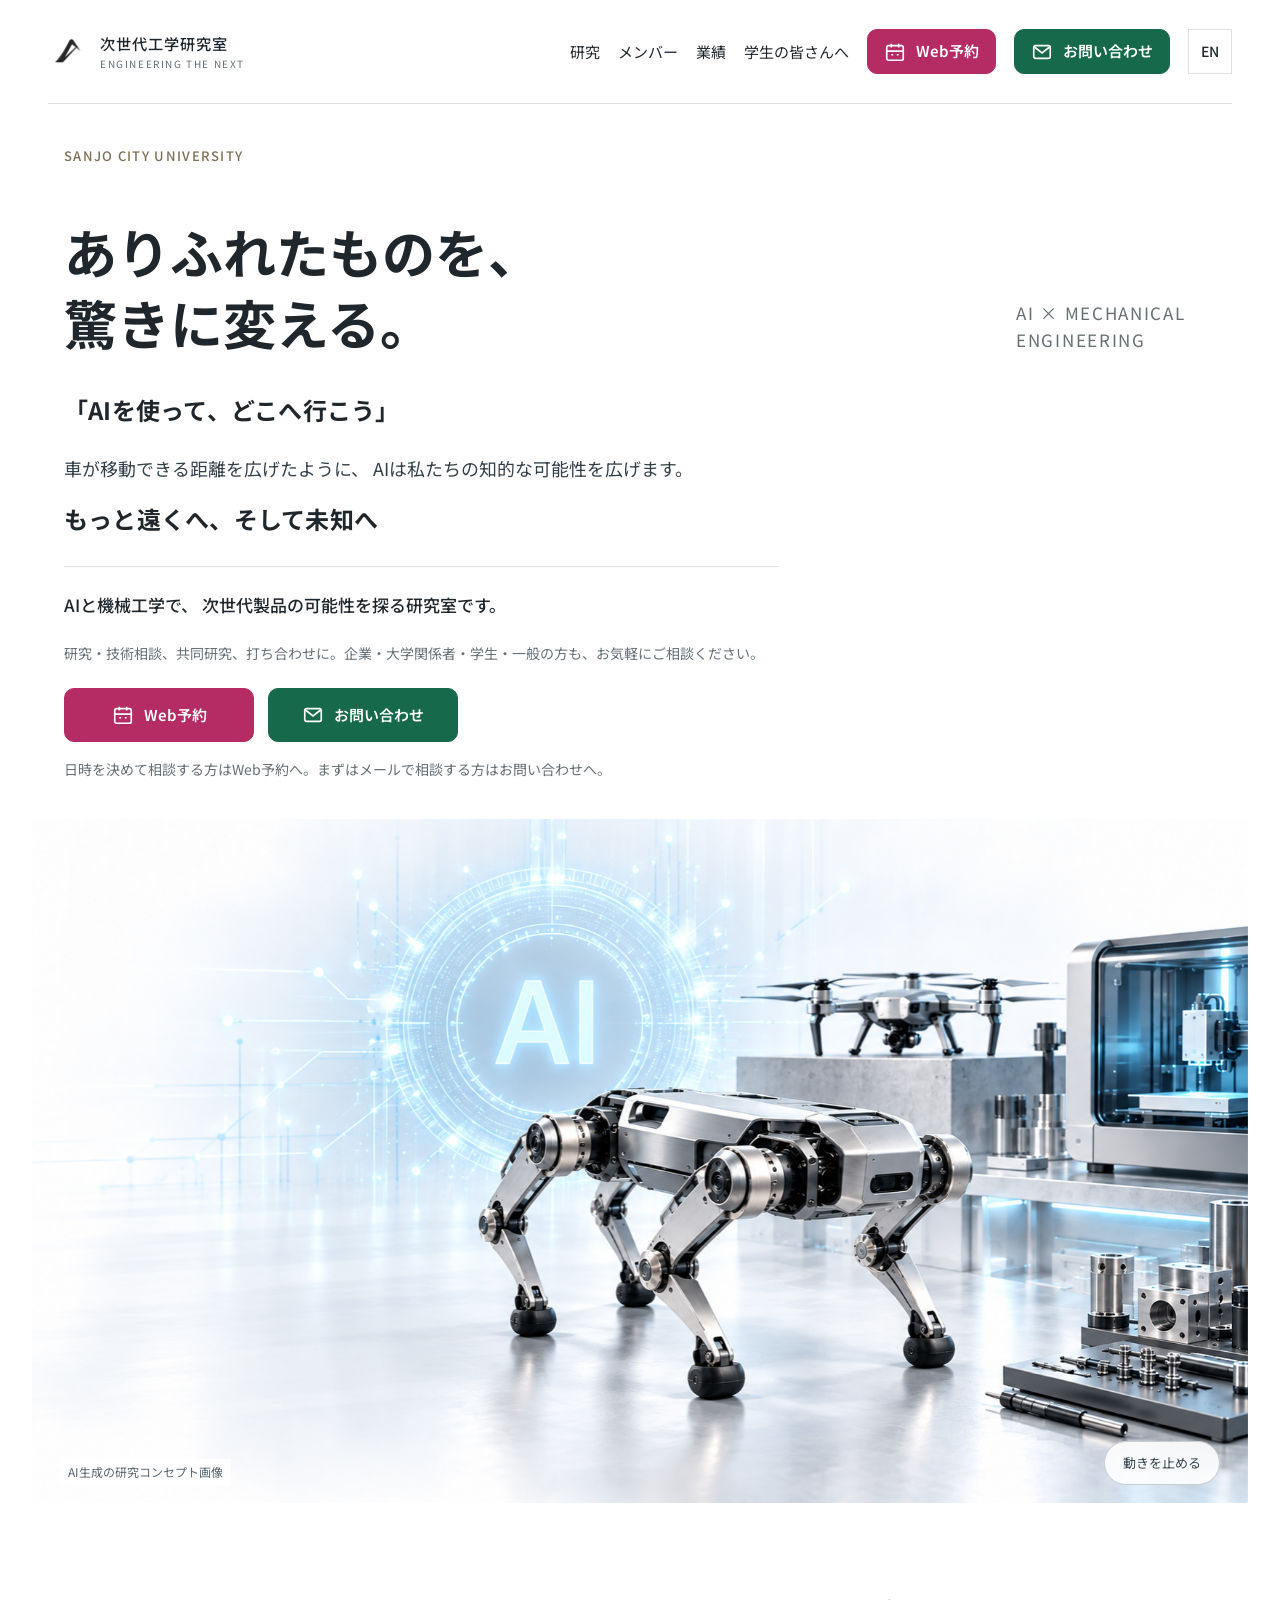
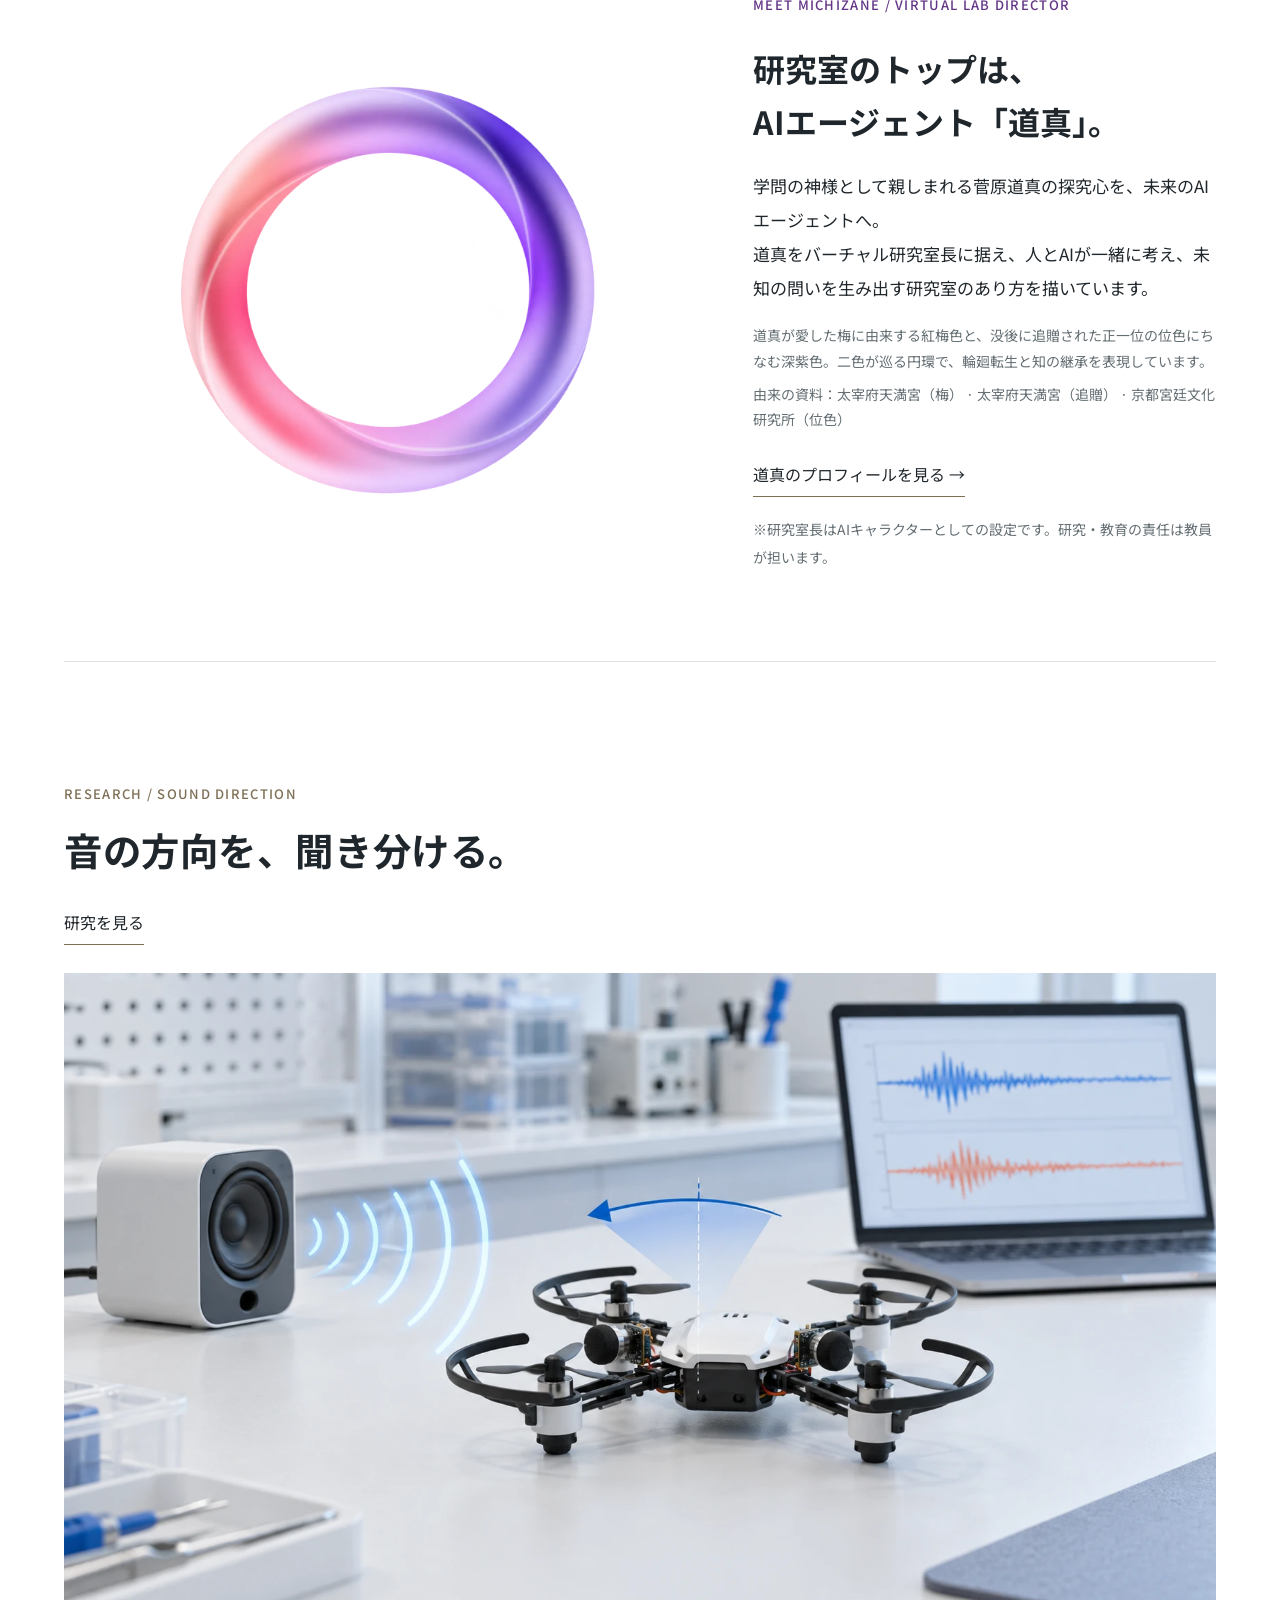
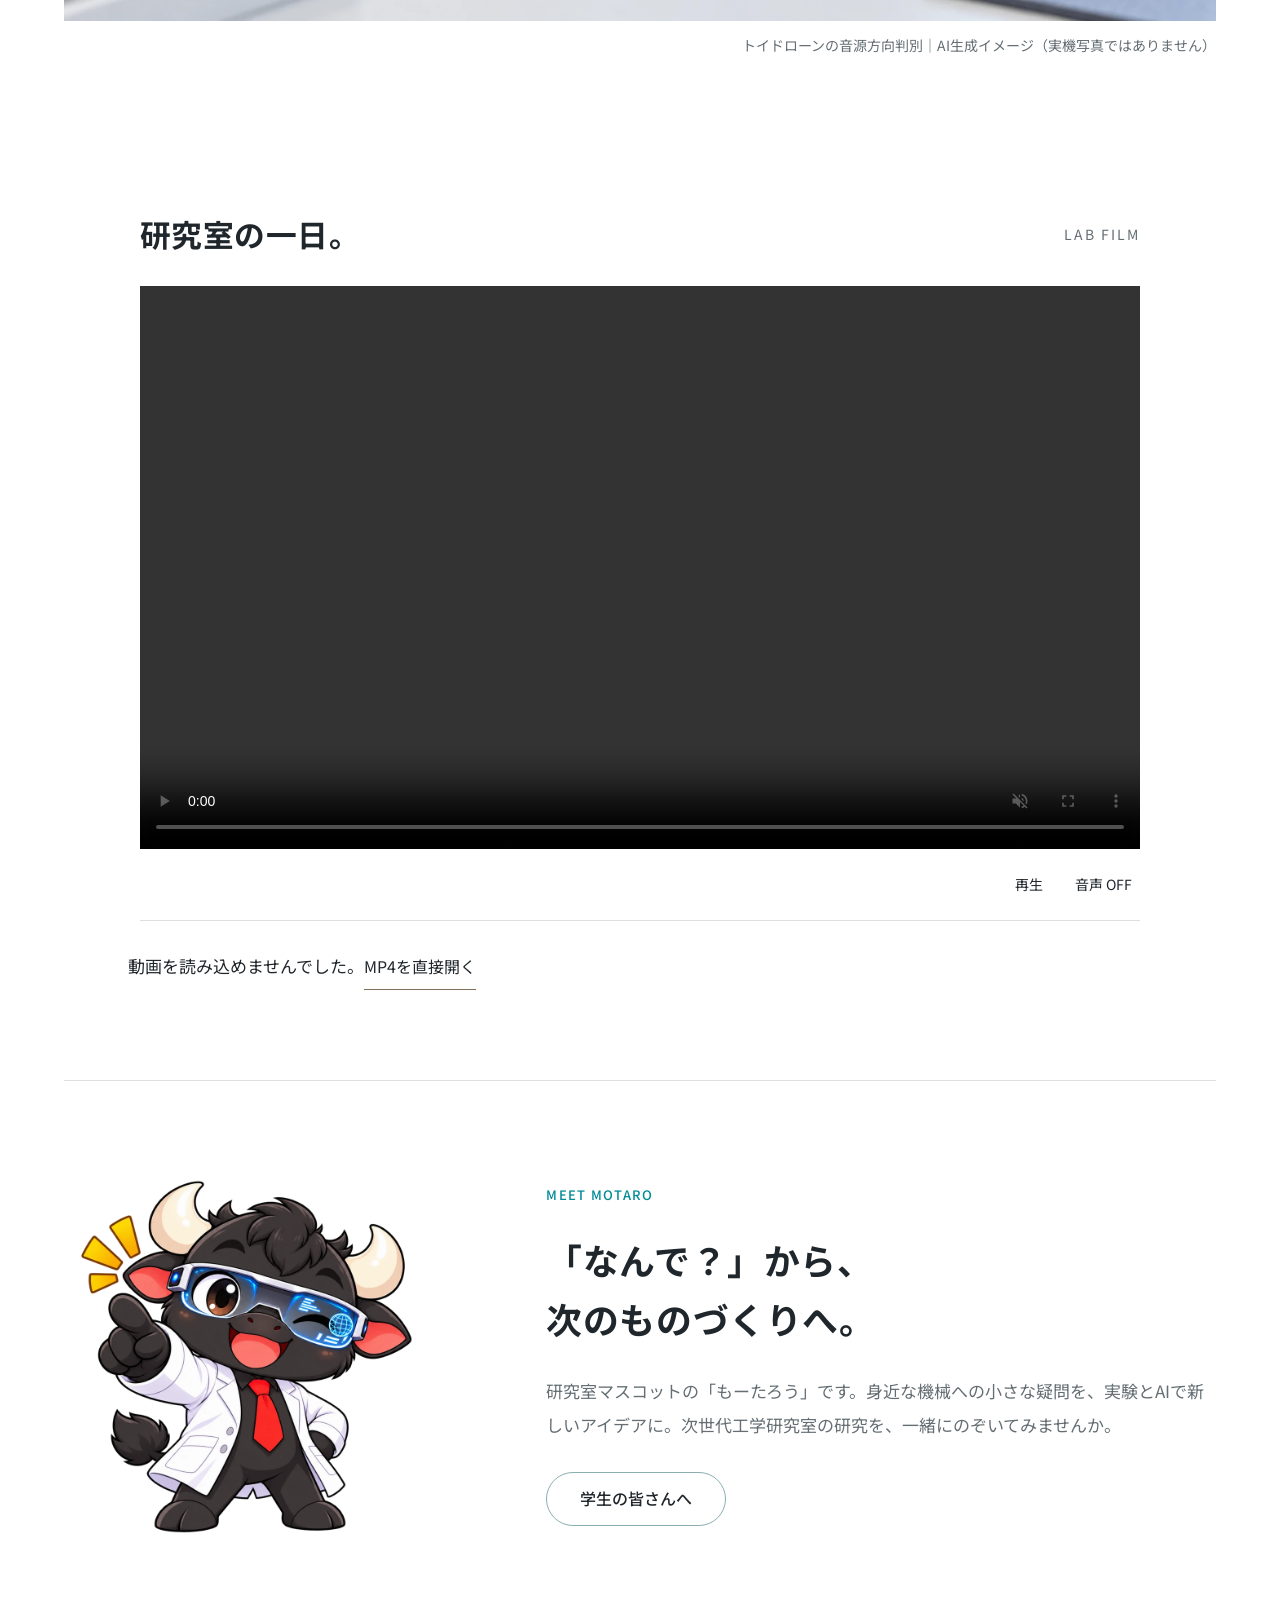
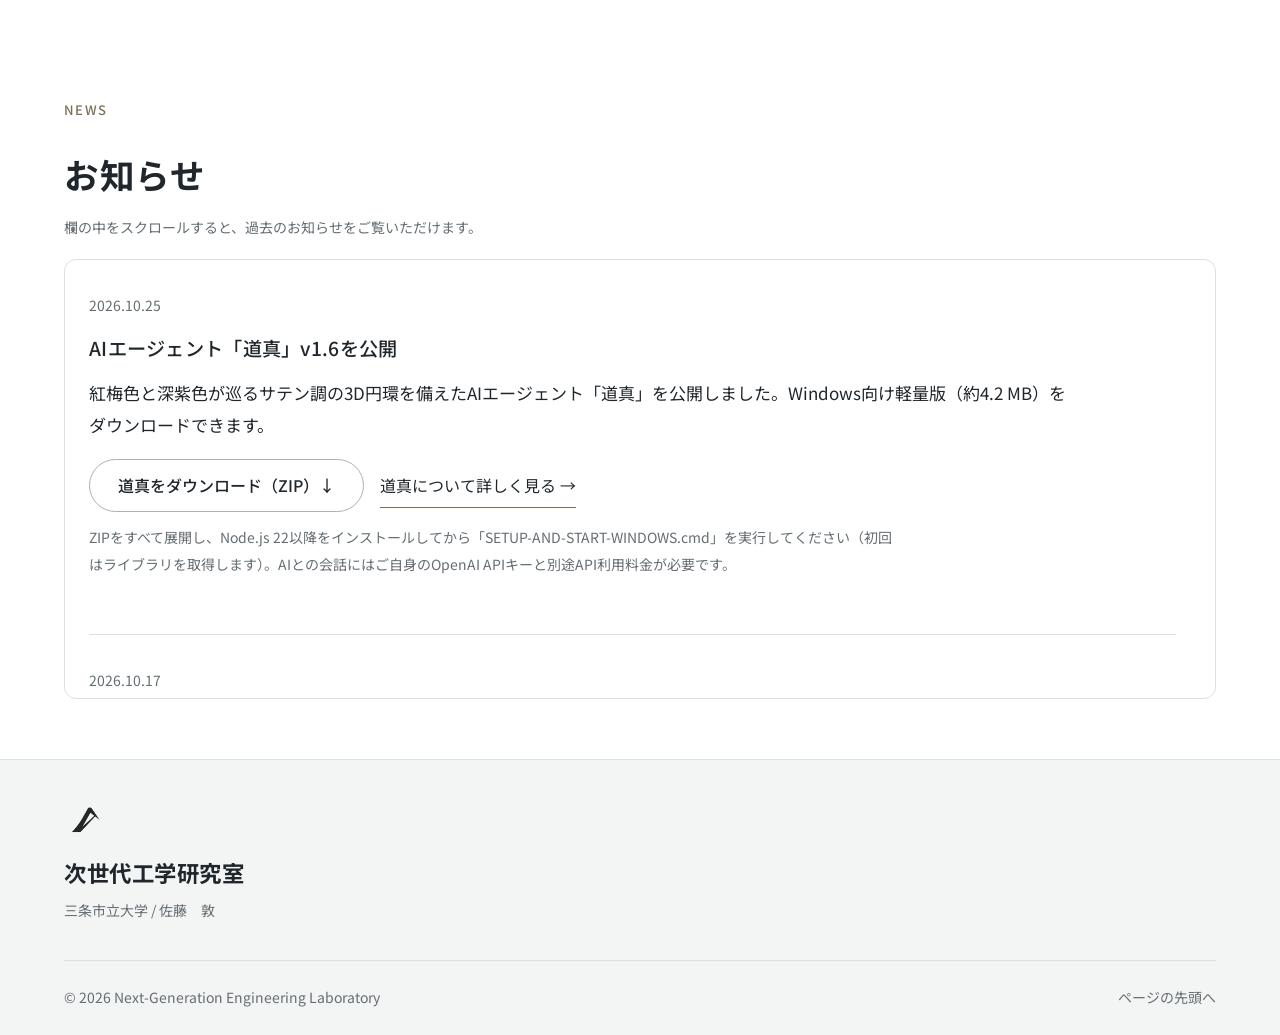
==== commit 94a2c49c: "Remove Motaro YouTube channel link and QR code from homepage" ====
--- a/index.html
+++ b/index.html
@@ -18,15 +18,7 @@
 .home-ai-director .text-link{display:inline-block;margin-top:22px}
 .hero-ai-director{color:#4c2370;font-weight:700;font-size:clamp(.92rem,1.7vw,1.15rem);margin:0 0 18px}
 @media(max-width:760px){.home-ai-director{grid-template-columns:1fr}.home-ai-director-image{min-height:175px;order:-1;padding:4px 0 0}.home-ai-director-image img{width:min(100%,320px);max-width:320px;margin-inline:auto}}
-</style><link rel="stylesheet" href="assets/readability.css?v=20261031-1"/><style id="motaro-youtube-styles">
-.motaro-youtube-links{display:flex;flex-wrap:wrap;align-items:center;gap:18px 26px;margin-top:20px}
-.home-motaro .motaro-youtube-button{margin-top:0;min-width:244px;gap:10px}
-.motaro-youtube-button::before{content:"▶";display:inline-flex;align-items:center;justify-content:center;width:26px;height:19px;background:#d71920;border-radius:5px;color:#fff;font-size:10px;line-height:1;letter-spacing:0;flex:none}
-.motaro-youtube-qr{display:inline-flex;align-items:center;gap:12px;color:var(--muted);font-size:.85rem;line-height:1.6}
-.motaro-youtube-qr svg{display:block;width:110px;height:110px;background:#fff;padding:4px;border:1px solid var(--line);border-radius:8px;flex:none}
-.motaro-youtube-qr:hover{color:var(--ink)}
-@media(max-width:700px){.motaro-youtube-links{margin-top:16px}.motaro-youtube-qr{display:none}.home-motaro .motaro-youtube-button{min-width:220px}}
-</style></head><body class="index"><a class="skip-link" href="#main"><span class="" data-en="Skip to content" data-ja="本文へ移動">本文へ移動</span></a><div aria-hidden="true" class="reading-progress"></div><header class="site-header"><a class="brand" href="index.html"><img alt="" class="brand-logo" height="46" src="assets/lab-logo.png" width="56"/><span class="brand-name"><span class="" data-en="Next-Generation Engineering" data-ja="次世代工学研究室">次世代工学研究室</span><small>ENGINEERING THE NEXT</small></span></a><div class="header-controls"><button aria-label="Switch language to English" class="lang-button" type="button">EN</button><button aria-controls="site-nav" aria-expanded="false" class="menu-button" type="button"><span class="" data-en="Menu" data-ja="メニュー">メニュー</span></button></div><nav aria-label="メインナビゲーション" id="site-nav"><a href="research.html"><span class="" data-en="Research" data-ja="研究">研究</span></a><a href="members.html"><span class="" data-en="People" data-ja="メンバー">メンバー</span></a><a href="publications.html"><span class="" data-en="Publications" data-ja="業績">業績</span></a><a href="students.html"><span class="" data-en="For students" data-ja="学生の皆さんへ">学生の皆さんへ</span></a><a class="button cta cta-booking" data-booking="" href="https://cal.com/佐藤敦-u9lood/reservation"><svg aria-hidden="true" fill="none" stroke="currentColor" stroke-width="1.8" viewBox="0 0 24 24"><rect height="16" rx="2" width="18" x="3" y="5"></rect><path d="M16 3v4M8 3v4M3 11h18M8 15h2M14 15h2"></path></svg><span data-en="Book a meeting" data-ja="Web予約">Web予約</span></a><a class="button cta cta-contact" href="contact.html"><svg aria-hidden="true" fill="none" stroke="currentColor" stroke-width="1.8" viewBox="0 0 24 24"><rect height="14" rx="2" width="18" x="3" y="5"></rect><path d="m3 6 9 7 9-7"></path></svg><span data-en="Contact us" data-ja="お問い合わせ">お問い合わせ</span></a></nav></header><main id="main"><section aria-labelledby="hero-title" class="hero photo-hero"><div class="wrap"><div class="hero-kicker"><p class="eyebrow">SANJO CITY UNIVERSITY</p></div><div class="hero-title-row"><h1 id="hero-title"><span data-en="The ordinary." data-ja="ありふれたものを、">ありふれたものを、</span><span data-en="Made extraordinary." data-ja="驚きに変える。">驚きに変える。</span></h1><div class="hero-side"><p>AI × MECHANICAL ENGINEERING</p></div></div><div class="hero-consult"><p class="hero-question" data-ja="「AIを使って、どこへ行こう」" data-en="With AI, where shall we go?">「AIを使って、どこへ行こう」</p><p class="hero-explanation" data-ja="車が移動できる距離を広げたように、&#10;AIは私たちの知的な可能性を広げます。" data-en="Just as cars have extended the distances we can travel, AI expands our intellectual possibilities.">車が移動できる距離を広げたように、
+</style><link rel="stylesheet" href="assets/readability.css?v=20261031-1"/></head><body class="index"><a class="skip-link" href="#main"><span class="" data-en="Skip to content" data-ja="本文へ移動">本文へ移動</span></a><div aria-hidden="true" class="reading-progress"></div><header class="site-header"><a class="brand" href="index.html"><img alt="" class="brand-logo" height="46" src="assets/lab-logo.png" width="56"/><span class="brand-name"><span class="" data-en="Next-Generation Engineering" data-ja="次世代工学研究室">次世代工学研究室</span><small>ENGINEERING THE NEXT</small></span></a><div class="header-controls"><button aria-label="Switch language to English" class="lang-button" type="button">EN</button><button aria-controls="site-nav" aria-expanded="false" class="menu-button" type="button"><span class="" data-en="Menu" data-ja="メニュー">メニュー</span></button></div><nav aria-label="メインナビゲーション" id="site-nav"><a href="research.html"><span class="" data-en="Research" data-ja="研究">研究</span></a><a href="members.html"><span class="" data-en="People" data-ja="メンバー">メンバー</span></a><a href="publications.html"><span class="" data-en="Publications" data-ja="業績">業績</span></a><a href="students.html"><span class="" data-en="For students" data-ja="学生の皆さんへ">学生の皆さんへ</span></a><a class="button cta cta-booking" data-booking="" href="https://cal.com/佐藤敦-u9lood/reservation"><svg aria-hidden="true" fill="none" stroke="currentColor" stroke-width="1.8" viewBox="0 0 24 24"><rect height="16" rx="2" width="18" x="3" y="5"></rect><path d="M16 3v4M8 3v4M3 11h18M8 15h2M14 15h2"></path></svg><span data-en="Book a meeting" data-ja="Web予約">Web予約</span></a><a class="button cta cta-contact" href="contact.html"><svg aria-hidden="true" fill="none" stroke="currentColor" stroke-width="1.8" viewBox="0 0 24 24"><rect height="14" rx="2" width="18" x="3" y="5"></rect><path d="m3 6 9 7 9-7"></path></svg><span data-en="Contact us" data-ja="お問い合わせ">お問い合わせ</span></a></nav></header><main id="main"><section aria-labelledby="hero-title" class="hero photo-hero"><div class="wrap"><div class="hero-kicker"><p class="eyebrow">SANJO CITY UNIVERSITY</p></div><div class="hero-title-row"><h1 id="hero-title"><span data-en="The ordinary." data-ja="ありふれたものを、">ありふれたものを、</span><span data-en="Made extraordinary." data-ja="驚きに変える。">驚きに変える。</span></h1><div class="hero-side"><p>AI × MECHANICAL ENGINEERING</p></div></div><div class="hero-consult"><p class="hero-question" data-ja="「AIを使って、どこへ行こう」" data-en="With AI, where shall we go?">「AIを使って、どこへ行こう」</p><p class="hero-explanation" data-ja="車が移動できる距離を広げたように、&#10;AIは私たちの知的な可能性を広げます。" data-en="Just as cars have extended the distances we can travel, AI expands our intellectual possibilities.">車が移動できる距離を広げたように、
 AIは私たちの知的な可能性を広げます。</p><p class="hero-future" data-ja="もっと遠くへ、そして未知へ" data-en="Further, into the unknown.">もっと遠くへ、そして未知へ</p><p class="hero-mission" data-en="We explore the possibilities of next-generation products through AI and mechanical engineering." data-ja="AIと機械工学で、&#10;次世代製品の可能性を探る研究室です。">AIと機械工学で、
 次世代製品の可能性を探る研究室です。</p><p class="consult-note" data-en="For research, technical advice, collaboration or a meeting. Companies, academics, students and the public are welcome." data-ja="研究・技術相談、共同研究、打ち合わせに。企業・大学関係者・学生・一般の方も、お気軽にご相談ください。">研究・技術相談、共同研究、打ち合わせに。企業・大学関係者・学生・一般の方も、お気軽にご相談ください。</p><div class="cta-pair"><a class="button cta cta-booking" data-booking="" href="https://cal.com/佐藤敦-u9lood/reservation"><svg aria-hidden="true" fill="none" stroke="currentColor" stroke-width="1.8" viewBox="0 0 24 24"><rect height="16" rx="2" width="18" x="3" y="5"></rect><path d="M16 3v4M8 3v4M3 11h18M8 15h2M14 15h2"></path></svg><span data-en="Book a meeting" data-ja="Web予約">Web予約</span></a><a class="button cta cta-contact" href="contact.html"><svg aria-hidden="true" fill="none" stroke="currentColor" stroke-width="1.8" viewBox="0 0 24 24"><rect height="14" rx="2" width="18" x="3" y="5"></rect><path d="m3 6 9 7 9-7"></path></svg><span data-en="Contact us" data-ja="お問い合わせ">お問い合わせ</span></a></div><p class="cta-hint" data-en="Choose a time to meet, or contact us by email first." data-ja="日時を決めて相談する方はWeb予約へ。まずはメールで相談する方はお問い合わせへ。">日時を決めて相談する方はWeb予約へ。まずはメールで相談する方はお問い合わせへ。</p></div></div><figure class="hero-visual unified-visual"><img alt="ロボット・ドローン・加工機とAIを描いた研究コンセプト画像" fetchpriority="high" height="941" src="assets/hero-unified-white.png" width="1672"/><figcaption data-en="AI-generated research concept" data-ja="AI生成の研究コンセプト画像">AI生成の研究コンセプト画像</figcaption><button aria-pressed="false" class="image-motion-toggle" data-en="Pause motion" data-ja="動きを止める" type="button">動きを止める</button></figure></section>
 <section class="home-ai-director wrap section" id="ai-director" aria-labelledby="ai-director-home-title">
@@ -46,7 +38,7 @@
 <section aria-label="研究室紹介動画" class="film-section secondary-film wrap section" id="in-motion"><div class="section-heading reveal"><h2 data-en="Inside the lab." data-ja="研究室の一日。">研究室の一日。</h2><span class="film-label">LAB FILM</span></div><div class="film-frame"><video aria-label="次世代工学研究室 紹介動画" autoplay="" controls="" id="lab-film" loop="" muted="" playsinline="" preload="metadata" src="assets/video/lab-main.mp4"><a href="assets/video/lab-main.mp4">MP4を開く</a></video></div><div class="film-caption"><span></span><div class="film-actions"><button aria-label="動画を一時停止" id="film-toggle" type="button">一時停止</button><button aria-label="音声をオン" id="film-sound" type="button">音声 OFF</button></div></div><p class="wrap" hidden="" id="film-error">動画を読み込めませんでした。<a class="text-link" href="assets/video/lab-main.mp4">MP4を直接開く</a></p></section><section aria-labelledby="motaro-title" class="home-motaro wrap section"><div class="home-motaro-portrait reveal"><img alt="白衣とAIゴーグルを身に着けた研究室マスコット、もーたろう" height="900" loading="lazy" src="assets/motaro.webp" width="900"/></div><div class="home-motaro-copy reveal"><p class="eyebrow">MEET MOTARO</p><h2 data-en="From “why?”
 to what comes next." data-ja="「なんで？」から、
 次のものづくりへ。" id="motaro-title">「なんで？」から、
-次のものづくりへ。</h2><p class="home-motaro-description" data-en="Meet Motaro, our laboratory mascot. Turn small questions about everyday machines into new ideas through experiments and AI. Come and explore the research at our Next-Generation Engineering Laboratory." data-ja="研究室マスコットの「もーたろう」です。身近な機械への小さな疑問を、実験とAIで新しいアイデアに。次世代工学研究室の研究を、一緒にのぞいてみませんか。">研究室マスコットの「もーたろう」です。身近な機械への小さな疑問を、実験とAIで新しいアイデアに。次世代工学研究室の研究を、一緒にのぞいてみませんか。</p><a class="button outline home-motaro-button" data-en="For students" data-ja="学生の皆さんへ" href="students.html">学生の皆さんへ</a><div class="motaro-youtube-links"><a class="button outline motaro-youtube-button" href="https://www.youtube.com/@%E3%82%82%E3%83%BC%E5%A4%AA%E9%83%8E-v7f" target="_blank" rel="noopener noreferrer" data-ja="もーたろうのYouTubeを見る" data-en="Watch Motaro on YouTube">もーたろうのYouTubeを見る</a><a class="motaro-youtube-qr" href="https://www.youtube.com/@%E3%82%82%E3%83%BC%E5%A4%AA%E9%83%8E-v7f" target="_blank" rel="noopener noreferrer" aria-label="もーたろうのYouTubeチャンネルを開く"><svg xmlns="http://www.w3.org/2000/svg" viewBox="0 0 41 41" width="110" height="110" role="img" aria-label="もーたろうのYouTubeチャンネルのQRコード" focusable="false"><rect width="41" height="41" fill="#fff"/><path fill="#20272c" d="M4 4h7v1h-7zM16 4h3v1h-3zM20 4h3v1h-3zM25 4h2v1h-2zM30 4h7v1h-7zM4 5h1v1h-1zM10 5h1v1h-1zM12 5h1v1h-1zM14 5h1v1h-1zM19 5h2v1h-2zM22 5h1v1h-1zM24 5h2v1h-2zM30 5h1v1h-1zM36 5h1v1h-1zM4 6h1v1h-1zM6 6h3v1h-3zM10 6h1v1h-1zM12 6h2v1h-2zM16 6h1v1h-1zM18 6h3v1h-3zM22 6h2v1h-2zM26 6h1v1h-1zM28 6h1v1h-1zM30 6h1v1h-1zM32 6h3v1h-3zM36 6h1v1h-1zM4 7h1v1h-1zM6 7h3v1h-3zM10 7h1v1h-1zM12 7h2v1h-2zM15 7h1v1h-1zM18 7h1v1h-1zM20 7h1v1h-1zM22 7h1v1h-1zM24 7h1v1h-1zM27 7h2v1h-2zM30 7h1v1h-1zM32 7h3v1h-3zM36 7h1v1h-1zM4 8h1v1h-1zM6 8h3v1h-3zM10 8h1v1h-1zM15 8h1v1h-1zM18 8h4v1h-4zM23 8h1v1h-1zM26 8h1v1h-1zM28 8h1v1h-1zM30 8h1v1h-1zM32 8h3v1h-3zM36 8h1v1h-1zM4 9h1v1h-1zM10 9h1v1h-1zM13 9h4v1h-4zM18 9h2v1h-2zM21 9h1v1h-1zM23 9h1v1h-1zM25 9h3v1h-3zM30 9h1v1h-1zM36 9h1v1h-1zM4 10h7v1h-7zM12 10h1v1h-1zM14 10h1v1h-1zM16 10h1v1h-1zM18 10h1v1h-1zM20 10h1v1h-1zM22 10h1v1h-1zM24 10h1v1h-1zM26 10h1v1h-1zM28 10h1v1h-1zM30 10h7v1h-7zM12 11h2v1h-2zM17 11h4v1h-4zM24 11h1v1h-1zM26 11h3v1h-3zM4 12h1v1h-1zM10 12h1v1h-1zM12 12h1v1h-1zM14 12h4v1h-4zM20 12h2v1h-2zM26 12h2v1h-2zM29 12h2v1h-2zM33 12h3v1h-3zM4 13h1v1h-1zM6 13h3v1h-3zM11 13h3v1h-3zM15 13h1v1h-1zM17 13h2v1h-2zM20 13h4v1h-4zM27 13h1v1h-1zM32 13h3v1h-3zM36 13h1v1h-1zM4 14h1v1h-1zM10 14h2v1h-2zM14 14h1v1h-1zM17 14h3v1h-3zM21 14h2v1h-2zM25 14h1v1h-1zM28 14h1v1h-1zM30 14h1v1h-1zM32 14h1v1h-1zM34 14h1v1h-1zM5 15h1v1h-1zM8 15h1v1h-1zM12 15h1v1h-1zM14 15h1v1h-1zM16 15h2v1h-2zM20 15h2v1h-2zM23 15h3v1h-3zM27 15h1v1h-1zM29 15h6v1h-6zM5 16h6v1h-6zM13 16h1v1h-1zM16 16h2v1h-2zM22 16h1v1h-1zM25 16h2v1h-2zM28 16h1v1h-1zM35 16h1v1h-1zM5 17h2v1h-2zM8 17h1v1h-1zM11 17h1v1h-1zM13 17h3v1h-3zM17 17h1v1h-1zM21 17h1v1h-1zM24 17h1v1h-1zM26 17h2v1h-2zM29 17h1v1h-1zM31 17h6v1h-6zM5 18h1v1h-1zM7 18h2v1h-2zM10 18h3v1h-3zM14 18h3v1h-3zM19 18h2v1h-2zM23 18h1v1h-1zM25 18h2v1h-2zM29 18h2v1h-2zM34 18h2v1h-2zM6 19h1v1h-1zM8 19h1v1h-1zM14 19h1v1h-1zM16 19h1v1h-1zM20 19h1v1h-1zM23 19h1v1h-1zM27 19h3v1h-3zM33 19h1v1h-1zM36 19h1v1h-1zM4 20h4v1h-4zM10 20h2v1h-2zM13 20h3v1h-3zM19 20h5v1h-5zM26 20h1v1h-1zM28 20h2v1h-2zM31 20h3v1h-3zM36 20h1v1h-1zM4 21h3v1h-3zM8 21h2v1h-2zM13 21h1v1h-1zM16 21h1v1h-1zM18 21h2v1h-2zM22 21h2v1h-2zM25 21h6v1h-6zM33 21h2v1h-2zM4 22h2v1h-2zM7 22h1v1h-1zM9 22h6v1h-6zM17 22h1v1h-1zM20 22h4v1h-4zM27 22h1v1h-1zM30 22h2v1h-2zM33 22h4v1h-4zM4 23h1v1h-1zM7 23h3v1h-3zM11 23h1v1h-1zM13 23h1v1h-1zM17 23h5v1h-5zM24 23h4v1h-4zM29 23h2v1h-2zM32 23h5v1h-5zM5 24h2v1h-2zM8 24h1v1h-1zM10 24h2v1h-2zM13 24h1v1h-1zM15 24h3v1h-3zM21 24h2v1h-2zM26 24h1v1h-1zM28 24h1v1h-1zM30 24h4v1h-4zM36 24h1v1h-1zM4 25h5v1h-5zM11 25h8v1h-8zM21 25h1v1h-1zM23 25h2v1h-2zM27 25h1v1h-1zM30 25h3v1h-3zM34 25h1v1h-1zM4 26h1v1h-1zM7 26h2v1h-2zM10 26h1v1h-1zM12 26h4v1h-4zM18 26h1v1h-1zM21 26h1v1h-1zM24 26h6v1h-6zM33 26h1v1h-1zM35 26h1v1h-1zM4 27h1v1h-1zM6 27h4v1h-4zM13 27h1v1h-1zM16 27h5v1h-5zM24 27h1v1h-1zM29 27h3v1h-3zM35 27h1v1h-1zM4 28h2v1h-2zM7 28h5v1h-5zM15 28h1v1h-1zM18 28h1v1h-1zM20 28h2v1h-2zM24 28h1v1h-1zM28 28h6v1h-6zM35 28h1v1h-1zM12 29h2v1h-2zM16 29h1v1h-1zM19 29h1v1h-1zM21 29h4v1h-4zM26 29h3v1h-3zM32 29h1v1h-1zM34 29h2v1h-2zM4 30h7v1h-7zM14 30h3v1h-3zM19 30h4v1h-4zM25 30h4v1h-4zM30 30h1v1h-1zM32 30h1v1h-1zM34 30h2v1h-2zM4 31h1v1h-1zM10 31h1v1h-1zM13 31h6v1h-6zM20 31h1v1h-1zM23 31h3v1h-3zM27 31h2v1h-2zM32 31h4v1h-4zM4 32h1v1h-1zM6 32h3v1h-3zM10 32h1v1h-1zM13 32h3v1h-3zM18 32h2v1h-2zM21 32h2v1h-2zM28 32h6v1h-6zM36 32h1v1h-1zM4 33h1v1h-1zM6 33h3v1h-3zM10 33h1v1h-1zM13 33h1v1h-1zM15 33h1v1h-1zM17 33h2v1h-2zM23 33h1v1h-1zM26 33h2v1h-2zM29 33h1v1h-1zM31 33h3v1h-3zM35 33h1v1h-1zM4 34h1v1h-1zM6 34h3v1h-3zM10 34h1v1h-1zM14 34h1v1h-1zM16 34h1v1h-1zM18 34h5v1h-5zM24 34h2v1h-2zM28 34h1v1h-1zM31 34h2v1h-2zM34 34h3v1h-3zM4 35h1v1h-1zM10 35h1v1h-1zM14 35h2v1h-2zM18 35h1v1h-1zM22 35h1v1h-1zM26 35h4v1h-4zM31 35h2v1h-2zM4 36h7v1h-7zM12 36h2v1h-2zM18 36h2v1h-2zM21 36h2v1h-2zM26 36h1v1h-1zM28 36h1v1h-1zM31 36h1v1h-1zM34 36h2v1h-2z"/></svg><span data-ja="スマートフォンから見る" data-en="Scan with your phone">スマートフォンから見る</span></a></div></div></section><section class="wrap section" id="news" aria-labelledby="news-title"><p class="eyebrow">NEWS</p><h2 id="news-title" data-ja="お知らせ" data-en="News">お知らせ</h2><p id="news-scroll-hint" class="news-scroll-hint" data-ja="欄の中をスクロールすると、過去のお知らせをご覧いただけます。" data-en="Scroll within this area to read earlier announcements.">欄の中をスクロールすると、過去のお知らせをご覧いただけます。</p><div class="news-scroll" role="region" aria-labelledby="news-title" aria-describedby="news-scroll-hint" tabindex="0"><article id="michizane-agent-download-news" aria-labelledby="michizane-agent-download-title" style="border-top:1px solid var(--line);padding:28px 0;margin-top:0">
+次のものづくりへ。</h2><p class="home-motaro-description" data-en="Meet Motaro, our laboratory mascot. Turn small questions about everyday machines into new ideas through experiments and AI. Come and explore the research at our Next-Generation Engineering Laboratory." data-ja="研究室マスコットの「もーたろう」です。身近な機械への小さな疑問を、実験とAIで新しいアイデアに。次世代工学研究室の研究を、一緒にのぞいてみませんか。">研究室マスコットの「もーたろう」です。身近な機械への小さな疑問を、実験とAIで新しいアイデアに。次世代工学研究室の研究を、一緒にのぞいてみませんか。</p><a class="button outline home-motaro-button" data-en="For students" data-ja="学生の皆さんへ" href="students.html">学生の皆さんへ</a></div></section><section class="wrap section" id="news" aria-labelledby="news-title"><p class="eyebrow">NEWS</p><h2 id="news-title" data-ja="お知らせ" data-en="News">お知らせ</h2><p id="news-scroll-hint" class="news-scroll-hint" data-ja="欄の中をスクロールすると、過去のお知らせをご覧いただけます。" data-en="Scroll within this area to read earlier announcements.">欄の中をスクロールすると、過去のお知らせをご覧いただけます。</p><div class="news-scroll" role="region" aria-labelledby="news-title" aria-describedby="news-scroll-hint" tabindex="0"><article id="michizane-agent-download-news" aria-labelledby="michizane-agent-download-title" style="border-top:1px solid var(--line);padding:28px 0;margin-top:0">
 <time datetime="2026-10-25" style="font-size:.8rem;color:var(--muted)">2026.10.25</time>
 <h3 id="michizane-agent-download-title" data-ja="AIエージェント「道真」v1.6を公開" data-en="MICHIZANE AI Agent v1.6 now available" style="margin-top:12px">AIエージェント「道真」v1.6を公開</h3>
 <p data-readable-paragraph="" data-ja="紅梅色と深紫色が巡るサテン調の3D円環を備えたAIエージェント「道真」を公開しました。Windows向け軽量版（約4.2 MB）をダウンロードできます。" data-en="Meet MICHIZANE, our AI agent featuring a satin-finish 3D ring with rotating plum pink and deep purple hues. Download the lightweight Windows package (about 4.2 MB)." style="margin-top:12px;line-height:1.9">紅梅色と深紫色が巡るサテン調の3D円環を備えたAIエージェント「道真」を公開しました。Windows向け軽量版（約4.2 MB）をダウンロードできます。</p>
